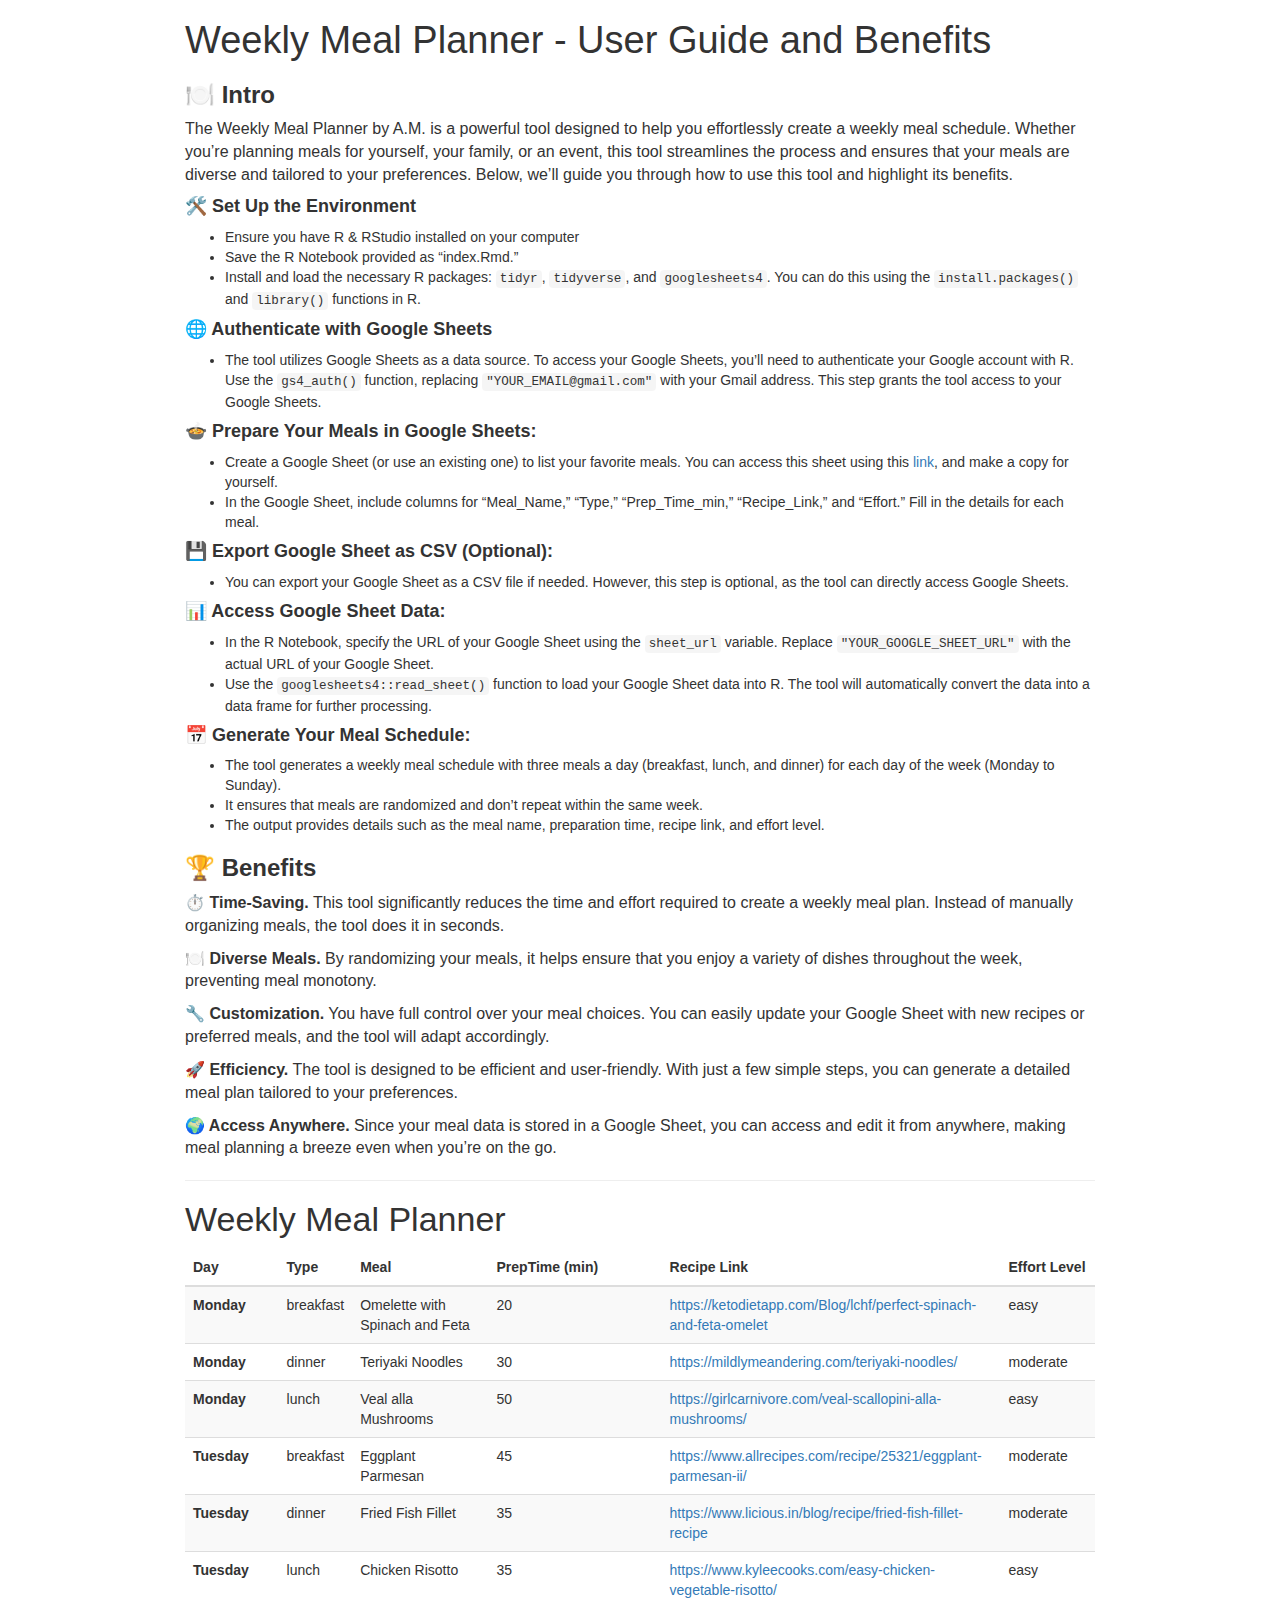
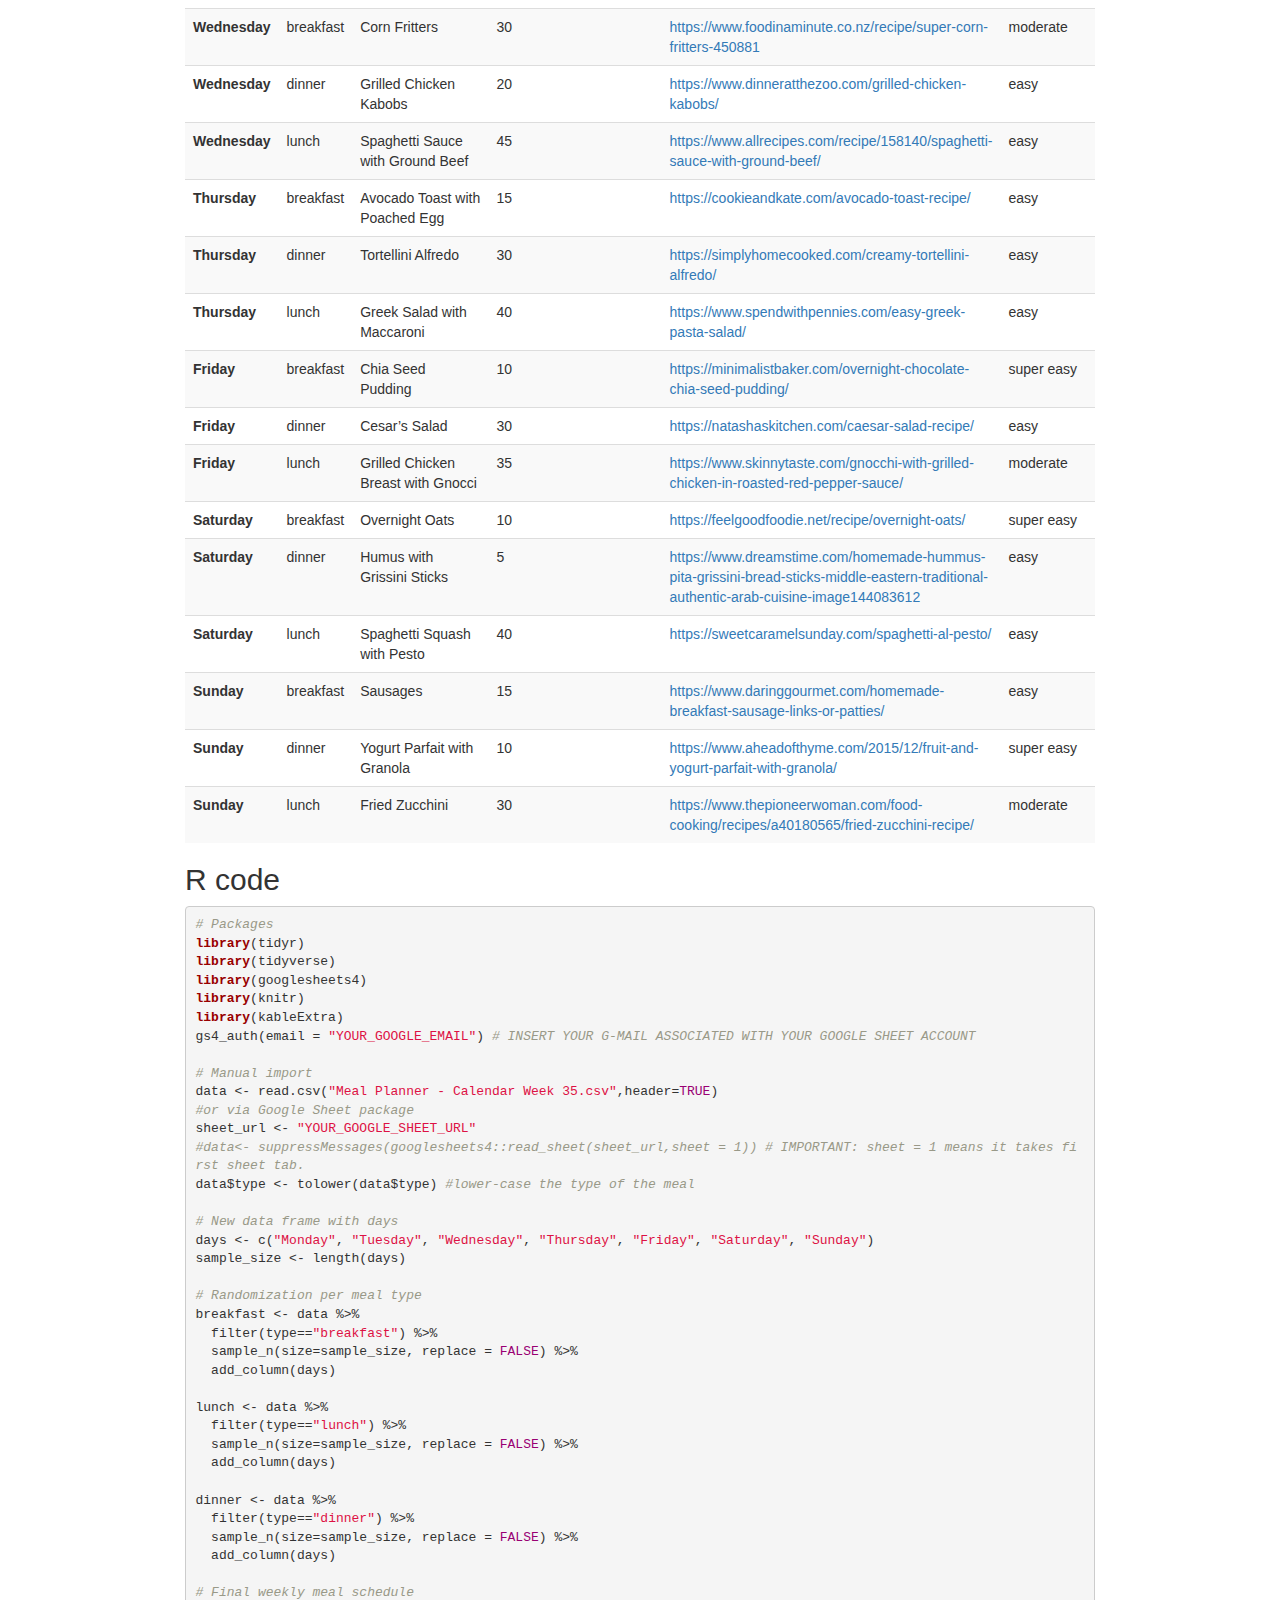
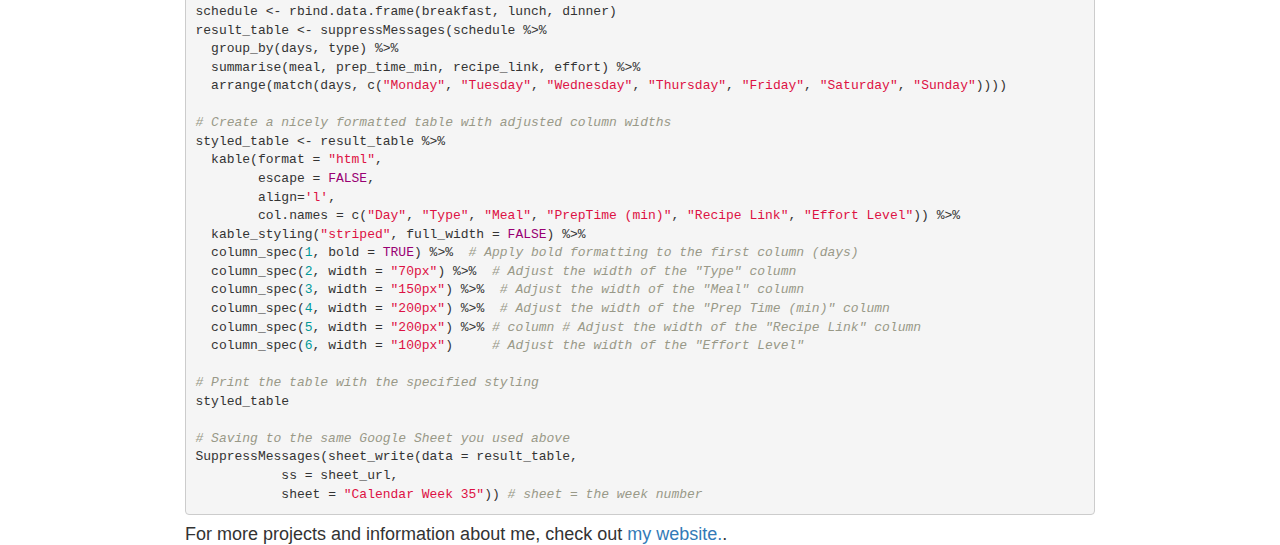
==== index.html @ d7eda2fd "Initial commit" ====
<!DOCTYPE html>

<html>

<head>

<meta charset="utf-8" />
<meta name="generator" content="pandoc" />
<meta http-equiv="X-UA-Compatible" content="IE=EDGE" />




<title>Weekly Meal Planner - User Guide and Benefits</title>

<script src="[data-uri]"></script>
<script src="[data-uri]"></script>
<meta name="viewport" content="width=device-width, initial-scale=1" />
<link href="data:text/css,html%7Bfont%2Dfamily%3Asans%2Dserif%3B%2Dwebkit%2Dtext%2Dsize%2Dadjust%3A100%25%3B%2Dms%2Dtext%2Dsize%2Dadjust%3A100%25%7Dbody%7Bmargin%3A0%7Darticle%2Caside%2Cdetails%2Cfigcaption%2Cfigure%2Cfooter%2Cheader%2Chgroup%2Cmain%2Cmenu%2Cnav%2Csection%2Csummary%7Bdisplay%3Ablock%7Daudio%2Ccanvas%2Cprogress%2Cvideo%7Bdisplay%3Ainline%2Dblock%3Bvertical%2Dalign%3Abaseline%7Daudio%3Anot%28%5Bcontrols%5D%29%7Bdisplay%3Anone%3Bheight%3A0%7D%5Bhidden%5D%2Ctemplate%7Bdisplay%3Anone%7Da%7Bbackground%2Dcolor%3Atransparent%7Da%3Aactive%2Ca%3Ahover%7Boutline%3A0%7Dabbr%5Btitle%5D%7Bborder%2Dbottom%3A1px%20dotted%7Db%2Cstrong%7Bfont%2Dweight%3A700%7Ddfn%7Bfont%2Dstyle%3Aitalic%7Dh1%7Bmargin%3A%2E67em%200%3Bfont%2Dsize%3A2em%7Dmark%7Bcolor%3A%23000%3Bbackground%3A%23ff0%7Dsmall%7Bfont%2Dsize%3A80%25%7Dsub%2Csup%7Bposition%3Arelative%3Bfont%2Dsize%3A75%25%3Bline%2Dheight%3A0%3Bvertical%2Dalign%3Abaseline%7Dsup%7Btop%3A%2D%2E5em%7Dsub%7Bbottom%3A%2D%2E25em%7Dimg%7Bborder%3A0%7Dsvg%3Anot%28%3Aroot%29%7Boverflow%3Ahidden%7Dfigure%7Bmargin%3A1em%2040px%7Dhr%7Bheight%3A0%3B%2Dwebkit%2Dbox%2Dsizing%3Acontent%2Dbox%3B%2Dmoz%2Dbox%2Dsizing%3Acontent%2Dbox%3Bbox%2Dsizing%3Acontent%2Dbox%7Dpre%7Boverflow%3Aauto%7Dcode%2Ckbd%2Cpre%2Csamp%7Bfont%2Dfamily%3Amonospace%2Cmonospace%3Bfont%2Dsize%3A1em%7Dbutton%2Cinput%2Coptgroup%2Cselect%2Ctextarea%7Bmargin%3A0%3Bfont%3Ainherit%3Bcolor%3Ainherit%7Dbutton%7Boverflow%3Avisible%7Dbutton%2Cselect%7Btext%2Dtransform%3Anone%7Dbutton%2Chtml%20input%5Btype%3Dbutton%5D%2Cinput%5Btype%3Dreset%5D%2Cinput%5Btype%3Dsubmit%5D%7B%2Dwebkit%2Dappearance%3Abutton%3Bcursor%3Apointer%7Dbutton%5Bdisabled%5D%2Chtml%20input%5Bdisabled%5D%7Bcursor%3Adefault%7Dbutton%3A%3A%2Dmoz%2Dfocus%2Dinner%2Cinput%3A%3A%2Dmoz%2Dfocus%2Dinner%7Bpadding%3A0%3Bborder%3A0%7Dinput%7Bline%2Dheight%3Anormal%7Dinput%5Btype%3Dcheckbox%5D%2Cinput%5Btype%3Dradio%5D%7B%2Dwebkit%2Dbox%2Dsizing%3Aborder%2Dbox%3B%2Dmoz%2Dbox%2Dsizing%3Aborder%2Dbox%3Bbox%2Dsizing%3Aborder%2Dbox%3Bpadding%3A0%7Dinput%5Btype%3Dnumber%5D%3A%3A%2Dwebkit%2Dinner%2Dspin%2Dbutton%2Cinput%5Btype%3Dnumber%5D%3A%3A%2Dwebkit%2Douter%2Dspin%2Dbutton%7Bheight%3Aauto%7Dinput%5Btype%3Dsearch%5D%7B%2Dwebkit%2Dbox%2Dsizing%3Acontent%2Dbox%3B%2Dmoz%2Dbox%2Dsizing%3Acontent%2Dbox%3Bbox%2Dsizing%3Acontent%2Dbox%3B%2Dwebkit%2Dappearance%3Atextfield%7Dinput%5Btype%3Dsearch%5D%3A%3A%2Dwebkit%2Dsearch%2Dcancel%2Dbutton%2Cinput%5Btype%3Dsearch%5D%3A%3A%2Dwebkit%2Dsearch%2Ddecoration%7B%2Dwebkit%2Dappearance%3Anone%7Dfieldset%7Bpadding%3A%2E35em%20%2E625em%20%2E75em%3Bmargin%3A0%202px%3Bborder%3A1px%20solid%20silver%7Dlegend%7Bpadding%3A0%3Bborder%3A0%7Dtextarea%7Boverflow%3Aauto%7Doptgroup%7Bfont%2Dweight%3A700%7Dtable%7Bborder%2Dspacing%3A0%3Bborder%2Dcollapse%3Acollapse%7Dtd%2Cth%7Bpadding%3A0%7D%40media%20print%7B%2A%2C%3Aafter%2C%3Abefore%7Bcolor%3A%23000%21important%3Btext%2Dshadow%3Anone%21important%3Bbackground%3A0%200%21important%3B%2Dwebkit%2Dbox%2Dshadow%3Anone%21important%3Bbox%2Dshadow%3Anone%21important%7Da%2Ca%3Avisited%7Btext%2Ddecoration%3Aunderline%7Da%5Bhref%5D%3Aafter%7Bcontent%3A%22%20%28%22%20attr%28href%29%20%22%29%22%7Dabbr%5Btitle%5D%3Aafter%7Bcontent%3A%22%20%28%22%20attr%28title%29%20%22%29%22%7Da%5Bhref%5E%3D%22javascript%3A%22%5D%3Aafter%2Ca%5Bhref%5E%3D%22%23%22%5D%3Aafter%7Bcontent%3A%22%22%7Dblockquote%2Cpre%7Bborder%3A1px%20solid%20%23999%3Bpage%2Dbreak%2Dinside%3Aavoid%7Dthead%7Bdisplay%3Atable%2Dheader%2Dgroup%7Dimg%2Ctr%7Bpage%2Dbreak%2Dinside%3Aavoid%7Dimg%7Bmax%2Dwidth%3A100%25%21important%7Dh2%2Ch3%2Cp%7Borphans%3A3%3Bwidows%3A3%7Dh2%2Ch3%7Bpage%2Dbreak%2Dafter%3Aavoid%7D%2Enavbar%7Bdisplay%3Anone%7D%2Ebtn%3E%2Ecaret%2C%2Edropup%3E%2Ebtn%3E%2Ecaret%7Bborder%2Dtop%2Dcolor%3A%23000%21important%7D%2Elabel%7Bborder%3A1px%20solid%20%23000%7D%2Etable%7Bborder%2Dcollapse%3Acollapse%21important%7D%2Etable%20td%2C%2Etable%20th%7Bbackground%2Dcolor%3A%23fff%21important%7D%2Etable%2Dbordered%20td%2C%2Etable%2Dbordered%20th%7Bborder%3A1px%20solid%20%23ddd%21important%7D%7D%40font%2Dface%7Bfont%2Dfamily%3A%27Glyphicons%20Halflings%27%3Bsrc%3Aurl%28data%3Aapplication%2Fvnd%2Ems%2Dfontobject%3Bbase64%2Cn04AAEFNAAACAAIABAAAAAAABQAAAAAAAAABAJABAAAEAExQAAAAAAAAAAIAAAAAAAAAAAEAAAAAAAAAJxJ%[base64]%2FSEdmjKHUbyow8ATBE40IvWA3vTu8LiABDQ%2BpexwUMcm1SMnNryctQSiI1K5ZnbOlXKmnVV5YvRe6RnNMFNCOs1KNVpn6yZhCJkRtVRNzEufeIq7HgSrcx4S8h%2Fv4vnrrKc6oCNxmSk2uKlZQHBii6iKFoH0746ThvkO1kJHlxjrkxs%2BLWORaDQBEtiYJIR5IB9Bi1UyL4Rmr0BNigNkMzlKQmnofBHviqVzUxwdMb3NdCn69hy%2BpRYVKGVS%2F1tnsqv4LL7wCCPZZAZPT4aCShHjHJVNuXbmMrY5LeQaGnvAkXlVrJgKRAUdFjrWEah9XebPeQMj7KS7DIBAFt8ycgC5PLGUOHSE3ErGZCiViNLL5ZARfywnCoZaKQCu6NuFX42AEeKtKUGnr%2FCm2Cy8tpFhBPMW5Fxi4Qm4TkDWh4IWFDClhU2hRWosUWqcKLlgyXB%2BlSHaWaHiWlBAR8SeSgSPCQxdVQgzUixWKSTrIQEbU94viDctkvX%2BVSjJuUmV8L4CXShI11esnp0pjWNZIyxKHS4wVQ2ime1P4RnhvGw0aDN1OLAXGERsB7buFpFGGBAre4QEQR0HOIO5oYH305G%2BKspT%2FFupEGGafCCwxSe6ZUa%2B073rXHnNdVXE6eWvibUS27XtRzkH838mYLMBmYysZTM0EM3A1fbpCBYFccN1B%2FEnCYu%2FTgCGmr7bMh8GfYL%2BBfcLvB0gRagC09w9elfldaIy%2FhNCBLRgBgtCC7jAF63wLSMAfbfAlEggYU0bUA7ACCJmTDpEmJtI78w4%2FBO7dN7JR7J7ZvbYaUbaILSQsRBiF3HGk5fEg6p9unwLvn98r%2BvnsV%2B372uf1xBLq4qU%2F45fTuqaAP%2BpssmCCCTF0mhEow8ZXZOS8D7Q85JsxZ%2BAzok7B7O%2Ff6J8AzYBySZQB%2FQHYUSA%2BEeQhEWiS6AIQzgcsDiER4MjgMBAWDV4AgQ3g1eBgIdweCQmCjJEMkJ%2BPKRWyFHHmg1Wi%2F6xzUgA0LREoKJChwnQa9B%2B5RQZRB3IlBlkAnxyQNaANwHMowzlYSMCBgnbpzvqpl0iTJNCQidDI9ZrSYNIRBhHtUa5YHMHxyGEik9hDE0AKj72AbTCaxtHPUaKZdAZSnQTyjGqGLsmBStCejApUhg4uBMU6mATujEl%2BKdDPbI6Ag4vLr%2BhjY6lbjBeoLKnZl0UZgRX8gTySOeynZVz1wOq7e1hFGYIq%2BMhrGxDLak0PrwYzSXtcuyhXEhwOYofiW%2BEcI%2Fjw8P6IY6ed%2BetAbuqKp5QIapT77LnAe505lMuqL79a0ut4rWexzFttsOsLDy7zvtQzcq3U1qabe7tB0wHWVXji%2BzDbo8x8HyIRUbXnwUcklFv51fvTymiV%2BMXLSmGH9d9%2BaXpD5X6lao41anWGig7IwIdnoBY2ht%2FpO9mClLo4NdXHAsefqWUKlXJkbqPOFhMoR4aiA1BXqhRNbB2Xwi%2B7u%2FjpAoOpKJ0UX24EsrzMfHXViakCNcKjBxuQX8BO0ZqjJ3xXzf%2B61t2VXOSgJ8xu65QKgtN6FibPmPYsXbJRHHqbgATcSZxBqGiDiU4NNNsYBsKD0MIP%2FOfKnlk%2FLkaid%[base64]%2FgFtuW0wR4cgd%2BZKesSV7QkNE2kw6AV4hoIuC02LGmTomyf8PiO6CZzOTLTPQ%2BHW06H%2Btx%2BbQ8LmDYg1pTFrp2oJXgkZTyeRJZM0C8aE2LpFrNVDuhARsN543%2FFV6klQ6Tv1OoZGXLv0igKrl%2FCmJxRmX7JJbJ998VSIPQRyDBICzl4JJlYHbdql30NvYcOuZ7a10uWRrgoieOdgIm4rlq6vNOQBuqESLbXG5lzdJGHw2m0sDYmODXbYGTfSTGRKpssTO95fothJCjUGQgEL4yKoGAF%2F0SrpUDNn8CBgBcSDQByAeNkCXp4S4Ro2Xh4OeaGRgR66PVOsU8bc6TR5%[base64]%2F1SgRCJ1dk4UdBT7OoyuNgLs0oCd8RnrEIb6QdMxT2QjD4zMrJkfgx5aDMcA4orsTtKCqWb%2FVeyceqa5OGSmB28YwH4rFbkQaLoUN8OQQYnD3w2eXpI4ScQfbCUZiJ4yMOIKLyyTc7BQ4uXUw6Ee6%2FxM%2B4Y67ngNBknxIPwuppgIhFcwJyr6EIj%2BLzNj%2FmfR2vhhRlx0BILZoAYruF0caWQ7YxO66UmeguDREAFHYuC7HJviRgVO6ruJH59h%2FC%2FPkgSle8xNzZJULLWq9JMDTE2fjGE146a1Us6PZDGYle6ldWRqn%2FpdpgHKNGrGIdkRK%2BKPETT9nKT6kLyDI8xd9A1FgWmXWRAIHwZ37WyZHOVyCadJEmMVz0MadMjDrPho%2BEIochkVC2xgGiwwsQ6DMv2P7UXqT4x7CdcYGId2BJQQa85EQKmCmwcRejQ9Bm4oATENFPkxPXILHpMPUyWTI5rjNOsIlmEeMbcOCEqInpXACYQ9DDxmFo9vcmsDblcMtg4tqBerNngkIKaFJmrQAPnq1dEzsMXcwjcHdfdCibcAxxA%2Bq%2Fj9m3LM%2FO7WJka4tSidVCjsvo2lQ%2F2ewyoYyXwAYyr2PlRoR5MpgVmSUIrM3PQxXPbgjBOaDQFIyFMJvx3Pc5RSYj12ySVF9fwFPQu2e2KWVoL9q3Ayv3IzpGHUdvdPdrNUdicjsTQ2ISy7QU3DrEytIjvbzJnAkmANXjAFERA0MUoPF3%2F5KFmW14bBNOhwircYgMqoDpUMcDtCmBE82QM2YtdjVLB4kBuKho%2FbcwQdeboqfQartuU3CsCf%2BcXkgYAqp%2F0Ee3RorAZt0AvvOCSI4JICIlGlsV0bsSid%2FNIEALAAzb6HAgyWHBps6xAOwkJIGcB82CxRQq4sJf3FzA70A%2BTRqcqjEMETCoez3mkPcpnoALs0ugJY8kQwrC%[base64]%2FWDHA60cYFaI%2FPjpzquUqdaYGcIq%2BmLez3WLFFCtNBN2QJcrlcoELgiPku5R5dSlJFaCEqEZle1AQzAKC%2B1SotMcBNyQUFuRHRF6OlimSBgjZeTBCwLyc6A%2BP%2FoFRchXTz5ADknYJHxzrJ5pGuIKRQISU6WyKTBBjD8WozmVYWIsto1AS5rxzKlvJu4E%2FvwOiKxRtCWsDM%2BeTHUrmwrCK5BIfMzGkD%2B0Fk5LzBs0jMYXktNDblB06LMNJ09U8pzSLmo14MS0OMjcdrZ31pyQqxJJpRImlSvfYAK8inkYU52QY2FPEVsjoWewpwhRp5yAuNpkqhdb7ku9Seefl2D0B8SMTFD90xi4CSOwwZy9IKkpMtI3FmFUg3%2FkFutpQGNc3pCR7gvC4sgwbupDu3DyEN%2BW6YGLNM21jpB49irxy9BSlHrVDlnihGKHwPrbVFtc%2Bh1rVQKZduxIyojccZIIcOCmhEnC7UkY68WXKQgLi2JCDQkQWJRQuk60hZp0D3rtCTINSeY9Ej2kIKYfGxwOs4j9qMM7fYZiipzgcf7TamnehqdhsiMiCawXnz4xAbyCkLAx5EGbo3Ax1u3dUIKnTxIaxwQTHehPl3V491H0%2BbC5zgpGz7Io%2BmjdhKlPJ01EeMpM7UsRJMi1nGjmJg35i6bQBAAxjO%2FENJubU2mg3ONySEoWklCwdABETcs7ck3jgiuU9pcKKpbgn%2B3YlzV1FzIkB6pmEDOSSyDfPPlQskznctFji0kpgZjW5RZe6x9kYT4KJcXg0bNiCyif%2BpZACCyRMmYsfiKmN9tSO65F0R2OO6ytlEhY5Sj6uRKfFxw0ijJaAx%2Fk3QgnAFSq27%2F2i4GEBA%2BUvTJKK%2F9eISNvG46Em5RZfjTYLdeD8kdXHyrwId%2FDQZUaMCY4gGbke2C8vfjgV%2FY9kkRQOJIn%2FxM9INZSpiBnqX0Q9GlQPpPKAyO5y%2BW5NMPSRdBCUlmuxl40ZfMCnf2Cp044uI9WLFtCi4YVxKjuRCOBWIb4XbIsGdbo4qtMQnNOQz4XDSui7W%2FN6l54qOynCqD3DpWQ%2BmpD7C40D8BZEWGJX3tlAaZBMj1yjvDYKwCJBa201u6nBKE5UE%2B7QSEhCwrXfbRZylAaAkplhBWX50dumrElePyNMRYUrC99UmcSSNgImhFhDI4BXjMtiqkgizUGCrZ8iwFxU6fQ8GEHCFdLewwxYWxgScAYMdMLmcZR6b7rZl95eQVDGVoUKcRMM1ixXQtXNkBETZkVVPg8LoSrdetHzkuM7DjZRHP02tCxA1fmkXKF3VzfN1pc1cv%2F8lbTIkkYpqKM9VOhp65ktYk%2BQ46myFWBapDfyWUCnsnI00QTBQmuFjMZTcd0V2NQ768Fhpby04k2IzNR1wKabuGJqYWwSly6ocMFGTeeI%2BejsWDYgEvr66QgqdcIbFYDNgsm0x9UHY6SCd5%2B7tpsLpKdvhahIDyYmEJQCqMqtCF6UlrE5GXRmbu%[base64]%2FiOmsLtHSWNUWEGk9hScMPShasUA1AcHOtRZlqMeQ0OzYS9vQvYUjOLrzP07BUAFikcJNMi7gIxEw4pL1G54TcmmmoAQ5s7TGWErJZ2Io4yQ0ljRYhL8H5e62oDtLF8aDpnIvZ5R3GWJyAugdiiJW9hQAVTsnCBHhwu7rkBlBX6r3b7ejEY0k5GGeyKv66v%2B6dg7mcJTrWHbtMywbedYqCQ0FPwoytmSWsL8WTtChZCKKzEF7vP6De4x2BJkkniMgSdWhbeBSLtJZR9CTHetK1xb34AYIJ37OegYIoPVbXgJ%2FqDQK%2BbfCtxQRVKQu77WzOoM6SGL7MaZwCGJVk46aImai9fmam%2BWpHG%2B0BtQPWUgZ7RIAlPq6lkECUhZQ2gqWkMYKcYMYaIc4gYCDFHYa2d1nzp3%2BJ1eCBay8IYZ0wQRKGAqvCuZ%2FUgbQPyllosq%2BXtfKIZOzmeJqRazpmmoP%2F76YfkjzV2NlXTDSBYB04SVlNQsFTbGPk1t%2FI4Jktu0XSgifO2ozFOiwd%2F0SssJDn0dn4xqk4GDTTKX73%2FwQyBLdqgJ%2BWx6AQaba3BA9CKEzjtQYIfAsiYamapq80LAamYjinlKXUkxdpIDk0puXUEYzSalfRibAeDAKpNiqQ0FTwoxuGYzRnisyTotdVTclis1LHRQCy%2FqqL8oUaQzWRxilq5Mi0IJGtMY02cGLD69vGjkj3p6pGePKI8bkBv5evq8SjjyU04vJR2cQXQwSJyoinDsUJHCQ50jrFTT7yRdbdYQMB3MYCb6uBzJ9ewhXYPAIZSXfeEQBZZ3GPN3Nbhh%2FwkvAJLXnQMdi5NYYZ5GHE400GS5rXkOZSQsdZgIbzRnF9ueLnsfQ47wHAsirITnTlkCcuWWIUhJSbpM3wWhXNHvt2xUsKKMpdBSbJnBMcihkoDqAd1Zml%2FR4yrzow1Q2A5G%2Bkzo%2FRhRxQS2lCSDRV8LlYLBOOoo1bF4jwJAwKMK1tWLHlu9i0j4Ig8qVm6wE1DxXwAwQwsaBWUg2pOOol2dHxyt6npwJEdLDDVYyRc2D0HbcbLUJQj8gPevQBUBOUHXPrsAPBERICpnYESeu2OHotpXQxRGlCCtLdIsu23MhZVEoJg8Qumj%2FUMMc34IBqTKLDTp76WzL%2FdMjCxK7MjhiGjeYAC%2Fkj%2FjY%2FRde7hpSM1xChrog6yZ7OWTuD56xBJnGFE%2BpT2ElSyCnJcwVzCjkqeNLfMEJqKW0G7OFIp0G%2B9mh50I9o8k1tpCY0xYqFNIALgIfc2me4n1bmJnRZ89oepgLPT0NTMLNZsvSCZAc3TXaNB07vail36%2FdBySis4m9%2FDR8izaLJW6bWCkVgm5T%2Bius3ZXq4xI%2BGnbveLbdRwF2mNtsrE0JjYc1AXknCOrLSu7Te%2Fr4dPYMCl5qtiHNTn%2BTPbh1jCBHH%2BdMJNhwNgs3nT%2BOhQoQ0vYif56BMG6WowAcHR3DjQolxLzyVekHj00PBAaW7IIAF1EF%2BuRIWyXjQMAs2chdpaKPNaB%2BkSezYt0%2BCA04sOg5vx8Fr7Ofa9sUv87h7SLAUFSzbetCCZ9pmyLt6l6%2FTzoA1%2FZBG9bIUVHLAbi%2FkdBFgYGyGwRQGBpkqCEg2ah9UD6EedEcEL3j4y0BQQCiExEnocA3SZboh%2Bepgd3YsOkHskZwPuQ5OoyA0fTA5AXrHcUOQF%2BzkJHIA7PwCDk1gGVmGUZSSoPhNf%2BTklauz98QofOlCIQ%2FtCD4dosHYPqtPCXB3agggQQIqQJsSkB%2Bqn0rkQ1toJjON%2FOtCIB9RYv3PqRA4C4U68ZMlZn6BdgEvi2ziU%2BTQ6NIw3ej%2BAtDwMGEZk7e2IjxUWKdAxyaw9OCwSmeADTPPleyk6UhGDNXQb%2B%2BW6Uk4q6F7%2Frg6WVTo82IoCxSIsFDrav4EPHphD3u4hR53WKVvYZUwNCCeM4PMBWzK%2BEfIthZOkuAwPo5C5jgoZgn6dUdvx5rIDmd58cXXdKNfw3l%2BwM2UjgrDJeQHhbD7HW2QDoZMCujgIUkk5Fg8VCsdyjOtnGRx8wgKRPZN5dR0zPUyfGZFVihbFRniXZFOZGKPnEQzU3AnD1KfR6weHW2XS6KbPJxUkOTZsAB9vTVp3Le1F8q5l%2BDMcLiIq78jxAImD2pGFw0VHfRatScGlK6SMu8leTmhUSMy8Uhdd6xBiH3Gdman4tjQGLboJfqz6fL2WKHTmrfsKZRYX6BTDjDldKMosaSTLdQS7oDisJNqAUhw1PfTlnacCO8vl8706Km1FROgLDmudzxg%2BEWTiArtHgLsRrAXYWdB0NmToNCJdKm0KWycZQqb%2BMw76Qy29iQ5up%2FX7oyw8QZ75kP5F6iJAJz6KCmqxz8fEa%2FxnsMYcIO%2FvEkGRuMckhr4rIeLrKaXnmIzlNLxbFspOphkcnJdnz%2FChp%2FVlpj2P7jJQmQRwGnltkTV5dbF9fE3%2FfxoSqTROgq9wFUlbuYzYcasE0ouzBo%2BdDCDzxKAfhbAZYxQiHrLzV2iVexnDX%2FQnT1fsT%2Fxuhu1ui5qIytgbGmRoQkeQooO8eJNNZsf0iALur8QxZFH0nCMnjerYQqG1pIfjyVZWxhVRznmmfLG00BcBWJE6hzQWRyFknuJnXuk8A5FRDCulwrWASSNoBtR%2BCtGdkPwYN2o7DOw%2FVGlCZPusRBFXODQdUM5zeHDIVuAJBLqbO%2Ff9Qua%2BpDqEPk230Sob9lEZ8BHiCorjVghuI0lI4JDgHGRDD%2FprQ84B1pVGkIpVUAHCG%2Biz3Bn3qm2AVrYcYWhock4jso5%2BJ7HfHVj4WMIQdGctq3psBCVVzupQOEioBGA2Bk%2BUILT7%2BVoX5mdxxA5fS42gISQVi%2FHTzrgMxu0fY6hE1ocUwwbsbWcezrY2n6S8%2F6cxXkOH4prpmPuFoikTzY7T85C4T2XYlbxLglSv2uLCgFv8Quk%2FwdesUdWPeHYIH0R729JIisN9Apdd4eB10aqwXrPt%2BSu9mA8k8n1sjMwnfsfF2j3jMUzXepSHmZ%2FBfqXvzgUNQQWOXO8YEuFBh4QTYCkOAPxywpYu1VxiDyJmKVcmJPGWk%2Fgc3Pov02StyYDahwmzw3E1gYC9wkupyWfDqDSUMpCTH5e5N8B%2F%2FlHiMuIkTNw4USHrJU67bjXGqNav6PBuQSoqTxc8avHoGmvqNtXzIaoyMIQIiiUHIM64cXieouplhNYln7qgc4wBVAYR104kO%2BCvKqsg4yIUlFNThVUAKZxZt1XA34h3TCUUiXVkZ0w8Hh2R0Z5L0b4LZvPd%2Fp1gi%2F07h8qfwHrByuSxglc9cI4QIg2oqvC%2Fqm0i7tjPLTgDhoWTAKDO2ONW5oe%2B%2FeKB9vZB8K6C25yCZ9RFVMnb6NRdRjyVK57CHHSkJBfnM2%2Fj4ODUwRkqrtBBCrDsDpt8jhZdXoy%2F1BCqw3sSGhgGGy0a5Jw6BP%2FTExoCmNFYjZl248A0osgPyGEmRA%2BfAsqPVaNAfytu0vuQJ7rk3J4kTDTR2AlCHJ5cls26opZM4w3jMULh2YXKpcqGBtuleAlOZnaZGbD6DHzMd6i2oFeJ8z9XYmalg1Szd%2FocZDc1C7Y6vcALJz2lYnTXiWEr2wawtoR4g3jvWUU2Ngjd1cewtFzEvM1NiHZPeLlIXFbBPawxNgMwwAlyNSuGF3zizVeOoC9bag1qRAQKQE%2FEZBWC2J8mnXAN2aTBboZ7HewnObE8CwROudZHmUM5oZ%2FUgd%2FJZQK8lvAm43uDRAbyW8gZ%2BZGq0EVerVGUKUSm%2FIdn8AQHdR4m7bue88WBwft9mSCeMOt1ncBwziOmJYI2ZR7ewNMPiCugmSsE4EyQ%2BQATJG6qORMGd4snEzc6B4shPIo4G1T7PgSm8PY5eUkPdF8JZ0VBtadbHXoJgnEhZQaODPj2gpODKJY5Yp4DOsLBFxWbvXN755KWylJm%2BoOd4zEL9Hpubuy2gyyfxh8oEfFutnYWdfB8PdESLWYvSqbElP9qo3u6KTmkhoacDauMNNjj0oy40DFV7Ql0aZj77xfGl7TJNHnIwgqOkenruYYNo6h724%2BzUQ7%2BvkCpZB%2BpGA562hYQiDxHVWOq0oDQl%2FQsoiY%2BcuI7iWq%2FZIBtHcXJ7kks%2Bh2fCNUPA82BzjnqktNts%2BRLdk1VSu%2BtqEn7QZCCsvEqk6FkfiOYkrsw092J8jsfIuEKypNjLxrKA9kiA19mxBD2suxQKCzwXGws7kEJvlhUiV9tArLIdZW0IORcxEzdzKmjtFhsjKy%2F44XYXdI5noQoRcvjZ1RMPACRqYg2V1%2BOwOepcOknRLLFdYgTkT5UApt%2FJhLM3jeFYprZV%2BZow2g8fP%2BU68hkKFWJj2yBbKqsrp25xkZX1DAjUw52IMYWaOhab8Kp05VrdNftqwRrymWF4OQSjbdfzmRZirK8FMJELEgER2PHjEAN9pGfLhCUiTJFbd5LBkOBMaxLr%2FA1SY9dXFz4RjzoU9ExfJCmx%2FI9FKEGT3n2cmzl2X42L3Jh%2BAbQq6sA%2BSs1kitoa4TAYgKHaoybHUDJ51oETdeI%2F9ThSmjWGkyLi5QAGWhL0BG1UsTyRGRJOldKBrYJeB8ljLJHfATWTEQBXBDnQexOHTB%2BUn44zExFE4vLytcu5NwpWrUxO%2F0ZICUGM7hGABXym0V6ZvDST0E370St9MIWQOTWngeoQHUTdCJUP04spMBMS8LSker9cReVQkULFDIZDFPrhTzBl6sed9wcZQTbL%2BBDqMyaN3RJPh%2Fanbx%2BIv%2BqgQdAa3M9Z5JmvYlh4qop%2BHo1F1W5gbOE9YKLgAnWytXElU4G8GtW47lhgFE6gaSs%2Bgs37sFvi0PPVvA5dnCBgILTwoKd%2F%2BDoL9F6inlM7H4rOTzD79KJgKlZO%2FZgt22UsKhrAaXU5ZcLrAglTVKJEmNJvORGN1vqrcfSMizfpsgbIe9zno%2BgBoKVXgIL%2FVI8dB1O5o%2FR3Suez%2FgD7M781ShjKpIIORM%2FnxG%2BjjhhgPwsn2IoXsPGPqYHXA63zJ07M2GPEykQwJBYLK808qYxuIew4frk52nhCsnCYmXiR6CuapvE1IwRB4%2FQftDbEn%2BAucIr1oxrLabRj9q4ae0%2BfXkHnteAJwXRbVkR0mctVSwEbqhJiMSZUp9DNbEDMmjX22m3ABpkrPQQTP3S1sib5pD2VRKRd%2BeNAjLYyT0hGrdjWJZy24OYXRoWQAIhGBZRxuBFMjjZQhpgrWo8SiFYbojcHO8V5DyscJpLTHyx9Fimassyo5U6WNtquUMYgccaHY5amgR3PQzq3ToNM5ABnoB9kuxsebqmYZm0R9qxJbFXCQ1UPyFIbxoUraTJFDpCk0Wk9GaYJKz%2F6oHwEP0Q14lMtlddQsOAU9zlYdMVHiT7RQP3XCmWYDcHCGbVRHGnHuwzScA0BaSBOGkz3lM8CArjrBsyEoV6Ys4qgDK3ykQQPZ3hCRGNXQTNNXbEb6tDiTDLKOyMzRhCFT%2BmAUmiYbV3YQVqFVp9dorv%2BTsLeCykS2b5yyu8AV7IS9cxcL8z4Kfwp%2BxJyYLv1OsxQCZwTB4a8BZ%2F5EdxTBJthApqyfd9u3ifr%2FWILTqq5VqgwMT9SOxbSGWLQJUUWCVi4k9tho9nEsbUh7U6NUsLmkYFXOhZ0kmamaJLRNJzSj%2Fqn4Mso6zb6iLLBXoaZ6AqeWCjHQm2lztnejYYM2eubnpBdKVLORZhudH3JF1waBJKA9%2BW8EhMj3Kzf0L4vi4k6RoHh3Z5YgmSZmk6ns4fjScjAoL8GoOECgqgYEBYUGFVO4FUv4%2FYtowhEmTs0vrvlD%2FCrisnoBNDAcUi%2FteY7OctFlmARQzjOItrrlKuPO6E2Ox93L4O%2F4DcgV%2FdZ7qR3VBwVQxP1GCieA4RIpweYJ5FoYrHxqRBdJjnqbsikA2Ictbb8vE1GYIo9dacK0REgDX4smy6GAkxlH1yCGGsk%2BtgiDhNKuKu3yNrMdxafmKTF632F8Vx4BNK57GvlFisrkjN9WDAtjsWA0ENT2e2nETUb%2Fn7qwhvGnrHuf5bX6Vh%2Fn3xffU3PeHdR%2BFA92i6ufT3AlyAREoNDh6chiMWTvjKjHDeRhOa9YkOQRq1vQXEMppAQVwHCuIcV2g5rBn6GmZZpTR7vnSD6ZmhdSl176gqKTXu5E%2BYbfL0adwNtHP7dT7t7b46DVZIkzaRJOM%2BS6KcrzYVg%2BT3wSRFRQashjfU18NutrKa%2F7PXbtuJvpIjbgPeqd%2BpjmRw6YKpnANFSQcpzTZgpSNJ6J7uiagAbir%2F8tNXJ%2FOsOnRh6iuIexxrmkIneAgz8QoLmiaJ8sLQrELVK2yn3wOHp57BAZJhDZjTBzyoRAuuZ4eoxHruY1pSb7qq79cIeAdOwin4GdgMeIMHeG%2BFZWYaiUQQyC5b50zKjYw97dFjAeY2I4Bnl105Iku1y0lMA1ZHolLx19uZnRdILcXKlZGQx%2FGdEqSsMRU1BIrFqRcV1qQOOHyxOLXEGcbRtAEsuAC2V4K3p5mFJ22IDWaEkk9ttf5Izb2LkD1MnrSwztXmmD%2FQi%2FEmVEFBfiKGmftsPwVaIoZanlKndMZsIBOskFYpDOq3QUs9aSbAAtL5Dbokus2G4%2FasthNMK5UQKCOhU97oaOYNGsTah%2BjfCKsZnTRn5TbhFX8ghg8CBYt%2FBjeYYYUrtUZ5jVij%2Fop7V5SsbA4mYTOwZ46hqdpbB6Qvq3AS2HHNkC15pTDIcDNGsMPXaBidXYPHc6PJAkRh29Vx8KcgX46LoUQBhRM%2B3SW6Opll%2FwgxxsPgKJKzr5QCmwkUxNbeg6Wj34SUnEzOemSuvS2OetRCO8Tyy%2BQbSKVJcqkia%2BGvDefFwMOmgnD7h81TUtMn%2BmRpyJJ349HhAnoWFTejhpYTL9G8N2nVg1qkXBeoS9Nw2fB27t7trm7d%2FQK7Cr4uoCeOQ7%2F8JfKT77KiDzLImESHw%2F0wf73QeHu74hxv7uihi4fTX%2BXEwAyQG3264dwv17aJ5N335Vt9sdrAXhPOAv8JFvzqyYXwfx8WYJaef1gMl98JRFyl5Mv5Uo%2FoVH5ww5OzLFsiTPDns7fS6EURSSWd%2F92BxMYQ8sBaH%2Bj%2BwthQPdVgDGpTfi%2BJQIWMD8xKqULliRH01rTeyF8x8q%2FGBEEEBrAJMPf25UQwi0b8tmqRXY7kIvNkzrkvRWLnxoGYEJsz8u4oOyMp8cHyaybb1HdMCaLApUE%2B%2F7xLIZGP6H9xuSEXp1zLIdjk5nBaMuV%2FyTDRRP8Y2ww5RO6d2D94o%2B6ucWIqUAvgHIHXhZsmDhjVLczmZ3ca0Cb3PpKwt2UtHVQ0BgFJsqqTsnzZPlKahRUkEu4qmkJt%2Bkqdae76ViWe3STan69yaF9%2BfESD2lcQshLHWVu4ovItXxO69bqC5p1nZLvI8NdQB9s9UNaJGlQ5mG947ipdDA0eTIw%2FA1zEdjWquIsQXXGIVEH0thC5M%2BW9pZe7IhAVnPJkYCCXN5a32HjN6nsvokEqRS44tGIs7s2LVTvcrHAF%2BRVmI8L4HUYk4x%2B67AxSMJKqCg8zrGOgvK9kNMdDrNiUtSWuHFpC8%2Fp5qIQrEo%2FH%2B1l%2F0cAwQ2nKmpWxKcMIuHY44Y6DlkpO48tRuUGBWT0FyHwSKO72Ud%2BtJUfdaZ4CWNijzZtlRa8%2BCkmO%2FEwHYfPZFU%2FhzjFWH7vnzHRMo%2BaF9u8qHSAiEkA2HjoNQPEwHsDKOt6hOoK3Ce%2F%2B%2F9boMWDa44I6FrQhdgS7OnNaSzwxWKZMcyHi6LN4WC6sSj0qm2PSOGBTvDs%2FGWJS6SwEN%2FULwpb4LQo9fYjUfSXRwZkynUazlSpvX9e%2BG2zor8l%2BYaMxSEomDdLHGcD6YVQPegTaA74H8%2BV4WvJkFUrjMLGLlvSZQWvi8%2FQA7yzQ8GPno%2F%2F5SJHRP%2FOqKObPCo81s%2F%2B6WgLqykYpGAgQZhVDEBPXWgU%2FWzFZjKUhSFInufPRiMAUULC6T11yL45ZrRoB4DzOyJShKXaAJIBS9wzLYIoCEcJKQW8GVCx4fihqJ6mshBUXSw3wWVj3grrHQlGNGhIDNNzsxQ3M%2BGWn6ASobIWC%2BLbYOC6UpahVO13Zs2zOzZC8z7FmA05JhUGyBsF4tsG0drcggIFzgg%2Fkpf3%2BCnAXKiMgIE8Jk%2FMhpkc8DUJEUzDSnWlQFme3d0sHZDrg7LavtsEX3cHwjCYA17pMTfx8Ajw9hHscN67hyo%2BRJQ4458RmPywXykkVcW688oVUrQhahpPRvTWPnuI0B%2BSkQu7dCyvLRyFYlC1LG1gRCIvn3rwQeINzZQC2KXq31FaR9UmVV2QeGVqBHjmE%2BVMd3b1fhCynD0pQNhCG6%2FWCDbKPyE7NRQzL3BzQAJ0g09aUzcQA6mUp9iZFK6Sbp%2FYbHjo%2B%2B7%2FWj8S4YNa%2BZdqAw1hDrKWFXv9%2BzaXpf8ZTDSbiqsxnwN%2FCzK5tPkOr4tRh2kY3Bn9JtalbIOI4b3F7F1vPQMfoDcdxMS8CW9m%2FNCW%2FHILTUVWQIPiD0j1A6bo8vsv6P1hCESl2abrSJWDrq5sSzUpwoxaCU9FtJyYH4QFMxDBpkkBR6kn0LMPO%2B5EJ7Z6bCiRoPedRZ%2FP0SSdii7ZnPAtVwwHUidcdyspwncz5uq6vvm4IEDbJVLUFCn%2FLvIHfooUBTkFO130FC7CmmcrKdgDJcid9mvVzsDSibOoXtIf9k6ABle3PmIxejodc4aob0QKS432srrCMndbfD454q52V01G4q913mC5HOsTzWF4h2No1av1VbcUgWAqyoZl%2B11PoFYnNv2HwAODeNRkHj%2B8SF1fcvVBu6MrehHAZK1Gm69ICcTKizykHgGFx7QdowTVAsYEF2tVc0Z6wLryz2FI1sc5By2znJAAmINndoJiB4sfPdPrTC8RnkW7KRCwxC6YvXg5ahMlQuMpoCSXjOlBy0Kij%2BbsCYPbGp8BdCBiLmLSAkEQRaieWo1SYvZIKJGj9Ur%2FeWHjiB7SOVdqMAVmpBvfRiebsFjger7DC%2B8kRFGtNrTrnnGD2GAJb8rQCWkUPYHhwXsjNBSkE6lGWUj5QNhK0DMNM2l%2BkXRZ0KLZaGsFSIdQz%2FHXDxf3%2FTE30%2BDgBKWGWdxElyLccJfEpjsnszECNoDGZpdwdRgCixeg9L4EPhH%2BRptvRMVRaahu4cySjS3P5wxAUCPkmn%2BrhyASpmiTaiDeggaIxYBmtLZDDhiWIJaBgzfCsAGUF1Q1SFZYyXDt9skCaxJsxK2Ms65dmdp5WAZyxik%2FzbrTQk5KmgxCg%2Ff45L0jywebOWUYFJQAJia7XzCV0x89rpp%2Ff3AVWhSPyTanqmik2SkD8A3Ml4NhIGLAjBXtPShwKYfi2eXtrDuKLk4QlSyTw1ftXgwqA2jUuopDl%2B5tfUWZNwBpEPXghzbBggYCw%2Fdhy0ntds2yeHCDKkF%2FYxQjNIL%2FF%2F37jLPHCKBO9ibwYCmuxImIo0ijV2Wbg3kSN2psoe8IsABv3RNFaF9uMyCtCYtqcD%2BqNOhwMlfARQUdJ2tUX%2BMNJqOwIciWalZsmEjt07tfa8ma4cji9sqz%2BQ9hWfmMoKEbIHPOQORbhQRHIsrTYlnVTNvcq1imqmmPDdVDkJgRcTgB8Sb6epCQVmFZe%2BjGDiNJQLWnfx%2BdrTKYjm0G8yH0ZAGMWzEJhUEQ4Maimgf%2Fbkvo8PLVBsZl152y5S8%2BHRDfZIMCbYZ1WDp4yrdchOJw8k6R%2B%2F2pHmydK4NIK2PHdFPHtoLmHxRDwLFb7eB%2BM4zNZcB9NrAgjVyzLM7xyYSY13ykWfIEEd2n5%2FiYp3ZdrCf7fL%2Ben%2BsIJu2W7E30MrAgZBD1rAAbZHPgeAMtKCg3NpSpYQUDWJu9bT3V7tOKv%2BNRiJc8JAKqqgCA%2FPNRBR7ChpiEulyQApMK1AyqcWnpSOmYh6yLiWkGJ2mklCSPIqN7UypWj3dGi5MvsHQ87MrB4VFgypJaFriaHivwcHIpmyi5LhNqtem4q0n8awM19Qk8BOS0EsqGscuuydYsIGsbT5GHnERUiMpKJl4ON7qjB4fEqlGN%2FhCky89232UQCiaeWpDYCJINXjT6xl4Gc7DxRCtgV0i1ma4RgWLsNtnEBRQFqZggCLiuyEydmFd7WlogpkCw5G1x4ft2psm3KAREwVwr1Gzl6RT7FDAqpVal34ewVm3VH4qn5mjGj%2BbYL1NgfLNeXDwtmYSpwzbruDKpTjOdgiIHDVQSb5%2FzBgSMbHLkxWWgghIh9QTFSDILixVwg0Eg1puooBiHAt7DzwJ7m8i8%2Fi%2BjHvKf0QDnnHVkVTIqMvIQImOrzCJwhSR7qYB5gSwL6aWL9hERHCZc4G2%2BJrpgHNB8eCCmcIWIQ6rSdyPCyftXkDlErUkHafHRlkOIjxGbAktz75bnh50dU7YHk%2BMz7wwstg6RFZb%2BTZuSOx1qqP5C66c0mptQmzIC2dlpte7vZrauAMm%2F7RfBYkGtXWGiaWTtwvAQiq2oD4YixPLXE2khB2FRaNRDTk%2B9sZ6K74Ia9VntCpN4BhJGJMT4Z5c5FhSepRCRWmBXqx%2BwhVZC4me4saDs2iNqXMuCl6iAZflH8fscC1sTsy4PHeC%2BXYuqMBMUun5YezKbRKmEPwuK%2BCLzijPEQgfhahQswBBLfg%[base64]%2BRCMlDDbElcjaROLDoualmUIQ88Kekk3iM4OQrADcxi3rJguS4MOIBIgKgXrjd1WkbCdqxJk%2F4efRIFsavZA7KvvJQqp3Iid5Z0NFc5aiMRzGN3vrpBzaMy4JYde3wr96PjN90AYOIbyp6T4zj8LoE66OGcX1Ef4Z3KoWLAUF4BTg7ug%2FAbkG5UNQXAMkQezujSHeir2uTThgd3gpyzDrbnEdDRH2W7U6PeRvBX1ZFMP5RM%2BZu6UUZZD8hDPHldVWntTCNk7To8IeOW9yn2wx0gmurwqC60AOde4r3ETi5pVMSDK8wxhoGAoEX9NLWHIR33VbrbMveii2jAJlrxwytTHbWNu8Y4N8vCCyZjAX%2FpcsfwXbLze2%2BD%2Bu33OGBoJyAAL3jn3RuEcdp5If8O%2Ba4NKWvxOTyDltG0IWoHhwVGe7dKkCWFT%2B%2Btm%2BhaBCikRUUMrMhYKZJKYoVuv%2FbsJzO8DwfVIInQq3g3BYypiz8baogH3r3GwqCwFtZnz4xMjAVOYnyOi5HWbFA8n0qz1OjSpHWFzpQOpvkNETZBGpxN8ybhtqV%2FDMUxd9uFZmBfKXMCn%2FSqkWJyKPnT6lq%2B4zBZni6fYRByJn6OK%2BOgPBGRAJluwGSk4wxjOOzyce%2FPKODwRlsgrVkdcsEiYrqYdXo0Er2GXi2GQZd0tNJT6c9pK1EEJG1zgDJBoTVuCXGAU8BKTvCO%2FcEQ1Wjk3Zzuy90JX4m3O5IlxVFhYkSUwuQB2up7jhvkm%2BbddRQu5F9s0XftGEJ9JSuSk%2BZachCbdU45fEqbugzTIUokwoAKvpUQF%2FCvLbWW5BNQFqFkJg2f30E%2F48StNe5QwBg8zz3YAJ82FZoXBxXSv4QDooDo79NixyglO9AembuBcx5Re3CwOKTHebOPhkmFC7wNaWtoBhFuV4AkEuJ0J%2B1pT0tLkvFVZaNzfhs%2FKd3%2BA9YsImlO4XK4vpCo%2FelHQi%2F9gkFg07xxnuXLt21unCIpDV%2BbbRxb7FC6nWYTsMFF8%2B1LUg4JFjVt3vqbuhHmDKbgQ4e%2BRGizRiO8ky05LQGMdL2IKLSNar0kNG7lHJMaXr5mLdG3nykgj6vB%2FKVijd1ARWkFEf3yiUw1v%2FWaQivVUpIDdSNrrKbjO5NPnxz6qTTGgYg03HgPhDrCFyYZTi3XQw3HXCva39mpLNFtz8AiEhxAJHpWX13gCTAwgm9YTvMeiqetdNQv6IU0hH0G%2BZManTqDLPjyrOse7WiiwOJCG%[base64]%2F6gQKuihPtiUtlCQVPohUgzfezTg8o1b3n9pNZeco1QucaoXe40Fa5JYhqdTspFmxGtW9h5ezLFZs3j%2FN46f%2BS2rjYNC2JySXrnSAFhvAkz9a5L3pza8eYKHNoPrvBRESpxYPJdKVUxBE39nJ1chrAFpy4MMkf0qKgYALctGg1DQI1kIymyeS2AJNT4X240d3IFQb%2F0jQbaHJ2YRK8A%2Bls6WMhWmpCXYG5jqapGs5%2FeOJErxi2%2F2KWVHiPellTgh%2FfNl%2F2KYPKb7DUcAg%2BmCOPQFCiU9Mq%2FWLcU1xxC8aLePFZZlE%2BPCLzf7ey46INWRw2kcXySR9FDgByXzfxiNKwDFbUSMMhALPFSedyjEVM5442GZ4hTrsAEvZxIieSHGSgkwFh%2FnFNdrrFD4tBH4Il7fW6ur4J8Xaz7RW9jgtuPEXQsYk7gcMs2neu3zJwTyUerHKSh1iTBkj2YJh1SSOZL5pLuQbFFAvyO4k1Hxg2h99MTC6cTUkbONQIAnEfGsGkNFWRbuRyyaEZInM5pij73EA9rPIUfU4XoqQpHT9THZkW%2BoKFLvpyvTBMM69tN1Ydwv1LIEhHsC%2BueVG%2Bw%2BkyCPsvV3erRikcscHjZCkccx6VrBkBRusTDDd8847GA7p2Ucy0y0HdSRN6YIBciYa4vuXcAZbQAuSEmzw%2BH%2FAuOx%2BaH%2BtBL88H57D0MsqyiZxhOEQkF%2F8DR1d2hSPMj%2FsNOa5rxcUnBgH8ictv2J%2Bcb4BA4v3MCShdZ2vtK30vAwkobnEWh7rsSyhmos3WC93Gn9C4nnAd%2FPjMMtQfyDNZsOPd6XcAsnBE%2FmRHtHEyJMzJfZFLE9OvQa0i9kUmToJ0ZxknTgdl%2FXPV8xoh0K7wNHHsnBdvFH3sv52lU7UFteseLG%2FVanIvcwycVA7%2BBE1Ulyb20BvwUWZcMTKhaCcmY3ROpvonVMV4N7yBXTL7IDtHzQ4CCcqF66LjF3xUqgErKzolLyCG6Kb7irP%2FMVTCCwGRxfrPGpMMGvPLgJ881PHMNMIO09T5ig7AzZTX%2F5PLlwnJLDAPfuHynSGhV4tPqR3gJ4kg4c06c%2FF1AcjGytKm2Yb5jwMotF7vro4YDLWlnMIpmPg36NgAZsGA0W1spfLSue4xxat0Gdwd0lqDBOgIaMANykwwDKejt5YaNtJYIkrSgu0KjIg0pznY0SCd1qlC6R19g97UrWDoYJGlrvCE05J%2F5wkjpkre727p5PTRX5FGrSBIfJqhJE%2FIS876PaHFkx9pGTH3oaY3jJRvLX9Iy3Edoar7cFvJqyUlOhAEiOSAyYgVEGkzHdug%2BoRHIEOXAExMiTSKU9A6nmRC8mp8iYhwWdP2U%[base64]%2FBQQp1sWlNolpIu4ekxUTBV7NmxOFKEBmmN%2BnA7pvF78%2FRII5ZHA09OAiE%2F66MF6HQ%2BqVEJCHxwymukkNvzqHEh52dULPbVasfQMgTDyBZzx4007YiKdBuUauQOt27Gmy8ISclPmEUCIcuLbkb1mzQSqIa3iE0PJh7UMYQbkpe%2BhXjTJKdldyt2mVPwywoODGJtBV1lJTgMsuSQBlDMwhEKIfrvsxGQjHPCEfNfMAY2oxvyKcKPUbQySkKG6tj9AQyEW3Q5rpaDJ5Sns9ScLKeizPRbvWYAw4bXkrZdmB7CQopCH8NAmqbuciZChHN8lVGaDbCnmddnqO1PQ4ieMYfcSiBE5zzMz%2BJV%2F4eyzrzTEShvqSGzgWimkNxLvUj86iAwcZuIkqdB0VaIB7wncLRmzHkiUQpPBIXbDDLHBlq7vp9xwuC9AiNkIptAYlG7Biyuk8ILdynuUM1cHWJgeB%2BK3wBP%2FineogxkvBNNQ4AkW0hvpBOQGFfeptF2YTR75MexYDUy7Q%2F9uocGsx41O4IZhViw%2F2FvAEuGO5g2kyXBUijAggWM08bRhXg5ijgMwDJy40QeY%2FcQpUDZiIzmvskQpO5G1zyGZA8WByjIQU4jRoFJt56behxtHUUE%2Fom7Rj2psYXGmq3llVOCgGYKNMo4pzwntITtapDqjvQtqpjaJwjHmDzSVGLxMt12gEXAdLi%2FcaHSM3FPRGRf7dB7YC%2BcD2ho6oL2zGDCkjlf%2FDFoQVl8GS%2F56wur3rdV6ggtzZW60MRB3g%2BU1W8o8cvqIpMkctiGVMzXUFI7FacFLrgtdz4mTEr4aRAaQ2AFQaNeG7GX0yOJgMRYFziXdJf24kg%2FgBQIZMG%2FYcPEllRTVNoDYR6oSJ8wQNLuihfw81UpiKPm714bZX1KYjcXJdfclCUOOpvTxr9AAJevTY4HK%2FG7F3mUc3GOAKqh60zM0v34v%2BELyhJZqhkaMA8UMMOU90f8RKEJFj7EqepBVwsRiLbwMo1J2zrE2UYJnsgIAscDmjPjnzI8a719Wxp757wqmSJBjXowhc46QN4RwKIxqEE6E5218OeK7RfcpGjWG1jD7qND%2B%2FGTk6M56Ig4yMsU6LUW1EWE%2BfIYycVV1thldSlbP6ltdC01y3KUfkobkt2q01YYMmxpKRvh1Z48uNKzP%2FIoRIZ%2FF6buOymSnW8gICitpJjKWBscSb9JJKaWkvEkqinAJ2kowKoqkqZftRqfRQlLtKoqvTRDi2vg%2FRrPD%2Fd3a09J8JhGZlEkOM6znTsoMCsuvTmywxTCDhw5dd0GJOHCMPbsj3QLkTE3MInsZsimDQ3HkvthT7U9VA4s6G07sID0FW4SHJmRGwCl%2BMu4xf0ezqeXD2PtPDnwMPo86sbwDV%2B9PWcgFcARUVYm3hrFQrHcgMElFGbSM2A1zUYA3baWfheJp2AINmTJLuoyYD%2FOwA4a6V0ChBN97E8YtDBerUECv0u0TlxR5yhJCXvJxgyM73Bb6pyq0jTFJDZ4p1Am1SA6sh8nADd1hAcGBMfq4d%2FUfwnmBqe0Jun1n1LzrgKuZMAnxA3NtCN7Klf4BH%2B14B7ibBmgt0TGUafVzI4uKlpF7v8NmgNjg90D6QE3tbx8AjSAC%2BOA1YJvclyPKgT27QpIEgVYpbPYGBsnyCNrGz9XUsCHkW1QAHgL2STZk12QGqmvAB0NFteERkvBIH7INDsNW9KKaAYyDMdBEMzJiWaJHZALqDxQDWRntumSDPcplyFiI1oDpT8wbwe01AHhW6%2BvAUUBoGhY3CT2tgwehdPqU%2F4Q7ZLYvhRl%2FogOvR9O2%2BwkkPKW5vCTjD2fHRYXONCoIl4Jh1bZY0ZE1O94mMGn%2FdFSWBWzQ%2FVYk%2BGezi46RgiDv3EshoTmMSlioUK6MQEN8qeyK6FRninyX8ZPeUWjjbMJChn0n%2FyJvrq5bh5UcCAcBYSafTFg7p0jDgrXo2QWLb3WpSOET%2FHh4oSadBTvyDo10IufLzxiMLAnbZ1vcUmj3w7BQuIXjEZXifwukVxrGa9j%2BDXfpi12m1RbzYLg9J2wFergEwOxFyD0%2FJstNK06ZN2XdZSGWxcJODpQHOq4iKqjqkJUmPu1VczL5xTGUfCgLEYyNBCCbMBFT%2FcUP6pE%2FmujnHsSDeWxMbhrNilS5MyYR0nJyzanWXBeVcEQrRIhQeJA6Xt4f2eQESNeLwmC10WJVHqwx8SSyrtAAjpGjidcj1E2FYN0LObUcFQhafUKTiGmHWRHGsFCB%2BHEXgrzJEB5bp0QiF8ZHh11nFX8AboTD0PS4O1LqF8XBks2MpjsQnwKHF6HgaKCVLJtcr0XjqFMRGfKv8tmmykhLRzu%2BvqQ02%2BKpJBjaLt9ye1Ab%2BBbEBhy4EVdIJDrL2naV0o4wU8YZ2Lq04FG1mWCKC%2BUwkXOoAjneU%2FxHplMQo2cXUlrVNqJYczgYlaOEczVCs%2FOCgkyvLmTmdaBJc1iBLuKwmr6qtRnhowngsDxhzKFAi02tf8bmET8BO27ovJKF1plJwm3b0JpMh38%2BxsrXXg7U74QUM8ZCIMOpXujHntKdaRtsgyEZl5MClMVMMMZkZLNxH9%2Bb8fH6%2Bb8Lev30A9TuEVj9CqAdmwAAHBPbfOBFEATAPZ2CS0OH1Pj%2F0Q7PFUcC8hDrxESWdfgFRm%2B7vvWbkEppHB4T%2F1ApWnlTIqQwjcPl0VgS1yHSmD0OdsCVST8CQVwuiew1Y%2Bg3QGFjNMzwRB2DSsAk26cmA8lp2wIU4p93AUBiUHFGOxOajAqD7Gm6NezNDjYzwLOaSXRBYcWipTSONHjUDXCY4mMI8XoVCR%2FRrs%2FJLKXgEx%2BqkmeDlFOD1%2FyTQNDClRuiUyKYCllfMiQiyFkmuTz2vLsBNyRW%2Bxz%2B5FElFxWB28VjYIGZ0Yd%2B5wIjkcoMaggxswbT0pCmckRAErbRlIlcOGdBo4djTNO8FAgQ%2BlT6vPS60BwTRSUAM3ddkEAZiwtEyArrkiDRnS7LJ%2B2hwbzd2YDQagSgACpsovmjil5wfPuXq3GuH0CyE7FK3M4FgRaFoIkaodORrPx1%2BJpI9psyNYIFuJogZa0%2F1AhOWdlHQxdAgbwacsHqPZo8u%2FngAH2GmaTdhYnBfSDbBfh8CHq6Bx5bttP2%2BRdM%2BMAaYaZ0Y%2FADkbNCZuAyAVQa2OcXOeICmDn9Q%2FeFkDeFQg5MgHEDXq%2FtVjj%2Bjtd26nhaaolWxs1ixSUgOBwrDhRIGOLyOVk2%2FBc0UxvseQCO2pQ2i%2BKrfhu%2FWeBovNb5dJxQtJRUDv2mCwYVpNl2efQM9xQHnK0JwLYt%2FU0Wf%2BphiA4uw8G91slC832pmOTCAoZXohg1fewCZqLBhkOUBofBWpMPsqg7XEXgPfAlDo2U5WXjtFdS87PIqClCK5nW6adCeXPkUiTGx0emOIDQqw1yFYGHEVx20xKjJVYe0O8iLmnQr3FA9nSIQilUKtJ4ZAdcTm7%2BExseJauyqo30hs%2B1qSW211A1SFAOUgDlCGq7eTIcMAeyZkV1SQJ4j%2Fe1Smbq4HcjqgFbLAGLyKxlMDMgZavK5NAYH19Olz3la%2FQCTiVelFnU6O%2FGCvykqS%2FwZJDhKN9gBtSOp%2F1SP5VRgJcoVj%2Bkmf2wBgv4gjrgARBWiURYx8xENV3bEVUAAWWD3dYDKAIWk5opaCFCMR5ZjJExiCAw7gYiSZ2rkyTce4eNMY3lfGn%2B8p6%2BvBckGlKEXnA6Eota69OxDO9oOsJoy28BXOR0UoXNRaJD5ceKdlWMJlOFzDdZNpc05tkMGQtqeNF2lttZqNco1VtwXgRstLSQ6tSPChgqtGV5h2DcDReIQadaNRR6AsAYKL5gSFsCJMgfsaZ7DpKh8mg8Wz8V7H%2BgDnLuMxaWEIUPevIbClgap4dqmVWSrPgVYCzAoZHIa5z2Ocx1D%2FGvDOEqMOKLrMefWIbSWHZ6jbgA8qVBhYNHpx0P%2BjAgN5TB3haSifDcApp6yymEi6Ij%2FGsEpDYUgcHATJUYDUAmC1SCkJ4cuZXSAP2DEpQsGUjQmKJfJOvlC2x%2FpChkOyLW7KEoMYc5FDC4v2FGqSoRWiLsbPCiyg1U5yiHZVm1XLkHMMZL11%2Fyxyw0UnGig3MFdZklN5FI%2FqiT65T%2BjOXOdO7XbgWurOAZR6Cv9uu1cm5LjkXX4xi6mWn5r5NjBS0gTliHhMZI2WNqSiSphEtiCAwnafS11JhseDGHYQ5%2BbqWiAYiAv6Jsf79%2FVUs4cIl%2Bn6%2BWOjcgB%2F2l5TreoAV2717JzZbQIR0W1cl%[base64]%2FPhoawJDrGAP0JYWHgAVUByo%2FbGdiv2T2EMg8gsS14%2FrAdzlOYazFE7w4OzxeKiWdm3nSOnQRRKXSlVo8HEAbBfyJMKqoq%2BSCcTSx5NDtbFwNlh8VhjGGDu7JG5%2FTAGAvniQSSUog0pNzTim8Owc6QTuSKSTXlQqwV3eiEnklS3LeSXYPXGK2VgeZBqNcHG6tZHvA3vTINhV0ELuQdp3t1y9%2BogD8Kk%2FW7QoRN1UWPqM4%2BxdygkFDPLoTaumKReKiLWoPHOfY54m3qPx4c%2B4pgY3MRKKbljG8w4wvz8pxk3AqKsy4GMAkAtmRjRMsCxbb4Q2Ds0Ia9ci8cMT6DmsJG00XaHCIS%2Bo3F8YVVeikw13w%2BOEDaCYYhC0ZE54kA4jpjruBr5STWeqQG6M74HHL6TZ3lXrd99ZX%2B%2B7LhNatQaZosuxEf5yRA15S9gPeHskBIq3Gcw81AGb9%2FO53DYi%2F5CsQ51EmEh8Rkg4vOciClpy4d04eYsfr6fyQkBmtD%2BP8sNh6e%2BXYHJXT%2FlkXxT4KXU5F2sGxYyzfniMMQkb9OjDN2C8tRRgTyL7GwozH14PrEUZc6oz05Emne3Ts5EG7WolDmU8OB1LDG3VrpQxp%2BpT0KYV5dGtknU64JhabdqcVQbGZiAxQAnvN1u70y1AnmvOSPgLI6uB4AuDGhmAu3ATkJSw7OtS%2F2ToPjqkaq62%2F7WFG8advGlRRqxB9diP07JrXowKR9tpRa%2BjGJ91zxNTT1h8I2PcSfoUPtd7NejVoH03EUcqSBuFZPkMZhegHyo2ZAITovmm3zAIdGFWxoNNORiMRShgwdYwFzkPw5PA4a5MIIQpmq%2Bnsp3YMuXt%2FGkXxLx%2FP6%2BZJS0lFyz4MunC3eWSGE8xlCQrKvhKUPXr0hjpAN9ZK4PfEDrPMfMbGNWcHDzjA7ngMxTPnT7GMHar%2BgMQQ3NwHCv4zH4BIMYvzsdiERi6gebRmerTsVwZJTRsL8dkZgxgRxmpbgRcud%2BYlCIRpPwHShlUSwuipZnx9QCsEWziVazdDeKSYU5CF7UVPAhLer3CgJOQXl%2Fzh575R5rsrmRnKAzq4POFdgbYBuEviM4%2BLVC15ssLNFghbTtHWerS1hDt5s4qkLUha%2FqpZXhWh1C6lTQAqCNQnaDjS7UGFBC6wTu8yFnKJnExCnAs3Ok9yj5KpfZESQ4lTy5pTGTnkAUpxI%2ByjEldJfSo4y0QhG4i4IwkRFGcjWY8%2BEzgYYJUK7BXQksLxAww%2FYYWBMhJILB9e8ePEJ4OP7z%2B4%2FwOQDl64iOYDp26DaONPxpKtBxq%2FaTzRGarm3VkPYTLJKx6Z%2FMw2YbBGseJhPMwhhNswrIkyvV2BYzrvZbxLpKwcWJhYmFtVZ%2BlPEq91FzVp1HlQY1bZVLqeNR9SAUn6n0E28k%2FUuGkNpP1DBI5ch%2FEehZfjUQ9aE41NhETExoPT2gGQz0IhWJbEOvTQ4wgcXCHHFBhewYUiFHuhRSAUVmEHeCRQHQkXGFwkAgyzREJCVN7TRnTon36Zw3tPhx4EALwNdwDv%2BJ41YSP4B2CQqz0EFgARZ4ESgBHQgROwAVn9GTI%2BHYexTUevLUeta4%2FDqKrbMVS%2BYqb8hUwYCrlgKtmAq1YCrFgKrd4qpXiqZcKn1oqdWipjYKpWwVPVYqW6xUpVipKqFR3QKjagVEtAqHpxUMTitsnFaJOKx2cVhswq35RVpyiq9lFVNIKnOQVMkgqtYxVNxiqQjFS7GKlSIVIsQqPIhUWwioigFQ%2B%2BKkN8VHr49HDw9Ebo9EDo9DTo9Crg9BDg9%2FWx7gWx7YWwlobYrOGxWPNisAaAHEyALpkAVDIAeWAArsABVXACYuAD5cAF6wAKFQAQqgAbVAAsoAAlQAUaYAfkwAvogBWQACOgAD9AAHSAAKT4GUdMiOvFngBTwCn2AZ7Dv6B6k%2F90B8%2ByRnkV144AIBoAMTQATGgAjNAA4YABgwABZgB%[base64]%2Fn6j0cS%2Ba2gEU8gIHJ%2BBwfgZX4GL%2BBd%2FgW34FZ%2BBS%2FgUH4FN6BTegTvoEv6BJegRnYEF2A79gOvYDl2BdEjCkqkGtwXp0LNToIskOTXzh%2FF062yJ7AAAAEDAWAAABWhJ%2BKPEIJgBFxMVP7w2QJBGHASQnOBKXKFIdUK4igKA9IEaYJg%29%3Bsrc%3Aurl%28data%3Aapplication%2Fvnd%2Ems%2Dfontobject%3Bbase64%2Cn04AAEFNAAACAAIABAAAAAAABQAAAAAAAAABAJABAAAEAExQAAAAAAAAAAIAAAAAAAAAAAEAAAAAAAAAJxJ%[base64]%2FSEdmjKHUbyow8ATBE40IvWA3vTu8LiABDQ%2BpexwUMcm1SMnNryctQSiI1K5ZnbOlXKmnVV5YvRe6RnNMFNCOs1KNVpn6yZhCJkRtVRNzEufeIq7HgSrcx4S8h%2Fv4vnrrKc6oCNxmSk2uKlZQHBii6iKFoH0746ThvkO1kJHlxjrkxs%2BLWORaDQBEtiYJIR5IB9Bi1UyL4Rmr0BNigNkMzlKQmnofBHviqVzUxwdMb3NdCn69hy%2BpRYVKGVS%2F1tnsqv4LL7wCCPZZAZPT4aCShHjHJVNuXbmMrY5LeQaGnvAkXlVrJgKRAUdFjrWEah9XebPeQMj7KS7DIBAFt8ycgC5PLGUOHSE3ErGZCiViNLL5ZARfywnCoZaKQCu6NuFX42AEeKtKUGnr%2FCm2Cy8tpFhBPMW5Fxi4Qm4TkDWh4IWFDClhU2hRWosUWqcKLlgyXB%2BlSHaWaHiWlBAR8SeSgSPCQxdVQgzUixWKSTrIQEbU94viDctkvX%2BVSjJuUmV8L4CXShI11esnp0pjWNZIyxKHS4wVQ2ime1P4RnhvGw0aDN1OLAXGERsB7buFpFGGBAre4QEQR0HOIO5oYH305G%2BKspT%2FFupEGGafCCwxSe6ZUa%2B073rXHnNdVXE6eWvibUS27XtRzkH838mYLMBmYysZTM0EM3A1fbpCBYFccN1B%2FEnCYu%2FTgCGmr7bMh8GfYL%2BBfcLvB0gRagC09w9elfldaIy%2FhNCBLRgBgtCC7jAF63wLSMAfbfAlEggYU0bUA7ACCJmTDpEmJtI78w4%2FBO7dN7JR7J7ZvbYaUbaILSQsRBiF3HGk5fEg6p9unwLvn98r%2BvnsV%2B372uf1xBLq4qU%2F45fTuqaAP%2BpssmCCCTF0mhEow8ZXZOS8D7Q85JsxZ%2BAzok7B7O%2Ff6J8AzYBySZQB%2FQHYUSA%2BEeQhEWiS6AIQzgcsDiER4MjgMBAWDV4AgQ3g1eBgIdweCQmCjJEMkJ%2BPKRWyFHHmg1Wi%2F6xzUgA0LREoKJChwnQa9B%2B5RQZRB3IlBlkAnxyQNaANwHMowzlYSMCBgnbpzvqpl0iTJNCQidDI9ZrSYNIRBhHtUa5YHMHxyGEik9hDE0AKj72AbTCaxtHPUaKZdAZSnQTyjGqGLsmBStCejApUhg4uBMU6mATujEl%2BKdDPbI6Ag4vLr%2BhjY6lbjBeoLKnZl0UZgRX8gTySOeynZVz1wOq7e1hFGYIq%2BMhrGxDLak0PrwYzSXtcuyhXEhwOYofiW%2BEcI%2Fjw8P6IY6ed%2BetAbuqKp5QIapT77LnAe505lMuqL79a0ut4rWexzFttsOsLDy7zvtQzcq3U1qabe7tB0wHWVXji%2BzDbo8x8HyIRUbXnwUcklFv51fvTymiV%2BMXLSmGH9d9%2BaXpD5X6lao41anWGig7IwIdnoBY2ht%2FpO9mClLo4NdXHAsefqWUKlXJkbqPOFhMoR4aiA1BXqhRNbB2Xwi%2B7u%2FjpAoOpKJ0UX24EsrzMfHXViakCNcKjBxuQX8BO0ZqjJ3xXzf%2B61t2VXOSgJ8xu65QKgtN6FibPmPYsXbJRHHqbgATcSZxBqGiDiU4NNNsYBsKD0MIP%2FOfKnlk%2FLkaid%[base64]%2FgFtuW0wR4cgd%2BZKesSV7QkNE2kw6AV4hoIuC02LGmTomyf8PiO6CZzOTLTPQ%2BHW06H%2Btx%2BbQ8LmDYg1pTFrp2oJXgkZTyeRJZM0C8aE2LpFrNVDuhARsN543%2FFV6klQ6Tv1OoZGXLv0igKrl%2FCmJxRmX7JJbJ998VSIPQRyDBICzl4JJlYHbdql30NvYcOuZ7a10uWRrgoieOdgIm4rlq6vNOQBuqESLbXG5lzdJGHw2m0sDYmODXbYGTfSTGRKpssTO95fothJCjUGQgEL4yKoGAF%2F0SrpUDNn8CBgBcSDQByAeNkCXp4S4Ro2Xh4OeaGRgR66PVOsU8bc6TR5%[base64]%2F1SgRCJ1dk4UdBT7OoyuNgLs0oCd8RnrEIb6QdMxT2QjD4zMrJkfgx5aDMcA4orsTtKCqWb%2FVeyceqa5OGSmB28YwH4rFbkQaLoUN8OQQYnD3w2eXpI4ScQfbCUZiJ4yMOIKLyyTc7BQ4uXUw6Ee6%2FxM%2B4Y67ngNBknxIPwuppgIhFcwJyr6EIj%2BLzNj%2FmfR2vhhRlx0BILZoAYruF0caWQ7YxO66UmeguDREAFHYuC7HJviRgVO6ruJH59h%2FC%2FPkgSle8xNzZJULLWq9JMDTE2fjGE146a1Us6PZDGYle6ldWRqn%2FpdpgHKNGrGIdkRK%2BKPETT9nKT6kLyDI8xd9A1FgWmXWRAIHwZ37WyZHOVyCadJEmMVz0MadMjDrPho%2BEIochkVC2xgGiwwsQ6DMv2P7UXqT4x7CdcYGId2BJQQa85EQKmCmwcRejQ9Bm4oATENFPkxPXILHpMPUyWTI5rjNOsIlmEeMbcOCEqInpXACYQ9DDxmFo9vcmsDblcMtg4tqBerNngkIKaFJmrQAPnq1dEzsMXcwjcHdfdCibcAxxA%2Bq%2Fj9m3LM%2FO7WJka4tSidVCjsvo2lQ%2F2ewyoYyXwAYyr2PlRoR5MpgVmSUIrM3PQxXPbgjBOaDQFIyFMJvx3Pc5RSYj12ySVF9fwFPQu2e2KWVoL9q3Ayv3IzpGHUdvdPdrNUdicjsTQ2ISy7QU3DrEytIjvbzJnAkmANXjAFERA0MUoPF3%2F5KFmW14bBNOhwircYgMqoDpUMcDtCmBE82QM2YtdjVLB4kBuKho%2FbcwQdeboqfQartuU3CsCf%2BcXkgYAqp%2F0Ee3RorAZt0AvvOCSI4JICIlGlsV0bsSid%2FNIEALAAzb6HAgyWHBps6xAOwkJIGcB82CxRQq4sJf3FzA70A%2BTRqcqjEMETCoez3mkPcpnoALs0ugJY8kQwrC%[base64]%2FWDHA60cYFaI%2FPjpzquUqdaYGcIq%2BmLez3WLFFCtNBN2QJcrlcoELgiPku5R5dSlJFaCEqEZle1AQzAKC%2B1SotMcBNyQUFuRHRF6OlimSBgjZeTBCwLyc6A%2BP%2FoFRchXTz5ADknYJHxzrJ5pGuIKRQISU6WyKTBBjD8WozmVYWIsto1AS5rxzKlvJu4E%2FvwOiKxRtCWsDM%2BeTHUrmwrCK5BIfMzGkD%2B0Fk5LzBs0jMYXktNDblB06LMNJ09U8pzSLmo14MS0OMjcdrZ31pyQqxJJpRImlSvfYAK8inkYU52QY2FPEVsjoWewpwhRp5yAuNpkqhdb7ku9Seefl2D0B8SMTFD90xi4CSOwwZy9IKkpMtI3FmFUg3%2FkFutpQGNc3pCR7gvC4sgwbupDu3DyEN%2BW6YGLNM21jpB49irxy9BSlHrVDlnihGKHwPrbVFtc%2Bh1rVQKZduxIyojccZIIcOCmhEnC7UkY68WXKQgLi2JCDQkQWJRQuk60hZp0D3rtCTINSeY9Ej2kIKYfGxwOs4j9qMM7fYZiipzgcf7TamnehqdhsiMiCawXnz4xAbyCkLAx5EGbo3Ax1u3dUIKnTxIaxwQTHehPl3V491H0%2BbC5zgpGz7Io%2BmjdhKlPJ01EeMpM7UsRJMi1nGjmJg35i6bQBAAxjO%2FENJubU2mg3ONySEoWklCwdABETcs7ck3jgiuU9pcKKpbgn%2B3YlzV1FzIkB6pmEDOSSyDfPPlQskznctFji0kpgZjW5RZe6x9kYT4KJcXg0bNiCyif%2BpZACCyRMmYsfiKmN9tSO65F0R2OO6ytlEhY5Sj6uRKfFxw0ijJaAx%2Fk3QgnAFSq27%2F2i4GEBA%2BUvTJKK%2F9eISNvG46Em5RZfjTYLdeD8kdXHyrwId%2FDQZUaMCY4gGbke2C8vfjgV%2FY9kkRQOJIn%2FxM9INZSpiBnqX0Q9GlQPpPKAyO5y%2BW5NMPSRdBCUlmuxl40ZfMCnf2Cp044uI9WLFtCi4YVxKjuRCOBWIb4XbIsGdbo4qtMQnNOQz4XDSui7W%2FN6l54qOynCqD3DpWQ%2BmpD7C40D8BZEWGJX3tlAaZBMj1yjvDYKwCJBa201u6nBKE5UE%2B7QSEhCwrXfbRZylAaAkplhBWX50dumrElePyNMRYUrC99UmcSSNgImhFhDI4BXjMtiqkgizUGCrZ8iwFxU6fQ8GEHCFdLewwxYWxgScAYMdMLmcZR6b7rZl95eQVDGVoUKcRMM1ixXQtXNkBETZkVVPg8LoSrdetHzkuM7DjZRHP02tCxA1fmkXKF3VzfN1pc1cv%2F8lbTIkkYpqKM9VOhp65ktYk%2BQ46myFWBapDfyWUCnsnI00QTBQmuFjMZTcd0V2NQ768Fhpby04k2IzNR1wKabuGJqYWwSly6ocMFGTeeI%2BejsWDYgEvr66QgqdcIbFYDNgsm0x9UHY6SCd5%2B7tpsLpKdvhahIDyYmEJQCqMqtCF6UlrE5GXRmbu%[base64]%2FiOmsLtHSWNUWEGk9hScMPShasUA1AcHOtRZlqMeQ0OzYS9vQvYUjOLrzP07BUAFikcJNMi7gIxEw4pL1G54TcmmmoAQ5s7TGWErJZ2Io4yQ0ljRYhL8H5e62oDtLF8aDpnIvZ5R3GWJyAugdiiJW9hQAVTsnCBHhwu7rkBlBX6r3b7ejEY0k5GGeyKv66v%2B6dg7mcJTrWHbtMywbedYqCQ0FPwoytmSWsL8WTtChZCKKzEF7vP6De4x2BJkkniMgSdWhbeBSLtJZR9CTHetK1xb34AYIJ37OegYIoPVbXgJ%2FqDQK%2BbfCtxQRVKQu77WzOoM6SGL7MaZwCGJVk46aImai9fmam%2BWpHG%2B0BtQPWUgZ7RIAlPq6lkECUhZQ2gqWkMYKcYMYaIc4gYCDFHYa2d1nzp3%2BJ1eCBay8IYZ0wQRKGAqvCuZ%2FUgbQPyllosq%2BXtfKIZOzmeJqRazpmmoP%2F76YfkjzV2NlXTDSBYB04SVlNQsFTbGPk1t%2FI4Jktu0XSgifO2ozFOiwd%2F0SssJDn0dn4xqk4GDTTKX73%2FwQyBLdqgJ%2BWx6AQaba3BA9CKEzjtQYIfAsiYamapq80LAamYjinlKXUkxdpIDk0puXUEYzSalfRibAeDAKpNiqQ0FTwoxuGYzRnisyTotdVTclis1LHRQCy%2FqqL8oUaQzWRxilq5Mi0IJGtMY02cGLD69vGjkj3p6pGePKI8bkBv5evq8SjjyU04vJR2cQXQwSJyoinDsUJHCQ50jrFTT7yRdbdYQMB3MYCb6uBzJ9ewhXYPAIZSXfeEQBZZ3GPN3Nbhh%2FwkvAJLXnQMdi5NYYZ5GHE400GS5rXkOZSQsdZgIbzRnF9ueLnsfQ47wHAsirITnTlkCcuWWIUhJSbpM3wWhXNHvt2xUsKKMpdBSbJnBMcihkoDqAd1Zml%2FR4yrzow1Q2A5G%2Bkzo%2FRhRxQS2lCSDRV8LlYLBOOoo1bF4jwJAwKMK1tWLHlu9i0j4Ig8qVm6wE1DxXwAwQwsaBWUg2pOOol2dHxyt6npwJEdLDDVYyRc2D0HbcbLUJQj8gPevQBUBOUHXPrsAPBERICpnYESeu2OHotpXQxRGlCCtLdIsu23MhZVEoJg8Qumj%2FUMMc34IBqTKLDTp76WzL%2FdMjCxK7MjhiGjeYAC%2Fkj%2FjY%2FRde7hpSM1xChrog6yZ7OWTuD56xBJnGFE%2BpT2ElSyCnJcwVzCjkqeNLfMEJqKW0G7OFIp0G%2B9mh50I9o8k1tpCY0xYqFNIALgIfc2me4n1bmJnRZ89oepgLPT0NTMLNZsvSCZAc3TXaNB07vail36%2FdBySis4m9%2FDR8izaLJW6bWCkVgm5T%2Bius3ZXq4xI%2BGnbveLbdRwF2mNtsrE0JjYc1AXknCOrLSu7Te%2Fr4dPYMCl5qtiHNTn%2BTPbh1jCBHH%2BdMJNhwNgs3nT%2BOhQoQ0vYif56BMG6WowAcHR3DjQolxLzyVekHj00PBAaW7IIAF1EF%2BuRIWyXjQMAs2chdpaKPNaB%2BkSezYt0%2BCA04sOg5vx8Fr7Ofa9sUv87h7SLAUFSzbetCCZ9pmyLt6l6%2FTzoA1%2FZBG9bIUVHLAbi%2FkdBFgYGyGwRQGBpkqCEg2ah9UD6EedEcEL3j4y0BQQCiExEnocA3SZboh%2Bepgd3YsOkHskZwPuQ5OoyA0fTA5AXrHcUOQF%2BzkJHIA7PwCDk1gGVmGUZSSoPhNf%2BTklauz98QofOlCIQ%2FtCD4dosHYPqtPCXB3agggQQIqQJsSkB%2Bqn0rkQ1toJjON%2FOtCIB9RYv3PqRA4C4U68ZMlZn6BdgEvi2ziU%2BTQ6NIw3ej%2BAtDwMGEZk7e2IjxUWKdAxyaw9OCwSmeADTPPleyk6UhGDNXQb%2B%2BW6Uk4q6F7%2Frg6WVTo82IoCxSIsFDrav4EPHphD3u4hR53WKVvYZUwNCCeM4PMBWzK%2BEfIthZOkuAwPo5C5jgoZgn6dUdvx5rIDmd58cXXdKNfw3l%2BwM2UjgrDJeQHhbD7HW2QDoZMCujgIUkk5Fg8VCsdyjOtnGRx8wgKRPZN5dR0zPUyfGZFVihbFRniXZFOZGKPnEQzU3AnD1KfR6weHW2XS6KbPJxUkOTZsAB9vTVp3Le1F8q5l%2BDMcLiIq78jxAImD2pGFw0VHfRatScGlK6SMu8leTmhUSMy8Uhdd6xBiH3Gdman4tjQGLboJfqz6fL2WKHTmrfsKZRYX6BTDjDldKMosaSTLdQS7oDisJNqAUhw1PfTlnacCO8vl8706Km1FROgLDmudzxg%2BEWTiArtHgLsRrAXYWdB0NmToNCJdKm0KWycZQqb%2BMw76Qy29iQ5up%2FX7oyw8QZ75kP5F6iJAJz6KCmqxz8fEa%2FxnsMYcIO%2FvEkGRuMckhr4rIeLrKaXnmIzlNLxbFspOphkcnJdnz%2FChp%2FVlpj2P7jJQmQRwGnltkTV5dbF9fE3%2FfxoSqTROgq9wFUlbuYzYcasE0ouzBo%2BdDCDzxKAfhbAZYxQiHrLzV2iVexnDX%2FQnT1fsT%2Fxuhu1ui5qIytgbGmRoQkeQooO8eJNNZsf0iALur8QxZFH0nCMnjerYQqG1pIfjyVZWxhVRznmmfLG00BcBWJE6hzQWRyFknuJnXuk8A5FRDCulwrWASSNoBtR%2BCtGdkPwYN2o7DOw%2FVGlCZPusRBFXODQdUM5zeHDIVuAJBLqbO%2Ff9Qua%2BpDqEPk230Sob9lEZ8BHiCorjVghuI0lI4JDgHGRDD%2FprQ84B1pVGkIpVUAHCG%2Biz3Bn3qm2AVrYcYWhock4jso5%2BJ7HfHVj4WMIQdGctq3psBCVVzupQOEioBGA2Bk%2BUILT7%2BVoX5mdxxA5fS42gISQVi%2FHTzrgMxu0fY6hE1ocUwwbsbWcezrY2n6S8%2F6cxXkOH4prpmPuFoikTzY7T85C4T2XYlbxLglSv2uLCgFv8Quk%2FwdesUdWPeHYIH0R729JIisN9Apdd4eB10aqwXrPt%2BSu9mA8k8n1sjMwnfsfF2j3jMUzXepSHmZ%2FBfqXvzgUNQQWOXO8YEuFBh4QTYCkOAPxywpYu1VxiDyJmKVcmJPGWk%2Fgc3Pov02StyYDahwmzw3E1gYC9wkupyWfDqDSUMpCTH5e5N8B%2F%2FlHiMuIkTNw4USHrJU67bjXGqNav6PBuQSoqTxc8avHoGmvqNtXzIaoyMIQIiiUHIM64cXieouplhNYln7qgc4wBVAYR104kO%2BCvKqsg4yIUlFNThVUAKZxZt1XA34h3TCUUiXVkZ0w8Hh2R0Z5L0b4LZvPd%2Fp1gi%2F07h8qfwHrByuSxglc9cI4QIg2oqvC%2Fqm0i7tjPLTgDhoWTAKDO2ONW5oe%2B%2FeKB9vZB8K6C25yCZ9RFVMnb6NRdRjyVK57CHHSkJBfnM2%2Fj4ODUwRkqrtBBCrDsDpt8jhZdXoy%2F1BCqw3sSGhgGGy0a5Jw6BP%2FTExoCmNFYjZl248A0osgPyGEmRA%2BfAsqPVaNAfytu0vuQJ7rk3J4kTDTR2AlCHJ5cls26opZM4w3jMULh2YXKpcqGBtuleAlOZnaZGbD6DHzMd6i2oFeJ8z9XYmalg1Szd%2FocZDc1C7Y6vcALJz2lYnTXiWEr2wawtoR4g3jvWUU2Ngjd1cewtFzEvM1NiHZPeLlIXFbBPawxNgMwwAlyNSuGF3zizVeOoC9bag1qRAQKQE%2FEZBWC2J8mnXAN2aTBboZ7HewnObE8CwROudZHmUM5oZ%2FUgd%2FJZQK8lvAm43uDRAbyW8gZ%2BZGq0EVerVGUKUSm%2FIdn8AQHdR4m7bue88WBwft9mSCeMOt1ncBwziOmJYI2ZR7ewNMPiCugmSsE4EyQ%2BQATJG6qORMGd4snEzc6B4shPIo4G1T7PgSm8PY5eUkPdF8JZ0VBtadbHXoJgnEhZQaODPj2gpODKJY5Yp4DOsLBFxWbvXN755KWylJm%2BoOd4zEL9Hpubuy2gyyfxh8oEfFutnYWdfB8PdESLWYvSqbElP9qo3u6KTmkhoacDauMNNjj0oy40DFV7Ql0aZj77xfGl7TJNHnIwgqOkenruYYNo6h724%2BzUQ7%2BvkCpZB%2BpGA562hYQiDxHVWOq0oDQl%2FQsoiY%2BcuI7iWq%2FZIBtHcXJ7kks%2Bh2fCNUPA82BzjnqktNts%2BRLdk1VSu%2BtqEn7QZCCsvEqk6FkfiOYkrsw092J8jsfIuEKypNjLxrKA9kiA19mxBD2suxQKCzwXGws7kEJvlhUiV9tArLIdZW0IORcxEzdzKmjtFhsjKy%2F44XYXdI5noQoRcvjZ1RMPACRqYg2V1%2BOwOepcOknRLLFdYgTkT5UApt%2FJhLM3jeFYprZV%2BZow2g8fP%2BU68hkKFWJj2yBbKqsrp25xkZX1DAjUw52IMYWaOhab8Kp05VrdNftqwRrymWF4OQSjbdfzmRZirK8FMJELEgER2PHjEAN9pGfLhCUiTJFbd5LBkOBMaxLr%2FA1SY9dXFz4RjzoU9ExfJCmx%2FI9FKEGT3n2cmzl2X42L3Jh%2BAbQq6sA%2BSs1kitoa4TAYgKHaoybHUDJ51oETdeI%2F9ThSmjWGkyLi5QAGWhL0BG1UsTyRGRJOldKBrYJeB8ljLJHfATWTEQBXBDnQexOHTB%2BUn44zExFE4vLytcu5NwpWrUxO%2F0ZICUGM7hGABXym0V6ZvDST0E370St9MIWQOTWngeoQHUTdCJUP04spMBMS8LSker9cReVQkULFDIZDFPrhTzBl6sed9wcZQTbL%2BBDqMyaN3RJPh%2Fanbx%2BIv%2BqgQdAa3M9Z5JmvYlh4qop%2BHo1F1W5gbOE9YKLgAnWytXElU4G8GtW47lhgFE6gaSs%2Bgs37sFvi0PPVvA5dnCBgILTwoKd%2F%2BDoL9F6inlM7H4rOTzD79KJgKlZO%2FZgt22UsKhrAaXU5ZcLrAglTVKJEmNJvORGN1vqrcfSMizfpsgbIe9zno%2BgBoKVXgIL%2FVI8dB1O5o%2FR3Suez%2FgD7M781ShjKpIIORM%2FnxG%2BjjhhgPwsn2IoXsPGPqYHXA63zJ07M2GPEykQwJBYLK808qYxuIew4frk52nhCsnCYmXiR6CuapvE1IwRB4%2FQftDbEn%2BAucIr1oxrLabRj9q4ae0%2BfXkHnteAJwXRbVkR0mctVSwEbqhJiMSZUp9DNbEDMmjX22m3ABpkrPQQTP3S1sib5pD2VRKRd%2BeNAjLYyT0hGrdjWJZy24OYXRoWQAIhGBZRxuBFMjjZQhpgrWo8SiFYbojcHO8V5DyscJpLTHyx9Fimassyo5U6WNtquUMYgccaHY5amgR3PQzq3ToNM5ABnoB9kuxsebqmYZm0R9qxJbFXCQ1UPyFIbxoUraTJFDpCk0Wk9GaYJKz%2F6oHwEP0Q14lMtlddQsOAU9zlYdMVHiT7RQP3XCmWYDcHCGbVRHGnHuwzScA0BaSBOGkz3lM8CArjrBsyEoV6Ys4qgDK3ykQQPZ3hCRGNXQTNNXbEb6tDiTDLKOyMzRhCFT%2BmAUmiYbV3YQVqFVp9dorv%2BTsLeCykS2b5yyu8AV7IS9cxcL8z4Kfwp%2BxJyYLv1OsxQCZwTB4a8BZ%2F5EdxTBJthApqyfd9u3ifr%2FWILTqq5VqgwMT9SOxbSGWLQJUUWCVi4k9tho9nEsbUh7U6NUsLmkYFXOhZ0kmamaJLRNJzSj%2Fqn4Mso6zb6iLLBXoaZ6AqeWCjHQm2lztnejYYM2eubnpBdKVLORZhudH3JF1waBJKA9%2BW8EhMj3Kzf0L4vi4k6RoHh3Z5YgmSZmk6ns4fjScjAoL8GoOECgqgYEBYUGFVO4FUv4%2FYtowhEmTs0vrvlD%2FCrisnoBNDAcUi%2FteY7OctFlmARQzjOItrrlKuPO6E2Ox93L4O%2F4DcgV%2FdZ7qR3VBwVQxP1GCieA4RIpweYJ5FoYrHxqRBdJjnqbsikA2Ictbb8vE1GYIo9dacK0REgDX4smy6GAkxlH1yCGGsk%2BtgiDhNKuKu3yNrMdxafmKTF632F8Vx4BNK57GvlFisrkjN9WDAtjsWA0ENT2e2nETUb%2Fn7qwhvGnrHuf5bX6Vh%2Fn3xffU3PeHdR%2BFA92i6ufT3AlyAREoNDh6chiMWTvjKjHDeRhOa9YkOQRq1vQXEMppAQVwHCuIcV2g5rBn6GmZZpTR7vnSD6ZmhdSl176gqKTXu5E%2BYbfL0adwNtHP7dT7t7b46DVZIkzaRJOM%2BS6KcrzYVg%2BT3wSRFRQashjfU18NutrKa%2F7PXbtuJvpIjbgPeqd%2BpjmRw6YKpnANFSQcpzTZgpSNJ6J7uiagAbir%2F8tNXJ%2FOsOnRh6iuIexxrmkIneAgz8QoLmiaJ8sLQrELVK2yn3wOHp57BAZJhDZjTBzyoRAuuZ4eoxHruY1pSb7qq79cIeAdOwin4GdgMeIMHeG%2BFZWYaiUQQyC5b50zKjYw97dFjAeY2I4Bnl105Iku1y0lMA1ZHolLx19uZnRdILcXKlZGQx%2FGdEqSsMRU1BIrFqRcV1qQOOHyxOLXEGcbRtAEsuAC2V4K3p5mFJ22IDWaEkk9ttf5Izb2LkD1MnrSwztXmmD%2FQi%2FEmVEFBfiKGmftsPwVaIoZanlKndMZsIBOskFYpDOq3QUs9aSbAAtL5Dbokus2G4%2FasthNMK5UQKCOhU97oaOYNGsTah%2BjfCKsZnTRn5TbhFX8ghg8CBYt%2FBjeYYYUrtUZ5jVij%2Fop7V5SsbA4mYTOwZ46hqdpbB6Qvq3AS2HHNkC15pTDIcDNGsMPXaBidXYPHc6PJAkRh29Vx8KcgX46LoUQBhRM%2B3SW6Opll%2FwgxxsPgKJKzr5QCmwkUxNbeg6Wj34SUnEzOemSuvS2OetRCO8Tyy%2BQbSKVJcqkia%2BGvDefFwMOmgnD7h81TUtMn%2BmRpyJJ349HhAnoWFTejhpYTL9G8N2nVg1qkXBeoS9Nw2fB27t7trm7d%2FQK7Cr4uoCeOQ7%2F8JfKT77KiDzLImESHw%2F0wf73QeHu74hxv7uihi4fTX%2BXEwAyQG3264dwv17aJ5N335Vt9sdrAXhPOAv8JFvzqyYXwfx8WYJaef1gMl98JRFyl5Mv5Uo%2FoVH5ww5OzLFsiTPDns7fS6EURSSWd%2F92BxMYQ8sBaH%2Bj%2BwthQPdVgDGpTfi%2BJQIWMD8xKqULliRH01rTeyF8x8q%2FGBEEEBrAJMPf25UQwi0b8tmqRXY7kIvNkzrkvRWLnxoGYEJsz8u4oOyMp8cHyaybb1HdMCaLApUE%2B%2F7xLIZGP6H9xuSEXp1zLIdjk5nBaMuV%2FyTDRRP8Y2ww5RO6d2D94o%2B6ucWIqUAvgHIHXhZsmDhjVLczmZ3ca0Cb3PpKwt2UtHVQ0BgFJsqqTsnzZPlKahRUkEu4qmkJt%2Bkqdae76ViWe3STan69yaF9%2BfESD2lcQshLHWVu4ovItXxO69bqC5p1nZLvI8NdQB9s9UNaJGlQ5mG947ipdDA0eTIw%2FA1zEdjWquIsQXXGIVEH0thC5M%2BW9pZe7IhAVnPJkYCCXN5a32HjN6nsvokEqRS44tGIs7s2LVTvcrHAF%2BRVmI8L4HUYk4x%2B67AxSMJKqCg8zrGOgvK9kNMdDrNiUtSWuHFpC8%2Fp5qIQrEo%2FH%2B1l%2F0cAwQ2nKmpWxKcMIuHY44Y6DlkpO48tRuUGBWT0FyHwSKO72Ud%2BtJUfdaZ4CWNijzZtlRa8%2BCkmO%2FEwHYfPZFU%2FhzjFWH7vnzHRMo%2BaF9u8qHSAiEkA2HjoNQPEwHsDKOt6hOoK3Ce%2F%2B%2F9boMWDa44I6FrQhdgS7OnNaSzwxWKZMcyHi6LN4WC6sSj0qm2PSOGBTvDs%2FGWJS6SwEN%2FULwpb4LQo9fYjUfSXRwZkynUazlSpvX9e%2BG2zor8l%2BYaMxSEomDdLHGcD6YVQPegTaA74H8%2BV4WvJkFUrjMLGLlvSZQWvi8%2FQA7yzQ8GPno%2F%2F5SJHRP%2FOqKObPCo81s%2F%2B6WgLqykYpGAgQZhVDEBPXWgU%2FWzFZjKUhSFInufPRiMAUULC6T11yL45ZrRoB4DzOyJShKXaAJIBS9wzLYIoCEcJKQW8GVCx4fihqJ6mshBUXSw3wWVj3grrHQlGNGhIDNNzsxQ3M%2BGWn6ASobIWC%2BLbYOC6UpahVO13Zs2zOzZC8z7FmA05JhUGyBsF4tsG0drcggIFzgg%2Fkpf3%2BCnAXKiMgIE8Jk%2FMhpkc8DUJEUzDSnWlQFme3d0sHZDrg7LavtsEX3cHwjCYA17pMTfx8Ajw9hHscN67hyo%2BRJQ4458RmPywXykkVcW688oVUrQhahpPRvTWPnuI0B%2BSkQu7dCyvLRyFYlC1LG1gRCIvn3rwQeINzZQC2KXq31FaR9UmVV2QeGVqBHjmE%2BVMd3b1fhCynD0pQNhCG6%2FWCDbKPyE7NRQzL3BzQAJ0g09aUzcQA6mUp9iZFK6Sbp%2FYbHjo%2B%2B7%2FWj8S4YNa%2BZdqAw1hDrKWFXv9%2BzaXpf8ZTDSbiqsxnwN%2FCzK5tPkOr4tRh2kY3Bn9JtalbIOI4b3F7F1vPQMfoDcdxMS8CW9m%2FNCW%2FHILTUVWQIPiD0j1A6bo8vsv6P1hCESl2abrSJWDrq5sSzUpwoxaCU9FtJyYH4QFMxDBpkkBR6kn0LMPO%2B5EJ7Z6bCiRoPedRZ%2FP0SSdii7ZnPAtVwwHUidcdyspwncz5uq6vvm4IEDbJVLUFCn%2FLvIHfooUBTkFO130FC7CmmcrKdgDJcid9mvVzsDSibOoXtIf9k6ABle3PmIxejodc4aob0QKS432srrCMndbfD454q52V01G4q913mC5HOsTzWF4h2No1av1VbcUgWAqyoZl%2B11PoFYnNv2HwAODeNRkHj%2B8SF1fcvVBu6MrehHAZK1Gm69ICcTKizykHgGFx7QdowTVAsYEF2tVc0Z6wLryz2FI1sc5By2znJAAmINndoJiB4sfPdPrTC8RnkW7KRCwxC6YvXg5ahMlQuMpoCSXjOlBy0Kij%2BbsCYPbGp8BdCBiLmLSAkEQRaieWo1SYvZIKJGj9Ur%2FeWHjiB7SOVdqMAVmpBvfRiebsFjger7DC%2B8kRFGtNrTrnnGD2GAJb8rQCWkUPYHhwXsjNBSkE6lGWUj5QNhK0DMNM2l%2BkXRZ0KLZaGsFSIdQz%2FHXDxf3%2FTE30%2BDgBKWGWdxElyLccJfEpjsnszECNoDGZpdwdRgCixeg9L4EPhH%2BRptvRMVRaahu4cySjS3P5wxAUCPkmn%2BrhyASpmiTaiDeggaIxYBmtLZDDhiWIJaBgzfCsAGUF1Q1SFZYyXDt9skCaxJsxK2Ms65dmdp5WAZyxik%2FzbrTQk5KmgxCg%2Ff45L0jywebOWUYFJQAJia7XzCV0x89rpp%2Ff3AVWhSPyTanqmik2SkD8A3Ml4NhIGLAjBXtPShwKYfi2eXtrDuKLk4QlSyTw1ftXgwqA2jUuopDl%2B5tfUWZNwBpEPXghzbBggYCw%2Fdhy0ntds2yeHCDKkF%2FYxQjNIL%2FF%2F37jLPHCKBO9ibwYCmuxImIo0ijV2Wbg3kSN2psoe8IsABv3RNFaF9uMyCtCYtqcD%2BqNOhwMlfARQUdJ2tUX%2BMNJqOwIciWalZsmEjt07tfa8ma4cji9sqz%2BQ9hWfmMoKEbIHPOQORbhQRHIsrTYlnVTNvcq1imqmmPDdVDkJgRcTgB8Sb6epCQVmFZe%2BjGDiNJQLWnfx%2BdrTKYjm0G8yH0ZAGMWzEJhUEQ4Maimgf%2Fbkvo8PLVBsZl152y5S8%2BHRDfZIMCbYZ1WDp4yrdchOJw8k6R%2B%2F2pHmydK4NIK2PHdFPHtoLmHxRDwLFb7eB%2BM4zNZcB9NrAgjVyzLM7xyYSY13ykWfIEEd2n5%2FiYp3ZdrCf7fL%2Ben%2BsIJu2W7E30MrAgZBD1rAAbZHPgeAMtKCg3NpSpYQUDWJu9bT3V7tOKv%2BNRiJc8JAKqqgCA%2FPNRBR7ChpiEulyQApMK1AyqcWnpSOmYh6yLiWkGJ2mklCSPIqN7UypWj3dGi5MvsHQ87MrB4VFgypJaFriaHivwcHIpmyi5LhNqtem4q0n8awM19Qk8BOS0EsqGscuuydYsIGsbT5GHnERUiMpKJl4ON7qjB4fEqlGN%2FhCky89232UQCiaeWpDYCJINXjT6xl4Gc7DxRCtgV0i1ma4RgWLsNtnEBRQFqZggCLiuyEydmFd7WlogpkCw5G1x4ft2psm3KAREwVwr1Gzl6RT7FDAqpVal34ewVm3VH4qn5mjGj%2BbYL1NgfLNeXDwtmYSpwzbruDKpTjOdgiIHDVQSb5%2FzBgSMbHLkxWWgghIh9QTFSDILixVwg0Eg1puooBiHAt7DzwJ7m8i8%2Fi%2BjHvKf0QDnnHVkVTIqMvIQImOrzCJwhSR7qYB5gSwL6aWL9hERHCZc4G2%2BJrpgHNB8eCCmcIWIQ6rSdyPCyftXkDlErUkHafHRlkOIjxGbAktz75bnh50dU7YHk%2BMz7wwstg6RFZb%2BTZuSOx1qqP5C66c0mptQmzIC2dlpte7vZrauAMm%2F7RfBYkGtXWGiaWTtwvAQiq2oD4YixPLXE2khB2FRaNRDTk%2B9sZ6K74Ia9VntCpN4BhJGJMT4Z5c5FhSepRCRWmBXqx%2BwhVZC4me4saDs2iNqXMuCl6iAZflH8fscC1sTsy4PHeC%2BXYuqMBMUun5YezKbRKmEPwuK%2BCLzijPEQgfhahQswBBLfg%[base64]%2BRCMlDDbElcjaROLDoualmUIQ88Kekk3iM4OQrADcxi3rJguS4MOIBIgKgXrjd1WkbCdqxJk%2F4efRIFsavZA7KvvJQqp3Iid5Z0NFc5aiMRzGN3vrpBzaMy4JYde3wr96PjN90AYOIbyp6T4zj8LoE66OGcX1Ef4Z3KoWLAUF4BTg7ug%2FAbkG5UNQXAMkQezujSHeir2uTThgd3gpyzDrbnEdDRH2W7U6PeRvBX1ZFMP5RM%2BZu6UUZZD8hDPHldVWntTCNk7To8IeOW9yn2wx0gmurwqC60AOde4r3ETi5pVMSDK8wxhoGAoEX9NLWHIR33VbrbMveii2jAJlrxwytTHbWNu8Y4N8vCCyZjAX%2FpcsfwXbLze2%2BD%2Bu33OGBoJyAAL3jn3RuEcdp5If8O%2Ba4NKWvxOTyDltG0IWoHhwVGe7dKkCWFT%2B%2Btm%2BhaBCikRUUMrMhYKZJKYoVuv%2FbsJzO8DwfVIInQq3g3BYypiz8baogH3r3GwqCwFtZnz4xMjAVOYnyOi5HWbFA8n0qz1OjSpHWFzpQOpvkNETZBGpxN8ybhtqV%2FDMUxd9uFZmBfKXMCn%2FSqkWJyKPnT6lq%2B4zBZni6fYRByJn6OK%2BOgPBGRAJluwGSk4wxjOOzyce%2FPKODwRlsgrVkdcsEiYrqYdXo0Er2GXi2GQZd0tNJT6c9pK1EEJG1zgDJBoTVuCXGAU8BKTvCO%2FcEQ1Wjk3Zzuy90JX4m3O5IlxVFhYkSUwuQB2up7jhvkm%2BbddRQu5F9s0XftGEJ9JSuSk%2BZachCbdU45fEqbugzTIUokwoAKvpUQF%2FCvLbWW5BNQFqFkJg2f30E%2F48StNe5QwBg8zz3YAJ82FZoXBxXSv4QDooDo79NixyglO9AembuBcx5Re3CwOKTHebOPhkmFC7wNaWtoBhFuV4AkEuJ0J%2B1pT0tLkvFVZaNzfhs%2FKd3%2BA9YsImlO4XK4vpCo%2FelHQi%2F9gkFg07xxnuXLt21unCIpDV%2BbbRxb7FC6nWYTsMFF8%2B1LUg4JFjVt3vqbuhHmDKbgQ4e%2BRGizRiO8ky05LQGMdL2IKLSNar0kNG7lHJMaXr5mLdG3nykgj6vB%2FKVijd1ARWkFEf3yiUw1v%2FWaQivVUpIDdSNrrKbjO5NPnxz6qTTGgYg03HgPhDrCFyYZTi3XQw3HXCva39mpLNFtz8AiEhxAJHpWX13gCTAwgm9YTvMeiqetdNQv6IU0hH0G%2BZManTqDLPjyrOse7WiiwOJCG%[base64]%2F6gQKuihPtiUtlCQVPohUgzfezTg8o1b3n9pNZeco1QucaoXe40Fa5JYhqdTspFmxGtW9h5ezLFZs3j%2FN46f%2BS2rjYNC2JySXrnSAFhvAkz9a5L3pza8eYKHNoPrvBRESpxYPJdKVUxBE39nJ1chrAFpy4MMkf0qKgYALctGg1DQI1kIymyeS2AJNT4X240d3IFQb%2F0jQbaHJ2YRK8A%2Bls6WMhWmpCXYG5jqapGs5%2FeOJErxi2%2F2KWVHiPellTgh%2FfNl%2F2KYPKb7DUcAg%2BmCOPQFCiU9Mq%2FWLcU1xxC8aLePFZZlE%2BPCLzf7ey46INWRw2kcXySR9FDgByXzfxiNKwDFbUSMMhALPFSedyjEVM5442GZ4hTrsAEvZxIieSHGSgkwFh%2FnFNdrrFD4tBH4Il7fW6ur4J8Xaz7RW9jgtuPEXQsYk7gcMs2neu3zJwTyUerHKSh1iTBkj2YJh1SSOZL5pLuQbFFAvyO4k1Hxg2h99MTC6cTUkbONQIAnEfGsGkNFWRbuRyyaEZInM5pij73EA9rPIUfU4XoqQpHT9THZkW%2BoKFLvpyvTBMM69tN1Ydwv1LIEhHsC%2BueVG%2Bw%2BkyCPsvV3erRikcscHjZCkccx6VrBkBRusTDDd8847GA7p2Ucy0y0HdSRN6YIBciYa4vuXcAZbQAuSEmzw%2BH%2FAuOx%2BaH%2BtBL88H57D0MsqyiZxhOEQkF%2F8DR1d2hSPMj%2FsNOa5rxcUnBgH8ictv2J%2Bcb4BA4v3MCShdZ2vtK30vAwkobnEWh7rsSyhmos3WC93Gn9C4nnAd%2FPjMMtQfyDNZsOPd6XcAsnBE%2FmRHtHEyJMzJfZFLE9OvQa0i9kUmToJ0ZxknTgdl%2FXPV8xoh0K7wNHHsnBdvFH3sv52lU7UFteseLG%2FVanIvcwycVA7%2BBE1Ulyb20BvwUWZcMTKhaCcmY3ROpvonVMV4N7yBXTL7IDtHzQ4CCcqF66LjF3xUqgErKzolLyCG6Kb7irP%2FMVTCCwGRxfrPGpMMGvPLgJ881PHMNMIO09T5ig7AzZTX%2F5PLlwnJLDAPfuHynSGhV4tPqR3gJ4kg4c06c%2FF1AcjGytKm2Yb5jwMotF7vro4YDLWlnMIpmPg36NgAZsGA0W1spfLSue4xxat0Gdwd0lqDBOgIaMANykwwDKejt5YaNtJYIkrSgu0KjIg0pznY0SCd1qlC6R19g97UrWDoYJGlrvCE05J%2F5wkjpkre727p5PTRX5FGrSBIfJqhJE%2FIS876PaHFkx9pGTH3oaY3jJRvLX9Iy3Edoar7cFvJqyUlOhAEiOSAyYgVEGkzHdug%2BoRHIEOXAExMiTSKU9A6nmRC8mp8iYhwWdP2U%[base64]%2FBQQp1sWlNolpIu4ekxUTBV7NmxOFKEBmmN%2BnA7pvF78%2FRII5ZHA09OAiE%2F66MF6HQ%2BqVEJCHxwymukkNvzqHEh52dULPbVasfQMgTDyBZzx4007YiKdBuUauQOt27Gmy8ISclPmEUCIcuLbkb1mzQSqIa3iE0PJh7UMYQbkpe%2BhXjTJKdldyt2mVPwywoODGJtBV1lJTgMsuSQBlDMwhEKIfrvsxGQjHPCEfNfMAY2oxvyKcKPUbQySkKG6tj9AQyEW3Q5rpaDJ5Sns9ScLKeizPRbvWYAw4bXkrZdmB7CQopCH8NAmqbuciZChHN8lVGaDbCnmddnqO1PQ4ieMYfcSiBE5zzMz%2BJV%2F4eyzrzTEShvqSGzgWimkNxLvUj86iAwcZuIkqdB0VaIB7wncLRmzHkiUQpPBIXbDDLHBlq7vp9xwuC9AiNkIptAYlG7Biyuk8ILdynuUM1cHWJgeB%2BK3wBP%2FineogxkvBNNQ4AkW0hvpBOQGFfeptF2YTR75MexYDUy7Q%2F9uocGsx41O4IZhViw%2F2FvAEuGO5g2kyXBUijAggWM08bRhXg5ijgMwDJy40QeY%2FcQpUDZiIzmvskQpO5G1zyGZA8WByjIQU4jRoFJt56behxtHUUE%2Fom7Rj2psYXGmq3llVOCgGYKNMo4pzwntITtapDqjvQtqpjaJwjHmDzSVGLxMt12gEXAdLi%2FcaHSM3FPRGRf7dB7YC%2BcD2ho6oL2zGDCkjlf%2FDFoQVl8GS%2F56wur3rdV6ggtzZW60MRB3g%2BU1W8o8cvqIpMkctiGVMzXUFI7FacFLrgtdz4mTEr4aRAaQ2AFQaNeG7GX0yOJgMRYFziXdJf24kg%2FgBQIZMG%2FYcPEllRTVNoDYR6oSJ8wQNLuihfw81UpiKPm714bZX1KYjcXJdfclCUOOpvTxr9AAJevTY4HK%2FG7F3mUc3GOAKqh60zM0v34v%2BELyhJZqhkaMA8UMMOU90f8RKEJFj7EqepBVwsRiLbwMo1J2zrE2UYJnsgIAscDmjPjnzI8a719Wxp757wqmSJBjXowhc46QN4RwKIxqEE6E5218OeK7RfcpGjWG1jD7qND%2B%2FGTk6M56Ig4yMsU6LUW1EWE%2BfIYycVV1thldSlbP6ltdC01y3KUfkobkt2q01YYMmxpKRvh1Z48uNKzP%2FIoRIZ%2FF6buOymSnW8gICitpJjKWBscSb9JJKaWkvEkqinAJ2kowKoqkqZftRqfRQlLtKoqvTRDi2vg%2FRrPD%2Fd3a09J8JhGZlEkOM6znTsoMCsuvTmywxTCDhw5dd0GJOHCMPbsj3QLkTE3MInsZsimDQ3HkvthT7U9VA4s6G07sID0FW4SHJmRGwCl%2BMu4xf0ezqeXD2PtPDnwMPo86sbwDV%2B9PWcgFcARUVYm3hrFQrHcgMElFGbSM2A1zUYA3baWfheJp2AINmTJLuoyYD%2FOwA4a6V0ChBN97E8YtDBerUECv0u0TlxR5yhJCXvJxgyM73Bb6pyq0jTFJDZ4p1Am1SA6sh8nADd1hAcGBMfq4d%2FUfwnmBqe0Jun1n1LzrgKuZMAnxA3NtCN7Klf4BH%2B14B7ibBmgt0TGUafVzI4uKlpF7v8NmgNjg90D6QE3tbx8AjSAC%2BOA1YJvclyPKgT27QpIEgVYpbPYGBsnyCNrGz9XUsCHkW1QAHgL2STZk12QGqmvAB0NFteERkvBIH7INDsNW9KKaAYyDMdBEMzJiWaJHZALqDxQDWRntumSDPcplyFiI1oDpT8wbwe01AHhW6%2BvAUUBoGhY3CT2tgwehdPqU%2F4Q7ZLYvhRl%2FogOvR9O2%2BwkkPKW5vCTjD2fHRYXONCoIl4Jh1bZY0ZE1O94mMGn%2FdFSWBWzQ%2FVYk%2BGezi46RgiDv3EshoTmMSlioUK6MQEN8qeyK6FRninyX8ZPeUWjjbMJChn0n%2FyJvrq5bh5UcCAcBYSafTFg7p0jDgrXo2QWLb3WpSOET%2FHh4oSadBTvyDo10IufLzxiMLAnbZ1vcUmj3w7BQuIXjEZXifwukVxrGa9j%2BDXfpi12m1RbzYLg9J2wFergEwOxFyD0%2FJstNK06ZN2XdZSGWxcJODpQHOq4iKqjqkJUmPu1VczL5xTGUfCgLEYyNBCCbMBFT%2FcUP6pE%2FmujnHsSDeWxMbhrNilS5MyYR0nJyzanWXBeVcEQrRIhQeJA6Xt4f2eQESNeLwmC10WJVHqwx8SSyrtAAjpGjidcj1E2FYN0LObUcFQhafUKTiGmHWRHGsFCB%2BHEXgrzJEB5bp0QiF8ZHh11nFX8AboTD0PS4O1LqF8XBks2MpjsQnwKHF6HgaKCVLJtcr0XjqFMRGfKv8tmmykhLRzu%2BvqQ02%2BKpJBjaLt9ye1Ab%2BBbEBhy4EVdIJDrL2naV0o4wU8YZ2Lq04FG1mWCKC%2BUwkXOoAjneU%2FxHplMQo2cXUlrVNqJYczgYlaOEczVCs%2FOCgkyvLmTmdaBJc1iBLuKwmr6qtRnhowngsDxhzKFAi02tf8bmET8BO27ovJKF1plJwm3b0JpMh38%2BxsrXXg7U74QUM8ZCIMOpXujHntKdaRtsgyEZl5MClMVMMMZkZLNxH9%2Bb8fH6%2Bb8Lev30A9TuEVj9CqAdmwAAHBPbfOBFEATAPZ2CS0OH1Pj%2F0Q7PFUcC8hDrxESWdfgFRm%2B7vvWbkEppHB4T%2F1ApWnlTIqQwjcPl0VgS1yHSmD0OdsCVST8CQVwuiew1Y%2Bg3QGFjNMzwRB2DSsAk26cmA8lp2wIU4p93AUBiUHFGOxOajAqD7Gm6NezNDjYzwLOaSXRBYcWipTSONHjUDXCY4mMI8XoVCR%2FRrs%2FJLKXgEx%2BqkmeDlFOD1%2FyTQNDClRuiUyKYCllfMiQiyFkmuTz2vLsBNyRW%2Bxz%2B5FElFxWB28VjYIGZ0Yd%2B5wIjkcoMaggxswbT0pCmckRAErbRlIlcOGdBo4djTNO8FAgQ%2BlT6vPS60BwTRSUAM3ddkEAZiwtEyArrkiDRnS7LJ%2B2hwbzd2YDQagSgACpsovmjil5wfPuXq3GuH0CyE7FK3M4FgRaFoIkaodORrPx1%2BJpI9psyNYIFuJogZa0%2F1AhOWdlHQxdAgbwacsHqPZo8u%2FngAH2GmaTdhYnBfSDbBfh8CHq6Bx5bttP2%2BRdM%2BMAaYaZ0Y%2FADkbNCZuAyAVQa2OcXOeICmDn9Q%2FeFkDeFQg5MgHEDXq%2FtVjj%2Bjtd26nhaaolWxs1ixSUgOBwrDhRIGOLyOVk2%2FBc0UxvseQCO2pQ2i%2BKrfhu%2FWeBovNb5dJxQtJRUDv2mCwYVpNl2efQM9xQHnK0JwLYt%2FU0Wf%2BphiA4uw8G91slC832pmOTCAoZXohg1fewCZqLBhkOUBofBWpMPsqg7XEXgPfAlDo2U5WXjtFdS87PIqClCK5nW6adCeXPkUiTGx0emOIDQqw1yFYGHEVx20xKjJVYe0O8iLmnQr3FA9nSIQilUKtJ4ZAdcTm7%2BExseJauyqo30hs%2B1qSW211A1SFAOUgDlCGq7eTIcMAeyZkV1SQJ4j%2Fe1Smbq4HcjqgFbLAGLyKxlMDMgZavK5NAYH19Olz3la%2FQCTiVelFnU6O%2FGCvykqS%2FwZJDhKN9gBtSOp%2F1SP5VRgJcoVj%2Bkmf2wBgv4gjrgARBWiURYx8xENV3bEVUAAWWD3dYDKAIWk5opaCFCMR5ZjJExiCAw7gYiSZ2rkyTce4eNMY3lfGn%2B8p6%2BvBckGlKEXnA6Eota69OxDO9oOsJoy28BXOR0UoXNRaJD5ceKdlWMJlOFzDdZNpc05tkMGQtqeNF2lttZqNco1VtwXgRstLSQ6tSPChgqtGV5h2DcDReIQadaNRR6AsAYKL5gSFsCJMgfsaZ7DpKh8mg8Wz8V7H%2BgDnLuMxaWEIUPevIbClgap4dqmVWSrPgVYCzAoZHIa5z2Ocx1D%2FGvDOEqMOKLrMefWIbSWHZ6jbgA8qVBhYNHpx0P%2BjAgN5TB3haSifDcApp6yymEi6Ij%2FGsEpDYUgcHATJUYDUAmC1SCkJ4cuZXSAP2DEpQsGUjQmKJfJOvlC2x%2FpChkOyLW7KEoMYc5FDC4v2FGqSoRWiLsbPCiyg1U5yiHZVm1XLkHMMZL11%2Fyxyw0UnGig3MFdZklN5FI%2FqiT65T%2BjOXOdO7XbgWurOAZR6Cv9uu1cm5LjkXX4xi6mWn5r5NjBS0gTliHhMZI2WNqSiSphEtiCAwnafS11JhseDGHYQ5%2BbqWiAYiAv6Jsf79%2FVUs4cIl%2Bn6%2BWOjcgB%2F2l5TreoAV2717JzZbQIR0W1cl%[base64]%2FPhoawJDrGAP0JYWHgAVUByo%2FbGdiv2T2EMg8gsS14%2FrAdzlOYazFE7w4OzxeKiWdm3nSOnQRRKXSlVo8HEAbBfyJMKqoq%2BSCcTSx5NDtbFwNlh8VhjGGDu7JG5%2FTAGAvniQSSUog0pNzTim8Owc6QTuSKSTXlQqwV3eiEnklS3LeSXYPXGK2VgeZBqNcHG6tZHvA3vTINhV0ELuQdp3t1y9%2BogD8Kk%2FW7QoRN1UWPqM4%2BxdygkFDPLoTaumKReKiLWoPHOfY54m3qPx4c%2B4pgY3MRKKbljG8w4wvz8pxk3AqKsy4GMAkAtmRjRMsCxbb4Q2Ds0Ia9ci8cMT6DmsJG00XaHCIS%2Bo3F8YVVeikw13w%2BOEDaCYYhC0ZE54kA4jpjruBr5STWeqQG6M74HHL6TZ3lXrd99ZX%2B%2B7LhNatQaZosuxEf5yRA15S9gPeHskBIq3Gcw81AGb9%2FO53DYi%2F5CsQ51EmEh8Rkg4vOciClpy4d04eYsfr6fyQkBmtD%2BP8sNh6e%2BXYHJXT%2FlkXxT4KXU5F2sGxYyzfniMMQkb9OjDN2C8tRRgTyL7GwozH14PrEUZc6oz05Emne3Ts5EG7WolDmU8OB1LDG3VrpQxp%2BpT0KYV5dGtknU64JhabdqcVQbGZiAxQAnvN1u70y1AnmvOSPgLI6uB4AuDGhmAu3ATkJSw7OtS%2F2ToPjqkaq62%2F7WFG8advGlRRqxB9diP07JrXowKR9tpRa%2BjGJ91zxNTT1h8I2PcSfoUPtd7NejVoH03EUcqSBuFZPkMZhegHyo2ZAITovmm3zAIdGFWxoNNORiMRShgwdYwFzkPw5PA4a5MIIQpmq%2Bnsp3YMuXt%2FGkXxLx%2FP6%2BZJS0lFyz4MunC3eWSGE8xlCQrKvhKUPXr0hjpAN9ZK4PfEDrPMfMbGNWcHDzjA7ngMxTPnT7GMHar%2BgMQQ3NwHCv4zH4BIMYvzsdiERi6gebRmerTsVwZJTRsL8dkZgxgRxmpbgRcud%2BYlCIRpPwHShlUSwuipZnx9QCsEWziVazdDeKSYU5CF7UVPAhLer3CgJOQXl%2Fzh575R5rsrmRnKAzq4POFdgbYBuEviM4%2BLVC15ssLNFghbTtHWerS1hDt5s4qkLUha%2FqpZXhWh1C6lTQAqCNQnaDjS7UGFBC6wTu8yFnKJnExCnAs3Ok9yj5KpfZESQ4lTy5pTGTnkAUpxI%2ByjEldJfSo4y0QhG4i4IwkRFGcjWY8%2BEzgYYJUK7BXQksLxAww%2FYYWBMhJILB9e8ePEJ4OP7z%2B4%2FwOQDl64iOYDp26DaONPxpKtBxq%2FaTzRGarm3VkPYTLJKx6Z%2FMw2YbBGseJhPMwhhNswrIkyvV2BYzrvZbxLpKwcWJhYmFtVZ%2BlPEq91FzVp1HlQY1bZVLqeNR9SAUn6n0E28k%2FUuGkNpP1DBI5ch%2FEehZfjUQ9aE41NhETExoPT2gGQz0IhWJbEOvTQ4wgcXCHHFBhewYUiFHuhRSAUVmEHeCRQHQkXGFwkAgyzREJCVN7TRnTon36Zw3tPhx4EALwNdwDv%2BJ41YSP4B2CQqz0EFgARZ4ESgBHQgROwAVn9GTI%2BHYexTUevLUeta4%2FDqKrbMVS%2BYqb8hUwYCrlgKtmAq1YCrFgKrd4qpXiqZcKn1oqdWipjYKpWwVPVYqW6xUpVipKqFR3QKjagVEtAqHpxUMTitsnFaJOKx2cVhswq35RVpyiq9lFVNIKnOQVMkgqtYxVNxiqQjFS7GKlSIVIsQqPIhUWwioigFQ%2B%2BKkN8VHr49HDw9Ebo9EDo9DTo9Crg9BDg9%2FWx7gWx7YWwlobYrOGxWPNisAaAHEyALpkAVDIAeWAArsABVXACYuAD5cAF6wAKFQAQqgAbVAAsoAAlQAUaYAfkwAvogBWQACOgAD9AAHSAAKT4GUdMiOvFngBTwCn2AZ7Dv6B6k%2F90B8%2ByRnkV144AIBoAMTQATGgAjNAA4YABgwABZgB%[base64]%2Fn6j0cS%2Ba2gEU8gIHJ%2BBwfgZX4GL%2BBd%2FgW34FZ%2BBS%2FgUH4FN6BTegTvoEv6BJegRnYEF2A79gOvYDl2BdEjCkqkGtwXp0LNToIskOTXzh%2FF062yJ7AAAAEDAWAAABWhJ%2BKPEIJgBFxMVP7w2QJBGHASQnOBKXKFIdUK4igKA9IEaYJg%29%20format%28%27embedded%2Dopentype%27%29%2Curl%28data%3Aapplication%2Ffont%2Dwoff%3Bbase64%[base64]%2F%2FAANnbHlmAAAEqAAATRcAAJSkfV3Cb2hlYWQAAFHAAAAANAAAADYFTS%2FYaGhlYQAAUfQAAAAcAAAAJApEBBFobXR4AABSEAAAAU8AAAN00scgYGxvY2EAAFNgAAACJwAAAjBv%2B5XObWF4cAAAVYgAAAAgAAAAIAFqANhuYW1lAABVqAAAAZ4AAAOisyygm3Bvc3QAAFdIAAAELQAACtG6o%2BU1d2ViZgAAW3gAAAAGAAAABsMYVFAAAAABAAAAAMw9os8AAAAA0HaBdQAAAADQdnOXeNpjYGRgYOADYgkGEGBiYGRgZBQDkixgHgMABUgASgB42mNgZulmnMDAysDCzMN0gYGBIQpCMy5hMGLaAeQDpRCACYkd6h3ux%2BDAoPD%2FP%2FOB%2FwJAdSIM1UBhRiQlCgyMADGWCwwAAAB42u2UP2hTQRzHf5ekaVPExv6JjW3fvTQ0sa3QLA5xylBLgyBx0gzSWEUaXbIoBBQyCQGHLqXUqYNdtIIgIg5FHJxEtwqtpbnfaV1E1KFaSvX5vVwGEbW6OPngk8%2FvvXfv7pt3v4SImojIDw6BViKxRgIVBaZwVdSv%2BxvXA%2BIuzqcog2cOkkvDNE8Lbqs74k64i%2B5Sf3u8Z2AnIRLbyVCyTflVSEXVoEqrrMqrgiqqsqqqWQ5xlAc5zWOc5TwXucxVnuE5HdQhHdFRHdNJndZZndeFLc%2FzsKJLQ%2FWV6BcrCdWkwspVKZVROaw0qUqqoqZZcJhdTnGGxznHBS5xhad5VhNWCuturBTXKZ3RObuS98pb9c57k6ql9rp2v1as5deb1r6s9q1GV2IrHSt73T631424YXzjgPwqt%2BRn%2BVG%2BlRvyirwsS%2FKCPCfPytPypDwhj8mjctRZd9acF86y89x55jxxHjkPnXstXfbt%2FpNjj%2FnwXW%2BcHa6%2FSYvZ7yEwbDYazDcIgoUGzY3h2HtqgUcs1AFPWKgTXrRQF7xkoQhRf7uF9hPFeyzUTTSwY6EoUUJY6AC8bSGMS4Ys1Au3WaiPSGGsMtkdGH2rzJgYHAaYjxIwQqtB1CnYkEZ9BM6ALOpROAfyqI%2FDBQudgidBETXuqRIooz4DV0AV9UV4GsyivkTEyMMmw1UYGdhkuAYjA5sMGMvIwCbDDRgZeAz1TXgcmDy3YeRhk%2BcOjCxsMjyAkYFNhscwMrDJ8BQ2886gXoaRhedQvyTSkDZ7uA6HLLQBI5vGntAbGHugTc53cMxC7%2BE4SKL%2BACOzNpk3YWTWJid%2BiRo5NXIKM3fBItAPW55FdJLY3FeHBDr90606JCIU9Jk%2BMs3%2FY%2F8L8jUq3y79bJ%2F0%2F%2BROoP4v9v%2F4%2Fmj%2Bi7HBXUd0%2FelU6IHfHt8Aj9EPGAAoAvgAAAAB%2F%2F8AAnjaxb0JfBvVtTA%2BdxaN1hltI1m2ZVuSJVneLVlSHCdy9oTEWchqtrBEJRAgCYEsQNhC2EsbWmpI2dqkQBoSYgKlpaQthVL0yusrpW77aEubfq%2Fly%2BujvJampSTW5Dvnzmi1E%2Bjr%2F%2F3%2BXmbu3Llz77nnbuece865DMu0MAy5jGtiOEZkOp8lTNeUwyLP%2FDH%2BrEH41ZTDHAtB5lkOowWMPiwayNiUwwTjE46AI5xwhFrINPXYn%2F7ENY0dbWHfZAiTZbL8ID%2FInAd5xz2NpIH4STpDGonHIJNE3OP1KG4ISaSNeBuITAyRLgIxoiEUhFAnmUpEiXSRSGqAQEw0kuyFUIb0k2gnGSApyBFi0il2SI5YLGb5MdFjXCey4mNHzQ7WwLGEdZiPPgYR64we8THZHAt%2BwnT84D%2Fx8YTpGPgheKH4CMEDVF9xBOIeP3EbQgGH29BGgpGkIxCMTCW9qUTA0Zsir%2BQUP1mt%2BP2KusevwIO6Bx%2FIaj8%2FOD5O0VNrZW2EsqZBWbO1skRiEKE0DdlKKaSVO5VAuRpqk8VQJAqY7ydxaK44YJvrO2EWjOoDBoFYzQbDNkON%2BUbiKoRkywMWWf1j4bEY2iIY1AeMgvmEz%2FkVo9v4FSc%2FaMZMrFbjl4zWLL0%2BY5FlyzNlEVYDudJohg8gPUP7kcB%2Fmn%2BG6cd%2B5PV4Q72dXCgocWJADBgUuDTwiXiGSyZo14HOEQ2lE6k0XDIEusexDzZOMXwt1Dutz%2BtqmxTvlskNWXXUQIbhaurum9GrePqm9Yaeabjkiqf%2BbUvzDOvb2Y1E%2BEX2DnemcTP%2FzLcuu7xjQXdAtjR0Lo5n4%2FHs%2FGtntMlysHt%2B29NXbH6se%2F%2FWbFcyu%2Br28H0MwzI30DYeYTLMXIA2EG8QlHpAsyS0EfEToR0a3utIxFPJ3kiIHCCrZ66b0e2xEmL1dM9YN%2FMwS5p01N5jMX%2FBLKt%2F1R83l0LyC29M6%2BiYxo%2FUNg%2FEF7c2WyyW5tYl8WnhWg2%2FhyySbD5UhnDyS7OcU0dnrFw%2BDfGdI7v4QfYIIzOMq9hFtY55gmvC7jZ2FK7sEdrn6IXBuucYhjsGdQ8z0yEbWkkczjjsE5hNAIZrPx2zOLZDmKNXcXtg7EMqidAEEWg%2BSJCBBNwxvxJfc%2FbZa%2BKKf%2BxoKZybnq5vaqpPTye7CiF%2BZFjxZ8%2F7Qij0hfOG%2FcowPA1rT1l4ymWnrKmxxqfErTVrpgwPlz1kC%2BOy8NMDz6c%2BIO38K%2Fx0xkPnLW8Kx6qGAoQdL%2BTD9V9rb%2B%2Fctn%2F%2Ftrxz8dUrZrD%2Fzk%2FferF0cNt1BzctmX2FZPXt%2FjnFCQNz4Ah%2FiKllGiCMs1w5Lkg0kiEwj6VTXCDKsX9rMpnvIj9pcDecXAIXMnqn2dTUbN6w0XQ9ue6FV%2FnnXCH7S3lPWGltVcLsH75ub3ab7A8M28caNrIeOr3o5Q0yFsYL80xaa0EY%2FUEczV7icUMY5pnelAkmUAXmHYjvFWFGxuqlSaow3OM%2B%2FiYY7%2Fl%2FhVELF4EjRqNR%2FbvRbOY%2BDUGzGR%2FOh3EqmE%2FugIQQguGt%2FeMYz%2F%2BL0cimjeZfQDI3phXMbMQsqH%2BCjwVz%2Fhf4idHovgVmB8gLvjbicDcC%2FNypP536E%2F9N%2FpuMibExdohBmNwyiaZdJGoigos7GpF222xrfnZhML%2F7Z%2BylaqP63Hr%2Bm7bdUkQ6%2F2cXqdfmvwixY%2Bs2ksXFeXcE%2BiX0Z%2BIow76DBNgjJ7TOdUK18iPsPflfQD%2BDPsZG2Aj9VmKMMJ4fYRrhIaxhTDR0Elh2vA6h%2FAE6xUb29mj3sjmL72petXjejPy%2Boel60M99tFduCI59N3221xe7apOvxs6aHs7vab1IqY2tv7q2xsHeHGml%2FcV06u%2F8S%2FxTjJ%2BJYc0bWEX0ukW6YmIbGkJRMdjJ9mYIH5QIdJF4hvRGyK7cC7ctImQRcUET99fGXOoft35GYLMQu%2Bg2smnkgZUrH8AL%2F9Si217IssJ916nv14ZrJrvdxLkQvrvtBcjgPC0NXOicO8Qf4mcxPqh3hgUw3DDfdvLJXngg7N3dN2zbPJSaed3OfZnMU7dvmznp3C3bruO%2BNmue0LFsy7S%2B6265%2BfCKFYdvvuW6vmlblnUI8xCXp37CrOZv4B9gauDBlYp7adcUXB5DNCwYImlXOJJKkAdvExXxVvKEYnCo%2B3eIskP9qrrfIYs71CccBjfXRC52udTHHdaP1A1ui%2FVvH1otbrLrpNXBsGX5B89QghDyimlvNB2KfkxZ5C9%2Fem3%2Bd1%2Bd%2F%2FIfFp2%2B2Oxn%2Fs%2B9n%2F79p39S3s8idN6g0yZObwJOgKUpNB3GyU0Ls0PbRzIRq4lcarLKOJBkLRzJQD4j2090XrbA7DW8K3jNF5hlGS5e4V2D17zgss4T20egOJte5iD0bReM9yjTxnQxCRj3c5kFzGJmGbNKmwGw39IJDJcXJZGMkaAB4jyJAKw0jt5IAuIE%2BA%2BU3cVAZZrq9zhDyBrU8oosuxcGNTzCKJfla7JjNVmuSb%2F%2BtuzN2H%2BX4vlB%2BPpdfMXXmuVsNiub1T34SFbjYw5itEvVi0K0Nt9pNJUMI7SLGRhf2xipfCYf8z5OdlGKayOucFeVPeS%2Fdbo3lBrbSMmwUiQN5%2Fed7g0Ds1s17IuZC5kNzM3MZ6EWCa0DtekdJfAxz%2BR%2FOX28sND7yRMTBcf%2B%2Bs8mQCQWHya4qBv%2FufeMoWyslPA9DtMxUknxkH%2FyfTnm2CMYzs%2BCq3r7PxY%2FMXomrvTEsRpfEGHa%2BWN8E1AHjElb7d06ddA7oK%2F%2B5Mdsv9EtPms0jv0Z5kf1FqPxWdFtfFr0kHfgDX0Y%2B5PRSG7RUj0tQr7rmfX8DH4G5W28kKeJLtmQsQkuwMP1pk16EV4sl7vrMJATfyUWo%2FGwEco4rh4XFQgaiUX9qxZHrMQqKnz%2Fc2d8b9TysYrAuXpP%2FRf%2FGr8b1qwwc5a%2BeuLa6S6sneNXToG2XrEJi4R5SGs8Sq2S3d97bsfCRaTdaLwKClRHt37mkudvXbjwVrLhuYeGhh56bvfQkHpk2CwvwClqgWwuBfndC3c8dwmstj81KkagcUgbfPY8Zje0W%2F82VPWJHmSq6pP8hPWpotc%2FEexDOK3qU%2BwngPhOCiO9MJRm8TJefjelrzoKnG2Bn%2B1NCUmPE4gHFmBN9jrTigRIpsACrc9Gstg58ULkp9467%2BGf%2FeFnD5%2F31lNrt2967dhrm7bzI%2BVT5m%2BfzKhvf2MzpICEm79Bopkn07lt1762adNr127LwVqQLdJ5%2BlpQDcvHPQtVY5knhYrK6q8%2FJsiP6EuhGZdFdaNszjvpqvc%2BPI0CdjN0AXsFOC3ZfALDJwr4q2Xq%2BGF%2BGNbsxUg5NLLIEXi8otcDQcUts0D8eQ1iVDRAMBTsYiNdRIxE09EIBJO9A2xqgERTaW86BUFn0OD2xFO97FAgFhF6OoQ7prYt4XwSeUgQHiJyDbeke9IdQntciLQ1FlJMaYcUNvZBg%2BFB1ubjlnRNvl3o6IEU2w7fdNPhm%2Fhh%2BFLysUu6%2B%2BDLHkOkrSHYEjH0tEPe7WdD3uyDgvAgK%2Fm4szFFR7ch0toUgBTdWHr7EpaWru6%2B6dmbbnqWEbV2EtxAsXiZAPTtGPSbHsotI2leoM8TePEqgSQprs7AGFf8kuOkPdZPXGb55POAW1d%2FjLST9v5YflasP6v%2FCO7%2BGNAPC2BMZWmsOjp2NNbfHwMCJD%2BLPVL%2BD%2FOYlWEEI%2F9jpPddOFkB5d1GSuKZYggmCCd7JUxD7EXAzxyirYnNDLdDZoFdx14kivkvGc3579Jm36reTTvDgBnaO6vzyQ6chQmlsMoIkIQ2%2BbBDWBud1Va4pcCn8CPqxlh%2FfgtG8IPaPH8C5wk6%2FnZDv69jurV5QhtwE0x2iqOsj9Mx8B9%2F0EaUdiPfOYYDCi%2Fq9jhWRuupMDEU0%2BCtX0sDFxv07T%2FK5niBPqN9%2BtQjgEc31NGCXFeMcCEuQBIc%2FBK4CO78u7EPYvl3yaEfK3vcb6qP1R2tI7vUjVDDUdKubsSrNjYKY1qBEa2P50SJoaXiksIoLiCwnxS6EBuBde87botNfdEWwYvF%2FR0%2Fu5yCqhGeEOR2ynSeyXjt6ka7neyye8kryBSWE52y%2BRBgogrXPZ8E1yIHoHIFUM%2BAbJhE7lbMtt8ApL%2BxmZW7PwbjAO0fAVoXQOuiSP%2FksIVdFZ0aulsamKUzwPZ%2FNYDMJRBPCxsBqLzqHyneXF6Ej9HlIFo7%2Bpg%2BjUb3unRmGpstGkm6etOuDBGA5wCMefp1gTHcdZlvPBXlOslvYTp1cd8UjYLVd%2FJ5awNrIOKLnIt9MD9qdrKrWCvA6ALm3QV9VrsPm60Q7%2BRHJHP%2B2hqfugo%2FMvI2H%2Fmqr4b9tFnKSRY1Y5Ek80Nm%2FWIhr1ikKnxGz9TWXrokf9xwujfvcOTtNTWnxd0F37Y2W79tteBqZ4G5qLCuomw%2BnSr28QESCRVLTyYKILGJOPfcnaIFOsewhRdvv%2BrWa%2FWih0vlbX6Zb75T5C0qNKVFvH1QL%2FvazSWgC2s6oWXXIuUxQelKiJbowuJDQViatLmLijg9CQBMg8WiPgiw3LEeYRmm5f%2BXdnvkDnxLLjMLxtvX74C3OlwPQqx4xwIdpPx38LrlDphiyWUWHWKAzzxurS%2FxTo%2BP5wGFak62ap1PVFFN4v%2Fy%2BxuR39WnIO7lsWfwgVsK17wxrs9K8ltIKuhkw7f%2F6dhK6gQokFKhWX3urrjk%2FrnI0pgfpGMeuQIUaEM7%2BGF5q2iMkCaMQwxxOzcvU0eXbsnS9XknXvP7Gtw5dwPXlFu2ecvSHEZgNDsU6x%2FGdXBYXyOQjzZReSedeEPY6nEv9gJR4oBQJtFO6Kd0fwC6BO4LNHDeBujB6dSNcUQC9zIv2LnAzGk99bUDrdFY%2B9yGFQtEo0GQPNv6vS2drj4%2B1jHbv3aJSMUWP%2BQTZrmbNTjU8wyG%2FiXNNpskybLcJ3CiTF5Ir%2BJYzmJwE0mSVhlxbtbmvweB3ulB6Til5UuUZydpgiFVeobhU0WaBqpJ198d%2B%2FXeNRTZ9%2F1OPfG7%2B2hwzd5W3D%2BhmyjsRcUg%2F%2BCavb%2B%2BVh2ls3L7zT%2FetOnHNxeerv313vzLVqPai4nJv%2BK1FC6040%2F4udw7sAb3laSg0XCkAAs0npBO6VJabS4Elk%2FU%2BD4gTXW%2Bj0wnrMlqNamq4tMIYB87tE10i0FR3LZNhJsb7%2FR561btmes8YBCRkhYNByRtKd55mqTas9FYhJnbRGHuOh3M4QTdgQSqmgRxuzGdSvZGcbMxNQGk5C3ebLjoXIOFM4l%2BWKHmLTJwRv9E8GWJ6dYvf%2FFmEyEGr%2Bgyrr1p5zrgkz0Cw2j94Hv8Jdx7dIVegBSNtgsqGsRQEYiIBoXwD0LNvQ5d7s5Z00QzwNhqZA0b%2BtMG1tQq5nd84uq8R0zPvX35G8uRaze4jcOHzz0w1%2BQ2BIRvf6J6Kgatnrbiem%2BCFvAxfkrndzD9MFPP1GWTUHclpASUkCNAQkpCCcCgDSUDAhDZ%2BCuEkgn8J7i9nMA7pA4lISappxILKfAeSAbIcSDuN2bJcfZILqeO5rLs0MnngSHYRdrHjmaz7JEsEPw51ZqDJDmUIOZIe34WaQeegNsJn1qz8AIpT3yCjyEih%2FxELkuJ0lEMYTLVCiWpo5oYMleMH6USyYJcD%2BuOe%2BkWKpn1Qns34iyYDjkSLvgnZXcgVQNeqINXr48m3iS7cjm8tedyY0f1QvTnHHdsrKby%2F%2BSSbPY8%2FNH6vpl%2FEsq3Ae4ZU1HC44KFiI9o7CEgab%2FRqHbj7s5KAg06s39ZP%2FzxI%2FmVuF%2FTbTSy%2B3Fb8If9%2Fcv7%2Bwt91yy8RfP1QXtW5RzQn7qIiZyuFM5QfJ5E9uVnqT85TanFx0lkP3ukBAMprvsRyi%2FC8NAJL1xbIIirSvnSj4O5netb4JxmNANHPssHAcHMHsFRgEug816gDBeMbdfiuRcghqYcm0%2BXxx%2F5IAEtN3fqFF3LzAXqwoT0PN0OVTNqxo8sxMkd5Ig6k79Zk7VxxX6gMLOZFQgvpW2RrMW1D0BDihaXQ9wVRoBxPLfpknmkeMtoB%2FqM9cRc9IqmMD2XUmdZ7GSRKPUZvChf8BoykriM2MnKYbOHX8R7cLdNCxSFFVQqoYswnlWtlFS2mNkhswVpZiQW1J%2FUKFfipHGlUkM6UKBhMz1istELIHJLMSctu3ugzfaVSOjKvUgc%2FTHK4Sdg2Wscz69leKIkkrwuuWiOe9yGYKQXRumkC3qbRcMwrvhjNXgdZk3RxAUEhuSPvn3nnd%2B%2BU%2F3vlVOmrJzCD8JLxV1OHRjrZifbcFDOuRNTGqdgQm1tSNJ2OcQ04YiEXuxtII1ECSQRoQGYioEsgCfchB4ghAtw7FfJre4WZ9hkVi9MtjuWqtdNDlpMrfEG9fOT6q21okg%2Be4As38MfGquNt7oUws6Ysarj1%2FefE%2Byst86YUVNvDdts3Pv5c8m%2FaP0C%2Bf8%2FQb%2BIMnGq09BgwN01oIOAnAdagI8mBSrqk1gxTDUBOtk2ousEtBH2z4Ir2d3f6k8PXXVlt2qN9RODxRuoJT%2Fv27wm09jRYVc%2Fe%2B%2Biyx2tyzJb%2Fn3J0htXP87eSsQaf2Ly0s6Zmxela88REy1cf4273mI3iXNJ7KxrZibOm9xm6rl4fqy%2Ft27smU8tOfdW2ucBzg2UfmOIVyLIl3kpYlwphDISTXJXsctmiDtN7fNV6zelgxwnWxsVr83Aj%2FS5ki1jL%2Fa0GC6%2B2L6Um%2BaoddlNFuj%2BbJ8mH%2FiaLh8I0%2FU51NspIEfq0dohwyFXKgm4NggwQ4rRhCOUFtxxo8XnitT4cnGfT93IS8FaT85XE3H5LMY4zIEPL1hw443wz%2B1UmhTJyJGxZzw%2BwsKkKZgUiVtKOKMEb2AKHTv61FNc01PQFwKnvsZ%2F9pPA4RKTASWahmh%2B8MxwzHxKy74IRn5LGRjsPUUwTu64UYNY38caqd7HKucZ%2FtHnODtENw%2F2UfHRMaq1UUPDJQ0OKkWCeet5fYOhII1VRz8%2B%2FElg5j4Gxur3J8o2PJ4rg%2B2d08T%2FfwEzSVbyZ9XPro95T477lRKqUSRXQnauHNsISAl27oWi6Fv9z48JMv8r%2FaMMj8onCP%2FDuDZOuN%2BGPPr%2F%2Bp7bx%2B7JlbYdppcNhzKU%2F1Px5aiaGDn%2Fs1iGMaBcleKUo%2Fv9rcxkZj7DBEKOfrayytXNLYiUdBY%2BpleQXdnscKlQcpzuWluxsieeyuXIK6SdxozitWyGOV3vOHHjguyCQ6fpIYy2JwvrQEF%2FQa9Pdf%2FQqOSqCiE%2FEE1%2FXIVKTc2tzWbHnimrEd%2BVyz311Ml3P0GVTj7PD5aDnsvCvH36alEaPMePcMegXs7x8igTu4B9v7G9vTHvhCu%2FkzIdx%2BBxC0ay9zRSvoS0F2lIxI%2BX7klU63I40gLQ3w5ep5na%2BSFnba3z5D64zv%2BQtM4n4ffG3tq4aNHGRfxgrXPMim%2B5487abL7xhdseIRn1KDl%2B7aINixdv0OD%2BJSPwKf5%2BxoP6aiTeQIDVlIhMcL1H5R9PYXvprs3fv2bO7MOplCmweuiq2JRZ1zz%2B9a%2Fv2PH1Hfz9236w%2BZrPXvWfAxlj4NLLHpq3c%2FPQ3uvmvbrjG7fe%2Bo2y%2FcLdtE6VUlXi0ASb1VLUBVSUWSU4HdvAraTyS8xzM8NxvxFkXV6pUVRiJwcgC5zEeht4rwcp7ki0k41G0qlQhG1Vzlq8alEmnFi58caB5Q9vn988MLhqyVlHvLEWjtQFeupdiocF%2FtkkOGPW2ibWaBTkeZ%2FdvPWazXfOnnvL6jkRXpi85sFzZt%2B55ZptW3bl1cCCHZPD06MhySha7UFzjcjbp8fOecFCirzAG%2FyVjBX6OFIaadSjQq1nNhyIe8tVbaaSdHlXIWKacMeuZA1uxS95zILhyrxAdsXTL6m7kNQlx2P9uZf2qhufePFFbpI6%2FOU0WcP99RrCsrwseVot5mtytpf6Y0gm9sdeyKnPQ7onyK4nXlR%2Frg7H95M1upzu89DH6pgUcikoiihJ6NJKmRxV1x%2BMJiOA3YwhDRQrWU0u%2F0rvq0VYXnyCwsLeTJYBq3dAtJDavuzyoVpzZ99Z0%2Ba0uoiFH%2FxcqgDR7rUFeOrUn6Cywb8ZeNMbhLV5ugP9l0zv9UN5b5mFkjzxUcpPJCn3V402pRxtJd2GrnLdhtVk9ZSZh9W91fCSH5B7ofxPiWL%2Bj3D%2FuwhBRdyAyozeZwvQzs79soi%2BBKSnafLviZCcfrpBpLyimfLfTyJtbyruIQKD01tUwJyKEo%2FybaxkSNFUMdMkhQoJyRBQFhnUkDQSXhTM%2B3NmY0EDM7ffLIjqWEGt8lCO6mLia3PukFnghosJD5p5SIho%2FVDkzQfLE%2BIrYoJXkD19pdP7OwG%2FvoIUtagiWiZ4PAFTHHlTVhRZ7dYmPar%2BNJ%2B8JhmR6DFK5DV1foHoLNO%2FpHrvZfmWZ15RQlwvoVDKhCWNK3CCch9lfFBuAqUgpFSShmNaPj%2Bi5%2B%2BWZfKeViJfW5HnUakVL4UCNVkA4%2BETfIqx4B5xSaP2L1yn0zn2ltPn4%2BOqZGmwwEVCaCSqG53ldtL1oLGAhdMLd09MpCCF6tD6ZnAZBY9hDaYsP0jzZ0j5ZjKsF4i1UmLuhbJMCnYJPt5VwFNvmZawXjEvLJqIH8STonZjq7BZ8gKgR20C9MDFqJAX1H64QW2NEup6qgzLP8cvppL%2FNNTOBTCJABOHeWoXzLhw4Wuy7gaBtjKr9kgKq8ZlRYBS32Lpxc8vIhpNDTfyNXWybMJbn2RyQ5EmWc2QF9wmSZ0KYCE%2BcPuYO6b15Uotj2Kd4MItLS7gtFbkTdrFND6pvEZqv5Yv7jXAus7Pg7avo7KDot50NX3CPkP%2BKps8J9%2F3mGQIteY%2FLGPC%2BL7872SPR2br5fy8MtKBMHedGuM28%2FMZmPJMrGgi3Gb1S%2BSi1%2FL%2FzrZwO9XH1ce%2Fz7ZQ1WSoY%2F%2BpMb5FT4ua0Wm%2BJf%2F298nFmChEQ%2BTi71est4mq9VYI6RsymoRJKYidElT2FGnDTZvqtfhGAFTbeqEw68GqtfmbVa%2F1IFO1%2FjdWr%2F8BDRRtQh9XNjubEm4aWVpVonpTGR7PVGc%2BKJNoBIWF7kYi4gUV3r1U6723i6TxUl3n3%2FtM27aZfKb7THiHW9VzFSwHJ05VfK6Ar7kaB0XgPPE0BSkSFKsBUpaLihEWoA9wBt8qirh2VSOkZwXEwyrxZ5jyt2rJmSo9gX7cg6jsEUGJU9z9xJPOEM3uQQxKgkh35DNATnVyrmJ3mbCNyIB%2Fyox4wH1bg2DwN7q9kov4pFqny8oSm3RQbGgJ1QQTs6ZMLilOVYJ9v6Wha3HcJ9jddsXp9YhGUXLXt%2FqMDnvLpPNTXfNa60z5%2FyjXQOMq%2BlNmwh5egpYrdfZQZV9rI47xlRkuyTjpzsmCBSWNkAXVoK8sgYWqQJWbo1RLo6QH0YW6pxqfCnRgkd%2BRiFjUQUQ7poIaYoakgXxwFd9BuuI38H1xBxXSFb%2FpBDIKQFn7YB3dB36l7sG1FLaKiBdp1KxLvfswap%2F30lnVESgNnvjbUoT6w9N%2BXoio0qcYOIM%2Bheg940YimsucQVvli9NEcft2UZwGQwLuilj1fFr1i3NP94X%2BPE7Hpvtj6lBJfJ4R6NvWiaL6MgzWHxiN66DExa%2BdAdAbMYX6HVF8A%2B7rjEZIXAVbDe7PVI9rmN69JOLV1DOSvRPxWNPZBZf%2FNf%2BNy65BhYxxxV%2B77XJ2wfQ389%2FIQPgajXbwMsuAz%2F0IaQcXJavKbRqR2IqyZruXjVC2%2Bhdee%2F5vdnYOedpmVtR3NGXldxSzDSIiBVpkGb9by89UpEPKrSLZmyFDzMab%2FwXl2CNe7s%2FqCtTvWgG5kpBmCBlSzDS%2Fr8N4uwBwohRW63JTS1y32f0TQsPfXVGEHQrV8%2FNCfiOUVirYcBbIeA2%2BiF68rQIo3B%2FS628vYESr79ehzS7Q9LEL9UXmik9XVHb1yBO3Ngvt5935%2Bk1efkV51mzzrM0LL3%2F20avnwMeKuWyOUZg2TasSqZ%2BKcZQiOn1Iu2Vh497ALUVZiCKt%2Fgh6IvTIj1ZLRjWAkpHKOKovNwp00eqPROiAbiNEKieXwMLcXhVJ1%2FuzmLP4tfxaHR59cBdJVG1kTAgl9ze9QKUEQ946Hkb%2BokJ5JRDyf54Axur1D%2BWS49cLr0tTPEu7UmXrxcSr3XNvumv4yXzInXKH4F7Tc7p17Zt%2Bt%2FqW2%2B93k063X7VW6lALxTY7i1nBXMxcxmzQbabxz%2BtJo%2BwijYaIGMNS8AoSMgAPt84DdHOoMPfjXhF%2BkuH1tZvuFQrRCN07xGcXRX9MYxYchDe5BcHj%2BZ4i%2B42WyPc8Xofi7bbZJN5nJLJ5qr6IqRtzqNlM17SpFsnkEyTWoABEjz4JXOQvzWYuwdnV5LNGOwTM5v9r4RpQ8ZXsYodks3o31JBlzbYtNotisnm22MxiwGFXam5oN1n0TA%2FhRvshvTSDwHff4nNzRo9Dum6PaJbMXzDz%2Bx%2BFkj4L4bFNBb1asqsgH7Dyh4DvbkPtf5yMDKzEwyoaESMSNS9P9gJVA3%2FRTlwoMwZvxECFWxIPNw9gi01nOHjP32esZTtmXHnxvZd8ZtakqQ7ekajbXetpNa6ocTVxJtY%2BuSe69OLz77zh5bDR3xjZMzUz6fxrz1nqrZGcHQHfPVefN%2BfiK86LeXj%2BSc5lPKy%2Bk%2FvCUI%2FDaLFYCWHr6nbXuILTIsb5imNKY%2FrCm28fSMxPhkN1XbNMNZGuqwOBhtTSxWuTk6bw0ZaG86b1hKddePOKuBvmiguYBn4T%2FyOqOyGRBt7bKUI1GjioBC8aUKwF7Q319UgcmtFGIzCJGBqwQij0ynDsfdFGc3TS3BlNfJ25xmzniMkpXXTPvCaD3ZaZvyzjmZdudBostmhb0ORZNN2sJBeed1HXkrUsywueQH%2BL0eCPxmsa5ZpgRJSDZ11yDv%2Bjmbd86vxZfc1WcZJ3UkMq1BOOOVtvu%2F%2BpB%2Ben186d3GTwWAw2jheaJs09%2F%2BLNfZft37DALyrNj1wABMuUKbODyTVnT%2FKYbJ3Tpq8IrNh92dkxOj5P%2FYpZx4%2FycyiVcDYdn4JbEoKdQi9054iBKsygLW46FRGxAb0NPNCm8BSNCPjoKcj6EAus4SuP3rB%2BcV99%2FeTF6294dA8%2BTK6v74MHVpYNRt%2FI30e8QGTOOdfGWzzxcy%2B87a7bLjw37rHw1nPzp0KyyRSeZO%2BQQhInt3dYgvycjrPOv%2BT8s1rptaP84VeywdWX2T4ysr0%2F7TLIs6%2Bx9zib56ye1dM9e%2FXsZmePY3NDs9zlnNVt4%2BWgHJbbz3Livg4P9WWgviOMm4kCRT6I8vw0NbUUEnFvOuFKoxQW1gTsvFirsF5pb7qTUCx4i7VmtToveaDxvK9uOaedVvPRpVOnNz0Q6bry7uiSdQ8t7Vy4JQKVS%2BXPplV2ts4bvCwZu%2BKzgITtxepaPRzWdpv74muvv6RO0SorX6cu%2FdqKn%2FXWnrtp%2FZragz13DUCl5myiFW2Ycvb0PtsXnU%2Btx8pvLFbUspLX68mdegwmOif%2FNPDONajTGoUh6tU56HBJCTBASVvNUB5VIiKpc9kd7kludodSFz7xQbiOmMk5dOYk56gzL6uaf7N8a6MQOHm0ae6snZpFDfuT3%2FjdYzjzwkXXIVHoXNuCfQslQZqBZjTsoHMqrkE4jaYdgkGz2ATOgB3cPkSukD01DnV3ttb1wx%2B6arPqbkcNAHoFPzKUUQ%2BqL0k97pjbZv1I%2FegC9zTFbrrlFpNdmea%2BgIgfWW3wqkcis8ky5FAcRd1If5nNZrl2FFpungc8wpoCl1BpQV%2FScS%2BzjlASyUTVv%2FAJ46gkJI4bHX4lTnloctxPZE1ckS3%2BjG2fKIjkQFyzuo8jvYQG1OrGvJPSTu%2FnSp9PHNTl4z5hK%2F8gtXVKF6gEKiglgcKiRlCESsQCV5QIlKWKpr34lt%2FwkSx%2FJCmP5%2FcBKQfl%2F5gd%2BrOS%2F%2Bp91%2F%2BYCg5CXK2W4M9fu%2B%2F6xxX%2BvnelVuldIDCG0VQTpU9Dw4pRfei%2B6zWx0MLie0gPbyrkmRU7OwT16JGeyXLHqOLqAfVN1GPlBzWtFNzj0TRTCjogtP1NjIvu5habN5Aoa1k66wGpqriVetJgiGdwDZtKhnN0y4n9sXYnsqGmZfDSR15%2B5NLBlhoDaedEm7sxmpqRija6ZEEg2EAnTiAC8IrmFbGz1q08P9PSkjl%2F5bqzYqT9hMmptEXDgTqP3Wiye%2BsD4Wir4jCeoHbbp5hRfpB7BakUIppIlPCD30dR1GtslDz8OsqbXmejFC%2Fv8wu5X2myq7SJ8Avzv9DFUJySf5uNvq4%2BTi7W9D%2FOZrLChdwxmPNiBRqVjnpK%2FaGxRCDspVYKAW9AN1JANoo8wP4BJUlGqdgw6m1qPQ2QW3%2BOfU5%2FieLS%2FNuKpDU3uf8bcAXyBal5jMR2NEAbPAZt0K3hvxHBEDlUxfIGcD%2BN2gNSNx36nfqlAYow0puatNpRz0e4W2oahKzQHsjf2c16ad%2F3t2KTtPobnX6D8C8pd0MDP%2BKx7wnXqGGlLQcvikMErm6TmfsuxJXbSAxqNjOogJLQBLiKEHAE%2BJGTS3JoEhTrz8%2FCB%2B5YlupJ58aOat8Kv4JvregxwcU5Cp8GFAFm1FyOfto6GS2m1NGTS6CPNKkbsTdCBlnN9onMho55BX8IJZtEQ35lk%2BhtwN5A0V3RCPoD%2FyXAcv6pAtbZczRUA64JmcUf4q7Q89ZHLeJVZ5D1Ps%2Ft%2B0iCT3AHVtZC7JDCXfR7OSb%2FXja5H3zQbZL1B%2BULX1BMTEk3AseSpmnKEK4T9ekMIidUCRQFfcbj7z8gNLvzF7mbhQN8h6ZbRset%2BnQWdS%2FZX3k7WpS8P9sfo0iGS64wV516pOhjI6TZ2dApgI5%2BLhxywYoWxKUrykKJsIoDsR4mSrCTg0egMPnLW%2F3Q5Nn8BZEuzqEI7HK3n0%2BzFmuO3TtWQ5WJoG9YqCD6Gc32SxnbnVPfsxvrFXK2dILl7bLthDp6glhcsfp4bYvbSmj%2FmQ94uBTw0E73x2jbNRCvC6VL6GCFDwU7eWQDcC5FY5s0slieRDwtAbRsbLXbaXAuu14e2OJw1dc6jQ3ZdY8v7rv2%2FBWZLqvFWVvvcmwZkK9f5jS4muO9yR5res4kfkRxhV03L1RfPOiPtYi8pd7jNEsOpyTwxpaY%2FyCZu%2FAmd5Or9uS3DYaeqVOhH7gZN%2F8I%2Fwi1fEuLXvyNivibjuKvN%2B1Nc01HF%2F3h%2Bef%2FsOhox8MPd5SFucPjorQwXT%2BytA8EmA5mamHNFDVhBI5pjZbQpugBNkO8MvRub8KVDKST1Wag7D3xlin1ZF7LFP%2F79nbvCXFOY%2BPUjrT7%2FotsPXXZ4exdPzuhZuL5LUXVAn7k7PbhG89uz3b41X01gbjP1xwlu5rrvvf9%2Bpbs6E%2FVu7Nk642%2FPYRaAiUBdrmO6CDTBLPQFA1ur0uXoBR1INDMkypKpoTqnSMx5GiEdTEaSHLs0Alvu%2F19%2F5QW9Rv1U1ridT22i%2B53pzumbs%2BXFFXYC%2B%2BCGsTj5JUT%2FGCgRt3n78i2n71FHG4%2Fu6X%2B%2B9%2Braya7os3ZbDmgWfXun44e%2Bu2NZKuGZ0HiF8M4TlMPR%2BEU6rPKRJ8wOU2RFUFLex3egEsz3YqEAq0cqhAAW19dBZIlVzR61tuIdTnpXH7l%2BuXrbjPUyep%2B8cl6aXKWhPHpDcXl9KiTWDNr4mBQc8Tq%2BNzK%2FOKSbsfl79o9G20R%2BbrBXYvUg0rLHhtrc4TN81TTOWSZ0gL1ZVlOYH2ery%2F7XVUjFMbzYpg7UswcqJPQwBd0LKLabJ8IaCr2otcjSkIrGwootKECaUd4XH1%2BSdazRrfddkBU98t1htvWrbjqSqjaCguxrffM%2F5zDCpBALUycmajhd%2BR6ww4SWafuZ5eU%2BtPid4lgd3gt%2Bb%2FY9rQoZNmiXYPXyRHbRs8zX%2Ff4WIFjWZJtUdSD55AP3xtXH%2BZipC0EqdBGDA4CoYEU6gRLGPU11QhkLTBiEYPiqOeQgwTCl9aok1Qr5pFf71qEeNxjy%2F8F0GoqYPv75Yh9j3x4DuJ%2BuEzHRpAq2lMqb%2BqfTdiq6kGtzfOWsv0c7lSeMXDHBDe1MT%2BLUgx0Pg%2Fp87u2UicdIvqQi8DkxhcUwUXCedMpb4NQjwY3npTmgsURJavLwCRyEcN2HfWsDVGfv%2Fu9ZUWUx%2BPYFueUKwaNvbtu%2BXps3eVWbN1GcgVrdMnWJ7WmJz9SD66EBidag0NF1Ukep0t5A7sFCWdhzvYwHv6L%2FBehXuHqfaBwBEU7hfVLcXvS4VQv%2BT%2FvaSIl7cbeMc7ekv9i8S3e1L5xxpvMGcu1EYPbKyCiijjGXcDKckm43PqU2qNWlXusZMiqF82cuVzolUHN9NNR0HZPxFPV9V0wLtvq%2Bk4DqOwVWDlzuQLVdqFiP08cRX7aRlBVfR8cb55bWe5LExnlcsDp1vAP8Q9BucPMk1Ulh4GnN0SAdxcNHv3q9ohx1Ati4S%2FtkWjIDe3hQdkUGrGRaFBiUdiTSkI41UkMuuQHP%2BEaSQYlPQTFWJF03BNPpTu5KFAdkWgDukzsZKMG0Q1TAQQglScOaP%2FdsZ8%2BfP75D%2F9Uu5Gs3FY%2F2SxPld0DHOciXI9gqjcEidXjE%2B3BLosy0OcX3T7O5g65ROGyzQ2BZs7WbZVnO5ydLe32hMwTQ4wnnKXW6XW5LAa7oaXOIHoUl0FgLQLH2by8wSTWeAx2Y5PDazK3BqZbeJZwXGPaYhX87ZNszoDdaRxotXO1nNlpdvAPFWHDm8PqEE0sZxDEqGzxisFNnuCWetPcGrObN0p23tTZwMuRVodSV8%2BLTrOV3eRvzjQZiSjaLYS1WEJe0kNsJlZu9LFun7%2B%2BwW4gRDRbaxw2nrOGm%2BxOj9cmtbp9ZqeTM1m8UXfQQCSTVSQox6pvtjot%2FFpHvIUjJovFEoYvHYV9C5Y%2FxN9OfcalvII37UEhTbTg%2FAQIaPb4Vz6j5u8%2FaViycMod%2FfkDcpu8QZbZoeBi%2FvbzP3XPsZvOubMtaPHkD9jt6%2BU2O7vqU%2F9C9SMvgrXpQNG%2FE0oJxun%2BCiElUa0IKQSUwERxOntKSV7ekcuh9VBZBBo3VUcB58ofKBHCwLyf9qFosz9Ibf8dGqwaBMjRig4SGOZ2UkWI7UiO9OfUPdxOYFApUZyfpY7mgEc5rtNGGk2H1lPhAk1Hp%2FVAMqQEHEUfEYkkUQq1JMdzsX7kklRrTrUi1wMcDjmu1YYfATj7Y%2BpGpPEBXuoQIj8rR9mgCl4C9yqmF7xnVWxGVniNqtpVmXBvQ6iwni5YQ8a1jYrXtc2J13HvgkvqWxuva1sbr%2BP2S5ceKGyBwDv2DbrToe1u6BkAJV7xnVLUaq0sJB8pFqcUIPi3yuwxi4JuLr%2BP30f3OkPQ72aO0xYo3%2FEsmO3QO5qEF8S0qQH0UsKXv0brnl9%2B8M7jF174%2BDsfvPOl1au%2FRL5%2F9DsbNnwHL2pHR1NTRxMZhJtHktOOxLxErPF6YlLvpC9YP73x%2B4ofw%2B3xVdrHcDE0dQQCmCRgvt9b35xINDf1CDcRSfJ%2BpYl%2BSf8YcurfmXP5F%2Fkj6J82jNsrkWiEuhVlgFfyNkB3S5MUzLhoNiwSCYcxQ7Ui4J0Xh7fmqRbaPa1tzujxkBRlsEHy0%2FOM4pYLPb7g9O6BQJN6l9zQ0OGyCaZz0vMTbHOzXfQ7a2tsterTcqxeInODoemdktw%2B1SbVhKwtW9ffe8VKadK0OVuC3bWzyKm5LeddsWTeorWyY9IMtUFutdu5g%2BRn533qkocdvLs2HmhU75br%2FMmWtD8zA3OP2t1ea636jEzqYxJZGAwFiDEd61oTsrRuW3%2F3pYNi3bS%2BRd%2BGjOfVpAPNd6y64Gsz1GaZleWIPoYL%2Fv9mTeQBENVEguiF1aC4YeXxFETw6QyPfn0m9g8IrMFAvKM1EI11DARnbqibHk%2FIojy5rSdgCyZi06y8sS024PeuO4MfwQ5Y9yKRZCqyYaF30vzeHlmUprR21tR0t0yz8KZY66zWuGvxVQB%2F36kP%2BK38t2Hu6NQ9SFJfw0AdpqPEK2qTMpf2VCqJwqPoJezTL824b8akoL%2Bx03nhh%2BoNo5e77psxg9Q5LzebIKD%2BfsY34f2MtB9fk9v5b8PT6tYrgv4kRPwd0q9z3gdJSJ0653KjCYPwCaR5aUY63eW48O%2Fkdo33yxX9wCiMv2QTrk8eGSI6Ag6moG9t2P%2FF7GRNlDjl0gw7pJ5aOXXqyqn8SENnXBmbSwUYLyqJjv3UmY1nKr4t80no0faXsaIEiF%2FBRaIBnItSce4OUif7W6Vm9T9H1X9Vj71BEm%2BRdmIJQST%2FZfVdudUvh9S%2FqqNvqT98g9SQ3lHibZY0mRVHooyDN%2FFHmTgzjdozKw28NwQ0hwN6BCoPKaEk3YtKwNhwRLXuk076CGoZNXDQcRwZvreTZY9EZi%2Bd0s4%2Bztv8iei04JQl6ZbDD2eHV7X4uHuFVfPrOmcs6m6Kr7hssr%2B1VZFcEZ%2FPdJkn1hOs8SXS%2FNFFgqt94PIZzZ3tdaL6Q5vo6piSzdy737pwsX1VyxUrF15iJ4uNkq%2Brbyg1Z%2BO8VsNC1UmcvORPRfxtPrfRwL2p%2FoA1eZp6Z%2FaGffoewaXcA%2FxBlKlQLfhQL%2FoPgBGP3qsA7IQS8qDVNswHKRSheDUvA3Q7MZoRcJMxlEygujn1QdyzfPfq3dEp%2FbXh5e5YXW2Ngfvza0ZF6UgFL%2FE0fTq4LBlvTE2qb%2FKuuzYSXVnjTfM1osvqMHVbm9950quIZlbqaL6YP7jk3kUtA0GnX2nvq53f3WoSsvEdDRnULgo2fN7lNZJgI8%2FVWi33c3bBZnGY05%2Bdm%2B3qc7fNmj4YGKLj2nfqFP%2Bg7jdDlxEV5XsJQZP6hYrS1l0VQr4c69Xueixp90gnZPmE5OF22j%2BSYEWHlZ0K%2FHgsh%2FZtsbh6h2DNRlvv6jJh9XaJaHCZDiUDKNTMkvb8vsqCyf3ZNdSmO0fa0Y4baJTtpbKzuVzeeSI7fCKr2Z0WypapnXJ4gnoWy3PoUIlIQ1TXdqhQJIXp9Wx5fYdpeWh2TY5D%2BYVyKd0jw3iumwi%2FBC3cEy4o83QlZnW79MrCgCjbhWXBlRZVVZZv4rIKpXC01HFlHdHLoeWVl6UVc%2FJ5uGm6CViW5mulYMk%2BHqNYr0AyUPivLg2oMs2MPqtuhHyRyiwvNJej1Br%2BfcLyoAyu8D9B7bgmzUqfFobF5nKnK4%2Bt8MPJkI%2FxHUNWk117jugWF%2BxazTAALQn6%2BUE9lhoI5ApGA%2FiuJOsrlNP28SVVuBVajXmircLel46w2bJS1Q0Ft0KDuikDFL%2F3pYrid1Q4FvofwRIo4R9h2ftSwc6jHAMqLcCql8YPHtlzGoByNXYN6v8hXnRaOhUvx0sVLCexwupGDR4NOYC7PePa5keIPACnuAdD7dEadRuTIiS6Lb7uskb381My5yjzF8lGCjBRqdwrWJCagfB3yCy7XT1i92hbcZ5Ci1FJkgYMDf6n%2BjspIsHFjJrTOdzSMuOa9DbDcj%2FnH9N9bIoGVgzHPWIQuFuYtaMRaq8eCKI0gEF6lPOZjBz3EEvaaxwSUT9U%2F8JbJZPJJLBLolH1La%2FRbF9AbC8JJjv%2FmMnssKjLRBJyqj9QXxNko0Ux%2FX79epfiXkm6fmKwF%2Fen1HLc6LxloXWKvGa5rVCVL83VuiPcDEX%2FK5pTXOxHfx6HHB0t2FI0qI2rCZFTrvPWU67zVuS%2FkTsLnc7IKhFg30e4FOkqNSfH5PtkmUy6Cpiv%2F36k2sbqCeCFNa%2BURpoY0sZoYmCgCr3qgZz6s8I0gP1bYiR%2BD79H56NOz0EVWCTy2%2FfffvSCCx59W7uRV9995eqrX8GLesOXNm360iZ%2BT%2FEl3uZqL%2BFyzSZ8XxpTiI%2FG0nkT4zznFZ0t4ipMz5v4q9ssqbdKUZt6u82knPCrt6PZwsnn0XySVnyPR1ZXAn72yx48bWJsu7apnI3Hy8bygUK5Js32qcytapqgmn95uexccj205vGgJ%2BeuOeG2SORmKZr%2FqKzcx9SFctMJdwMUFZDJITs7dnOp1EKZCxg304Cevyfya%2BvlKqv6aXK1qIj3imL%2BL6hL%2ByvUlFfE0VKZ7E8gBY3M%2F8VoJCFgizH1W6VyC76nH6b7jiibYVxUmVIEspry%2FLgZIlCeP11Z4zs%2FAwvVwtGFEut5S1JY4lfyT0N%2FevOLo%2BrUEgjcqc9IkGpQbv3iW7Co5b%2BKgjvpzYdH85PLcc4X21ouwEGl%2FS4qnUAvoSlXUUhR1eKr2VWFTB%2BGMl6FsiQsVD1R3urlAAIoSn7JQkmiVVCHSpCwDH%2FqPepXQ0Db77CJOAImohB%2BRPWr31ev5g%2FkE%2BzTa4lbvZo8xdWPffQu9yJTPCNB66s%2BzXoJt%2F0L6hSoCuBIoK8fnBGG87OoRckJpLqyWe4YbpGi50g0%2B3I3UD85Oa0fzubfoXxPLbW3FDWzigmyJeM0tQkax7PqTy80%2BUxfUHPlBZIRVNQ%2Bv0xRm8REKPoLmNr0%2BUo48v9GFbXPKylqQ2IKm00QddgyWGMROCTxdLB9nCY8P7j2DjlsV%2F%2Bmfr0C0r%2FNkeXbbpPlOTBBwT0mVz1zx9S%2FwJecBF9Wgv3p032iP2v4VSgfgW2G%2BHUEdEXU6iq4CtpLJfIN9XQG8dwa1VoO8XC2SrPDDyCOQptXgbcPvlAgBfxBoGwftQKeKFrNTASPt3pGGqDt%2FQRasn2kri%2BH6L80MJRsmVYJrAKyDItpJUy3%2F15WYIJqcJ9Q5N%2FLFJ4c3dc1URpWl9hW6mu50MUIelg4ucTPf15zs5DFo1c0VSp1tKB9jkwIyuM45kb%2BIP8gHed%2B6jO3v0KbIknzLy636E8KPTdCuUpB0wLo9JKnAO6pv0vS31EtBha%2FfJemkgLVVnd8KCk4qBTpQ5m7FbifBKrPJcq0pZAFVG%2FXbOFz%2BTcq2MLrcmV28Nmi%2FOHskh82bau0k8eWCaPijQPWQ5lUvslwVCfHkXBMIehqUgtDNLeauH1huvZTbYmw%2BluPjyWoNGEuxRLR7LK5fSyXFUyK7PURQv2v8D3XOt2NJ6liBbmPGOsakw1kbeOs%2B31Wm5qpH%2BiJWSzqdPr2O7zc2TmtnrzCig6bBd%2FvgQmzOlz0STWIlmZEQfupogOZFHUZ7EkUnMn0RrpIMqAgHRJAOjIJ3yGw1I%2FMAp9q9S3Q%2FclADNm1wEeO%2Bxbwg5OIYHZLY3ehG5lJk2xhco%2B6JWybpEVz2wrR6hZyD0QXZbeDVB%2BonmlimpkWprdAs4WEZDSQppsDlcdCBJJESIYFuAtUnC4GIF2C3Uu2Kv7L1bdz6FxtqxpG4TqQOqOUNAJ2HLvPWA2GgDy4O4vaDrtyl6P%2B1fAll%2BSyFcQ28GHqh7fvvf37udylf0fNwhzgz87Y%2Bcf5x9GnF6ygHu18sAbipWeF0YPBgp2GaKeQduxxdEr3SgbH1kvH7tvqSLhedomOvZyts2dw8acu3dY%2Ff%2BucuMtCuP%2Fe4zC4XnH3OLZ8ZuxTWxy8dJfU5dhDeKPSlJy5pn%2F%2B7u3XrJhmr9C5CuleGflGQocKnlAUaRKp0BAHV0ZwUt9VCqk6zYOgRIuMfePJzdmBdpPJ7%2F6B23%2Bf%2Bsp9NMDZevovvfYHG5dGPISQq1DojqNckchVrCcCYz%2FQ0hI0m3NKDRfkgsrnamo%2Bp0CAq1FyvC3a3Nak%2Fs5VX282x9Ufy3E39VAx6o7LpCvO2wK%2Bch9jNqpJCutcIOooKnYWtDK8gTRVYygRQfwgzKM5%2BjP2jOZdx3r32Py7rQUPOzAnoRs95NvRAR0qLGU11Taqu1bUYSzMcWjMEir067JQQHfIrLBHsrgv00%2FWavd8HRLMEEYFSW3HCSNQehnrHztKqHcDyo4VfZ6gPKCR%2BgufwA8GegxUEo4A%2Bgd0BASHiH6jYMLIsUdQJTs%2FC641KN4oCHWolCMLlMfIdtWKScjx7SM5LD9HnfmhrGI0S139UWfUnxgOXdJFW%2BAMcGjKr6eHAttHF5sUoeArYKDcxMSYcKA%2FxUDhPiEOEAPafSIUFArN0r24ynI91EPARDXvIDYyvqZaWeroBOUABQA%2FE%2BDXC7PWafDLQY2oiwpUEyj4RQtVlUp1GrM7In2p2A7VuiOW6otMiGOo5Mrp05ejVuTy6dNX%2Fk%2F7mybZQ0nUmfrbx3U4KueDnlHm5wdh8FFeKnoaKKh%2FTK18StOPhwG9Xo5mqXAxvw%2F79YQwwDR%2BnAKQQ4izVXioB84qcppWB7IqjU45z4CE17OvF1Dw%2BoTFqxtz8dxwtogBnF9MjIl%2Fin%2BK8s3hM9laIn0TiCbTAXL0T798bPXqx36p3chrv0O%2BGC9Xaj48Ecv8U8UEeBvUEsDlTepiU5OvlpeNGvpnKF0RvUooWhIjnx6GeBapXCQYTw9DNg6%2FOC3gZjp76oNTj9Kz6Jqobxb9NDqc08vcKReOpcsQV2K8InXFaXW3aI6Ofr1k48rp7CX7rx%2Bv1UKPsfvzQU0Kc83i2VdILmd2%2FyX55zT9luN2%2BCu4nKfwPcK%2FCvDVU%2BpHh8%2BLaldIf1fA5h3ndT6Fln9%2FW%2F9Ce1vndfvJtnPVO2xhm3qbafHVCN1X363UXHq9xuVD8OSD29Z8pZ5cZrern9cAdGW%2Fuib%2Fud%2BVK0L9a42r6C90kL8KzxwLQw9NkIQJL0ASU8M%2BVG0KsUdgdvpgP%2F6NqqP0%2FgHZFUfGEijZLHpiIgvV5%2FBltrj8Qd7XQd5p4P%2B7tJo30NMO6VGBwahSPMYiaaBYoLY6uEnciyhhh1Z%2FvvacG%2Frjpsvnpzs0B1Id6fmX8119l88XnOxe%2FuGrzzHcdu7UtY3%2B2vmXN5zUyj3ZcPl8p1sZSs6%2FnGXtwrV7Ka0XZdz83fwjjINpZWYw85lL8BRK4nGyIir2RiOsEyipuEcIakpGjWgBjLiHWOgj0Yi34gW1kKPxHt2Na5q%2Blwg1RdRSpFDNzosb44YJXnAfoEOpZW%2F%2F6u1lhYA6leevezbI26zNHO811M2dc5HFxpk4i1jPC0s21%2FBWW5DnPQbn2X1WK43%2FaM2n18DfSoybbNHijFpamzXI31eRibGUOxSu%2FlT96YZlq1Yt20DaSBuG6knw2eusHs5EPBfNmVvHKdaQzcDfz9ZsXmLDWGXy2U5OsYSsIn8CS12jQIyD12KKqZrLPy7mSPdICmd6WGHG8NDZkkHuE4h9TU8FpmUO%2FVjC%2FEinToFyoNDz2p9XD6g78WgQdPG7Z3R0T%2FZ5dTM9lsL8Ktek7szl2L%2BgQwGgwkZHc2g5Su7NvVqwGy2Ua4KSXUwt1X4PaM5paaEu6jQ5zVFyNabxvUksVt2T%2F4VeamYPlLtffdQsk%2B2sUTY%2FzDXl%2F05W53%2FBz9UK3p7LjapZ2ZxOm%2BUlZXrL3HHGqO8%2BwVroDaCTTnTxitMxmiAAYQzVJQH%2Bnj3oIHnPaN6Zq6sNSLjBl8tKgVr2mj%2F9CWi9dnKca8rBQBsd5R1tzVlgrl5pbnPw6kZclCr2CHxMnHohLz%2B3KRQokzALyeIKFU1TNCiayJdoHvDYe7K6mZLm8S3uJ9dojuaJ62%2FqN%2FtjQxnSnhnKPw%2BLNrLi8ZKyJ3x1YhiI1aNAtP6NzCGzYv3DmaGh%2FLvQZnt0evgIhTFV0kE%2FPYxAnOHhCQUZdCWY5JWJwMzlAGl1mpNbDU7yyGnhRMILsYhH3VRAijrPcBU8%2FCj1Y9NY6cnGVW0CjTLaz7E3epvaT%2FLtTV72Rs%2B0WVVmd0dz%2FMGTI5F0OsIviaqDlbbO5X6xT3PeXbXHRtf%2Fz%2Bfdka%2BeKPr8KF7IF4vBsT9MFPuPJMBTBMq9hQxXelQ%2Bbewnf18ap4Ib%2BmSMrtDU5zqlD8QANa5MBGh%2FOwOvSDfcV2d66mfEWsbGWmIz6nsyZDWQSmqmxDneYyvjHPmRXHZxeueyRGLZzvRioKnGto9nIPkibAJA16adcOZRQr1iAP3bUyBR7T4RgAWTKxhkCYFwshq%2B7iV9r0whk50cmRcTg4fy5x4OmmNkHndIA2%2BYuMbmE9dwGYB4KFTsvnDE6Ah47r%2FfE3AYI%2BoXADpkdlENcZ8OZEEf8FFGZNxMs6ZLpG3SUFLL7Q2kcFU%2FA%2FJsw%2BvWDa%2F7emewLaoeibaF1B9qUNnuqWK3%2BUfXYVL1v%2FomD15xxeDkPnXTOKSVcCbDGtOu0YQNpGAP7U1HU58UrqGu8xIbHtkQ3LVhb7Dx46ET3Ffcm1q0YcOizNmf3bC3VjWfAcpSv3MyTlgJ23FHQgmgvk%2Bgk8pL0mcCDOn08MDAQlf%2B%2FSlTZ1z12fnqntOhbOTL9%2FZdevbAPN%2Byby1f%2FuUtC%2Fixm8ZBo59LTXEW060hGrTDplNprWd58fwB%2Fb%2FE27BdS%2Fs7U%2BrGVCeQ46nzaw9QccnmZerGZZs3Yw9aVHt%2BKh6HN4ti6lxIhT%2FwahnZtWwzlY9QHQ2c79C%2BdxzvVDKy8GqKWQERO9YAKbpsDUTLdWV5dE8PVPjvj9pqw7ah%2FPFVtkit7aj6G5xY9mfJrCz1j1e0BcnPol4UjtrCdbahIVtd2HaURujnFJR8CuOuUUfhrGhgKKgjCYNSvCc1WKlEp8wHUaAYynFNyzZn%2B2MnYv36dbMDBTonl%2FT%2Fma5IKAyEGz%2B4eRnVtaX6tss2o34u8mWorFtuFgm4A6qK%2Fyp%2FgLEBVat5WnPDdKA574ubuFJ%2FIUfZ%2FY2Nt6mN%2BZNNTSTaeI56gKwkXerTe9DDHUw8%2FH35FY3nNN7GGuBKWhrV9ep%2B0k1WjNWVaHkW1yA%2BQHWNu8rtBw2a5YXuE40rs7%2FGA%2Bj09V3hA98yRnFPOGr8ltGlsFdD%2F7tRce3LH6Trcneuiy7K7J3khKu%2B3qUaXPWaX7T6%2FKfj9BX2eZq2XAcZT79u1ClJzUtHUqfqSMWBcZS43Ena0cUGLgpkKxB1QM%2B0Fxz10wgg6r5rltnFpH05pepUq3Y2HfYqeKRntmUFNz%2BXmcOs1H31U6cC6RTVLfCg7RNBF1UF2%2FwBgu0fFQtPEU1sSg3VcNsR7dWq3af87tUFn1l3ltXpaJxpNvtcZkH2WmMst3JqRpxUH%2BWC0E1qOGtP66s1MYv%2BVLu8%2FXFXvV%2FZbunYYBeVN64ls0ur6NzpV9xzlmQwB5qC4Tq70WC0tk8dWJXeHvkD0h9zJOM0vD86%2F1NJMaIAolctvlByferCsqOKDKceOfUu1PsmoFCamV5mCrMUOCi6V6FJosMF22AcrKJgQDVhfYh6tepp%2FlYgvnCEAbJQ1L0rOpajEmRcasMiPfxhgGoVo4rwreQpV6fUJHH2e8fa1s2c13Apl1b89a58ozdoap2sjgLN9uISl7P1DrulyeIkt0zr6JjWocoPOZsaXPb6jtqBblsgsaRre2xHi4nELm0MhG1%2Bx1SXwLpFi53b%2BaHRYo%2FIrbZtuWAKu5cSEXfybnnmUCaXGTpQr0xK2O2WWY76f%2BnAjNVf7nCZHU5XqIkTnpt6VtvsFlPXg1031g%2FVRdpkkyVpD7jnmax88QwDvg%2F66NnMRdRXTcGTmQc3cuINwN5IQqi0yzb%2BYFVHuVqI5s4ADfg5oE4ybDLd28mFSFmYvRoomsWXEdLU2Wl3GJy93ZNb%2Fd5gqmNaqJZSO1l6PVRy0nZIj%2F45EetjLguh1rLqR%2BSK0hO6NrsqcNX8zoUdjQYDJ7tb4os6%2Bi%2BY0qpY2AWlnLRDWdGFTfGY1gV0zNAtJ7pdo24se0D88AwLY%2FgZmE9iuP4V5v7CSR%2FRThaHLh%2BUeBkXwU6BC7lGOevK65udTv%2BtS%2FPfW7qj3ljTcj3b9OkbV85t8xsMj7Ddj7DGpthZKwKPvso%2Fc%2F1K9aLE12fMWLV1y1D9ua8lyJdWXr%2FbG%2BnoCFutf%2FmLILe39ITUV4igr3876fpX5g2zeB52sWnIL4fXHlgeUzOx5QfIvJQyrKQE9wHUqVq%2BPEaOrz0wVvNbJZVSfsuMzxN4l9PkedFzw9V5Dj%2BnzpgoT4ZxCxJfC5RWLc74YVHxKlExCYt0JAOMatREhHBSCAtSfod6x6Ls8HCWECLwXZ9nd5Dz1T24JUdWs6fU3%2B%2BfcnT49Qe%2BkBs%2BwdsMZgPXMp3U5S958snPP%2FEE7bvkOPCuTUDTUQ%2FUzirLhML9yPahoe1D5Fj5jWsaoveyP00PehdUAHk%2FseDVWsvDWXXXsyn%2F4wfpXc2V3%2FQxli3jl%2F5hj%2F83avSCfpTNxOEKLmTjxOEKuxgNlsQn0xgct724mhynupNW1Ph6o3RYS3%2F%2B2TJrzLlkFz%2Bip3qCHKf6eqW02QJLjBYuuj4sobhCWqa%2FYHGEHpcnumuWSOhxeaL7sOakNR6vvmo%2BYcfFA8UFXEPZf9UjyudIOyNwx%2Fi90DdsujS%2FFX2UAwvWSVK4NxaMhAGw3oowp%2Fuc8CTi7D2rBgZWwb%2F60faR7SPsEbjkXy4G0XaqhXPwe2cePjxjxuHD6ssQuR1fq6PF0E%2Bo2t1nePTn8TUmxz%2FA3crMoCc7egESuoTHYc7mYdg6etORoOhR7BBGD%2BqJopELrl4S6cJNRtEAsLP%2FOdvnJq0Wo0GolY2Et9VFB2Kf%2B4bZvVyxfOMz3WdFfSIryj6DwWghre7aQbdiDrkTL3A3vNDuDpk93HqXwam%2BbWmUJZfNn5ozKV5Pmmq8PF%2FjVY%2B2Tlk2M2RzSXKjmbQ4RZcQavEYrN%2F9rlXwtIQqzxQNMzPPfHYLvuPoO9TbT8bpGw5CQPGd%2BSyX%2FCyf0Vxjd2R9NmsunnXYa8xGHzn%2BsSfM5J0y0DZEXWWxkXjcR75KBLNLHi7XvX2G8VOrf4Ykg0AMdBESIpo7MgAfyakA6rkqpI6UjNs0px7cMV%2BD5BF49Tez1VGnYmq0WIijp985m4Sn2gJR9b07riPPFo97OYbUZbxJCpot7H%2FlpZBicglCPN7WOfJkcHqc3ElWqvvz%2F1E6bIQrG%2Btz6WkM1SM9FBTR7FSs8KyBBytSmNEoquJNFN5EQyTiCrnKDx1h58yxCepPHU5nxGoxEQeeOZi2m80DxNxncVhr6BmEfUarxejw%2BWSiHhWk19bSY7aKR5MsteblJpfTLtjimBouXsm3d3djjYM%2BwEW0El9dM%2FueVRWIsXwe43R7SgbVZqrnqoJ1X%2FkuF7pcgf8duv4q6vayV5U9zMV91GxO59UUjW8rHV6u799WzKMT7umRCXbYUKM%2BfoaCcwgaoqZUtmodV3p%2BX7akb4dnU9B9La38RPFUG2SCC90tVA4XwEFhyOpZZrUCsgWYHsczLFBBVGNtstoN1bw0Z%2BO4fYIbvZVt4EUcJEKOhHeincWqONw%2Bq6w5Go%2BWGOSR7LhKV%2BKBqbBPpfUvOf9QqkpDyVhBeyyZQGMsdA5FBUqvFMtUyGq9vjnsAJU4UcrxldP1CCaofyDkSAifoP5QwWx%2BSyUGxp75BzGAvtG7uQ38LehlyEQMeh0TeE6Bm7tYdXqdkt0uOb3kfYlNwmOdDyacOq%2FqlFo1v%2BPTmTi3E%2FglC9W11b34A22zmLzvb231Q0L2Bgg60OTW4YdstO%2BYOJnO38TtpH7zy9ymokWyA79qlVSn38HtpFlImFnhu3b4boNWXklOXV0Iwo7lQ1hrZyPFcwtjwFP7iEKSHSSJw509kh8kj6pr%2BH1jR7km9vcvqN9657vffefkv%2BfKxge1X%2B7RdjYUPIESN7gTvRkB%2FRMYtEkaVkdHApmdBPpnKmz0n1xSWFOyVIuLrinZwpoCRe6kyiVZoHX088F%2BUX4%2BWKS4iBTP0IWxGtZgOdMaV4KTayqHQF%2FVihBwTbgDXTCmKoOBJeNhwJMzEVjtjIFLuU38fPR7hqNG1JS7g%2FqRCuy3vmQ3W9Vu8qbVbP%2BSzazGRJH83MzP90Ck2m31mMjP8TiLn5uwD2Ugr2PFvPQjB5BnSJvQxGQZZEB%2BLopqzGzDbMmbkAPkZVJjeO5FzOSBKCgJze2ZS4Gemc9twrwY6u9H61iUQTcRvtdT9RW3tRxAWwFs2tcuJRnI6xjmBdWjbgFNRHMHiF1uHYBfUR%2Fut5Ug2jXAaT96%2B9RH%2FFToRwIzGbKmVJ1AZQnoabSB1yyIg7ByAridHApPMjyw0OiV6RjSbCuzwLAvFizBliWJua1tsuAgvNPbmljYbpt8lkWam7b3XZiOiKJskMOtmfScnsbPW208knwjuXrXK4Q1iKIgNyYXXDVT9C2Ye%2F78GQ5BEEXfFdde2RwauOysdJNL5AzCy84ard%2FnGAVN8alecnFdgu5Gbd5DJTL%2BhHZK0vApVy3OfU8XTSJg1TlssivsPYUlIqvn66PzrVTymCc4wgF6SDNR0pDf%2B9Gp%2BVnsUH5WtpHYsuhOaey8zdwLN47V8MTbm78g687%2BP3cx6tcAeNpjYGRgYGBk8s0%2FzBIfz2%2FzlUGeZQNQhOFCWfF0GP0%2F8P8c1jusIkAuBwMTSBQAYwQM6HjaY2BkYGAV%2Bd8KJgP%2FXWG9wwAUQQGLAYqPBl942n1TvUoDQRCe1VM8kWARjNrZGIurBAsRBIuA2vkAFsJiKTYW4guIjT5ARMgTxCLoA1hcb5OgDyGHrY7f7M65e8fpLF%2B%2B2W%2FnZ2eTmGfaIJi5I0qGDlZZcD51QzTTJirZPAI9JIwVA%2BwT8L5nOdMaV0AuMJ%2BicRHq8of6LSD18fzq8ds7xjpwBnQiSI9V5QVl6NwPvgM15NXn%2FAtWZyj3W0HjEXitOc%2FdIdbetPdFTZ%2BP6t%2BX7xU0%2Fk6GJtOe1%2FB3arN0%2Fpmz1J4UZc%2BD6ExwjD7vioeGd5HvhvU%2BR%2BDZcGZ6YBPNfAi0G97iBPwFXqph2cW8%2BD7kjMfwtinHb6kLb6Wygk3cZytSEoptGrlScdHtLPeri1JKueACMZfU1ViJG1Sq5E43dIt7SZZFl1zuRhb%2FGOs44xFVDbrJzB5tYs35OmaXTrEmkv0DajnMWQB42mNgYNCCwk0MLxheMPrhgUuY2JiUmOqY2pjWMD1hdmPOY%2B5hPsLCwWLEksSyiOUOawzrLrYiti%2FsCuxJ7Kc45DiSOPZxmnG2cG7jvMelweXDNYXrEbcBdxf3KR4OngheLd443g18fHwZfFv4NfiX8T8TEBIIEZggsEpQS7BMcJsQl5CFUI3QAWEp4RLhCyJaIldEbURXiJ4RYxEzE0sQ2yD2TzxIfJkEk4SeRJbENIkNEg8k%2FklqSGZITpE8InlL8p2UmVSG1A6pb9Jx0ltkjGSmyDySlZF1kc2RnSK7R%2FaZnJ5cmdwB%2BST5SwpuCvsUjRTLFHcoOShNU9qhzKespGyhXKV8SPmBCpOKgUqcyjSVR6omqgmqe9RE1OrUnqkHqO9R%2F6FholGgsUZzgeYZLTUtL60WbS7tKh0OnQydXTpvdGV0O3S%2F6Gnopekt0ruhz6fvpl%2Bnv0n%2Fh4GdQYvBJUMhwwTDdYYvjFSM4oxmGd0zVjK2M84w3mYiYZJgssLkkqmO6TzTF2Z2ZjVmd8ylzP3MJ5lfsRCwcLJoszhhyWXpZdlhecZKxirHapbVPesF1ndsJGwCbBbZ%2FLA1sn1jZ2XXY3fFXsM%2Bz36V%2FS8HD4cGh2OOTI51ThJOK5zeOUs4OzmXOS9wPuUi4JLgss7lm2uU6zY3NrcSty1u39zN3Mvct7l%2F8xDzMPLw88jyaPM44ynkaeEZ59niucqLyUvPKwgAn3OqOQAAAQAAARcApwARAAAAAAACAAAAAQABAAAAQAAuAAAAAHjarZK9TgJBEMf%2Fd6CRaAyRhMLqCgsbL4ciglTGRPEjSiSKlnLycXJ86CEniU%2FhM9jYWPgIFkYfwd6nsDD%2Bd1mBIIUx3mZnfzs3MzszuwDCeIYG8UUwQxmAFgxxPeeuyxrmcaNYxzTuFAewi0fFQSTxqXgM11pC8TgS2oPiCUS1d8Uh8ofiSczpYcVT5LjiCPlY8Qui%2BncOr7D02y6%2FBTCrP%2Fm%2Bb5bdTrPi2I26Z9qNGtbRQBMdXMJBGRW0YOCecxEWYoiTCvxrYBunqHPdoX2bLOyrMKlZg8thDETw5K7Itci1TXlGy0124QRZZLDFU%2FexhxztMozlosTpMH6ZPge0L%2BOKGnFKjJ4WRwppHPL0PP3SI2P9jLQwFOu3GRhDfkeyDo%2F%2FG7IHgzllZQxLdquvrdCyBVvat3seJlYo06gxapUxhU2JWnFygR03sSxnEkvcpf5Y5eibGq315TDp7fKWm8zbUVl71Aqq%2FZtNnlkWmLnQtno9ycvXYbA6W2pF3aKfCayyC0Ja7Fr%2FPW70%2FHO4YM0OKxFvzf0C1MyPjwAAeNpt1VWUU2cYRuHsgxenQt1d8%2F3JOUnqAyR1d%2FcCLQVKO22pu7tQd3d3d3d3d3cXmGzumrWy3pWLs%2FNdPDMpZaWu1783l1Lpf14MnfzO6FbqVupfGkD30iR60JNe9KYP09CXfvRnAAMZxGCGMG3pW6ZjemZgKDMyEzMzC7MyG7MzB3MyF3MzD%2FMyH%2FOzAAuyEAuzCIuyGIuzBGWCRIUqOQU16jRYkqVYmmVYluVYng6GMZwRNGmxAiuyEiuzCquyGquzBmuyFmuzDuuyHuuzARuyERuzCZuyGZuzBVuyFVuzDduyHdszklGMZgd2ZAw7MZZxjGdnJrALu9LJbuzOHkxkT%2FZib%2FZhX%2FZjfw7gQA7iYA7hUA7jcI7gSI7iaI7hWI7jeE7gRE7iZE5hEqdyGqdzBmdyFmdzDudyHudzARdyERdzCZdyGZdzBVdyFVdzDddyHddzAzdyEzdzC7dyG7dzB3dyF3dzD%2FdyH%2FfzAA%2FyEA%2FzCI%2FyGI%2FzBE%2FyFE%2FzDM%2FyHM%2FzAi%2FyEi%2FzCq%2FyGq%2FzBm%2FyFm%2FzDu%2FyHu%2FzAR%2FyER%2FzCZ%2FyGZ%2FzBV%2FyFV%2FzDd%2FyHd%2FzAz%2FyEz%2FzC7%2FyG7%2FzB3%2FyF3%2FzD%2F9mpYwsy7pl3bMeWc%2BsV9Y765NNk%2FXN%2BmX9swHZwGxQNjgb0nPkmInjR0V7Uq%2FOsaPL5Y7ylE3l8tQNN7kVt%2BrmbuHW3LrbcDvam1rtzVvdm50TxrU%2FDBvRtZUY1rV5a3jXFn550Wo%2FXDNWK3dFmh7X9LimxzU9qulRTY9qelTTo5rlKLt2wk7YiaprL%2ByFvbAX9pK9ZC%2FZS%2FaSvWQv2Uv2kr1kr2KvYq9ir2KvYq9ir2KvYq9ir2Kvaq9qr2qvaq9qr2qvaq9qr2qvai%2B3l9vL7eX2cnu5vdxebi%2B3l9sr7BV2CjuFncJOYaewU9gp7NTs1LyrZq9mr2avZq9mr2avZq9mr26vbq9ur26vbq9ur26vbq9ur26vYa9hr2GvYa9hr2GvYa%2FR7oXuQ%2Feh%2B2j%2FUU7e3C3cqc%2FV3fYdof%2FQf%2Bg%2F9B%2F6D%2F2H%2FkP%2Fof%2FQf%2Bg%2F9B%2F6D%2F2H%2FkP%2Fof%2FQf%2Bg%2F9B%2F6D%2F2H%2FkP%2Fof%2FQf%2Bg%2F9B%2F6D%2F2H%2FkP%2Fof%2FQf%2Bg%2F9B%2F6D92H7kP3ofvQfeg%2BdB%2B6D92H7kP3ofvQfRT29B%2F6D%2F2H%2FkP%2Fof%2FQf%2Bg%2F9B%2F6D%2F2H%2FkP%2Fof%2FQf%2Bg%2F9B%2F6D%2F2H%2FkP%2Fof%2FQf%2Bg%2F9B%2F6D%2F2H%2FkP%2Fof%2FQf%2Bg%2F9B%2F6j6nuG3Ya7U5q%2F0hN3nCTW3Grbu4Wrs%2FrP%2Bk%2F6T%2FpP%2Bk%2F6T%2FpP%2Bk%2B6T7pPek86TzpPOk86TzpOuk66TrpOuk66TrpOlWmPu%2F36zrpOuk66TrpOuk66TrpOvl%2FPek76TvpO%2Bk76TvpO%2Bk76TvpO%2Bk76TvpO7V9t%2BqtVs%2FOaOURU6bo6PgPt6rZbwAAAAABVFDDFwAA%29%20format%28%27woff%27%29%2Curl%28data%3Aapplication%2Ffont%2Dsfnt%3Bbase64%2CAAEAAAAPAIAAAwBwRkZUTW0ql9wAAAD8AAAAHEdERUYBRAAEAAABGAAAACBPUy8yZ7lriQAAATgAAABgY21hcNqt44EAAAGYAAAGcmN2dCAAKAL4AAAIDAAAAARnYXNw%2F%2F8AAwAACBAAAAAIZ2x5Zn1dwm8AAAgYAACUpGhlYWQFTS%2FYAACcvAAAADZoaGVhCkQEEQAAnPQAAAAkaG10eNLHIGAAAJ0YAAADdGxvY2Fv%2B5XOAACgjAAAAjBtYXhwAWoA2AAAorwAAAAgbmFtZbMsoJsAAKLcAAADonBvc3S6o%[base64]%2F%2F8DwP8QAAAFFAB7AAAAAQAAAAAAAAAAAAAAIAABAAAABQAAAAMAAAAsAAAACgAAAdwAAQAAAAAEaAADAAEAAAAsAAMACgAAAdwABAGwAAAAaABAAAUAKAAgACsAoAClIAogLyBfIKwgvSISIxsl%2FCYBJvonCScP4APgCeAZ4CngOeBJ4FngYOBp4HngieCX4QnhGeEp4TnhRuFJ4VnhaeF54YnhleGZ4gbiCeIW4hniIeIn4jniSeJZ4mD4%2F%2F%2F%2FAAAAIAAqAKAApSAAIC8gXyCsIL0iEiMbJfwmASb6JwknD%2BAB4AXgEOAg4DDgQOBQ4GDgYuBw4IDgkOEB4RDhIOEw4UDhSOFQ4WDhcOGA4ZDhl%2BIA4gniEOIY4iHiI%2BIw4kDiUOJg%2BP%2F%2F%2F%2F%2Fj%2F9r%2FZv9i4Ajf5N%2B132nfWd4F3P3aHdoZ2SHZE9kOIB0gHCAWIBAgCiAEH%2F4f%2BB%2F3H%2FEf6x%[base64]%2FAAAJfwAAAAZAAAmAQAAJgEAAAAaAAAm%[base64]%2FAADiUAAA4lkAAAEJAADiYAAA4mAAAAETAAD4%2FwAA%[base64]%2F%2FAAIAAgAoAAABaAMgAAMABwAusQEALzyyBwQA7TKxBgXcPLIDAgDtMgCxAwAvPLIFBADtMrIHBgH8PLIBAgDtMjMRIRElMxEjKAFA%2Fujw8AMg%2FOAoAtAAAQBkAGQETARMAFsAAAEyFh8BHgEdATc%2BAR8BFgYPATMyFhcWFRQGDwEOASsBFx4BDwEGJi8BFRQGBwYjIiYvAS4BPQEHDgEvASY2PwEjIiYnJjU0Nj8BPgE7AScuAT8BNhYfATU0Njc2AlgPJgsLCg%2BeBxYIagcCB57gChECBgMCAQIRCuCeBwIHaggWB54PCikiDyYLCwoPngcWCGoHAgee4AoRAgYDAgECEQrgngcCB2oIFgeeDwopBEwDAgECEQrgngcCB2oIFgeeDwopIg8mCwsKD54HFghqBwIHnuAKEQIGAwIBAhEK4J4HAgdqCBYHng8KKSIPJgsLCg%2BeBxYIagcCB57gChECBgAAAAABAAAAAARMBEwAIwAAATMyFhURITIWHQEUBiMhERQGKwEiJjURISImPQE0NjMhETQ2AcLIFR0BXhUdHRX%2Boh0VyBUd%2FqIVHR0VAV4dBEwdFf6iHRXIFR3%2BohUdHRUBXh0VyBUdAV4VHQAAAAABAHAAAARABEwARQAAATMyFgcBBgchMhYPAQ4BKwEVITIWDwEOASsBFRQGKwEiJj0BISImPwE%2BATsBNSEiJj8BPgE7ASYnASY2OwEyHwEWMj8BNgM5%2BgoFCP6UBgUBDAoGBngGGAp9ARMKBgZ4BhgKfQ8LlAsP%2Fu0KBgZ4BhgKff7tCgYGeAYYCnYFBv6UCAUK%2BhkSpAgUCKQSBEwKCP6UBgwMCKAIDGQMCKAIDK4LDw8LrgwIoAgMZAwIoAgMDAYBbAgKEqQICKQSAAABAGQABQSMBK4AOwAAATIXFhcjNC4DIyIOAwchByEGFSEHIR4EMzI%2BAzUzBgcGIyInLgEnIzczNjcjNzM%2BATc2AujycDwGtSM0QDkXEys4MjAPAXtk%2FtQGAZZk%2FtQJMDlCNBUWOUA0I64eYmunznYkQgzZZHABBdpkhhQ%2BH3UErr1oaS1LMCEPCx4uTzJkMjJkSnRCKw8PIjBKK6trdZ4wqndkLzVkV4UljQAAAgB7AAAETASwAD4ARwAAASEyHgUVHAEVFA4FKwEHITIWDwEOASsBFRQGKwEiJj0BISImPwE%2BATsBNSEiJj8BPgE7ARE0NhcRMzI2NTQmIwGsAV5DakIwFgwBAQwWMEJqQ7ICASAKBgZ4BhgKigsKlQoP%2FvUKBgZ4BhgKdf71CgYGeAYYCnUPtstALS1ABLAaJD8yTyokCwsLJCpQMkAlGmQMCKAIDK8LDg8KrwwIoAgMZAwIoAgMAdsKD8j%2B1EJWVEAAAAEAyAGQBEwCvAAPAAATITIWHQEUBiMhIiY9ATQ2%2BgMgFR0dFfzgFR0dArwdFcgVHR0VyBUdAAAAAgDIAAAD6ASwACUAQQAAARUUBisBFRQGBx4BHQEzMhYdASE1NDY7ATU0NjcuAT0BIyImPQEXFRQWFx4BFAYHDgEdASE1NCYnLgE0Njc%2BAT0BA%2BgdFTJjUVFjMhUd%2FOAdFTJjUVFjMhUdyEE3HCAgHDdBAZBBNxwgIBw3QQSwlhUdZFuVIyOVW5YdFZaWFR2WW5UjI5VbZB0VlshkPGMYDDI8MgwYYzyWljxjGAwyPDIMGGM8ZAAAAAEAAAAAAAAAAAAAAAAxAAAB%2F%2FIBLATCBEEAFgAAATIWFzYzMhYVFAYjISImNTQ2NyY1NDYB9261LCwueKqqeP0ST3FVQgLYBEF3YQ6teHmtclBFaw4MGZnXAAAAAgAAAGQEsASvABoAHgAAAB4BDwEBMzIWHQEhNTQ2OwEBJyY%2BARYfATc2AyEnAwL2IAkKiAHTHhQe%2B1AeFB4B1IcKCSAkCm9wCXoBebbDBLMTIxC7%2FRYlFSoqFSUC6rcQJBQJEJSWEPwecAIWAAAAAAQAAABkBLAETAALABcAIwA3AAATITIWBwEGIicBJjYXARYUBwEGJjURNDYJATYWFREUBicBJjQHARYGIyEiJjcBNjIfARYyPwE2MhkEfgoFCP3MCBQI%2FcwIBQMBCAgI%2FvgICgoDjAEICAoKCP74CFwBbAgFCvuCCgUIAWwIFAikCBQIpAgUBEwKCP3JCAgCNwgK2v74CBQI%2FvgIBQoCJgoF%2FvABCAgFCv3aCgUIAQgIFID%2BlAgKCggBbAgIpAgIpAgAAAAD%2F%2FD%2F8AS6BLoACQANABAAAAAyHwEWFA8BJzcTAScJAQUTA%2BAmDpkNDWPWXyL9mdYCZv4f%2FrNuBLoNmQ4mDlzWYP50%2FZrWAmb8anABTwAAAAEAAAAABLAEsAAPAAABETMyFh0BITU0NjsBEQEhArz6FR384B0V%2Bv4MBLACiv3aHRUyMhUdAiYCJgAAAAEADgAIBEwEnAAfAAABJTYWFREUBgcGLgE2NzYXEQURFAYHBi4BNjc2FxE0NgFwAoUnMFNGT4gkV09IQv2oWEFPiCRXT0hCHQP5ow8eIvzBN1EXGSltchkYEAIJm%2F2iKmAVGilucRoYEQJ%2FJioAAAACAAn%2F%2BAS7BKcAHQApAAAAMh4CFQcXFAcBFgYPAQYiJwEGIycHIi4CND4BBCIOARQeATI%2BATQmAZDItoNOAQFOARMXARY7GikT%2Fu13jgUCZLaDTk6DAXKwlFZWlLCUVlYEp06DtmQCBY15%2Fu4aJRg6FBQBEk0BAU6Dtsi2g1tWlLCUVlaUsJQAAQBkAFgErwREABkAAAE%2BAh4CFRQOAwcuBDU0PgIeAQKJMHt4dVg2Q3mEqD4%2Bp4V4Qzhadnh5A7VESAUtU3ZAOXmAf7JVVbJ%2FgHk5QHZTLQVIAAAAAf%2FTAF4EewSUABgAAAETNjIXEyEyFgcFExYGJyUFBiY3EyUmNjMBl4MHFQeBAaUVBhH%2BqoIHDxH%2Bqf6qEQ8Hgv6lEQYUAyABYRMT%2Fp8RDPn%2BbxQLDPb3DAsUAZD7DBEAAv%2FTAF4EewSUABgAIgAAARM2MhcTITIWBwUTFgYnJQUGJjcTJSY2MwUjFwc3Fyc3IycBl4MHFQeBAaUVBhH%2BqoIHDxH%2Bqf6qEQ8Hgv6lEQYUAfPwxUrBw0rA6k4DIAFhExP%2BnxEM%2Bf5vFAsM9vcMCxQBkPsMEWSO4ouM5YzTAAABAAAAAASwBLAAJgAAATIWHQEUBiMVFBYXBR4BHQEUBiMhIiY9ATQ2NyU%[base64]%2BCg8PCvuCCg8PVWQCo%2F3aCg8PCgImCg8Pc2T8GGQDIGT8GGQDIGTh%2FdoKDw8KAiYKDw%2F872QDIGT8GGQDIGQETA8K%2B%2BYKDw8KBBoKD2RkZA8K%2FqIKDw8KAV4KD2RkyGRkZGTIZGRkZGQPCv6iCg8PCgFeCg9kZGRkZMhkZGRkAAAEAAAAAARMBEwADwAfAC8APwAAEyEyFhURFAYjISImNRE0NikBMhYVERQGIyEiJjURNDYBITIWFREUBiMhIiY1ETQ2KQEyFhURFAYjISImNRE0NjIBkBUdHRX%2BcBUdHQJtAZAVHR0V%2FnAVHR39vQGQFR0dFf5wFR0dAm0BkBUdHRX%2BcBUdHQRMHRX%2BcBUdHRUBkBUdHRX%2BcBUdHRUBkBUd%2FagdFf5wFR0dFQGQFR0dFf5wFR0dFQGQFR0AAAkAAAAABEwETAAPAB8ALwA%[base64]%[base64]%2BcB0VyBUdHRXIFR0dFcgVHR0VyBUd%2FnAdFcgVHR0VyBUdHRXIFR0dFcgVHQAAAAABACYALAToBCAAFwAACQE2Mh8BFhQHAQYiJwEmND8BNjIfARYyAdECOwgUB7EICPzxBxUH%2FoAICLEHFAirBxYB3QI7CAixBxQI%2FPAICAGACBQHsQgIqwcAAQBuAG4EQgRCACMAAAEXFhQHCQEWFA8BBiInCQEGIi8BJjQ3CQEmND8BNjIXCQE2MgOIsggI%2FvUBCwgIsggVB%2F70%2FvQHFQiyCAgBC%2F71CAiyCBUHAQwBDAcVBDuzCBUH%2FvT%2B9AcVCLIICAEL%2FvUICLIIFQcBDAEMBxUIsggI%2FvUBDAcAAwAX%2F%2BsExQSZABkAJQBJAAAAMh4CFRQHARYUDwEGIicBBiMiLgI0PgEEIg4BFB4BMj4BNCYFMzIWHQEzMhYdARQGKwEVFAYrASImPQEjIiY9ATQ2OwE1NDYBmcSzgk1OASwICG0HFQj%2B1HeOYrSBTU2BAW%2BzmFhYmLOZWFj%2BvJYKD0sKDw8KSw8KlgoPSwoPDwpLDwSZTYKzYo15%2FtUIFQhsCAgBK01NgbTEs4JNWJmzmFhYmLOZIw8KSw8KlgoPSwoPDwpLDwqWCg9LCg8AAAMAF%2F%2FrBMUEmQAZACUANQAAADIeAhUUBwEWFA8BBiInAQYjIi4CND4BBCIOARQeATI%2BATQmBSEyFh0BFAYjISImPQE0NgGZxLOCTU4BLAgIbQcVCP7Ud45itIFNTYEBb7OYWFiYs5lYWP5YAV4KDw8K%[base64]%2FnAVHR0VAZAVHeGmPv7ZuHXWm1tbm9Z1uAEnPqY3yHh0xXJyxXR4yAAEAGQAAASwBLAADwAfAC8APwAAATMyFhURFAYrASImNRE0NgEzMhYVERQGKwEiJjURNDYBMzIWFREUBisBIiY1ETQ2BTMyFh0BFAYrASImPQE0NgQBlgoPDwqWCg8P%2Ft6WCg8PCpYKDw%2F%2B3pYKDw8KlgoPD%2F7elgoPDwqWCg8PBLAPCvuCCg8PCgR%2BCg%2F%2BcA8K%2FRIKDw8KAu4KD%2F7UDwr%2BPgoPDwoBwgoPyA8K%2BgoPDwr6Cg8AAAAAAgAaABsElgSWAEcATwAAATIfAhYfATcWFwcXFh8CFhUUDwIGDwEXBgcnBwYPAgYjIi8CJi8BByYnNycmLwImNTQ%2FAjY%2FASc2Nxc3Nj8CNhIiBhQWMjY0AlghKSYFMS0Fhj0rUAMZDgGYBQWYAQ8YA1AwOIYFLDIFJisfISkmBTEtBYY8LFADGQ0ClwYGlwINGQNQLzqFBS0xBSYreLJ%2BfrJ%2BBJYFmAEOGQJQMDmGBSwxBiYrHiIoJgYxLAWGPSxRAxkOApcFBZcCDhkDUTA5hgUtMAYmKiAhKCYGMC0Fhj0sUAIZDgGYBf6ZfrF%2BfrEABwBkAAAEsAUUABMAFwAhACUAKQAtADEAAAEhMhYdASEyFh0BITU0NjMhNTQ2FxUhNQERFAYjISImNREXETMRMxEzETMRMxEzETMRAfQBLCk7ARMKD%2Fu0DwoBEzspASwBLDsp%2FUQpO2RkZGRkZGRkBRQ7KWQPCktLCg9kKTtkZGT%2B1PzgKTs7KQMgZP1EArz9RAK8%2FUQCvP1EArwAAQAMAAAFCATRAB8AABMBNjIXARYGKwERFAYrASImNREhERQGKwEiJjURIyImEgJsCBUHAmAIBQqvDwr6Cg%2F%2B1A8K%2BgoPrwoFAmoCYAcH%2FaAICv3BCg8PCgF3%2FokKDw8KAj8KAAIAZAAAA%2BgEsAARABcAAAERFBYzIREUBiMhIiY1ETQ2MwEjIiY9AQJYOykBLB0V%2FOAVHR0VA1L6FR0EsP5wKTv9dhUdHRUETBUd%2FnAdFfoAAwAXABcEmQSZAA8AGwAwAAAAMh4CFA4CIi4CND4BBCIOARQeATI%2BATQmBTMyFhURMzIWHQEUBisBIiY1ETQ2AePq1ptbW5vW6tabW1ubAb%2FoxXJyxejFcnL%2BfDIKD68KDw8K%2BgoPDwSZW5vW6tabW1ub1urWmztyxejFcnLF6MUNDwr%2B7Q8KMgoPDwoBXgoPAAAAAAL%2FnAAABRQEsAALAA8AACkBAyMDIQEzAzMDMwEDMwMFFP3mKfIp%2FeYBr9EVohTQ%2Fp4b4BsBkP5wBLD%2B1AEs%2FnD%2B1AEsAAAAAAIAZAAABLAEsAAVAC8AAAEzMhYVETMyFgcBBiInASY2OwERNDYBMzIWFREUBiMhIiY1ETQ2OwEyFh0BITU0NgImyBUdvxQLDf65DSYN%2FrkNCxS%2FHQJUMgoPDwr75goPDwoyCg8DhA8EsB0V%2Fj4XEP5wEBABkBAXAcIVHfzgDwr%2BogoPDwoBXgoPDwqvrwoPAAMAFwAXBJkEmQAPABsAMQAAADIeAhQOAiIuAjQ%2BAQQiDgEUHgEyPgE0JgUzMhYVETMyFgcDBiInAyY2OwERNDYB4%2BrWm1tbm9bq1ptbW5sBv%2BjFcnLF6MVycv58lgoPiRUKDd8NJg3fDQoViQ8EmVub1urWm1tbm9bq1ps7csXoxXJyxejFDQ8K%2Fu0XEP7tEBABExAXARMKDwAAAAMAFwAXBJkEmQAPABsAMQAAADIeAhQOAiIuAjQ%2BAQQiDgEUHgEyPgE0JiUTFgYrAREUBisBIiY1ESMiJjcTNjIB4%2BrWm1tbm9bq1ptbW5sBv%2BjFcnLF6MVycv7n3w0KFYkPCpYKD4kVCg3fDSYEmVub1urWm1tbm9bq1ps7csXoxXJyxejFAf7tEBf%2B7QoPDwoBExcQARMQAAAAAAIAAAAABLAEsAAZADkAABMhMhYXExYVERQGBwYjISImJyY1EzQ3Ez4BBSEiBgcDBhY7ATIWHwEeATsBMjY%2FAT4BOwEyNicDLgHhAu4KEwO6BwgFDBn7tAweAgYBB7kDEwKX%2FdQKEgJXAgwKlgoTAiYCEwr6ChMCJgITCpYKDAJXAhIEsA4K%2FXQYGf5XDB4CBggEDRkBqRkYAowKDsgOC%2F4%2BCw4OCpgKDg4KmAoODgsBwgsOAAMAFwAXBJkEmQAPABsAJwAAADIeAhQOAiIuAjQ%2BAQQiDgEUHgEyPgE0JgUXFhQPAQYmNRE0NgHj6tabW1ub1urWm1tbmwG%2F6MVycsXoxXJy%2Fov9ERH9EBgYBJlbm9bq1ptbW5vW6tabO3LF6MVycsXoxV2%2BDCQMvgwLFQGQFQsAAQAXABcEmQSwACgAAAE3NhYVERQGIyEiJj8BJiMiDgEUHgEyPgE1MxQOAiIuAjQ%2BAjMyA7OHBwsPCv6WCwQHhW2BdMVycsXoxXKWW5vW6tabW1ub1nXABCSHBwQL%2FpYKDwsHhUxyxejFcnLFdHXWm1tbm9bq1ptbAAAAAAIAFwABBJkEsAAaADUAAAE3NhYVERQGIyEiJj8BJiMiDgEVIzQ%2BAjMyEzMUDgIjIicHBiY1ETQ2MyEyFg8BFjMyPgEDs4cHCw8L%2FpcLBAeGboF0xXKWW5vWdcDrllub1nXAnIYHCw8LAWgKBQiFboJ0xXIEJIcHBAv%2BlwsPCweGS3LFdHXWm1v9v3XWm1t2hggFCgFoCw8LB4VMcsUAAAAKAGQAAASwBLAADwAfAC8APwBPAF8AbwB%[base64]%2FK4KDw8KA1IKDw%2F9CDIKDw8KMgoPD9IBwgoPDwr%2BPgoPD74yCg8PCjIKDw%2FSAcIKDw8K%2Fj4KDw%2B%2BMgoPDwoyCg8P0gHCCg8PCv4%2BCg8PvjIKDw8KMgoPD9IBwgoPDwr%2BPgoPDwSwDwr7ggoPDwoEfgoPyA8K%[base64]%2FtRSdmQpOzspA4QpOzsp%2FageFMgUHgMgyFN1dlLIOyn9qCk7OykCWCk7lhUdHRWWAAIAZAAABEwETAAJADcAABMzMhYVESMRNDYFMhcWFREUBw4DIyIuAScuAiMiBwYjIicmNRE%2BATc2HgMXHgIzMjc2fTIKD2QPA8AEBRADIUNAMRwaPyonKSxHHlVLBwgGBQ4WeDsXKC4TOQQpLUUdZ1AHBEwPCvvNBDMKDzACBhH%2BWwYGO1AkDQ0ODg8PDzkFAwcPAbY3VwMCAwsGFAEODg5XCAAAAwAAAAAEsASXACEAMQBBAAAAMh4CFREUBisBIiY1ETQuASAOARURFAYrASImNRE0PgEDMzIWFREUBisBIiY1ETQ2ITMyFhURFAYrASImNRE0NgHk6N6jYw8KMgoPjeT%2B%2BuSNDwoyCg9joyqgCAwMCKAIDAwCYKAIDAwIoAgMDASXY6PedP7UCg8PCgEsf9FyctF%2F%2FtQKDw8KASx03qP9wAwI%2FjQIDAwIAcwIDAwI%2FjQIDAwIAcwIDAAAAAACAAAA0wRHA90AFQA5AAABJTYWFREUBiclJisBIiY1ETQ2OwEyBTc2Mh8BFhQPARcWFA8BBiIvAQcGIi8BJjQ%2FAScmND8BNjIXAUEBAgkMDAn%2B%2FhUZ%2BgoPDwr6GQJYeAcUByIHB3h4BwciBxQHeHgHFAciBwd3dwcHIgcUBwMurAYHCv0SCgcGrA4PCgFeCg%2BEeAcHIgcUB3h4BxQHIgcHd3cHByIHFAd4eAcUByIICAAAAAACAAAA0wNyA90AFQAvAAABJTYWFREUBiclJisBIiY1ETQ2OwEyJTMWFxYVFAcGDwEiLwEuATc2NTQnJjY%2FATYBQQECCQwMCf7%[base64]%2BFRn6Cg8PCvoZAdIECgZgWgYLAwkHHQcDBkhOBgMIHQcD7AEJs9lpy1QJAQYiBhQIlrJarEcJFAYhBb6sBgcK%2FRIKBwasDg8KAV4KD2QBCYGhmn8JAQEGFwcTCGd%2BhGoIFQYWBQAAAAANAAAAAASwBLAACQAVABkAHQAhACUALQA7AD8AQwBHAEsATwAAATMVIxUhFSMRIQEjFTMVIREjESM1IQURIREhESERBSM1MwUjNTMBMxEhETM1MwEzFSMVIzUjNTM1IzUhBREhEQcjNTMFIzUzASM1MwUhNSEB9GRk%2FnBkAfQCvMjI%2FtTIZAJY%2B7QBLAGQASz84GRkArxkZP1EyP4MyGQB9MhkyGRkyAEs%2FUQBLGRkZAOEZGT%2BDGRkAfT%2B1AEsA4RkZGQCWP4MZMgBLAEsyGT%2B1AEs%2FtQBLMhkZGT%2BDP4MAfRk%2FtRkZGRkyGTI%2FtQBLMhkZGT%2B1GRkZAAAAAAJAAAAAASwBLAAAwAHAAsADwATABcAGwAfACMAADcjETMTIxEzASMRMxMjETMBIxEzASE1IRcjNTMXIzUzBSM1M2RkZMhkZAGQyMjIZGQBLMjI%2FOD%2B1AEsyGRkyGRkASzIyMgD6PwYA%2Bj8GAPo%2FBgD6PwYA%2Bj7UGRkW1tbW1sAAAIAAAAKBKYEsAANABUAAAkBFhQHAQYiJwETNDYzBCYiBhQWMjYB9AKqCAj%2BMAgUCP1WAQ8KAUM7Uzs7UzsEsP1WCBQI%2FjAICAKqAdsKD807O1Q7OwAAAAADAAAACgXSBLAADQAZACEAAAkBFhQHAQYiJwETNDYzIQEWFAcBBiIvAQkBBCYiBhQWMjYB9AKqCAj%2BMAgUCP1WAQ8KAwYCqggI%2FjAIFAg4Aaj9RP7TO1M7O1M7BLD9VggUCP4wCAgCqgHbCg%2F9VggUCP4wCAg4AaoCvM07O1Q7OwAAAAABAGQAAASwBLAAJgAAASEyFREUDwEGJjURNCYjISIPAQYWMyEyFhURFAYjISImNRE0PwE2ASwDOUsSQAgKDwr9RBkSQAgFCgK8Cg8PCvyuCg8SixIEsEv8fBkSQAgFCgO2Cg8SQAgKDwr8SgoPDwoDzxkSixIAAAABAMj%2F%2FwRMBLAACgAAEyEyFhURCQERNDb6AyAVHf4%2B%2Fj4dBLAdFfuCAbz%2BQwR%2FFR0AAAAAAwAAAAAEsASwABUARQBVAAABISIGBwMGHwEeATMhMjY%2FATYnAy4BASMiBg8BDgEjISImLwEuASsBIgYVERQWOwEyNj0BNDYzITIWHQEUFjsBMjY1ETQmASEiBg8BBhYzITI2LwEuAQM2%2FkQLEAFOBw45BhcKAcIKFwY%2BDgdTARABVpYKFgROBBYK%2FdoKFgROBBYKlgoPDwqWCg8PCgLuCg8PCpYKDw%2F%2Bsf4MChMCJgILCgJYCgsCJgITBLAPCv7TGBVsCQwMCWwVGAEtCg%2F%2BcA0JnAkNDQmcCQ0PCv12Cg8PCpYKDw8KlgoPDwoCigoP%2FagOCpgKDg4KmAoOAAAAAAQAAABkBLAETAAdACEAKQAxAAABMzIeAh8BMzIWFREUBiMhIiY1ETQ2OwE%2BBAEVMzUEIgYUFjI2NCQyFhQGIiY0AfTIOF00JAcGlik7Oyn8GCk7OymWAgknM10ByGT%2Bz76Hh76H%2Fu9WPDxWPARMKTs7FRQ7Kf2oKTs7KQJYKTsIG0U1K%2F7UZGRGh76Hh74IPFY8PFYAAAAAAgA1AAAEsASvACAAIwAACQEWFx4BHwEVITUyNi8BIQYHBh4CMxUhNTY3PgE%2FAQEDIQMCqQGBFCgSJQkK%2Fl81LBFS%2Fnk6IgsJKjIe%2FpM4HAwaBwcBj6wBVKIEr%2FwaMioTFQECQkJXLd6RWSIuHAxCQhgcDCUNDQPu%2FVoByQAAAAADAGQAAAPwBLAAJwAyADsAAAEeBhUUDgMjITU%2BATURNC4EJzUFMh4CFRQOAgclMzI2NTQuAisBETMyNjU0JisBAvEFEzUwOyodN1htbDD%2BDCk7AQYLFyEaAdc5dWM%2BHy0tEP6Pi05pESpTPnbYUFJ9Xp8CgQEHGB0zOlIuQ3VONxpZBzMoAzsYFBwLEAkHRwEpSXNDM1s6KwkxYUopOzQb%2FK5lUFqBAAABAMgAAANvBLAAGQAAARcOAQcDBhYXFSE1NjcTNjQuBCcmJzUDbQJTQgeECSxK%2Fgy6Dq0DAw8MHxUXDQYEsDkTNSj8uTEoBmFhEFIDQBEaExAJCwYHAwI5AAAAAAL%2FtQAABRQEsAAlAC8AAAEjNC4FKwERFBYfARUhNTI%2BAzURIyIOBRUjESEFIxEzByczESM3BRQyCAsZEyYYGcgyGRn%2BcAQOIhoWyBkYJhMZCwgyA%2Bj7m0tLfX1LS30DhBUgFQ4IAwH8rhYZAQJkZAEFCRUOA1IBAwgOFSAVASzI%2FOCnpwMgpwACACH%2FtQSPBLAAJQAvAAABIzQuBSsBERQWHwEVITUyPgM1ESMiDgUVIxEhEwc1IRUnNxUhNQRMMggLGRMmGBnIMhkZ%[base64]%2FagVHR0VA%2BgVHR0V%2FBgVHR0VAyAVHR0V%2FOAVHR0VBEwVHR0V%2B7QVHR0ETB0VZBUdHRVkFR3%2B1B0VZBUdHRVkFR3%2B1B0VZBUdHRVkFR3%2B1B0VZBUdHRVkFR0ABAAAAAAEsARMAA8AHwAvAD8AABMhMhYdARQGIyEiJj0BNDYDITIWHQEUBiMhIiY9ATQ2EyEyFh0BFAYjISImPQE0NgMhMhYdARQGIyEiJj0BNDb6ArwVHR0V%2FUQVHR2zBEwVHR0V%2B7QVHR3dArwVHR0V%2FUQVHR2zBEwVHR0V%2B7QVHR0ETB0VZBUdHRVkFR3%2B1B0VZBUdHRVkFR3%2B1B0VZBUdHRVkFR3%2B1B0VZBUdHRVkFR0ABAAAAAAEsARMAA8AHwAvAD8AAAE1NDYzITIWHQEUBiMhIiYBNTQ2MyEyFh0BFAYjISImEzU0NjMhMhYdARQGIyEiJgE1NDYzITIWHQEUBiMhIiYB9B0VAlgVHR0V%2FagVHf5wHRUD6BUdHRX8GBUdyB0VAyAVHR0V%2FOAVHf7UHRUETBUdHRX7tBUdA7ZkFR0dFWQVHR3%2B6WQVHR0VZBUdHf7pZBUdHRVkFR0d%2FulkFR0dFWQVHR0AAAQAAAAABLAETAAPAB8ALwA%2FAAATITIWHQEUBiMhIiY9ATQ2EyEyFh0BFAYjISImPQE0NhMhMhYdARQGIyEiJj0BNDYTITIWHQEUBiMhIiY9ATQ2MgRMFR0dFfu0FR0dFQRMFR0dFfu0FR0dFQRMFR0dFfu0FR0dFQRMFR0dFfu0FR0dBEwdFWQVHR0VZBUd%2FtQdFWQVHR0VZBUd%2FtQdFWQVHR0VZBUd%2FtQdFWQVHR0VZBUdAAgAAAAABLAETAAPAB8ALwA%[base64]%2FOAVHR3%2B6WQVHR0VZBUdHQFBAyAVHR0V%2FOAVHR3%2B6WQVHR0VZBUdHQFBAyAVHR0V%2FOAVHR3%2B6WQVHR0VZBUdHQFBAyAVHR0V%2FOAVHR0ETB0VZBUdHRVkFR0dFWQVHR0VZBUd%2FtQdFWQVHR0VZBUdHRVkFR0dFWQVHf7UHRVkFR0dFWQVHR0VZBUdHRVkFR3%2B1B0VZBUdHRVkFR0dFWQVHR0VZBUdAAAG%2F5wAAASwBEwAAwATACMAKgA6AEoAACEjETsCMhYdARQGKwEiJj0BNDYTITIWHQEUBiMhIiY9ATQ2BQc1IzUzNQUhMhYdARQGIyEiJj0BNDYTITIWHQEUBiMhIiY9ATQ2AZBkZJZkFR0dFWQVHR0VAfQVHR0V%2FgwVHR3%2B%2BqfIyAHCASwVHR0V%2FtQVHR0VAlgVHR0V%2FagVHR0ETB0VZBUdHRVkFR3%2B1B0VZBUdHRVkFR36fUtkS68dFWQVHR0VZBUd%2FtQdFWQVHR0VZBUdAAAABgAAAAAFFARMAA8AEwAjACoAOgBKAAATMzIWHQEUBisBIiY9ATQ2ASMRMwEhMhYdARQGIyEiJj0BNDYFMxUjFSc3BSEyFh0BFAYjISImPQE0NhMhMhYdARQGIyEiJj0BNDYyZBUdHRVkFR0dA2dkZPyuAfQVHR0V%2FgwVHR0EL8jIp6f75gEsFR0dFf7UFR0dFQJYFR0dFf2oFR0dBEwdFWQVHR0VZBUd%2B7QETP7UHRVkFR0dFWQVHchkS319rx0VZBUdHRVkFR3%2B1B0VZBUdHRVkFR0AAAAAAgAAAMgEsAPoAA8AEgAAEyEyFhURFAYjISImNRE0NgkCSwLuHywsH%2F0SHywsBIT%2B1AEsA%2BgsH%2F12HywsHwKKHyz9RAEsASwAAwAAAAAEsARMAA8AFwAfAAATITIWFREUBiMhIiY1ETQ2FxE3BScBExEEMhYUBiImNCwEWBIaGhL7qBIaGkr3ASpKASXs%2FNJwTk5wTgRMGhL8DBIaGhID9BIaZP0ftoOcAT7%[base64]%2BrWm1tbm9bq1ptbW5sBS3TFcnLFBJlbm9bq1ptbW5vW6tab%2FG8DVnLF6MVyAAACAHUAAwPfBQ8AGgA1AAABHgYVFA4DBy4DNTQ%2BBQMOAhceBBcWNj8BNiYnLgInJjc2IyYCKhVJT1dOPiUzVnB9P1SbfEokP0xXUEm8FykoAwEbITEcExUWAgYCCQkFEikMGiACCAgFD0iPdXdzdYdFR4BeRiYEBTpjl1lFh3ZzeHaQ%2Ff4hS4I6JUEnIw4IBwwQIgoYBwQQQSlZtgsBAAAAAwAAAAAEywRsAAwAKgAvAAABNz4CHgEXHgEPAiUhMhcHISIGFREUFjMhMjY9ATcRFAYjISImNRE0NgkBBzcBA%2BhsAgYUFR0OFgoFBmz9BQGQMje7%2FpApOzspAfQpO8i7o%2F5wpbm5Azj%2BlqE3AWMD9XMBAgIEDw4WKgsKc8gNuzsp%2FgwpOzsptsj%2BtKW5uaUBkKW5%2Ftf%2BljKqAWMAAgAAAAAEkwRMABsANgAAASEGByMiBhURFBYzITI2NTcVFAYjISImNRE0NgUBFhQHAQYmJzUmDgMHPgY3NT4BAV4BaaQ0wyk7OykB9Ck7yLml%2FnClubkCfwFTCAj%2BrAcLARo5ZFRYGgouOUlARioTAQsETJI2Oyn%2BDCk7OymZZ6W5uaUBkKW5G%2F7TBxUH%2Fs4GBAnLAQINFjAhO2JBNB0UBwHSCgUAAAAAAgAAAAAEnQRMAB0ANQAAASEyFwchIgYVERQWMyEyNj0BNxUUBiMhIiY1ETQ2CQE2Mh8BFhQHAQYiLwEmND8BNjIfARYyAV4BXjxDsv6jKTs7KQH0KTvIuaX%2BcKW5uQHKAYsHFQdlBwf97QcVB%2FgHB2UHFQdvCBQETBexOyn%2BDCk7OylFyNulubmlAZCluf4zAYsHB2UHFQf97AcH%2BAcVB2UHB28HAAAAAQAKAAoEpgSmADsAAAkBNjIXARYGKwEVMzU0NhcBFhQHAQYmPQEjFTMyFgcBBiInASY2OwE1IxUUBicBJjQ3ATYWHQEzNSMiJgE%2BAQgIFAgBBAcFCqrICggBCAgI%2FvgICsiqCgUH%2FvwIFAj%2B%2BAgFCq%2FICgj%2B%2BAgIAQgICsivCgUDlgEICAj%2B%2BAgKyK0KBAf%2B%2FAcVB%2F73BwQKrcgKCP74CAgBCAgKyK0KBAcBCQcVBwEEBwQKrcgKAAEAyAAAA4QETAAZAAATMzIWFREBNhYVERQGJwERFAYrASImNRE0NvpkFR0B0A8VFQ%2F%2BMB0VZBUdHQRMHRX%2BSgHFDggV%2FBgVCA4Bxf5KFR0dFQPoFR0AAAABAAAAAASwBEwAIwAAEzMyFhURATYWFREBNhYVERQGJwERFAYnAREUBisBIiY1ETQ2MmQVHQHQDxUB0A8VFQ%2F%2BMBUP%2FjAdFWQVHR0ETB0V%2FkoBxQ4IFf5KAcUOCBX8GBUIDgHF%2FkoVCA4Bxf5KFR0dFQPoFR0AAAABAJ0AGQSwBDMAFQAAAREUBicBERQGJwEmNDcBNhYVEQE2FgSwFQ%2F%2BMBUP%2FhQPDwHsDxUB0A8VBBr8GBUIDgHF%2FkoVCA4B4A4qDgHgDggV%2FkoBxQ4IAAAAAQDIABYEMwQ2AAsAABMBFhQHAQYmNRE0NvMDLhIS%2FNISGRkEMv4OCx4L%2Fg4LDhUD6BUOAAIAyABkA4QD6AAPAB8AABMzMhYVERQGKwEiJjURNDYhMzIWFREUBisBIiY1ETQ2%2BsgVHR0VyBUdHQGlyBUdHRXIFR0dA%2BgdFfzgFR0dFQMgFR0dFfzgFR0dFQMgFR0AAAEAyABkBEwD6AAPAAABERQGIyEiJjURNDYzITIWBEwdFfzgFR0dFQMgFR0DtvzgFR0dFQMgFR0dAAAAAAEAAAAZBBMEMwAVAAABETQ2FwEWFAcBBiY1EQEGJjURNDYXAfQVDwHsDw%2F%2BFA8V%2FjAPFRUPAmQBthUIDv4gDioO%2FiAOCBUBtv47DggVA%2BgVCA4AAAH%2F%2FgACBLMETwAjAAABNzIWFRMUBiMHIiY1AwEGJjUDAQYmNQM0NhcBAzQ2FwEDNDYEGGQUHgUdFWQVHQL%2BMQ4VAv4yDxUFFQ8B0gIVDwHSAh0ETgEdFfwYFR0BHRUBtf46DwkVAbX%2BOQ4JFAPoFQkP%2Fj4BthQJDv49AbYVHQAAAQEsAAAD6ARMABkAAAEzMhYVERQGKwEiJjURAQYmNRE0NhcBETQ2A1JkFR0dFWQVHf4wDxUVDwHQHQRMHRX8GBUdHRUBtv47DggVA%2BgVCA7%2BOwG2FR0AAAIAZADIBLAESAALABsAAAkBFgYjISImNwE2MgEhMhYdARQGIyEiJj0BNDYCrgH1DwkW%2B%2B4WCQ8B9Q8q%2FfcD6BUdHRX8GBUdHQQ5%2FeQPFhYPAhwP%2FUgdFWQVHR0VZBUdAAEAiP%2F8A3UESgAFAAAJAgcJAQN1%2FqABYMX92AIoA4T%2Bn%2F6fxgIoAiYAAAAAAQE7%2F%2FwEKARKAAUAAAkBJwkBNwQo%2FdnGAWH%2Bn8YCI%2F3ZxgFhAWHGAAIAFwAXBJkEmQAPADMAAAAyHgIUDgIiLgI0PgEFIyIGHQEjIgYdARQWOwEVFBY7ATI2PQEzMjY9ATQmKwE1NCYB4%2BrWm1tbm9bq1ptbW5sBfWQVHZYVHR0Vlh0VZBUdlhUdHRWWHQSZW5vW6tabW1ub1urWm7odFZYdFWQVHZYVHR0Vlh0VZBUdlhUdAAAAAAIAFwAXBJkEmQAPAB8AAAAyHgIUDgIiLgI0PgEBISIGHQEUFjMhMjY9ATQmAePq1ptbW5vW6tabW1ubAkX%2BDBUdHRUB9BUdHQSZW5vW6tabW1ub1urWm%2F5%2BHRVkFR0dFWQVHQACABcAFwSZBJkADwAzAAAAMh4CFA4CIi4CND4BBCIPAScmIg8BBhQfAQcGFB8BFjI%2FARcWMj8BNjQvATc2NC8BAePq1ptbW5vW6tabW1ubAeUZCXh4CRkJjQkJeHgJCY0JGQl4eAkZCY0JCXh4CQmNBJlbm9bq1ptbW5vW6tabrQl4eAkJjQkZCXh4CRkJjQkJeHgJCY0JGQl4eAkZCY0AAgAXABcEmQSZAA8AJAAAADIeAhQOAiIuAjQ%2BAQEnJiIPAQYUHwEWMjcBNjQvASYiBwHj6tabW1ub1urWm1tbmwEVVAcVCIsHB%2FIHFQcBdwcHiwcVBwSZW5vW6tabW1ub1urWm%2F4xVQcHiwgUCPEICAF3BxUIiwcHAAAAAAMAFwAXBJkEmQAPADsASwAAADIeAhQOAiIuAjQ%2BAQUiDgMVFDsBFjc%2BATMyFhUUBgciDgUHBhY7ATI%2BAzU0LgMTIyIGHQEUFjsBMjY9ATQmAePq1ptbW5vW6tabW1ubAT8dPEIyIRSDHgUGHR8UFw4TARkOGhITDAIBDQ6tBx4oIxgiM0Q8OpYKDw8KlgoPDwSZW5vW6tabW1ub1urWm5ELHi9PMhkFEBQQFRIXFgcIBw4UHCoZCBEQKDhcNi9IKhsJ%[base64]%2F7UDwoyCg%[base64]%2B5DwqWCg9EZheoCg8PCqgXZkQPCpYKD0RmF6gKDw8KqBdmBLAPCsIbl2cPCpYKD2eXG8IKDw8KwhuXZw8KlgoPZ5cbwgoP%2Fs2oCg8PCqgXZkQPCpYKD0RmF6gKDw8KqBdmRA8KlgoPRGYAAwAXABcEmQSZAA8AGwA%2FAAAAMh4CFA4CIi4CND4BBCIOARQeATI%2BATQmBxcWFA8BFxYUDwEGIi8BBwYiLwEmND8BJyY0PwE2Mh8BNzYyAePq1ptbW5vW6tabW1ubAb%2FoxXJyxejFcnKaQAcHfHwHB0AHFQd8fAcVB0AHB3x8BwdABxUHfHwHFQSZW5vW6tabW1ub1urWmztyxejFcnLF6MVaQAcVB3x8BxUHQAcHfHwHB0AHFQd8fAcVB0AHB3x8BwAAAAMAFwAXBJkEmQAPABsAMAAAADIeAhQOAiIuAjQ%2BAQQiDgEUHgEyPgE0JgcXFhQHAQYiLwEmND8BNjIfATc2MgHj6tabW1ub1urWm1tbmwG%2F6MVycsXoxXJyg2oHB%2F7ACBQIyggIagcVB0%2FFBxUEmVub1urWm1tbm9bq1ps7csXoxXJyxejFfWoHFQf%2BvwcHywcVB2oICE%2FFBwAAAAMAFwAXBJkEmQAPABgAIQAAADIeAhQOAiIuAjQ%2BAQUiDgEVFBcBJhcBFjMyPgE1NAHj6tabW1ub1urWm1tbmwFLdMVyQQJLafX9uGhzdMVyBJlbm9bq1ptbW5vW6tabO3LFdHhpAktB0P24PnLFdHMAAAAAAQAXAFMEsAP5ABUAABMBNhYVESEyFh0BFAYjIREUBicBJjQnAgoQFwImFR0dFf3aFxD99hACRgGrDQoV%2Ft0dFcgVHf7dFQoNAasNJgAAAAABAAAAUwSZA%2FkAFQAACQEWFAcBBiY1ESEiJj0BNDYzIRE0NgJ%2FAgoQEP32EBf92hUdHRUCJhcD8f5VDSYN%2FlUNChUBIx0VyBUdASMVCgAAAAEAtwAABF0EmQAVAAAJARYGIyERFAYrASImNREhIiY3ATYyAqoBqw0KFf7dHRXIFR3%2B3RUKDQGrDSYEif32EBf92hUdHRUCJhcQAgoQAAAAAQC3ABcEXQSwABUAAAEzMhYVESEyFgcBBiInASY2MyERNDYCJsgVHQEjFQoN%2FlUNJg3%2BVQ0KFQEjHQSwHRX92hcQ%2FfYQEAIKEBcCJhUdAAABAAAAtwSZBF0AFwAACQEWFAcBBiY1EQ4DBz4ENxE0NgJ%2FAgoQEP32EBdesKWBJAUsW4fHfhcEVf5VDSYN%2FlUNChUBIwIkRHVNabGdcUYHAQYVCgACAAAAAASwBLAAFQArAAABITIWFREUBi8BBwYiLwEmND8BJyY2ASEiJjURNDYfATc2Mh8BFhQPARcWBgNSASwVHRUOXvkIFAhqBwf5Xg4I%2FiH%2B1BUdFQ5e%2BQgUCGoHB%2FleDggEsB0V%2FtQVCA5e%2BQcHaggUCPleDhX7UB0VASwVCA5e%2BQcHaggUCPleDhUAAAACAEkASQRnBGcAFQArAAABFxYUDwEXFgYjISImNRE0Nh8BNzYyASEyFhURFAYvAQcGIi8BJjQ%2FAScmNgP2agcH%2BV4OCBX%2B1BUdFQ5e%2BQgU%2FQwBLBUdFQ5e%2BQgUCGoHB%2FleDggEYGoIFAj5Xg4VHRUBLBUIDl75B%2F3xHRX%2B1BUIDl75BwdqCBQI%2BV4OFQAAAAADABcAFwSZBJkADwAfAC8AAAAyHgIUDgIiLgI0PgEFIyIGFxMeATsBMjY3EzYmAyMiBh0BFBY7ATI2PQE0JgHj6tabW1ub1urWm1tbmwGz0BQYBDoEIxQ2FCMEOgQYMZYKDw8KlgoPDwSZW5vW6tabW1ub1urWm7odFP7SFB0dFAEuFB3%2BDA8KlgoPDwqWCg8AAAAABQAAAAAEsASwAEkAVQBhAGgAbwAAATIWHwEWHwEWFxY3Nj8BNjc2MzIWHwEWHwIeATsBMhYdARQGKwEiBh0BIREjESE1NCYrASImPQE0NjsBMjY1ND8BNjc%2BBAUHBhY7ATI2LwEuAQUnJgYPAQYWOwEyNhMhIiY1ESkBERQGIyERAQQJFAUFFhbEFQ8dCAsmxBYXERUXMA0NDgQZCAEPCj0KDw8KMgoP%2FnDI%2FnAPCjIKDw8KPQsOCRkFDgIGFRYfAp2mBwQK2woKAzMDEP41sQgQAzMDCgrnCwMe%2FokKDwGQAlgPCv6JBLAEAgIKDXYNCxUJDRZ2DQoHIREQFRh7LAkLDwoyCg8PCq8BLP7UrwoPDwoyCg8GBQQwgBkUAwgWEQ55ogcKDgqVCgSqnQcECo8KDgr8cg8KAXf%2BiQoPAZAAAAAAAgAAAAwErwSmACsASQAAATYWFQYCDgQuAScmByYOAQ8BBiY1NDc%2BATc%2BAScuAT4BNz4GFyYGBw4BDwEOBAcOARY2Nz4CNz4DNz4BBI0IGgItQmxhi2KORDg9EQQRMxuZGhYqCFUYEyADCQIQOjEnUmFch3vAJQgdHyaiPT44XHRZUhcYDhItIRmKcVtGYWtbKRYEBKYDEwiy%2Ft3IlVgxEQgLCwwBAQIbG5kYEyJAJghKFRE8Hzdff4U%2FM0o1JSMbL0QJGCYvcSEhHjZST2c1ODwEJygeW0AxJUBff1UyFAABAF0AHgRyBM8ATwAAAQ4BHgQXLgc%2BATceAwYHDgQHBicmNzY3PgQuAScWDgMmJy4BJyY%[base64]%2F%2FcAGoE1ARGABsAPwBRAAAAMh4FFA4FIi4FND4EBSYGFxYVFAYiJjU0NzYmBwYHDgEXHgQyPgM3NiYnJgUHDgEXFhcWNj8BNiYnJicuAQIGpJ17bk85HBw6T257naKde25POhwcOU9uewIPDwYIGbD4sBcIBw5GWg0ECxYyWl%2BDiINfWjIWCwQMWv3%2FIw8JCSU4EC0OIw4DDywtCyIERi1JXGJcSSpJXGJcSS0tSVxiXEkqSVxiXEncDwYTOT58sLB8OzcTBg9FcxAxEiRGXkQxMEVeRSQSMRF1HiQPLxJEMA0EDyIPJQ8sSRIEAAAABP%2FcAAAE1ASwABQAJwA7AEwAACEjNy4ENTQ%2BBTMyFzczEzceARUUDgMHNz4BNzYmJyYlBgcOARceBBc3LgE1NDc2JhcHDgEXFhcWNj8CJyYnLgECUJQfW6l2WSwcOU9ue51SPUEglCYvbIknUGqYUi5NdiYLBAw2%2FVFGWg0ECxIqSExoNSlrjxcIB3wjDwkJJTgQLQ4MFgMsLQsieBRhdHpiGxVJXGJcSS0Pef5StVXWNBpacm5jGq0xiD8SMRFGckVzEDESHjxRQTkNmhKnbjs3EwZwJA8vEkQwDQQPC1YELEkSBAAAAAP%2FngAABRIEqwALABgAKAAAJwE2FhcBFgYjISImJSE1NDY7ATIWHQEhAQczMhYPAQ4BKwEiJi8BJjZaAoIUOBQCghUbJfryJRsBCgFZDwqWCg8BWf5DaNAUGAQ6BCMUNhQjBDoEGGQEKh8FIfvgIEdEhEsKDw8KSwLT3x0U%2FBQdHRT8FB0AAAABAGQAFQSwBLAAKAAAADIWFREBHgEdARQGJyURFh0BFAYvAQcGJj0BNDcRBQYmPQE0NjcBETQCTHxYAWsPFhgR%2FplkGhPNzRMaZP6ZERgWDwFrBLBYPv6t%2FrsOMRQpFA0M%2Bf75XRRAFRAJgIAJEBVAFF0BB%2FkMDRQpFDEOAUUBUz4AAAARAAAAAARMBLAAHQAnACsALwAzADcAOwA%[base64]%2FHxkZGRkZGRkZGT8fGRkZGRkZGRkZASwHRUyHRWWlhUdMhUdHRUyMhUd%2FnD9EhUdHRUC7shkZGRkZGRkZGRkyGRkZGRkZGRkZGTIZGRkZGRkZGRkZAAAAAMAAAAZBXcElwAZACUANwAAARcWFA8BBiY9ASMBISImPQE0NjsBATM1NDYBBycjIiY9ATQ2MyEBFxYUDwEGJj0BIyc3FzM1NDYEb%2FkPD%2FkOFZ%2F9qP7dFR0dFdECWPEV%2FamNetEVHR0VASMDGvkPD%2FkOFfG1jXqfFQSN5g4qDuYOCBWW%2FagdFWQVHQJYlhUI%2FpiNeh0VZBUd%2Fk3mDioO5g4IFZa1jXqWFQgAAAABAAAAAASwBEwAEgAAEyEyFhURFAYjIQERIyImNRE0NmQD6Ck7Oyn9rP7QZCk7OwRMOyn9qCk7%2FtQBLDspAlgpOwAAAAMAZAAABEwEsAAJABMAPwAAEzMyFh0BITU0NiEzMhYdASE1NDYBERQOBSIuBTURIRUUFRwBHgYyPgYmNTQ9AZbIFR3%2B1B0C0cgVHf7UHQEPBhgoTGacwJxmTCgYBgEsAwcNFB8nNkI2Jx8TDwUFAQSwHRX6%2BhUdHRX6%2BhUd%2FnD%2B1ClJalZcPigoPlxWakkpASz6CRIVKyclIRsWEAgJEBccISUnKhURCPoAAAAB%2F%2F8A1ARMA8IABQAAAQcJAScBBEzG%2Fp%2F%2Bn8UCJwGbxwFh%2Fp%2FHAicAAQAAAO4ETQPcAAUAAAkCNwkBBE392v3ZxgFhAWEDFf3ZAifH%2Fp8BYQAAAAAC%2F1EAZAVfA%2BgAFAApAAABITIWFREzMhYPAQYiLwEmNjsBESElFxYGKwERIRchIiY1ESMiJj8BNjIBlALqFR2WFQgO5g4qDuYOCBWW%2FoP%2BHOYOCBWWAYHX%2FRIVHZYVCA7mDioD6B0V%2FdkVDvkPD%2FkOFQGRuPkOFf5wyB0VAiYVDvkPAAABAAYAAASeBLAAMAAAEzMyFh8BITIWBwMOASMhFyEyFhQGKwEVFAYiJj0BIRUUBiImPQEjIiYvAQMjIiY0NjheERwEJgOAGB4FZAUsIf2HMAIXFR0dFTIdKh3%2B1B0qHR8SHQYFyTYUHh4EsBYQoiUY%2FiUVK8gdKh0yFR0dFTIyFR0dFTIUCQoDwR0qHQAAAAACAAAAAASwBEwACwAPAAABFSE1MzQ2MyEyFhUFIREhBLD7UMg7KQEsKTv9RASw%2B1AD6GRkKTs7Kcj84AACAAAAAAXcBEwADAAQAAATAxEzNDYzITIWFSEVBQEhAcjIyDspASwqOgH0ASz%2B1PtQASwDIP5wAlgpOzspyGT9RAK8AAEBRQAAA2sErwAbAAABFxYGKwERMzIWDwEGIi8BJjY7AREjIiY%2FATYyAnvmDggVlpYVCA7mDioO5g4IFZaWFQgO5g4qBKD5DhX9pxUO%2BQ8P%2BQ4VAlkVDvkPAAAAAQABAUQErwNrABsAAAEXFhQPAQYmPQEhFRQGLwEmND8BNhYdASE1NDYDqPkODvkPFf2oFQ%2F5Dg75DxUCWBUDYOUPKQ%2FlDwkUl5cUCQ%2FlDykP5Q8JFZWVFQkAAAAEAAAAAASwBLAACQAZAB0AIQAAAQMuASMhIgYHAwUhIgYdARQWMyEyNj0BNCYFNTMVMzUzFQSRrAUkFP1gFCQFrAQt%2FBgpOzspA%2BgpOzv%2Bq2RkZAGQAtwXLSgV%2FR1kOylkKTs7KWQpO8hkZGRkAAAAA%2F%2BcAGQEsARMAAsAIwAxAAAAMhYVERQGIiY1ETQDJSMTFgYjIisBIiYnAj0BNDU0PgE7ASUBFSIuAz0BND4CNwRpKh0dKh1k%2FV0mLwMRFQUCVBQdBDcCCwzIAqP8GAQOIhoWFR0dCwRMHRX8rhUdHRUDUhX8mcj%2B7BAIHBUBUQ76AgQQDw36%2FtT6AQsTKRwyGigUDAEAAAACAEoAAARmBLAALAA1AAABMzIWDwEeARcTFzMyFhQGBw4EIyIuBC8BLgE0NjsBNxM%2BATcnJjYDFjMyNw4BIiYCKV4UEgYSU3oPP3YRExwaEggeZGqfTzl0XFU%2BLwwLEhocExF2Pw96UxIGEyQyNDUxDDdGOASwFRMlE39N%[base64]%2BARcPAREzFzMTNSE3NQEzMhYVERQGKwEiJjURNDYCijIoPBwBSCg8He4QLBf6B0YfHz0tNxSRYA0xG2SWZIjW%2Bv4%2BMv12ZBUdHRVkFR0dBLBRLJZ9USxkLR3%2BqBghMhkZJCcBkCQbxMYcKGTU1f6JZAF3feGv%2FtQdFf4MFR0dFQH0FR0AAAAAAwAAAAAEsARMACAAMAA8AAABMzIWFxMWHQEUBiMhFh0BFAYrASImLwImNRE0NjsBNgUzMhYVERQGKwEiJjURNDYhByMRHwEzNSchNQMCWPoXLBDuHTwo%2FrgcPCgyGzENYJEUNy09fP3pZBUdHRVkFR0dAl%2BIZJZkMjIBwvoETCEY%2FqgdLWQsUXYHlixRKBzGxBskAZAnJGRkHRX%2BDBUdHRUB9BUdZP6J1dSv4X0BdwADAAAAZAUOBE8AGwA3AEcAAAElNh8BHgEPASEyFhQGKwEDDgEjISImNRE0NjcXERchEz4BOwEyNiYjISoDLgQnJj8BJwUzMhYVERQGKwEiJjURNDYBZAFrHxZuDQEMVAEuVGxuVGqDBhsP%2FqoHphwOOmQBJYMGGw%2FLFRMSFv44AgoCCQMHAwUDAQwRklb9T2QVHR0VZBUdHQNp5hAWcA0mD3lMkE7%2BrRUoog0CDRElCkj%2BCVkBUxUoMjIBAgIDBQIZFrdT5B0V%2FgwVHR0VAfQVHQAAAAP%2FnABkBLAETwAdADYARgAAAQUeBBURFAYjISImJwMjIiY0NjMhJyY2PwE2BxcWBw4FKgIjIRUzMhYXEyE3ESUFMzIWFREUBisBIiY1ETQ2AdsBbgIIFBANrAf%2Bqg8bBoNqVW1sVAEuVQsBDW4WSpIRDAIDBQMHAwkDCgH%2BJd0PHAaCASZq%2FqoCUGQVHR0VZBUdHQRP5gEFEBEXC%2F3zDaIoFQFTTpBMeQ8mDXAWrrcWGQIFAwICAWQoFf6tWQH37OQdFf4MFR0dFQH0FR0AAAADAGEAAARMBQ4AGwA3AEcAAAAyFh0BBR4BFREUBiMhIiYvAQMmPwE%2BAR8BETQXNTQmBhURHAMOBAcGLwEHEyE3ESUuAQMhMhYdARQGIyEiJj0BNDYB3pBOAVMVKKIN%2FfMRJQoJ5hAWcA0mD3nGMjIBAgIDBQIZFrdT7AH3Wf6tFSiWAfQVHR0V%2FgwVHR0FDm5UaoMGGw%2F%2BqgemHA4OAWsfFm4NAQxUAS5U1ssVExIW%2FjgCCgIJAwcDBQMBDBGSVv6tZAElgwYb%2FQsdFWQVHR0VZBUdAAP%2F%2FQAGA%2BgFFAAPAC0ASQAAASEyNj0BNCYjISIGHQEUFgEVFAYiJjURBwYmLwEmNxM%2BBDMhMhYVERQGBwEDFzc2Fx4FHAIVERQWNj0BNDY3JREnAV4B9BUdHRX%2BDBUdHQEPTpBMeQ8mDXAWEOYBBRARFwsCDQ2iKBX9iexTtxYZAgUDAgIBMjIoFQFTWQRMHRVkFR0dFWQVHfzmalRubFQBLlQMAQ1uFh8BawIIEw8Mpgf%2Bqg8bBgHP%2Fq1WkhEMAQMFAwcDCQIKAv44FhITFcsPGwaDASVkAAIAFgAWBJoEmgAPACUAAAAyHgIUDgIiLgI0PgEBJSYGHQEhIgYdARQWMyEVFBY3JTY0AeLs1ptbW5vW7NabW1ubAob%2B7RAX%2Fu0KDw8KARMXEAETEASaW5vW7NabW1ub1uzWm%2F453w0KFYkPCpYKD4kVCg3fDSYAAAIAFgAWBJoEmgAPACUAAAAyHgIUDgIiLgI0PgENAQYUFwUWNj0BITI2PQE0JiMhNTQmAeLs1ptbW5vW7NabW1ubASX%2B7RAQARMQFwETCg8PCv7tFwSaW5vW7NabW1ub1uzWm%2BjfDSYN3w0KFYkPCpYKD4kVCgAAAAIAFgAWBJoEmgAPACUAAAAyHgIUDgIiLgI0PgEBAyYiBwMGFjsBERQWOwEyNjURMzI2AeLs1ptbW5vW7NabW1ubAkvfDSYN3w0KFYkPCpYKD4kVCgSaW5vW7NabW1ub1uzWm%2F5AARMQEP7tEBf%2B7QoPDwoBExcAAAIAFgAWBJoEmgAPACUAAAAyHgIUDgIiLgI0PgEFIyIGFREjIgYXExYyNxM2JisBETQmAeLs1ptbW5vW7NabW1ubAZeWCg%2BJFQoN3w0mDd8NChWJDwSaW5vW7NabW1ub1uzWm7sPCv7tFxD%2B7RAQARMQFwETCg8AAAMAGAAYBJgEmAAPAJYApgAAADIeAhQOAiIuAjQ%2BASUOAwcGJgcOAQcGFgcOAQcGFgcUFgcyHgEXHgIXHgI3Fg4BFx4CFxQGFBcWNz4CNy4BJy4BJyIOAgcGJyY2NS4BJzYuAQYHBicmNzY3HgIXHgMfAT4CJyY%2BATc%2BAzcmNzIWMjY3LgMnND4CJiceAT8BNi4CJwYHFB4BFS4CJz4BNxYyPgEB5OjVm1xcm9Xo1ZtcXJsBZA8rHDoKDz0PFD8DAxMBAzEFCRwGIgEMFhkHECIvCxU%2FOR0HFBkDDRQjEwcFaHUeISQDDTAMD0UREi4oLBAzDwQBBikEAQMLGhIXExMLBhAGKBsGBxYVEwYFAgsFAwMNFwQGCQcYFgYQCCARFwkKKiFBCwQCAQMDHzcLDAUdLDgNEiEQEgg%[base64]%2BWYcrIgsW%2FawQEG4PKxACV2XJAAYAAABgBLAErAAPABMAIwAnADcAOwAAEyEyFh0BFAYjISImPQE0NgUjFTMFITIWHQEUBiMhIiY9ATQ2BSEVIQUhMhYdARQGIyEiJj0BNDYFIRUhZAPoKTs7KfwYKTs7BBHIyPwYA%2BgpOzsp%2FBgpOzsEEf4MAfT8GAPoKTs7KfwYKTs7BBH%2B1AEsBKw7KWQpOzspZCk7ZGTIOylkKTs7KWQpO2RkyDspZCk7OylkKTtkZAAAAAIAZAAABEwEsAALABEAABMhMhYUBiMhIiY0NgERBxEBIZYDhBUdHRX8fBUdHQI7yP6iA4QEsB0qHR0qHf1E%2FtTIAfQB9AAAAAMAAABkBLAEsAAXABsAJQAAATMyFh0BITIWFREhNSMVIRE0NjMhNTQ2FxUzNQEVFAYjISImPQEB9MgpOwEsKTv%2BDMj%2BDDspASw7KcgB9Dsp%2FBgpOwSwOylkOyn%[base64]%2BL2oHB8deDggV%2FtQVHRUOXscIFALLXg4VHRX%2B1BUIDl7HBwdqCBQIBLAVDl7HCBQIagcHx14OCBUBLBUdHRX%2B1BUIDl7HBwdqCBQIx14OFf0maggUCMdeDhUdFQEsFQgOXscHzl4OCBX%2B1BUdFQ5exwgUCGoHBwAAAAYAAAAABKgEqAAPABsAIwA7AEMASwAAADIeAhQOAiIuAjQ%2BAQQiDgEUHgEyPgE0JiQyFhQGIiY0JDIWFAYjIicHFhUUBiImNTQ2PwImNTQEMhYUBiImNCQyFhQGIiY0Advy3Z9fX5%2Fd8t2gXl6gAcbgv29vv%2BC%2Fb2%2F%2BLS0gIC0gAUwtICAWDg83ETNIMykfegEJ%2FoctICAtIAIdLSAgLSAEqF%2Bf3fLdoF5eoN3y3Z9Xb7%2Fgv29vv%2BC%2FBiAtISEtICAtIQqRFxwkMzMkIDEFfgEODhekIC0gIC0gIC0gIC0AAf%2FYAFoEuQS8AFsAACUBNjc2JicmIyIOAwcABw4EFx4BMzI3ATYnLgEjIgcGBwEOASY0NwA3PgEzMhceARcWBgcOBgcGIyImJyY2NwE2NzYzMhceARcWBgcBDgEnLgECIgHVWwgHdl8WGSJBMD8hIP6IDx4eLRMNBQlZN0ozAiQkEAcdEhoYDRr%2Bqw8pHA4BRyIjQS4ODyw9DQ4YIwwod26La1YOOEBGdiIwGkQB%2F0coW2tQSE5nDxE4Qv4eDyoQEAOtAdZbZWKbEQQUGjIhH%2F6JDxsdNSg3HT5CMwIkJCcQFBcMGv6uDwEcKQ4BTSIjIQEINykvYyMLKnhuiWZMBxtAOU6%2BRAH%2FSBg3ISSGV121Qv4kDwIPDyYAAAACAGQAWASvBEQAGQBEAAABPgIeAhUUDgMHLgQ1ND4CHgEFIg4DIi4DIyIGFRQeAhcWFx4EMj4DNzY3PgQ1NCYCiTB7eHVYNkN5hKg%2BPqeFeEM4WnZ4eQEjIT8yLSohJyktPyJDbxtBMjMPBw86KzEhDSIzKUAMBAgrKT8dF2oDtURIBS1TdkA5eYB%2FslVVsn%2BAeTlAdlMtBUgtJjY1JiY1NiZvTRc4SjQxDwcOPCouGBgwKEALBAkpKkQqMhNPbQACADn%2F8gR3BL4AFwAuAAAAMh8BFhUUBg8BJi8BNycBFwcvASY0NwEDNxYfARYUBwEGIi8BJjQ%2FARYfAQcXAQKru0KNQjgiHR8uEl%2F3%2FnvUaRONQkIBGxJpCgmNQkL%2B5UK6Qo1CQjcdLhJf9wGFBL5CjUJeKmsiHTUuEl%2F4%2FnvUahKNQrpCARv%2BRmkICY1CukL%2B5UJCjUK7Qjc3LxFf%2BAGFAAAAAAMAyAAAA%2BgEsAARABUAHQAAADIeAhURFAYjISImNRE0PgEHESERACIGFBYyNjQCBqqaZDo7Kf2oKTs8Zj4CWP7%2FVj09Vj0EsB4uMhX8Ryk7OykDuRUzLar9RAK8%2FRY9Vj09VgABAAAAAASwBLAAFgAACQEWFAYiLwEBEScBBRMBJyEBJyY0NjIDhgEbDx0qDiT%2B6dT%2BzP7oywEz0gEsAQsjDx0qBKH%2B5g8qHQ8j%2FvX%2B1NL%[base64]%2Fs0NBxMtPGQ%2Bi6oMTU8QVyhrVk1iEAFPCA4ZLzlYNkZwSCoGTf4SARIEDh02Jh0rGRQIBgPQ%2FsoCCRYgNEM0JRkAAAABAGQAZgOUBK0ASgAAATIeARUjNC4CIyIGBwYVFB4BFxYXMxUjFgYHBgc%2BATM2FjMyNxcOAyMiLgEHDgEPASc%2BBTc%2BAScjNTMmJy4CPgE3NgIxVJlemSc8OxolVBQpGxoYBgPxxQgVFS02ImIWIIwiUzUyHzY4HCAXanQmJ1YYFzcEGAcTDBEJMAwk3aYXFQcKAg4tJGEErVCLTig%2FIhIdFSw5GkowKgkFZDKCHj4yCg8BIh6TExcIASIfBAMaDAuRAxAFDQsRCjePR2QvORQrREFMIVgAAAACABn%2F%2FwSXBLAADwAfAAABMzIWDwEGIi8BJjY7AREzBRcWBisBESMRIyImPwE2MgGQlhUIDuYOKg7mDggVlsgCF%2BYOCBWWyJYVCA7mDioBLBYO%2Bg8P%2Bg4WA4QQ%2BQ4V%2FHwDhBUO%2BQ8AAAQAGf%2F%2FA%2BgEsAAHABcAGwAlAAABIzUjFSMRIQEzMhYPAQYiLwEmNjsBETMFFTM1EwczFSE1NyM1IQPoZGRkASz9qJYVCA7mDioO5g4IFZbIAZFkY8jI%2FtTIyAEsArxkZAH0%2FHwWDvoPD%2FoOFgOEZMjI%2FRL6ZJb6ZAAAAAAEABn%2F%2FwPoBLAADwAZACEAJQAAATMyFg8BBiIvASY2OwERMwUHMxUhNTcjNSERIzUjFSMRIQcVMzUBkJYVCA7mDioO5g4IFZbIAljIyP7UyMgBLGRkZAEsx2QBLBYO%2Bg8P%2Bg4WA4SW%2BmSW%2BmT7UGRkAfRkyMgAAAAEABn%2F%2FwRMBLAADwAVABsAHwAAATMyFg8BBiIvASY2OwERMwEjESM1MxMjNSMRIQcVMzUBkJYVCA7mDioO5g4IFZbIAlhkZMhkZMgBLMdkASwWDvoPD%2FoOFgOE%2FgwBkGT7UGQBkGTIyAAAAAAEABn%2F%2FwRMBLAADwAVABkAHwAAATMyFg8BBiIvASY2OwERMwEjNSMRIQcVMzUDIxEjNTMBkJYVCA7mDioO5g4IFZbIArxkyAEsx2QBZGTIASwWDvoPD%2FoOFgOE%2FgxkAZBkyMj7tAGQZAAAAAAFABn%2F%2FwSwBLAADwATABcAGwAfAAABMzIWDwEGIi8BJjY7AREzBSM1MxMhNSETITUhEyE1IQGQlhUIDuYOKg7mDggVlsgB9MjIZP7UASxk%2FnABkGT%2BDAH0ASwWDvoPD%2FoOFgOEyMj%2BDMj%2BDMj%2BDMgABQAZ%2F%2F8EsASwAA8AEwAXABsAHwAAATMyFg8BBiIvASY2OwERMwUhNSEDITUhAyE1IQMjNTMBkJYVCA7mDioO5g4IFZbIAyD%2BDAH0ZP5wAZBk%2FtQBLGTIyAEsFg76Dw%2F6DhYDhMjI%2FgzI%2FgzI%2FgzIAAIAAAAABEwETAAPAB8AAAEhMhYVERQGIyEiJjURNDYFISIGFREUFjMhMjY1ETQmAV4BkKK8u6P%2BcKW5uQJn%2FgwpOzspAfQpOzsETLuj%2FnClubmlAZClucg7Kf4MKTs7KQH0KTsAAAAAAwAAAAAETARMAA8AHwArAAABITIWFREUBiMhIiY1ETQ2BSEiBhURFBYzITI2NRE0JgUXFhQPAQYmNRE0NgFeAZClubml%2FnCju7wCZP4MKTs7KQH0KTs7%2Fm%2F9ERH9EBgYBEy5pf5wpbm5pQGQo7vIOyn%2BDCk7OykB9Ck7gr4MJAy%2BDAsVAZAVCwAAAAADAAAAAARMBEwADwAfACsAAAEhMhYVERQGIyEiJjURNDYFISIGFREUFjMhMjY1ETQmBSEyFg8BBiIvASY2AV4BkKO7uaX%2BcKW5uQJn%2FgwpOzspAfQpOzv%2BFQGQFQsMvgwkDL4MCwRMvKL%2BcKW5uaUBkKO7yDsp%2FgwpOzspAfQpO8gYEP0REf0QGAAAAAMAAAAABEwETAAPAB8AKwAAASEyFhURFAYjISImNRE0NgUhIgYVERQWMyEyNjURNCYFFxYGIyEiJj8BNjIBXgGQpbm5pf5wo7u5Amf%2BDCk7OykB9Ck7O%2F77vgwLFf5wFQsMvgwkBEy5pf5wo7u8ogGQpbnIOyn%2BDCk7OykB9Ck7z%2F0QGBgQ%2FREAAAAAAgAAAAAFFARMAB8ANQAAASEyFhURFAYjISImPQE0NjMhMjY1ETQmIyEiJj0BNDYHARYUBwEGJj0BIyImPQE0NjsBNTQ2AiYBkKW5uaX%2BcBUdHRUBwik7Oyn%2BPhUdHb8BRBAQ%2FrwQFvoVHR0V%2BhYETLml%2FnCluR0VZBUdOykB9Ck7HRVkFR3p%2FuQOJg7%2B5A4KFZYdFcgVHZYVCgAAAQDZAAID1wSeACMAAAEXFgcGAgclMhYHIggBBwYrAScmNz4BPwEhIicmNzYANjc2MwMZCQgDA5gCASwYEQ4B%2Fvf%2B8wQMDgkJCQUCUCcn%2FtIXCAoQSwENuwUJEASeCQoRC%2F5TBwEjEv7K%2FsUFDwgLFQnlbm4TFRRWAS%2FTBhAAAAACAAAAAAT%2BBEwAHwA1AAABITIWHQEUBiMhIgYVERQWMyEyFh0BFAYjISImNRE0NgUBFhQHAQYmPQEjIiY9ATQ2OwE1NDYBXgGQFR0dFf4%2BKTs7KQHCFR0dFf5wpbm5AvEBRBAQ%2FrwQFvoVHR0V%2BhYETB0VZBUdOyn%2BDCk7HRVkFR25pQGQpbnp%2FuQOJg7%2B5A4KFZYdFcgVHZYVCgACAAAAAASwBLAAFQAxAAABITIWFREUBi8BAQYiLwEmNDcBJyY2ASMiBhURFBYzITI2PQE3ERQGIyEiJjURNDYzIQLuAZAVHRUObf7IDykPjQ8PAThtDgj%2B75wpOzspAfQpO8i7o%2F5wpbm5pQEsBLAdFf5wFQgObf7IDw%2BNDykPAThtDhX%2B1Dsp%2FgwpOzsplMj%2B1qW5uaUBkKW5AAADAA4ADgSiBKIADwAbACMAAAAyHgIUDgIiLgI0PgEEIg4BFB4BMj4BNCYEMhYUBiImNAHh7tmdXV2d2e7ZnV1dnQHD5sJxccLmwnFx%2FnugcnKgcgSiXZ3Z7tmdXV2d2e7ZnUdxwubCcXHC5sJzcqBycqAAAAMAAAAABEwEsAAVAB8AIwAAATMyFhURMzIWBwEGIicBJjY7ARE0NgEhMhYdASE1NDYFFTM1AcLIFR31FAoO%2FoEOJw3%2BhQ0JFfod%2FoUD6BUd%2B7QdA2dkBLAdFf6iFg%2F%2BVg8PAaoPFgFeFR38fB0V%2BvoVHWQyMgAAAAMAAAAABEwErAAVAB8AIwAACQEWBisBFRQGKwEiJj0BIyImNwE%2BAQEhMhYdASE1NDYFFTM1AkcBeg4KFfQiFsgUGPoUCw4Bfw4n%2FfkD6BUd%2B7QdA2dkBJ7%2BTQ8g%2BhQeHRX6IQ8BrxAC%2FH8dFfr6FR1kMjIAAwAAAAAETARLABQAHgAiAAAJATYyHwEWFAcBBiInASY0PwE2MhcDITIWHQEhNTQ2BRUzNQGMAXEHFQeLBwf98wcVB%2F7cBweLCBUH1APoFR37tB0DZ2QC0wFxBweLCBUH%2FfMICAEjCBQIiwcH%2FdIdFfr6FR1kMjIABAAAAAAETASbAAkAGQAjACcAABM3NjIfAQcnJjQFNzYWFQMOASMFIiY%2FASc3ASEyFh0BITU0NgUVMzWHjg4qDk3UTQ4CFtIOFQIBHRX9qxUIDtCa1P49A%2BgVHfu0HQNnZAP%2Fjg4OTdRMDyqa0g4IFf2pFB4BFQ7Qm9T9Oh0V%2BvoVHWQyMgAAAAQAAAAABEwEsAAPABkAIwAnAAABBR4BFRMUBi8BByc3JyY2EwcGIi8BJjQ%2FAQEhMhYdASE1NDYFFTM1AV4CVxQeARUO0JvUm9IOCMNMDyoOjg4OTf76A%2BgVHfu0HQNnZASwAgEdFf2rFQgO0JrUmtIOFf1QTQ4Ojg4qDk3%2BWB0V%2BvoVHWQyMgACAAT%2F7ASwBK8ABQAIAAAlCQERIQkBFQEEsP4d%2Fsb%2BcQSs%2FTMCq2cBFP5xAacDHPz55gO5AAAAAAIAAABkBEwEsAAVABkAAAERFAYrAREhESMiJjURNDY7AREhETMHIzUzBEwdFZb9RJYVHR0V%2BgH0ZMhkZAPo%2FK4VHQGQ%2FnAdFQPoFB7%2B1AEsyMgAAAMAAABFBN0EsAAWABoALwAAAQcBJyYiDwEhESMiJjURNDY7AREhETMHIzUzARcWFAcBBiIvASY0PwE2Mh8BATYyBEwC%2FtVfCRkJlf7IlhUdHRX6AfRkyGRkAbBqBwf%2BXAgUCMoICGoHFQdPASkHFQPolf7VXwkJk%2F5wHRUD6BQe%2FtQBLMjI%2Fc5qBxUH%2FlsHB8sHFQdqCAhPASkHAAMAAAANBQcEsAAWABoAPgAAAREHJy4BBwEhESMiJjURNDY7AREhETMHIzUzARcWFA8BFxYUDwEGIi8BBwYiLwEmND8BJyY0PwE2Mh8BNzYyBExnhg8lEP72%2FreWFR0dFfoB9GTIZGQB9kYPD4ODDw9GDykPg4MPKQ9GDw%2BDgw8PRg8pD4ODDykD6P7zZ4YPAw7%2B9v5wHRUD6BQe%2FtQBLMjI%2FYxGDykPg4MPKQ9GDw%2BDgw8PRg8pD4ODDykPRg8Pg4MPAAADAAAAFQSXBLAAFQAZAC8AAAERISIGHQEhESMiJjURNDY7AREhETMHIzUzEzMyFh0BMzIWDwEGIi8BJjY7ATU0NgRM%2FqIVHf4MlhUdHRX6AfRkyGRklmQVHZYVCA7mDioO5g4IFZYdA%2Bj%2B1B0Vlv5wHRUD6BQe%2FtQBLMjI%2FagdFfoVDuYODuYOFfoVHQAAAAADAAAAAASXBLAAFQAZAC8AAAERJyYiBwEhESMiJjURNDY7AREhETMHIzUzExcWBisBFRQGKwEiJj0BIyImPwE2MgRMpQ4qDv75%2Fm6WFR0dFfoB9GTIZGTr5g4IFZYdFWQVHZYVCA7mDioD6P5wpQ8P%2Fvf%2BcB0VA%2BgUHv7UASzIyP2F5Q8V%2BhQeHhT6FQ%2FlDwADAAAAyASwBEwACQATABcAABMhMhYdASE1NDYBERQGIyEiJjURExUhNTIETBUd%2B1AdBJMdFfu0FR1kAZAETB0VlpYVHf7U%2FdoVHR0VAib%2B1MjIAAAGAAMAfQStBJcADwAZAB0ALQAxADsAAAEXFhQPAQYmPQEhNSE1NDYBIyImPQE0NjsBFyM1MwE3NhYdASEVIRUUBi8BJjQFIzU7AjIWHQEUBisBA6f4Dg74DhX%2BcAGQFf0vMhUdHRUyyGRk%2FoL3DhUBkP5wFQ73DwOBZGRkMxQdHRQzBI3mDioO5g4IFZbIlhUI%2FoUdFWQVHcjI%2FcvmDggVlsiWFQgO5g4qecgdFWQVHQAAAAACAGQAAASwBLAAFgBRAAABJTYWFREUBisBIiY1ES4ENRE0NiUyFh8BERQOAg8BERQGKwEiJjURLgQ1ETQ%2BAzMyFh8BETMRPAE%2BAjMyFh8BETMRND4DA14BFBklHRXIFR0EDiIaFiX%2B4RYZAgEVHR0LCh0VyBUdBA4iGhYBBwoTDRQZAgNkBQkVDxcZAQFkAQUJFQQxdBIUH%2FuuFR0dFQGNAQgbHzUeAWcfRJEZDA3%2BPhw%2FMSkLC%2F5BFR0dFQG%2FBA8uLkAcAcICBxENCxkMDf6iAV4CBxENCxkMDf6iAV4CBxENCwABAGQAAASwBEwAMwAAARUiDgMVERQWHwEVITUyNjURIREUFjMVITUyPgM1ETQmLwE1IRUiBhURIRE0JiM1BLAEDiIaFjIZGf5wSxn%2BDBlL%2FnAEDiIaFjIZGQGQSxkB9BlLBEw4AQUKFA78iBYZAQI4OA0lAYr%2BdiUNODgBBQoUDgN4FhkBAjg4DSX%2BdgGKJQ04AAAABgAAAAAETARMAAwAHAAgACQAKAA0AAABITIWHQEjBTUnITchBSEyFhURFAYjISImNRE0NhcVITUBBTUlBRUhNQUVFAYjIQchJyE3MwKjAXcVHWn%2B2cj%2BcGQBd%2F4lASwpOzsp%2FtQpOzspASwCvP5wAZD8GAEsArwdFf6JZP6JZAGQyGkD6B0VlmJiyGTIOyn%2BDCk7OykB9Ck7ZMjI%2FveFo4XGyMhm%[base64]%2BBRIyHgIfARUBHgEdARQGIyEiJj0BNDY3ATU0PgIB%2FLimdWQ%2FLAkJHRTKFB2N%2FsKNHRTKFB0DDTE7ZnTKcFImFgEBAW0OFR0V%2B7QVHRUOAW0CFiYETBUhKCgiCgrIFRgDIgMiFZIYGJIVIgMiAxgVyAQNJyQrIP7kExwcCgoy%2FtEPMhTUFR0dFdQUMg8BLzIEDSEZAAADAAAAAASwBLAADQAdACcAAAEHIScRMxUzNTMVMzUzASEyFhQGKwEXITcjIiY0NgMhMhYdASE1NDYETMj9qMjIyMjIyPyuArwVHR0VDIn8SokMFR0dswRMFR37UB0CvMjIAfTIyMjI%2FOAdKh1kZB0qHf7UHRUyMhUdAAAAAwBkAAAEsARMAAkAEwAdAAABIyIGFREhETQmASMiBhURIRE0JgEhETQ2OwEyFhUCvGQpOwEsOwFnZCk7ASw7%2FRv%2B1DspZCk7BEw7KfwYA%2BgpO%2F7UOyn9RAK8KTv84AGQKTs7KQAAAAAF%2F5wAAASwBEwADwATAB8AJQApAAATITIWFREUBiMhIiY1ETQ2FxEhEQUjFTMRITUzNSMRIQURByMRMwcRMxHIArx8sLB8%2FUR8sLAYA4T%2BDMjI%2FtTIyAEsAZBkyMhkZARMsHz%2BDHywsHwB9HywyP1EArzIZP7UZGQBLGT%2B1GQB9GT%2B1AEsAAAABf%2BcAAAEsARMAA8AEwAfACUAKQAAEyEyFhURFAYjISImNRE0NhcRIREBIzUjFSMRMxUzNTMFEQcjETMHETMRyAK8fLCwfP1EfLCwGAOE%2FgxkZGRkZGQBkGTIyGRkBEywfP4MfLCwfAH0fLDI%2FUQCvP2oyMgB9MjIZP7UZAH0ZP7UASwABP%2BcAAAEsARMAA8AEwAbACMAABMhMhYVERQGIyEiJjURNDYXESERBSMRMxUhESEFIxEzFSERIcgCvHywsHz9RHywsBgDhP4MyMj%2B1AEsAZDIyP7UASwETLB8%2Fgx8sLB8AfR8sMj9RAK8yP7UZAH0ZP7UZAH0AAAABP%2BcAAAEsARMAA8AEwAWABkAABMhMhYVERQGIyEiJjURNDYXESERAS0BDQERyAK8fLCwfP1EfLCwGAOE%2Fgz%2B1AEsAZD%2B1ARMsHz%2BDHywsHwB9HywyP1EArz%2BDJaWlpYBLAAAAAX%2FnAAABLAETAAPABMAFwAgACkAABMhMhYVERQGIyEiJjURNDYXESERAyERIQcjIgYVFBY7AQERMzI2NTQmI8gCvHywsHz9RHywsBgDhGT9RAK8ZIImOTYpgv4Mgik2OSYETLB8%2Fgx8sLB8AfR8sMj9RAK8%2FagB9GRWQUFUASz%2B1FRBQVYAAAAF%2F5wAAASwBEwADwATAB8AJQApAAATITIWFREUBiMhIiY1ETQ2FxEhEQUjFTMRITUzNSMRIQEjESM1MwMjNTPIArx8sLB8%2FUR8sLAYA4T%2BDMjI%2FtTIyAEsAZBkZMjIZGQETLB8%2Fgx8sLB8AfR8sMj9RAK8yGT%2B1GRkASz%2BDAGQZP4MZAAG%2F5wAAASwBEwADwATABkAHwAjACcAABMhMhYVERQGIyEiJjURNDYXESERBTMRIREzASMRIzUzBRUzNQEjNTPIArx8sLB8%2FUR8sLAYA4T9RMj%2B1GQCWGRkyP2oZAEsZGQETLB8%2Fgx8sLB8AfR8sMj9RAK8yP5wAfT%2BDAGQZMjIyP7UZAAF%2F5wAAASwBEwADwATABwAIgAmAAATITIWFREUBiMhIiY1ETQ2FxEhEQEHIzU3NSM1IQEjESM1MwMjNTPIArx8sLB8%2FUR8sLAYA4T%2BDMdkx8gBLAGQZGTIx2RkBEywfP4MfLCwfAH0fLDI%2FUQCvP5wyDLIlmT%2BDAGQZP4MZAAAAAMACQAJBKcEpwAPABsAJQAAADIeAhQOAiIuAjQ%2BAQQiDgEUHgEyPgE0JgchFSEVISc1NyEB4PDbnl5entvw255eXp4BxeTCcXHC5MJxcWz%2B1AEs%2FtRkZAEsBKdentvw255eXp7b8NueTHHC5MJxccLkwtDIZGTIZAAAAAAEAAkACQSnBKcADwAbACcAKwAAADIeAhQOAiIuAjQ%2BAQQiDgEUHgEyPgE0JgcVBxcVIycjFSMRIQcVMzUB4PDbnl5entvw255eXp4BxeTCcXHC5MJxcWwyZGRklmQBLMjIBKdentvw255eXp7b8NueTHHC5MJxccLkwtBkMmQyZGQBkGRkZAAAAv%2Fy%2F50EwgRBACAANgAAATIWFzYzMhYUBisBNTQmIyEiBh0BIyImNTQ2NyY1ND4BEzMyFhURMzIWDwEGIi8BJjY7ARE0NgH3brUsLC54qqp4gB0V%2FtQVHd5QcFZBAmKqepYKD4kVCg3fDSYN3w0KFYkPBEF3YQ6t8a36FR0dFfpzT0VrDhMSZKpi%2FbMPCv7tFxD0EBD0EBcBEwoPAAAAAAL%2F8v%2BcBMMEQQAcADMAAAEyFhc2MzIWFxQGBwEmIgcBIyImNTQ2NyY1ND4BExcWBisBERQGKwEiJjURIyImNzY3NjIB9m62LCsueaoBeFr%2Bhg0lDf6DCU9xVkECYqnm3w0KFYkPCpYKD4kVCg3HGBMZBEF3YQ%2BteGOkHAFoEBD%2Bk3NPRWsOExNkqWP9kuQQF%2F7tCg8PCgETFxDMGBMAAAABAGQAAARMBG0AGAAAJTUhATMBMwkBMwEzASEVIyIGHQEhNTQmIwK8AZD%2B8qr%2B8qr%2B1P7Uqv7yqv7yAZAyFR0BkB0VZGQBLAEsAU3%2Bs%2F7U%2FtRkHRUyMhUdAAAAAAEAeQAABDcEmwAvAAABMhYXHgEVFAYHFhUUBiMiJxUyFh0BITU0NjM1BiMiJjU0Ny4BNTQ2MzIXNCY1NDYCWF6TGll7OzIJaUo3LRUd%2FtQdFS03SmkELzlpSgUSAqMEm3FZBoNaPWcfHRpKaR77HRUyMhUd%2Bx5pShIUFVg1SmkCAhAFdKMAAAAGACcAFASJBJwAEQAqAEIASgBiAHsAAAEWEgIHDgEiJicmAhI3PgEyFgUiBw4BBwYWHwEWMzI3Njc2Nz4BLwEmJyYXIgcOAQcGFh8BFjMyNz4BNz4BLwEmJyYWJiIGFBYyNjciBw4BBw4BHwEWFxYzMjc%2BATc2Ji8BJhciBwYHBgcOAR8BFhcWMzI3PgE3NiYvASYD8m9PT29T2dzZU29PT29T2dzZ%2Fj0EBHmxIgQNDCQDBBcGG0dGYAsNAwkDCwccBAVQdRgEDA0iBAQWBhJROQwMAwkDCwf5Y4xjY4xjVhYGElE6CwwDCQMLBwgEBVB1GAQNDCIEjRcGG0dGYAsNAwkDCwcIBAR5sSIEDQwkAwPyb%2F7V%[base64]%2FoQPCgI%2FASzIZKLU1KJktP51Cg8DhA8KwwMg%2FoTIyALzCg%2F%2B1Mj84NTUyP4MDwoBi8jDCg8AAAAABQBkAAAD6ASwAAkADAATABoAIQAAASERCQERNDYzIQEjNRMjFSM1IzcDISImPQEpARUUBisBNQK8ASz%2Bov3aDwoCPwEsyD6iZKLUqv6dCg8BfAIIDwqbAyD9%2BAFe%2FdoERwoP%2FtTI%2FHzIyNT%2BZA8KNzcKD1AAAAAAAwAAAAAEsAP0AAgAGQAfAAABIxUzFyERIzcFMzIeAhUhFSEDETM0PgIBMwMhASEEiqJkZP7UotT9EsgbGiEOASz9qMhkDiEaAnPw8PzgASwB9AMgyGQBLNTUBBErJGT%2BogHCJCsRBP5w%2FnAB9AAAAAMAAAAABEwETAAZADIAOQAAATMyFh0BMzIWHQEUBiMhIiY9ATQ2OwE1NDYFNTIWFREUBiMhIic3ARE0NjMVFBYzITI2AQc1IzUzNQKKZBUdMhUdHRX%2B1BUdHRUyHQFzKTs7Kf2oARP2%2Fro7KVg%2BASw%2BWP201MjIBEwdFTIdFWQVHR0VZBUdMhUd%2BpY7KfzgKTsE9gFGAUQpO5Y%2BWFj95tSiZKIAAwBkAAAEvARMABkANgA9AAABMzIWHQEzMhYdARQGIyEiJj0BNDY7ATU0NgU1MhYVESMRMxQOAiMhIiY1ETQ2MxUUFjMhMjYBBzUjNTM1AcJkFR0yFR0dFf7UFR0dFTIdAXMpO8jIDiEaG%2F2oKTs7KVg%2BASw%2BWAGc1MjIBEwdFTIdFWQVHR0VZBUdMhUd%2BpY7Kf4M%2FtQkKxEEOykDICk7lj5YWP3m1KJkogAAAAP%2FogAABRYE1AALABsAHwAACQEWBiMhIiY3ATYyEyMiBhcTHgE7ATI2NxM2JgMVMzUCkgJ9FyAs%2BwQsIBcCfRZARNAUGAQ6BCMUNhQjBDoEGODIBK37sCY3NyYEUCf%2BTB0U%[base64]%2BgoPDwr6Cg8PCvoKDw8BmvoKDw8K%2BgoPD%2Fzq%2BgoPDwr6Cg8PAZr6Cg8PCvoKDw8BmvoKDw8K%2BgoPD%2Fzq%2BgoPDwr6Cg8PAZr6Cg8PCvoKDw8BmvoKDw8K%2BgoPDwRMDwqWCg8PCpYKD%2F7UDwqWCg8PCpYKDw8KlgoPDwqWCg%2F%2B1A8KlgoPDwqWCg8PCpYKDw8KlgoPDwqWCg8PCpYKD%2F7UDwqWCg8PCpYKDw8KlgoPDwqWCg8PCpYKDw8KlgoPAAAAAwAAAAAEsAUUABkAKQAzAAABMxUjFSEyFg8BBgchJi8BJjYzITUjNTM1MwEhMhYUBisBFyE3IyImNDYDITIWHQEhNTQ2ArxkZAFePjEcQiko%2FPwoKUIcMT4BXmRkyP4%2BArwVHR0VDIn8SooNFR0dswRMFR37UB0EsMhkTzeEUzMzU4Q3T2TIZPx8HSodZGQdKh3%2B1B0VMjIVHQAABAAAAAAEsAUUAAUAGQArADUAAAAyFhUjNAchFhUUByEyFg8BIScmNjMhJjU0AyEyFhQGKwEVBSElNSMiJjQ2AyEyFh0BITU0NgIwUDnCPAE6EgMBSCkHIq%2F9WrIiCikBSAOvArwVHR0VlgET%2FEoBE5YVHR2zBEwVHftQHQUUOykpjSUmCBEhFpGRFiERCCb%2BlR0qHcjIyMgdKh39qB0VMjIVHQAEAAAAAASwBJ0ABwAUACQALgAAADIWFAYiJjQTMzIWFRQXITY1NDYzASEyFhQGKwEXITcjIiY0NgMhMhYdASE1NDYCDZZqapZqty4iKyf%2BvCcrI%2F7NArwVHR0VDYr8SokMFR0dswRMFR37UB0EnWqWamqW%2Fus5Okxra0w6Of5yHSodZGQdKh3%2B1B0VMjIVHQAEAAAAAASwBRQADwAcACwANgAAATIeARUUBiImNTQ3FzcnNhMzMhYVFBchNjU0NjMBITIWFAYrARchNyMiJjQ2AyEyFh0BITU0NgJYL1szb5xvIpBvoyIfLiIrJ%2F68Jysj%2Fs0CvBUdHRUNivxKiQwVHR2zBEwVHftQHQUUa4s2Tm9vTj5Rj2%2BjGv4KOTpMa2tMOjn%2Bch0qHWRkHSod%2FtQdFTIyFR0AAAADAAAAAASwBRIAEgAiACwAAAEFFSEUHgMXIS4BNTQ%2BAjcBITIWFAYrARchNyMiJjQ2AyEyFh0BITU0NgJYASz%2B1CU%2FP00T%2Fe48PUJtj0r%2BogK8FR0dFQ2K%2FEqJDBUdHbMETBUd%2B1AdBLChizlmUT9IGVO9VFShdksE%2FH4dKh1kZB0qHf7UHRUyMhUdAAIAyAAAA%2BgFFAAPACkAAAAyFh0BHgEdASE1NDY3NTQDITIWFyMVMxUjFTMVIxUzFAYjISImNRE0NgIvUjsuNv5wNi5kAZA2XBqsyMjIyMh1U%2F5wU3V1BRQ7KU4aXDYyMjZcGk4p%2Fkc2LmRkZGRkU3V1UwGQU3UAAAMAZP%2F%2FBEwETAAPAC8AMwAAEyEyFhURFAYjISImNRE0NgMhMhYdARQGIyEXFhQGIi8BIQcGIiY0PwEhIiY9ATQ2BQchJ5YDhBUdHRX8fBUdHQQDtgoPDwr%2B5eANGiUNWP30Vw0mGg3g%2Ft8KDw8BqmQBRGQETB0V%2FgwVHR0VAfQVHf1EDwoyCg%[base64]%2B1AEsKTv%2BDDIVHR0VMjIVHR0VMgADAAEAAASpBKwADQARABsAAAkBFhQPASEBJjQ3ATYyCQMDITIWHQEhNTQ2AeACqh8fg%2F4f%2FfsgIAEnH1n%2BrAFWAS%2F%2Bq6IDIBUd%2FHwdBI39VR9ZH4MCBh9ZHwEoH%2F5u%2FqoBMAFV%2FBsdFTIyFR0AAAAAAgCPAAAEIQSwABcALwAAAQMuASMhIgYHAwYWMyEVFBYyNj0BMzI2AyE1NDY7ATU0NjsBETMRMzIWHQEzMhYVBCG9CCcV%2FnAVJwi9CBMVAnEdKh19FROo%2Fa0dFTIdFTDILxUdMhUdAocB%2BhMcHBP%2BBhMclhUdHRWWHP2MMhUdMhUdASz%2B1B0VMh0VAAAEAAAAAASwBLAADQAQAB8AIgAAASERFAYjIREBNTQ2MyEBIzUBIREUBiMhIiY1ETQ2MyEBIzUDhAEsDwr%2Bif7UDwoBdwEsyP2oASwPCv12Cg8PCgF3ASzIAyD9wQoPAk8BLFQKD%2F7UyP4M%2FcEKDw8KA7YKD%2F7UyAAC%2F5wAZAUUBEcARgBWAAABMzIeAhcWFxY2NzYnJjc%2BARYXFgcOASsBDgEPAQ4BKwEiJj8BBisBIicHDgErASImPwEmLwEuAT0BNDY7ATY3JyY2OwE2BSMiBh0BFBY7ATI2PQE0JgHkw0uOakkMEhEfQwoKGRMKBQ8XDCkCA1Y9Pgc4HCcDIhVkFRgDDDEqwxgpCwMiFWQVGAMaVCyfExwdFXwLLW8QBxXLdAFF%2BgoPDwr6Cg8PBEdBa4pJDgYKISAiJRsQCAYIDCw9P1c3fCbqFB0dFEYOCEAUHR0UnUplNQcmFTIVHVdPXw4TZV8PCjIKDw8KMgoPAAb%2FnP%2FmBRQEfgAJACQANAA8AFIAYgAAASU2Fh8BFgYPASUzMhYfASEyFh0BFAYHBQYmJyYjISImPQE0NhcjIgYdARQ7ATI2NTQmJyYEIgYUFjI2NAE3PgEeARceAT8BFxYGDwEGJi8BJjYlBwYfAR4BPwE2Jy4BJy4BAoEBpxMuDiAOAxCL%2FCtqQ0geZgM3FR0cE%2F0fFyIJKjr%2B1D5YWLlQExIqhhALIAsSAYBALS1ALf4PmBIgHhMQHC0aPzANITNQL3wpgigJASlmHyElDR0RPRMFAhQHCxADhPcICxAmDyoNeMgiNtQdFTIVJgeEBBQPQ1g%2ByD5YrBwVODMQEAtEERzJLUAtLUD%[base64]%2B%2BQFrHCkTCwEBCxMpHASwDwptIW1KLk0tHwYGAw8UKDJOLTtdPCoVCwJLCg8PCktLCg8PCksPCpYKDwJYDwqWCg9LCg8PCktLCg%2F%2B1MgVHR0LCgQOIhoW%2FnDIFR0dCwoEDiIaFgAAAwAEAAIEsASuABcAKQAsAAATITIWFREUBg8BDgEjISImJy4CNRE0NgQiDgQPARchNy4FAyMT1AMMVnokEhIdgVL9xFKCHAgYKHoCIIx9VkcrHQYGnAIwnAIIIClJVSGdwwSuelb%2BYDO3QkJXd3ZYHFrFMwGgVnqZFyYtLSUMDPPzBQ8sKDEj%2FsIBBQACAMgAAAOEBRQADwAZAAABMzIWFREUBiMhIiY1ETQ2ARUUBisBIiY9AQHblmesVCn%2BPilUrAFINhWWFTYFFKxn%2FgwpVFQpAfRnrPwY4RU2NhXhAAACAMgAAAOEBRQADwAZAAABMxQWMxEUBiMhIiY1ETQ2ARUUBisBIiY9AQHbYLOWVCn%2BPilUrAFINhWWFTYFFJaz%2FkIpVFQpAfRnrPwY4RU2NhXhAAACAAAAFAUOBBoAFAAaAAAJASUHFRcVJwc1NzU0Jj4CPwEnCQEFJTUFJQUO%2FYL%2Bhk5klpZkAQEBBQQvkwKCAVz%2Bov6iAV4BXgL%2F%2FuWqPOCWx5SVyJb6BA0GCgYDKEEBG%[base64]%2ByFh8WFh8%2FshYfFhYfAAAAAMAZABkBEwETAAPAB8ALwAAEyEyFh0BFAYjISImPQE0NhMhMhYdARQGIyEiJj0BNDYTITIWHQEUBiMhIiY9ATQ2fQO2Cg8PCvxKCg8PCgO2Cg8PCvxKCg8PCgO2Cg8PCvxKCg8PBEwPCpYKDw8KlgoP%2FnAPCpYKDw8KlgoP%2FnAPCpYKDw8KlgoPAAAABAAAAAAEsASwAA8AHwAvADMAAAEhMhYVERQGIyEiJjURNDYFISIGFREUFjMhMjY1ETQmBSEyFhURFAYjISImNRE0NhcVITUBXgH0ory7o%2F4Mpbm5Asv9qCk7OykCWCk7O%2F2xAfQVHR0V%2FgwVHR1HAZAEsLuj%2FgylubmlAfSlucg7Kf2oKTs7KQJYKTtkHRX%2B1BUdHRUBLBUdZMjIAAAAAAEAZABkBLAETAA7AAATITIWFAYrARUzMhYUBisBFTMyFhQGKwEVMzIWFAYjISImNDY7ATUjIiY0NjsBNSMiJjQ2OwE1IyImNDaWA%2BgVHR0VMjIVHR0VMjIVHR0VMjIVHR0V%2FBgVHR0VMjIVHR0VMjIVHR0VMjIVHR0ETB0qHcgdKh3IHSodyB0qHR0qHcgdKh3IHSodyB0qHQAAAAYBLAAFA%2BgEowAHAA0AEwAZAB8AKgAAAR4BBgcuATYBMhYVIiYlFAYjNDYBMhYVIiYlFAYjNDYDFRQGIiY9ARYzMgKKVz8%2FV1c%2FP%2F75fLB8sAK8sHyw%2FcB8sHywArywfLCwHSodKAMRBKNDsrJCQrKy%2FsCwfLB8fLB8sP7UsHywfHywfLD%2B05AVHR0VjgQAAAH%2FtQDIBJQDgQBCAAABNzYXAR4BBw4BKwEyFRQOBCsBIhE0NyYiBxYVECsBIi4DNTQzIyImJyY2NwE2HwEeAQ4BLwEHIScHBi4BNgLpRRkUASoLCAYFGg8IAQQNGyc%2FKZK4ChRUFQu4jjBJJxkHAgcPGQYGCAsBKhQaTBQVCiMUM7YDe7YsFCMKFgNuEwYS%2FtkLHw8OEw0dNkY4MhwBIBgXBAQYF%2F7gKjxTQyMNEw4PHwoBKBIHEwUjKBYGDMHBDAUWKCMAAAAAAgAAAAAEsASwACUAQwAAASM0LgUrAREUFh8BFSE1Mj4DNREjIg4FFSMRIQEjNC4DKwERFBYXMxUjNTI1ESMiDgMVIzUhBLAyCAsZEyYYGcgyGRn%2BcAQOIhoWyBkYJhMZCwgyA%2Bj9RBkIChgQEWQZDQzIMmQREBgKCBkB9AOEFSAVDggDAfyuFhkBAmRkAQUJFQ4DUgEDCA4VIBUBLP0SDxMKBQH%2BVwsNATIyGQGpAQUKEw%2BWAAAAAAMAAAAABEwErgAdACAAMAAAATUiJy4BLwEBIwEGBw4BDwEVITUiJj8BIRcWBiMVARsBARUUBiMhIiY9ATQ2MyEyFgPoGR4OFgUE%2Ft9F%2FtQSFQkfCwsBETE7EkUBJT0NISf%2B7IZ5AbEdFfwYFR0dFQPoFR0BLDIgDiIKCwLr%2FQ4jFQkTBQUyMisusKYiQTIBhwFW%2Fqr942QVHR0VZBUdHQADAAAAAASwBLAADwBHAEoAABMhMhYVERQGIyEiJjURNDYFIyIHAQYHBgcGHQEUFjMhMjY9ATQmIyInJj8BIRcWBwYjIgYdARQWMyEyNj0BNCYnIicmJyMBJhMjEzIETBUdHRX7tBUdHQJGRg0F%2FtUREhImDAsJAREIDAwINxAKCj8BCjkLEQwYCAwMCAE5CAwLCBEZGQ8B%2FuAFDsVnBLAdFfu0FR0dFQRMFR1SDP0PIBMSEAUNMggMDAgyCAwXDhmjmR8YEQwIMggMDAgyBwwBGRskAuwM%2FgUBCAAABAAAAAAEsASwAAMAEwAjACcAAAEhNSEFITIWFREUBiMhIiY1ETQ2KQEyFhURFAYjISImNRE0NhcRIREEsPtQBLD7ggGQFR0dFf5wFR0dAm0BkBUdHRX%2BcBUdHUcBLARMZMgdFfx8FR0dFQOEFR0dFf5wFR0dFQGQFR1k%2FtQBLAAEAAAAAASwBLAADwAfACMAJwAAEyEyFhURFAYjISImNRE0NgEhMhYVERQGIyEiJjURNDYXESEREyE1ITIBkBUdHRX%2BcBUdHQJtAZAVHR0V%2FnAVHR1HASzI%2B1AEsASwHRX8fBUdHRUDhBUd%2FgwdFf5wFR0dFQGQFR1k%2FtQBLP2oZAAAAAACAAAAZASwA%2BgAJwArAAATITIWFREzNTQ2MyEyFh0BMxUjFRQGIyEiJj0BIxEUBiMhIiY1ETQ2AREhETIBkBUdZB0VAZAVHWRkHRX%2BcBUdZB0V%2FnAVHR0CnwEsA%2BgdFf6ilhUdHRWWZJYVHR0Vlv6iFR0dFQMgFR3%2B1P7UASwAAAQAAAAABLAEsAADABMAFwAnAAAzIxEzFyEyFhURFAYjISImNRE0NhcRIREBITIWFREUBiMhIiY1ETQ2ZGRklgGQFR0dFf5wFR0dRwEs%2FqIDhBUdHRX8fBUdHQSwZB0V%2FnAVHR0VAZAVHWT%2B1AEs%2FgwdFf5wFR0dFQGQFR0AAAAAAgBkAAAETASwACcAKwAAATMyFhURFAYrARUhMhYVERQGIyEiJjURNDYzITUjIiY1ETQ2OwE1MwcRIRECWJYVHR0VlgHCFR0dFfx8FR0dFQFelhUdHRWWZMgBLARMHRX%2BcBUdZB0V%2FnAVHR0VAZAVHWQdFQGQFR1kyP7UASwAAAAEAAAAAASwBLAAAwATABcAJwAAISMRMwUhMhYVERQGIyEiJjURNDYXESERASEyFhURFAYjISImNRE0NgSwZGT9dgGQFR0dFf5wFR0dRwEs%2FK4DhBUdHRX8fBUdHQSwZB0V%2FnAVHR0VAZAVHWT%2B1AEs%2FgwdFf5wFR0dFQGQFR0AAAEBLAAwA28EgAAPAAAJAQYjIiY1ETQ2MzIXARYUA2H%2BEhcSDhAQDhIXAe4OAjX%2BEhcbGQPoGRsX%2FhIOKgAAAAABAUEAMgOEBH4ACwAACQE2FhURFAYnASY0AU8B7h0qKh3%2BEg4CewHuHREp%2FBgpER0B7g4qAAAAAAEAMgFBBH4DhAALAAATITIWBwEGIicBJjZkA%2BgpER3%2BEg4qDv4SHREDhCod%2FhIODgHuHSoAAAAAAQAyASwEfgNvAAsAAAkBFgYjISImNwE2MgJ7Ae4dESn8GCkRHQHuDioDYf4SHSoqHQHuDgAAAAACAAgAAASwBCgABgAKAAABFQE1LQE1ASE1IQK8%2FUwBnf5jBKj84AMgAuW2%2Fr3dwcHd%2B9jIAAAAAAIAAABkBLAEsAALADEAAAEjFTMVIREzNSM1IQEzND4FOwERFAYPARUhNSIuAzURMzIeBRUzESEEsMjI%2FtTIyAEs%2B1AyCAsZEyYYGWQyGRkBkAQOIhoWZBkYJhMZCwgy%2FOADhGRkASxkZP4MFSAVDggDAf3aFhkBAmRkAQUJFQ4CJgEDCA4VIBUBLAAAAgAAAAAETAPoACUAMQAAASM0LgUrAREUFh8BFSE1Mj4DNREjIg4FFSMRIQEjFTMVIREzNSM1IQMgMggLGRMmGBlkMhkZ%2FnAEDiIaFmQZGCYTGQsIMgMgASzIyP7UyMgBLAK8FSAVDggDAf3aFhkCAWRkAQUJFQ4CJgEDCA4VIBUBLPzgZGQBLGRkAAABAMgAZgNyBEoAEgAAATMyFgcJARYGKwEiJwEmNDcBNgK9oBAKDP4wAdAMChCgDQr%2BKQcHAdcKBEoWDP4w%2FjAMFgkB1wgUCAHXCQAAAQE%2BAGYD6ARKABIAAAEzMhcBFhQHAQYrASImNwkBJjYBU6ANCgHXBwf%2BKQoNoBAKDAHQ%2FjAMCgRKCf4pCBQI%2FikJFgwB0AHQDBYAAAEAZgDIBEoDcgASAAAAFh0BFAcBBiInASY9ATQ2FwkBBDQWCf4pCBQI%2FikJFgwB0AHQA3cKEKANCv4pBwcB1woNoBAKDP4wAdAAAAABAGYBPgRKA%2BgAEgAACQEWHQEUBicJAQYmPQE0NwE2MgJqAdcJFgz%2BMP4wDBYJAdcIFAPh%2FikKDaAQCgwB0P4wDAoQoA0KAdcHAAAAAgDZ%2F%2FkEPQSwAAUAOgAAARQGIzQ2BTMyFh8BNjc%2BAh4EBgcOBgcGIiYjIgYiJy4DLwEuAT4EHgEXJyY2A%2BiwfLD%2BVmQVJgdPBQsiKFAzRyorDwURAQQSFyozTSwNOkkLDkc3EDlfNyYHBw8GDyUqPjdGMR%2BTDA0EsHywfLDIHBPCAQIGBwcFDx81S21DBxlLR1xKQhEFBQcHGWt0bCQjP2hJNyATBwMGBcASGAAAAAACAMgAFQOEBLAAFgAaAAATITIWFREUBisBEQcGJjURIyImNRE0NhcVITX6AlgVHR0Vlv8TGpYVHR2rASwEsB0V%2FnAVHf4MsgkQFQKKHRUBkBUdZGRkAAAAAgDIABkETASwAA4AEgAAEyEyFhURBRElIREjETQ2ARU3NfoC7ic9%2FUQCWP1EZB8BDWQEsFEs%2FFt1A7Z9%2FBgEARc0%2FV1kFGQAAQAAAAECTW%2FDBF9fDzz1AB8EsAAAAADQdnOXAAAAANB2c5f%2FUf%2BcBdwFFAAAAAgAAgAAAAAAAAABAAAFFP%2BFAAAFFP9R%2FtQF3AABAAAAAAAAAAAAAAAAAAAAowG4ACgAAAAAAZAAAASwAAAEsABkBLAAAASwAAAEsABwAooAAAUUAAACigAABRQAAAGxAAABRQAAANgAAADYAAAAogAAAQQAAABIAAABBAAAAUUAAASwAGQEsAB7BLAAyASwAMgB9AAABLD%2F8gSwAAAEsAAABLD%2F8ASwAAAEsAAOBLAACQSwAGQEsP%2FTBLD%2F0wSwAAAEsAAABLAAAASwAAAEsAAABLAAJgSwAG4EsAAXBLAAFwSwABcEsABkBLAAGgSwAGQEsAAMBLAAZASwABcEsP%2BcBLAAZASwABcEsAAXBLAAAASwABcEsAAXBLAAFwSwAGQEsAAABLAAZASwAAAEsAAABLAAAASwAAAEsAAABLAAAASwAAAEsAAABLAAZASwAMgEsAAABLAAAASwADUEsABkBLAAyASw%2F7UEsAAhBLAAAASwAAAEsAAABLAAAASwAAAEsP%2BcBLAAAASwAAAEsAAABLAA2wSwABcEsAB1BLAAAASwAAAEsAAABLAACgSwAMgEsAAABLAAnQSwAMgEsADIBLAAyASwAAAEsP%2F%2BBLABLASwAGQEsACIBLABOwSwABcEsAAXBLAAFwSwABcEsAAXBLAAFwSwAAAEsAAXBLAAFwSwABcEsAAXBLAAAASwALcEsAC3BLAAAASwAAAEsABJBLAAFwSwAAAEsAAABLAAXQSw%2F9wEsP%2FcBLD%2FnwSwAGQEsAAABLAAAASwAAAEsABkBLD%2F%2FwSwAAAEsP9RBLAABgSwAAAEsAAABLABRQSwAAEEsAAABLD%2FnASwAEoEsAAUBLAAAASwAAAEsAAABLD%2FnASwAGEEsP%2F9BLAAFgSwABYEsAAWBLAAFgSwABgEsAAABMQAAASwAGQAAAAAAAD%2F2ABkADkAyAAAAScAZAAZABkAGQAZABkAGQAZAAAAAAAAAAAAAADZAAAAAAAOAAAAAAAAAAAAAAAEAAAAAAAAAAAAAAAAAAMAZABkAAAAEAAAAAAAZP%2Bc%2F5z%2FnP%2Bc%2F5z%2FnP%2Bc%2F5wACQAJ%2F%2FL%2F8gBkAHkAJwBkAGQAAAAAAGT%2FogAAAAAAAAAAAAAAAADIAGQAAAABAI8AAP%2Bc%2F5wAZAAEAMgAyAAAAGQBkABkAAAAZAEs%2F7UAAAAAAAAAAAAAAAAAAABkAAABLAFBADIAMgAIAAAAAADIAT4AZgBmANkAyADIAAAAKgAqACoAKgCyAOgA6AFOAU4BTgFOAU4BTgFOAU4BTgFOAU4BTgFOAU4BpAIGAiICfgKGAqwC5ANGA24DjAPEBAgEMgRiBKIE3AVcBboGcgb0ByAHYgfKCB4IYgi%2BCTYJhAm2Cd4KKApMCpQK4gswC4oLygwIDFgNKg1eDbAODg5oDrQPKA%2BmD%2BYQEhBUEJAQqhEqEXYRthIKEjgSfBLAExoTdBPQFCoU1BU8FagVzBYEFjYWYBawFv4XUhemGAIYLhhqGJYYsBjgGP4ZKBloGZQZxBnaGe4aNhpoGrga9hteG7QcMhyUHOIdHB1EHWwdlB28HeYeLh52HsAfYh%2FSIEYgviEyIXYhuCJAIpYiuCMOIyIjOCN6I8Ij4CQCJDAkXiSWJOIlNCVgJbwmFCZ%2BJuYnUCe8J%2FgoNChwKKwpoCnMKiYqSiqEKworeiwILGgsuizsLRwtiC30LiguZi6iLtgvDi9GL34vsi%2F4MD4whDDSMRIxYDGuMegyJDJeMpoy3jMiMz4zaDO2NBg0YDSoNNI1LDWeNeg2PjZ8Ntw3GjdON5I31DgQOEI4hjjIOQo5SjmIOcw6HDpsOpo63jugO9w8GDxQPKI8%2BD0yPew%2BOj6MPtQ%2FKD9uP6o%2F%[base64]%2FgADAAEECQAFAHgBNgADAAEECQAGADYBrgADAAEECQAIABYB5AADAAEECQAJABYB%[base64]%[base64]%[base64]%2FAcABwQHCAcMBxAHFAcYBxwHIAckBygHLAcwBzQHOAc8B0AHRAdIB0wHUAdUB1gHXAdgB2QHaAdsB3AHdAd4B3wHgAeEB4gHjAeQB5QHmAecB6AHpAeoB6wHsAe0B7gHvAfAB8QHyAfMB9AH1AfYB9wH4AfkB%2BgH7AfwB%2FQH%[base64]%3D%29%20format%28%27truetype%27%29%2Curl%28data%3Aimage%2Fsvg%2Bxml%3Bbase64%2CPD94bWwgdmVyc2lvbj0iMS4wIiBzdGFuZGFsb25lPSJubyI%[base64]%2BPC9tZXRhZGF0YT4KPGRlZnM%2BCjxmb250IGlkPSJnbHlwaGljb25zX2hhbGZsaW5nc3JlZ3VsYXIiIGhvcml6LWFkdi14PSIxMjAwIiA%[base64]%[base64]%2BCjxnbHlwaCB1bmljb2RlPSImI3gyMDAzOyIgaG9yaXotYWR2LXg9IjEzMDAiIC8%2BCjxnbHlwaCB1bmljb2RlPSImI3gyMDA0OyIgaG9yaXotYWR2LXg9IjQzMyIgLz4KPGdseXBoIHVuaWNvZGU9IiYjeDIwMDU7IiBob3Jpei1hZHYteD0iMzI1IiAvPgo8Z2x5cGggdW5pY29kZT0iJiN4MjAwNjsiIGhvcml6LWFkdi14PSIyMTYiIC8%2BCjxnbHlwaCB1bmljb2RlPSImI3gyMDA3OyIgaG9yaXotYWR2LXg9IjIxNiIgLz4KPGdseXBoIHVuaWNvZGU9IiYjeDIwMDg7IiBob3Jpei1hZHYteD0iMTYyIiAvPgo8Z2x5cGggdW5pY29kZT0iJiN4MjAwOTsiIGhvcml6LWFkdi14PSIyNjAiIC8%2BCjxnbHlwaCB1bmljb2RlPSImI3gyMDBhOyIgaG9yaXotYWR2LXg9IjcyIiAvPgo8Z2x5cGggdW5pY29kZT0iJiN4MjAyZjsiIGhvcml6LWFkdi14PSIyNjAiIC8%[base64]%[base64]%[base64]%[base64]%[base64]%[base64]%2BCjxnbHlwaCB1bmljb2RlPSImI3hlMDI0OyIgZD0iTTEzMDAgMGgtNTM4bC00MSA0MDBoLTI0MmwtNDEgLTQwMGgtNTM4bDQzMSAxMjAwaDIwOWwtMjEgLTMwMGgxNjJsLTIwIDMwMGgyMDh6TTUxNSA4MDBsLTI3IC0zMDBoMjI0bC0yNyAzMDBoLTE3MHoiIC8%[base64]%[base64]%[base64]%[base64]%[base64]%[base64]%[base64]%[base64]%[base64]%[base64]%[base64]%[base64]%[base64]%[base64]%[base64]%[base64]%[base64]%[base64]%[base64]%[base64]%[base64]%[base64]%[base64]%[base64]%[base64]%[base64]%[base64]%[base64]%[base64]%[base64]%[base64]%[base64]%[base64]%[base64]%[base64]%[base64]%[base64]%[base64]%[base64]%[base64]%[base64]%[base64]%[base64]%[base64]%[base64]%[base64]%[base64]%[base64]%[base64]%[base64]%[base64]%[base64]%[base64]%[base64]%[base64]%[base64]%[base64]%[base64]%[base64]%[base64]%[base64]%[base64]%[base64]%[base64]%[base64]%[base64]%[base64]%[base64]%[base64]%[base64]%[base64]%[base64]%[base64]%[base64]%[base64]%[base64]%2BCjxnbHlwaCB1bmljb2RlPSImI3hlMjUyOyIgZD0iTTEwMCA5MDBoMTAwMHE0MSAwIDQ5LjUgLTIxdC0yMC41IC01MGwtNDk0IC00OTRxLTE0IC0xNCAtMzUgLTE0dC0zNSAxNGwtNDk0IDQ5NHEtMjkgMjkgLTIwLjUgNTB0NDkuNSAyMXoiIC8%[base64]%[base64]%[base64]%[base64]%[base64]%[base64]%2BCjwvZGVmcz48L3N2Zz4g%29%20format%28%27svg%27%29%7D%2Eglyphicon%7Bposition%3Arelative%3Btop%3A1px%3Bdisplay%3Ainline%2Dblock%3Bfont%2Dfamily%3A%27Glyphicons%20Halflings%27%3Bfont%2Dstyle%3Anormal%3Bfont%2Dweight%3A400%3Bline%2Dheight%3A1%3B%2Dwebkit%2Dfont%2Dsmoothing%3Aantialiased%3B%2Dmoz%2Dosx%2Dfont%2Dsmoothing%3Agrayscale%7D%2Eglyphicon%2Dasterisk%3Abefore%7Bcontent%3A%22%5C2a%22%7D%2Eglyphicon%2Dplus%3Abefore%7Bcontent%3A%22%5C2b%22%7D%2Eglyphicon%2Deur%3Abefore%2C%2Eglyphicon%2Deuro%3Abefore%7Bcontent%3A%22%5C20ac%22%7D%2Eglyphicon%2Dminus%3Abefore%7Bcontent%3A%22%5C2212%22%7D%2Eglyphicon%2Dcloud%3Abefore%7Bcontent%3A%22%5C2601%22%7D%2Eglyphicon%2Denvelope%3Abefore%7Bcontent%3A%22%5C2709%22%7D%2Eglyphicon%2Dpencil%3Abefore%7Bcontent%3A%22%5C270f%22%7D%2Eglyphicon%2Dglass%3Abefore%7Bcontent%3A%22%5Ce001%22%7D%2Eglyphicon%2Dmusic%3Abefore%7Bcontent%3A%22%5Ce002%22%7D%2Eglyphicon%2Dsearch%3Abefore%7Bcontent%3A%22%5Ce003%22%7D%2Eglyphicon%2Dheart%3Abefore%7Bcontent%3A%22%5Ce005%22%7D%2Eglyphicon%2Dstar%3Abefore%7Bcontent%3A%22%5Ce006%22%7D%2Eglyphicon%2Dstar%2Dempty%3Abefore%7Bcontent%3A%22%5Ce007%22%7D%2Eglyphicon%2Duser%3Abefore%7Bcontent%3A%22%5Ce008%22%7D%2Eglyphicon%2Dfilm%3Abefore%7Bcontent%3A%22%5Ce009%22%7D%2Eglyphicon%2Dth%2Dlarge%3Abefore%7Bcontent%3A%22%5Ce010%22%7D%2Eglyphicon%2Dth%3Abefore%7Bcontent%3A%22%5Ce011%22%7D%2Eglyphicon%2Dth%2Dlist%3Abefore%7Bcontent%3A%22%5Ce012%22%7D%2Eglyphicon%2Dok%3Abefore%7Bcontent%3A%22%5Ce013%22%7D%2Eglyphicon%2Dremove%3Abefore%7Bcontent%3A%22%5Ce014%22%7D%2Eglyphicon%2Dzoom%2Din%3Abefore%7Bcontent%3A%22%5Ce015%22%7D%2Eglyphicon%2Dzoom%2Dout%3Abefore%7Bcontent%3A%22%5Ce016%22%7D%2Eglyphicon%2Doff%3Abefore%7Bcontent%3A%22%5Ce017%22%7D%2Eglyphicon%2Dsignal%3Abefore%7Bcontent%3A%22%5Ce018%22%7D%2Eglyphicon%2Dcog%3Abefore%7Bcontent%3A%22%5Ce019%22%7D%2Eglyphicon%2Dtrash%3Abefore%7Bcontent%3A%22%5Ce020%22%7D%2Eglyphicon%2Dhome%3Abefore%7Bcontent%3A%22%5Ce021%22%7D%2Eglyphicon%2Dfile%3Abefore%7Bcontent%3A%22%5Ce022%22%7D%2Eglyphicon%2Dtime%3Abefore%7Bcontent%3A%22%5Ce023%22%7D%2Eglyphicon%2Droad%3Abefore%7Bcontent%3A%22%5Ce024%22%7D%2Eglyphicon%2Ddownload%2Dalt%3Abefore%7Bcontent%3A%22%5Ce025%22%7D%2Eglyphicon%2Ddownload%3Abefore%7Bcontent%3A%22%5Ce026%22%7D%2Eglyphicon%2Dupload%3Abefore%7Bcontent%3A%22%5Ce027%22%7D%2Eglyphicon%2Dinbox%3Abefore%7Bcontent%3A%22%5Ce028%22%7D%2Eglyphicon%2Dplay%2Dcircle%3Abefore%7Bcontent%3A%22%5Ce029%22%7D%2Eglyphicon%2Drepeat%3Abefore%7Bcontent%3A%22%5Ce030%22%7D%2Eglyphicon%2Drefresh%3Abefore%7Bcontent%3A%22%5Ce031%22%7D%2Eglyphicon%2Dlist%2Dalt%3Abefore%7Bcontent%3A%22%5Ce032%22%7D%2Eglyphicon%2Dlock%3Abefore%7Bcontent%3A%22%5Ce033%22%7D%2Eglyphicon%2Dflag%3Abefore%7Bcontent%3A%22%5Ce034%22%7D%2Eglyphicon%2Dheadphones%3Abefore%7Bcontent%3A%22%5Ce035%22%7D%2Eglyphicon%2Dvolume%2Doff%3Abefore%7Bcontent%3A%22%5Ce036%22%7D%2Eglyphicon%2Dvolume%2Ddown%3Abefore%7Bcontent%3A%22%5Ce037%22%7D%2Eglyphicon%2Dvolume%2Dup%3Abefore%7Bcontent%3A%22%5Ce038%22%7D%2Eglyphicon%2Dqrcode%3Abefore%7Bcontent%3A%22%5Ce039%22%7D%2Eglyphicon%2Dbarcode%3Abefore%7Bcontent%3A%22%5Ce040%22%7D%2Eglyphicon%2Dtag%3Abefore%7Bcontent%3A%22%5Ce041%22%7D%2Eglyphicon%2Dtags%3Abefore%7Bcontent%3A%22%5Ce042%22%7D%2Eglyphicon%2Dbook%3Abefore%7Bcontent%3A%22%5Ce043%22%7D%2Eglyphicon%2Dbookmark%3Abefore%7Bcontent%3A%22%5Ce044%22%7D%2Eglyphicon%2Dprint%3Abefore%7Bcontent%3A%22%5Ce045%22%7D%2Eglyphicon%2Dcamera%3Abefore%7Bcontent%3A%22%5Ce046%22%7D%2Eglyphicon%2Dfont%3Abefore%7Bcontent%3A%22%5Ce047%22%7D%2Eglyphicon%2Dbold%3Abefore%7Bcontent%3A%22%5Ce048%22%7D%2Eglyphicon%2Ditalic%3Abefore%7Bcontent%3A%22%5Ce049%22%7D%2Eglyphicon%2Dtext%2Dheight%3Abefore%7Bcontent%3A%22%5Ce050%22%7D%2Eglyphicon%2Dtext%2Dwidth%3Abefore%7Bcontent%3A%22%5Ce051%22%7D%2Eglyphicon%2Dalign%2Dleft%3Abefore%7Bcontent%3A%22%5Ce052%22%7D%2Eglyphicon%2Dalign%2Dcenter%3Abefore%7Bcontent%3A%22%5Ce053%22%7D%2Eglyphicon%2Dalign%2Dright%3Abefore%7Bcontent%3A%22%5Ce054%22%7D%2Eglyphicon%2Dalign%2Djustify%3Abefore%7Bcontent%3A%22%5Ce055%22%7D%2Eglyphicon%2Dlist%3Abefore%7Bcontent%3A%22%5Ce056%22%7D%2Eglyphicon%2Dindent%2Dleft%3Abefore%7Bcontent%3A%22%5Ce057%22%7D%2Eglyphicon%2Dindent%2Dright%3Abefore%7Bcontent%3A%22%5Ce058%22%7D%2Eglyphicon%2Dfacetime%2Dvideo%3Abefore%7Bcontent%3A%22%5Ce059%22%7D%2Eglyphicon%2Dpicture%3Abefore%7Bcontent%3A%22%5Ce060%22%7D%2Eglyphicon%2Dmap%2Dmarker%3Abefore%7Bcontent%3A%22%5Ce062%22%7D%2Eglyphicon%2Dadjust%3Abefore%7Bcontent%3A%22%5Ce063%22%7D%2Eglyphicon%2Dtint%3Abefore%7Bcontent%3A%22%5Ce064%22%7D%2Eglyphicon%2Dedit%3Abefore%7Bcontent%3A%22%5Ce065%22%7D%2Eglyphicon%2Dshare%3Abefore%7Bcontent%3A%22%5Ce066%22%7D%2Eglyphicon%2Dcheck%3Abefore%7Bcontent%3A%22%5Ce067%22%7D%2Eglyphicon%2Dmove%3Abefore%7Bcontent%3A%22%5Ce068%22%7D%2Eglyphicon%2Dstep%2Dbackward%3Abefore%7Bcontent%3A%22%5Ce069%22%7D%2Eglyphicon%2Dfast%2Dbackward%3Abefore%7Bcontent%3A%22%5Ce070%22%7D%2Eglyphicon%2Dbackward%3Abefore%7Bcontent%3A%22%5Ce071%22%7D%2Eglyphicon%2Dplay%3Abefore%7Bcontent%3A%22%5Ce072%22%7D%2Eglyphicon%2Dpause%3Abefore%7Bcontent%3A%22%5Ce073%22%7D%2Eglyphicon%2Dstop%3Abefore%7Bcontent%3A%22%5Ce074%22%7D%2Eglyphicon%2Dforward%3Abefore%7Bcontent%3A%22%5Ce075%22%7D%2Eglyphicon%2Dfast%2Dforward%3Abefore%7Bcontent%3A%22%5Ce076%22%7D%2Eglyphicon%2Dstep%2Dforward%3Abefore%7Bcontent%3A%22%5Ce077%22%7D%2Eglyphicon%2Deject%3Abefore%7Bcontent%3A%22%5Ce078%22%7D%2Eglyphicon%2Dchevron%2Dleft%3Abefore%7Bcontent%3A%22%5Ce079%22%7D%2Eglyphicon%2Dchevron%2Dright%3Abefore%7Bcontent%3A%22%5Ce080%22%7D%2Eglyphicon%2Dplus%2Dsign%3Abefore%7Bcontent%3A%22%5Ce081%22%7D%2Eglyphicon%2Dminus%2Dsign%3Abefore%7Bcontent%3A%22%5Ce082%22%7D%2Eglyphicon%2Dremove%2Dsign%3Abefore%7Bcontent%3A%22%5Ce083%22%7D%2Eglyphicon%2Dok%2Dsign%3Abefore%7Bcontent%3A%22%5Ce084%22%7D%2Eglyphicon%2Dquestion%2Dsign%3Abefore%7Bcontent%3A%22%5Ce085%22%7D%2Eglyphicon%2Dinfo%2Dsign%3Abefore%7Bcontent%3A%22%5Ce086%22%7D%2Eglyphicon%2Dscreenshot%3Abefore%7Bcontent%3A%22%5Ce087%22%7D%2Eglyphicon%2Dremove%2Dcircle%3Abefore%7Bcontent%3A%22%5Ce088%22%7D%2Eglyphicon%2Dok%2Dcircle%3Abefore%7Bcontent%3A%22%5Ce089%22%7D%2Eglyphicon%2Dban%2Dcircle%3Abefore%7Bcontent%3A%22%5Ce090%22%7D%2Eglyphicon%2Darrow%2Dleft%3Abefore%7Bcontent%3A%22%5Ce091%22%7D%2Eglyphicon%2Darrow%2Dright%3Abefore%7Bcontent%3A%22%5Ce092%22%7D%2Eglyphicon%2Darrow%2Dup%3Abefore%7Bcontent%3A%22%5Ce093%22%7D%2Eglyphicon%2Darrow%2Ddown%3Abefore%7Bcontent%3A%22%5Ce094%22%7D%2Eglyphicon%2Dshare%2Dalt%3Abefore%7Bcontent%3A%22%5Ce095%22%7D%2Eglyphicon%2Dresize%2Dfull%3Abefore%7Bcontent%3A%22%5Ce096%22%7D%2Eglyphicon%2Dresize%2Dsmall%3Abefore%7Bcontent%3A%22%5Ce097%22%7D%2Eglyphicon%2Dexclamation%2Dsign%3Abefore%7Bcontent%3A%22%5Ce101%22%7D%2Eglyphicon%2Dgift%3Abefore%7Bcontent%3A%22%5Ce102%22%7D%2Eglyphicon%2Dleaf%3Abefore%7Bcontent%3A%22%5Ce103%22%7D%2Eglyphicon%2Dfire%3Abefore%7Bcontent%3A%22%5Ce104%22%7D%2Eglyphicon%2Deye%2Dopen%3Abefore%7Bcontent%3A%22%5Ce105%22%7D%2Eglyphicon%2Deye%2Dclose%3Abefore%7Bcontent%3A%22%5Ce106%22%7D%2Eglyphicon%2Dwarning%2Dsign%3Abefore%7Bcontent%3A%22%5Ce107%22%7D%2Eglyphicon%2Dplane%3Abefore%7Bcontent%3A%22%5Ce108%22%7D%2Eglyphicon%2Dcalendar%3Abefore%7Bcontent%3A%22%5Ce109%22%7D%2Eglyphicon%2Drandom%3Abefore%7Bcontent%3A%22%5Ce110%22%7D%2Eglyphicon%2Dcomment%3Abefore%7Bcontent%3A%22%5Ce111%22%7D%2Eglyphicon%2Dmagnet%3Abefore%7Bcontent%3A%22%5Ce112%22%7D%2Eglyphicon%2Dchevron%2Dup%3Abefore%7Bcontent%3A%22%5Ce113%22%7D%2Eglyphicon%2Dchevron%2Ddown%3Abefore%7Bcontent%3A%22%5Ce114%22%7D%2Eglyphicon%2Dretweet%3Abefore%7Bcontent%3A%22%5Ce115%22%7D%2Eglyphicon%2Dshopping%2Dcart%3Abefore%7Bcontent%3A%22%5Ce116%22%7D%2Eglyphicon%2Dfolder%2Dclose%3Abefore%7Bcontent%3A%22%5Ce117%22%7D%2Eglyphicon%2Dfolder%2Dopen%3Abefore%7Bcontent%3A%22%5Ce118%22%7D%2Eglyphicon%2Dresize%2Dvertical%3Abefore%7Bcontent%3A%22%5Ce119%22%7D%2Eglyphicon%2Dresize%2Dhorizontal%3Abefore%7Bcontent%3A%22%5Ce120%22%7D%2Eglyphicon%2Dhdd%3Abefore%7Bcontent%3A%22%5Ce121%22%7D%2Eglyphicon%2Dbullhorn%3Abefore%7Bcontent%3A%22%5Ce122%22%7D%2Eglyphicon%2Dbell%3Abefore%7Bcontent%3A%22%5Ce123%22%7D%2Eglyphicon%2Dcertificate%3Abefore%7Bcontent%3A%22%5Ce124%22%7D%2Eglyphicon%2Dthumbs%2Dup%3Abefore%7Bcontent%3A%22%5Ce125%22%7D%2Eglyphicon%2Dthumbs%2Ddown%3Abefore%7Bcontent%3A%22%5Ce126%22%7D%2Eglyphicon%2Dhand%2Dright%3Abefore%7Bcontent%3A%22%5Ce127%22%7D%2Eglyphicon%2Dhand%2Dleft%3Abefore%7Bcontent%3A%22%5Ce128%22%7D%2Eglyphicon%2Dhand%2Dup%3Abefore%7Bcontent%3A%22%5Ce129%22%7D%2Eglyphicon%2Dhand%2Ddown%3Abefore%7Bcontent%3A%22%5Ce130%22%7D%2Eglyphicon%2Dcircle%2Darrow%2Dright%3Abefore%7Bcontent%3A%22%5Ce131%22%7D%2Eglyphicon%2Dcircle%2Darrow%2Dleft%3Abefore%7Bcontent%3A%22%5Ce132%22%7D%2Eglyphicon%2Dcircle%2Darrow%2Dup%3Abefore%7Bcontent%3A%22%5Ce133%22%7D%2Eglyphicon%2Dcircle%2Darrow%2Ddown%3Abefore%7Bcontent%3A%22%5Ce134%22%7D%2Eglyphicon%2Dglobe%3Abefore%7Bcontent%3A%22%5Ce135%22%7D%2Eglyphicon%2Dwrench%3Abefore%7Bcontent%3A%22%5Ce136%22%7D%2Eglyphicon%2Dtasks%3Abefore%7Bcontent%3A%22%5Ce137%22%7D%2Eglyphicon%2Dfilter%3Abefore%7Bcontent%3A%22%5Ce138%22%7D%2Eglyphicon%2Dbriefcase%3Abefore%7Bcontent%3A%22%5Ce139%22%7D%2Eglyphicon%2Dfullscreen%3Abefore%7Bcontent%3A%22%5Ce140%22%7D%2Eglyphicon%2Ddashboard%3Abefore%7Bcontent%3A%22%5Ce141%22%7D%2Eglyphicon%2Dpaperclip%3Abefore%7Bcontent%3A%22%5Ce142%22%7D%2Eglyphicon%2Dheart%2Dempty%3Abefore%7Bcontent%3A%22%5Ce143%22%7D%2Eglyphicon%2Dlink%3Abefore%7Bcontent%3A%22%5Ce144%22%7D%2Eglyphicon%2Dphone%3Abefore%7Bcontent%3A%22%5Ce145%22%7D%2Eglyphicon%2Dpushpin%3Abefore%7Bcontent%3A%22%5Ce146%22%7D%2Eglyphicon%2Dusd%3Abefore%7Bcontent%3A%22%5Ce148%22%7D%2Eglyphicon%2Dgbp%3Abefore%7Bcontent%3A%22%5Ce149%22%7D%2Eglyphicon%2Dsort%3Abefore%7Bcontent%3A%22%5Ce150%22%7D%2Eglyphicon%2Dsort%2Dby%2Dalphabet%3Abefore%7Bcontent%3A%22%5Ce151%22%7D%2Eglyphicon%2Dsort%2Dby%2Dalphabet%2Dalt%3Abefore%7Bcontent%3A%22%5Ce152%22%7D%2Eglyphicon%2Dsort%2Dby%2Dorder%3Abefore%7Bcontent%3A%22%5Ce153%22%7D%2Eglyphicon%2Dsort%2Dby%2Dorder%2Dalt%3Abefore%7Bcontent%3A%22%5Ce154%22%7D%2Eglyphicon%2Dsort%2Dby%2Dattributes%3Abefore%7Bcontent%3A%22%5Ce155%22%7D%2Eglyphicon%2Dsort%2Dby%2Dattributes%2Dalt%3Abefore%7Bcontent%3A%22%5Ce156%22%7D%2Eglyphicon%2Dunchecked%3Abefore%7Bcontent%3A%22%5Ce157%22%7D%2Eglyphicon%2Dexpand%3Abefore%7Bcontent%3A%22%5Ce158%22%7D%2Eglyphicon%2Dcollapse%2Ddown%3Abefore%7Bcontent%3A%22%5Ce159%22%7D%2Eglyphicon%2Dcollapse%2Dup%3Abefore%7Bcontent%3A%22%5Ce160%22%7D%2Eglyphicon%2Dlog%2Din%3Abefore%7Bcontent%3A%22%5Ce161%22%7D%2Eglyphicon%2Dflash%3Abefore%7Bcontent%3A%22%5Ce162%22%7D%2Eglyphicon%2Dlog%2Dout%3Abefore%7Bcontent%3A%22%5Ce163%22%7D%2Eglyphicon%2Dnew%2Dwindow%3Abefore%7Bcontent%3A%22%5Ce164%22%7D%2Eglyphicon%2Drecord%3Abefore%7Bcontent%3A%22%5Ce165%22%7D%2Eglyphicon%2Dsave%3Abefore%7Bcontent%3A%22%5Ce166%22%7D%2Eglyphicon%2Dopen%3Abefore%7Bcontent%3A%22%5Ce167%22%7D%2Eglyphicon%2Dsaved%3Abefore%7Bcontent%3A%22%5Ce168%22%7D%2Eglyphicon%2Dimport%3Abefore%7Bcontent%3A%22%5Ce169%22%7D%2Eglyphicon%2Dexport%3Abefore%7Bcontent%3A%22%5Ce170%22%7D%2Eglyphicon%2Dsend%3Abefore%7Bcontent%3A%22%5Ce171%22%7D%2Eglyphicon%2Dfloppy%2Ddisk%3Abefore%7Bcontent%3A%22%5Ce172%22%7D%2Eglyphicon%2Dfloppy%2Dsaved%3Abefore%7Bcontent%3A%22%5Ce173%22%7D%2Eglyphicon%2Dfloppy%2Dremove%3Abefore%7Bcontent%3A%22%5Ce174%22%7D%2Eglyphicon%2Dfloppy%2Dsave%3Abefore%7Bcontent%3A%22%5Ce175%22%7D%2Eglyphicon%2Dfloppy%2Dopen%3Abefore%7Bcontent%3A%22%5Ce176%22%7D%2Eglyphicon%2Dcredit%2Dcard%3Abefore%7Bcontent%3A%22%5Ce177%22%7D%2Eglyphicon%2Dtransfer%3Abefore%7Bcontent%3A%22%5Ce178%22%7D%2Eglyphicon%2Dcutlery%3Abefore%7Bcontent%3A%22%5Ce179%22%7D%2Eglyphicon%2Dheader%3Abefore%7Bcontent%3A%22%5Ce180%22%7D%2Eglyphicon%2Dcompressed%3Abefore%7Bcontent%3A%22%5Ce181%22%7D%2Eglyphicon%2Dearphone%3Abefore%7Bcontent%3A%22%5Ce182%22%7D%2Eglyphicon%2Dphone%2Dalt%3Abefore%7Bcontent%3A%22%5Ce183%22%7D%2Eglyphicon%2Dtower%3Abefore%7Bcontent%3A%22%5Ce184%22%7D%2Eglyphicon%2Dstats%3Abefore%7Bcontent%3A%22%5Ce185%22%7D%2Eglyphicon%2Dsd%2Dvideo%3Abefore%7Bcontent%3A%22%5Ce186%22%7D%2Eglyphicon%2Dhd%2Dvideo%3Abefore%7Bcontent%3A%22%5Ce187%22%7D%2Eglyphicon%2Dsubtitles%3Abefore%7Bcontent%3A%22%5Ce188%22%7D%2Eglyphicon%2Dsound%2Dstereo%3Abefore%7Bcontent%3A%22%5Ce189%22%7D%2Eglyphicon%2Dsound%2Ddolby%3Abefore%7Bcontent%3A%22%5Ce190%22%7D%2Eglyphicon%2Dsound%2D5%2D1%3Abefore%7Bcontent%3A%22%5Ce191%22%7D%2Eglyphicon%2Dsound%2D6%2D1%3Abefore%7Bcontent%3A%22%5Ce192%22%7D%2Eglyphicon%2Dsound%2D7%2D1%3Abefore%7Bcontent%3A%22%5Ce193%22%7D%2Eglyphicon%2Dcopyright%2Dmark%3Abefore%7Bcontent%3A%22%5Ce194%22%7D%2Eglyphicon%2Dregistration%2Dmark%3Abefore%7Bcontent%3A%22%5Ce195%22%7D%2Eglyphicon%2Dcloud%2Ddownload%3Abefore%7Bcontent%3A%22%5Ce197%22%7D%2Eglyphicon%2Dcloud%2Dupload%3Abefore%7Bcontent%3A%22%5Ce198%22%7D%2Eglyphicon%2Dtree%2Dconifer%3Abefore%7Bcontent%3A%22%5Ce199%22%7D%2Eglyphicon%2Dtree%2Ddeciduous%3Abefore%7Bcontent%3A%22%5Ce200%22%7D%2Eglyphicon%2Dcd%3Abefore%7Bcontent%3A%22%5Ce201%22%7D%2Eglyphicon%2Dsave%2Dfile%3Abefore%7Bcontent%3A%22%5Ce202%22%7D%2Eglyphicon%2Dopen%2Dfile%3Abefore%7Bcontent%3A%22%5Ce203%22%7D%2Eglyphicon%2Dlevel%2Dup%3Abefore%7Bcontent%3A%22%5Ce204%22%7D%2Eglyphicon%2Dcopy%3Abefore%7Bcontent%3A%22%5Ce205%22%7D%2Eglyphicon%2Dpaste%3Abefore%7Bcontent%3A%22%5Ce206%22%7D%2Eglyphicon%2Dalert%3Abefore%7Bcontent%3A%22%5Ce209%22%7D%2Eglyphicon%2Dequalizer%3Abefore%7Bcontent%3A%22%5Ce210%22%7D%2Eglyphicon%2Dking%3Abefore%7Bcontent%3A%22%5Ce211%22%7D%2Eglyphicon%2Dqueen%3Abefore%7Bcontent%3A%22%5Ce212%22%7D%2Eglyphicon%2Dpawn%3Abefore%7Bcontent%3A%22%5Ce213%22%7D%2Eglyphicon%2Dbishop%3Abefore%7Bcontent%3A%22%5Ce214%22%7D%2Eglyphicon%2Dknight%3Abefore%7Bcontent%3A%22%5Ce215%22%7D%2Eglyphicon%2Dbaby%2Dformula%3Abefore%7Bcontent%3A%22%5Ce216%22%7D%2Eglyphicon%2Dtent%3Abefore%7Bcontent%3A%22%5C26fa%22%7D%2Eglyphicon%2Dblackboard%3Abefore%7Bcontent%3A%22%5Ce218%22%7D%2Eglyphicon%2Dbed%3Abefore%7Bcontent%3A%22%5Ce219%22%7D%2Eglyphicon%2Dapple%3Abefore%7Bcontent%3A%22%5Cf8ff%22%7D%2Eglyphicon%2Derase%3Abefore%7Bcontent%3A%22%5Ce221%22%7D%2Eglyphicon%2Dhourglass%3Abefore%7Bcontent%3A%22%5C231b%22%7D%2Eglyphicon%2Dlamp%3Abefore%7Bcontent%3A%22%5Ce223%22%7D%2Eglyphicon%2Dduplicate%3Abefore%7Bcontent%3A%22%5Ce224%22%7D%2Eglyphicon%2Dpiggy%2Dbank%3Abefore%7Bcontent%3A%22%5Ce225%22%7D%2Eglyphicon%2Dscissors%3Abefore%7Bcontent%3A%22%5Ce226%22%7D%2Eglyphicon%2Dbitcoin%3Abefore%7Bcontent%3A%22%5Ce227%22%7D%2Eglyphicon%2Dbtc%3Abefore%7Bcontent%3A%22%5Ce227%22%7D%2Eglyphicon%2Dxbt%3Abefore%7Bcontent%3A%22%5Ce227%22%7D%2Eglyphicon%2Dyen%3Abefore%7Bcontent%3A%22%5C00a5%22%7D%2Eglyphicon%2Djpy%3Abefore%7Bcontent%3A%22%5C00a5%22%7D%2Eglyphicon%2Druble%3Abefore%7Bcontent%3A%22%5C20bd%22%7D%2Eglyphicon%2Drub%3Abefore%7Bcontent%3A%22%5C20bd%22%7D%2Eglyphicon%2Dscale%3Abefore%7Bcontent%3A%22%5Ce230%22%7D%2Eglyphicon%2Dice%2Dlolly%3Abefore%7Bcontent%3A%22%5Ce231%22%7D%2Eglyphicon%2Dice%2Dlolly%2Dtasted%3Abefore%7Bcontent%3A%22%5Ce232%22%7D%2Eglyphicon%2Deducation%3Abefore%7Bcontent%3A%22%5Ce233%22%7D%2Eglyphicon%2Doption%2Dhorizontal%3Abefore%7Bcontent%3A%22%5Ce234%22%7D%2Eglyphicon%2Doption%2Dvertical%3Abefore%7Bcontent%3A%22%5Ce235%22%7D%2Eglyphicon%2Dmenu%2Dhamburger%3Abefore%7Bcontent%3A%22%5Ce236%22%7D%2Eglyphicon%2Dmodal%2Dwindow%3Abefore%7Bcontent%3A%22%5Ce237%22%7D%2Eglyphicon%2Doil%3Abefore%7Bcontent%3A%22%5Ce238%22%7D%2Eglyphicon%2Dgrain%3Abefore%7Bcontent%3A%22%5Ce239%22%7D%2Eglyphicon%2Dsunglasses%3Abefore%7Bcontent%3A%22%5Ce240%22%7D%2Eglyphicon%2Dtext%2Dsize%3Abefore%7Bcontent%3A%22%5Ce241%22%7D%2Eglyphicon%2Dtext%2Dcolor%3Abefore%7Bcontent%3A%22%5Ce242%22%7D%2Eglyphicon%2Dtext%2Dbackground%3Abefore%7Bcontent%3A%22%5Ce243%22%7D%2Eglyphicon%2Dobject%2Dalign%2Dtop%3Abefore%7Bcontent%3A%22%5Ce244%22%7D%2Eglyphicon%2Dobject%2Dalign%2Dbottom%3Abefore%7Bcontent%3A%22%5Ce245%22%7D%2Eglyphicon%2Dobject%2Dalign%2Dhorizontal%3Abefore%7Bcontent%3A%22%5Ce246%22%7D%2Eglyphicon%2Dobject%2Dalign%2Dleft%3Abefore%7Bcontent%3A%22%5Ce247%22%7D%2Eglyphicon%2Dobject%2Dalign%2Dvertical%3Abefore%7Bcontent%3A%22%5Ce248%22%7D%2Eglyphicon%2Dobject%2Dalign%2Dright%3Abefore%7Bcontent%3A%22%5Ce249%22%7D%2Eglyphicon%2Dtriangle%2Dright%3Abefore%7Bcontent%3A%22%5Ce250%22%7D%2Eglyphicon%2Dtriangle%2Dleft%3Abefore%7Bcontent%3A%22%5Ce251%22%7D%2Eglyphicon%2Dtriangle%2Dbottom%3Abefore%7Bcontent%3A%22%5Ce252%22%7D%2Eglyphicon%2Dtriangle%2Dtop%3Abefore%7Bcontent%3A%22%5Ce253%22%7D%2Eglyphicon%2Dconsole%3Abefore%7Bcontent%3A%22%5Ce254%22%7D%2Eglyphicon%2Dsuperscript%3Abefore%7Bcontent%3A%22%5Ce255%22%7D%2Eglyphicon%2Dsubscript%3Abefore%7Bcontent%3A%22%5Ce256%22%7D%2Eglyphicon%2Dmenu%2Dleft%3Abefore%7Bcontent%3A%22%5Ce257%22%7D%2Eglyphicon%2Dmenu%2Dright%3Abefore%7Bcontent%3A%22%5Ce258%22%7D%2Eglyphicon%2Dmenu%2Ddown%3Abefore%7Bcontent%3A%22%5Ce259%22%7D%2Eglyphicon%2Dmenu%2Dup%3Abefore%7Bcontent%3A%22%5Ce260%22%7D%2A%7B%2Dwebkit%2Dbox%2Dsizing%3Aborder%2Dbox%3B%2Dmoz%2Dbox%2Dsizing%3Aborder%2Dbox%3Bbox%2Dsizing%3Aborder%2Dbox%7D%3Aafter%2C%3Abefore%7B%2Dwebkit%2Dbox%2Dsizing%3Aborder%2Dbox%3B%2Dmoz%2Dbox%2Dsizing%3Aborder%2Dbox%3Bbox%2Dsizing%3Aborder%2Dbox%7Dhtml%7Bfont%2Dsize%3A10px%3B%2Dwebkit%2Dtap%2Dhighlight%2Dcolor%3Argba%280%2C0%2C0%2C0%29%7Dbody%7Bfont%2Dfamily%3A%22Helvetica%20Neue%22%2CHelvetica%2CArial%2Csans%2Dserif%3Bfont%2Dsize%3A14px%3Bline%2Dheight%3A1%2E42857143%3Bcolor%3A%23333%3Bbackground%2Dcolor%3A%23fff%7Dbutton%2Cinput%2Cselect%2Ctextarea%7Bfont%2Dfamily%3Ainherit%3Bfont%2Dsize%3Ainherit%3Bline%2Dheight%3Ainherit%7Da%7Bcolor%3A%23337ab7%3Btext%2Ddecoration%3Anone%7Da%3Afocus%2Ca%3Ahover%7Bcolor%3A%2323527c%3Btext%2Ddecoration%3Aunderline%7Da%3Afocus%7Boutline%3Athin%20dotted%3Boutline%3A5px%20auto%20%2Dwebkit%2Dfocus%2Dring%2Dcolor%3Boutline%2Doffset%3A%2D2px%7Dfigure%7Bmargin%3A0%7Dimg%7Bvertical%2Dalign%3Amiddle%7D%2Ecarousel%2Dinner%3E%2Eitem%3Ea%3Eimg%2C%2Ecarousel%2Dinner%3E%2Eitem%3Eimg%2C%2Eimg%2Dresponsive%2C%2Ethumbnail%20a%3Eimg%2C%2Ethumbnail%3Eimg%7Bdisplay%3Ablock%3Bmax%2Dwidth%3A100%25%3Bheight%3Aauto%7D%2Eimg%2Drounded%7Bborder%2Dradius%3A6px%7D%2Eimg%2Dthumbnail%7Bdisplay%3Ainline%2Dblock%3Bmax%2Dwidth%3A100%25%3Bheight%3Aauto%3Bpadding%3A4px%3Bline%2Dheight%3A1%2E42857143%3Bbackground%2Dcolor%3A%23fff%3Bborder%3A1px%20solid%20%23ddd%3Bborder%2Dradius%3A4px%3B%2Dwebkit%2Dtransition%3Aall%20%2E2s%20ease%2Din%2Dout%3B%2Do%2Dtransition%3Aall%20%2E2s%20ease%2Din%2Dout%3Btransition%3Aall%20%2E2s%20ease%2Din%2Dout%7D%2Eimg%2Dcircle%7Bborder%2Dradius%3A50%25%7Dhr%7Bmargin%2Dtop%3A20px%3Bmargin%2Dbottom%3A20px%3Bborder%3A0%3Bborder%2Dtop%3A1px%20solid%20%23eee%7D%2Esr%2Donly%7Bposition%3Aabsolute%3Bwidth%3A1px%3Bheight%3A1px%3Bpadding%3A0%3Bmargin%3A%2D1px%3Boverflow%3Ahidden%3Bclip%3Arect%280%2C0%2C0%2C0%29%3Bborder%3A0%7D%2Esr%2Donly%2Dfocusable%3Aactive%2C%2Esr%2Donly%2Dfocusable%3Afocus%7Bposition%3Astatic%3Bwidth%3Aauto%3Bheight%3Aauto%3Bmargin%3A0%3Boverflow%3Avisible%3Bclip%3Aauto%7D%5Brole%3Dbutton%5D%7Bcursor%3Apointer%7D%2Eh1%2C%2Eh2%2C%2Eh3%2C%2Eh4%2C%2Eh5%2C%2Eh6%2Ch1%2Ch2%2Ch3%2Ch4%2Ch5%2Ch6%7Bfont%2Dfamily%3Ainherit%3Bfont%2Dweight%3A500%3Bline%2Dheight%3A1%2E1%3Bcolor%3Ainherit%7D%2Eh1%20%2Esmall%2C%2Eh1%20small%2C%2Eh2%20%2Esmall%2C%2Eh2%20small%2C%2Eh3%20%2Esmall%2C%2Eh3%20small%2C%2Eh4%20%2Esmall%2C%2Eh4%20small%2C%2Eh5%20%2Esmall%2C%2Eh5%20small%2C%2Eh6%20%2Esmall%2C%2Eh6%20small%2Ch1%20%2Esmall%2Ch1%20small%2Ch2%20%2Esmall%2Ch2%20small%2Ch3%20%2Esmall%2Ch3%20small%2Ch4%20%2Esmall%2Ch4%20small%2Ch5%20%2Esmall%2Ch5%20small%2Ch6%20%2Esmall%2Ch6%20small%7Bfont%2Dweight%3A400%3Bline%2Dheight%3A1%3Bcolor%3A%23777%7D%2Eh1%2C%2Eh2%2C%2Eh3%2Ch1%2Ch2%2Ch3%7Bmargin%2Dtop%3A20px%3Bmargin%2Dbottom%3A10px%7D%2Eh1%20%2Esmall%2C%2Eh1%20small%2C%2Eh2%20%2Esmall%2C%2Eh2%20small%2C%2Eh3%20%2Esmall%2C%2Eh3%20small%2Ch1%20%2Esmall%2Ch1%20small%2Ch2%20%2Esmall%2Ch2%20small%2Ch3%20%2Esmall%2Ch3%20small%7Bfont%2Dsize%3A65%25%7D%2Eh4%2C%2Eh5%2C%2Eh6%2Ch4%2Ch5%2Ch6%7Bmargin%2Dtop%3A10px%3Bmargin%2Dbottom%3A10px%7D%2Eh4%20%2Esmall%2C%2Eh4%20small%2C%2Eh5%20%2Esmall%2C%2Eh5%20small%2C%2Eh6%20%2Esmall%2C%2Eh6%20small%2Ch4%20%2Esmall%2Ch4%20small%2Ch5%20%2Esmall%2Ch5%20small%2Ch6%20%2Esmall%2Ch6%20small%7Bfont%2Dsize%3A75%25%7D%2Eh1%2Ch1%7Bfont%2Dsize%3A36px%7D%2Eh2%2Ch2%7Bfont%2Dsize%3A30px%7D%2Eh3%2Ch3%7Bfont%2Dsize%3A24px%7D%2Eh4%2Ch4%7Bfont%2Dsize%3A18px%7D%2Eh5%2Ch5%7Bfont%2Dsize%3A14px%7D%2Eh6%2Ch6%7Bfont%2Dsize%3A12px%7Dp%7Bmargin%3A0%200%2010px%7D%2Elead%7Bmargin%2Dbottom%3A20px%3Bfont%2Dsize%3A16px%3Bfont%2Dweight%3A300%3Bline%2Dheight%3A1%2E4%7D%40media%20%28min%2Dwidth%3A768px%29%7B%2Elead%7Bfont%2Dsize%3A21px%7D%7D%2Esmall%2Csmall%7Bfont%2Dsize%3A85%25%7D%2Emark%2Cmark%7Bpadding%3A%2E2em%3Bbackground%2Dcolor%3A%23fcf8e3%7D%2Etext%2Dleft%7Btext%2Dalign%3Aleft%7D%2Etext%2Dright%7Btext%2Dalign%3Aright%7D%2Etext%2Dcenter%7Btext%2Dalign%3Acenter%7D%2Etext%2Djustify%7Btext%2Dalign%3Ajustify%7D%2Etext%2Dnowrap%7Bwhite%2Dspace%3Anowrap%7D%2Etext%2Dlowercase%7Btext%2Dtransform%3Alowercase%7D%2Etext%2Duppercase%7Btext%2Dtransform%3Auppercase%7D%2Etext%2Dcapitalize%7Btext%2Dtransform%3Acapitalize%7D%2Etext%2Dmuted%7Bcolor%3A%23777%7D%2Etext%2Dprimary%7Bcolor%3A%23337ab7%7Da%2Etext%2Dprimary%3Afocus%2Ca%2Etext%2Dprimary%3Ahover%7Bcolor%3A%23286090%7D%2Etext%2Dsuccess%7Bcolor%3A%233c763d%7Da%2Etext%2Dsuccess%3Afocus%2Ca%2Etext%2Dsuccess%3Ahover%7Bcolor%3A%232b542c%7D%2Etext%2Dinfo%7Bcolor%3A%2331708f%7Da%2Etext%2Dinfo%3Afocus%2Ca%2Etext%2Dinfo%3Ahover%7Bcolor%3A%23245269%7D%2Etext%2Dwarning%7Bcolor%3A%238a6d3b%7Da%2Etext%2Dwarning%3Afocus%2Ca%2Etext%2Dwarning%3Ahover%7Bcolor%3A%2366512c%7D%2Etext%2Ddanger%7Bcolor%3A%23a94442%7Da%2Etext%2Ddanger%3Afocus%2Ca%2Etext%2Ddanger%3Ahover%7Bcolor%3A%23843534%7D%2Ebg%2Dprimary%7Bcolor%3A%23fff%3Bbackground%2Dcolor%3A%23337ab7%7Da%2Ebg%2Dprimary%3Afocus%2Ca%2Ebg%2Dprimary%3Ahover%7Bbackground%2Dcolor%3A%23286090%7D%2Ebg%2Dsuccess%7Bbackground%2Dcolor%3A%23dff0d8%7Da%2Ebg%2Dsuccess%3Afocus%2Ca%2Ebg%2Dsuccess%3Ahover%7Bbackground%2Dcolor%3A%23c1e2b3%7D%2Ebg%2Dinfo%7Bbackground%2Dcolor%3A%23d9edf7%7Da%2Ebg%2Dinfo%3Afocus%2Ca%2Ebg%2Dinfo%3Ahover%7Bbackground%2Dcolor%3A%23afd9ee%7D%2Ebg%2Dwarning%7Bbackground%2Dcolor%3A%23fcf8e3%7Da%2Ebg%2Dwarning%3Afocus%2Ca%2Ebg%2Dwarning%3Ahover%7Bbackground%2Dcolor%3A%23f7ecb5%7D%2Ebg%2Ddanger%7Bbackground%2Dcolor%3A%23f2dede%7Da%2Ebg%2Ddanger%3Afocus%2Ca%2Ebg%2Ddanger%3Ahover%7Bbackground%2Dcolor%3A%23e4b9b9%7D%2Epage%2Dheader%7Bpadding%2Dbottom%3A9px%3Bmargin%3A40px%200%2020px%3Bborder%2Dbottom%3A1px%20solid%20%23eee%7Dol%2Cul%7Bmargin%2Dtop%3A0%3Bmargin%2Dbottom%3A10px%7Dol%20ol%2Col%20ul%2Cul%20ol%2Cul%20ul%7Bmargin%2Dbottom%3A0%7D%2Elist%2Dunstyled%7Bpadding%2Dleft%3A0%3Blist%2Dstyle%3Anone%7D%2Elist%2Dinline%7Bpadding%2Dleft%3A0%3Bmargin%2Dleft%3A%2D5px%3Blist%2Dstyle%3Anone%7D%2Elist%2Dinline%3Eli%7Bdisplay%3Ainline%2Dblock%3Bpadding%2Dright%3A5px%3Bpadding%2Dleft%3A5px%7Ddl%7Bmargin%2Dtop%3A0%3Bmargin%2Dbottom%3A20px%7Ddd%2Cdt%7Bline%2Dheight%3A1%2E42857143%7Ddt%7Bfont%2Dweight%3A700%7Ddd%7Bmargin%2Dleft%3A0%7D%40media%20%28min%2Dwidth%3A768px%29%7B%2Edl%2Dhorizontal%20dt%7Bfloat%3Aleft%3Bwidth%3A160px%3Boverflow%3Ahidden%3Bclear%3Aleft%3Btext%2Dalign%3Aright%3Btext%2Doverflow%3Aellipsis%3Bwhite%2Dspace%3Anowrap%7D%2Edl%2Dhorizontal%20dd%7Bmargin%2Dleft%3A180px%7D%7Dabbr%5Bdata%2Doriginal%2Dtitle%5D%2Cabbr%5Btitle%5D%7Bcursor%3Ahelp%3Bborder%2Dbottom%3A1px%20dotted%20%23777%7D%2Einitialism%7Bfont%2Dsize%3A90%25%3Btext%2Dtransform%3Auppercase%7Dblockquote%7Bpadding%3A10px%2020px%3Bmargin%3A0%200%2020px%3Bfont%2Dsize%3A17%2E5px%3Bborder%2Dleft%3A5px%20solid%20%23eee%7Dblockquote%20ol%3Alast%2Dchild%2Cblockquote%20p%3Alast%2Dchild%2Cblockquote%20ul%3Alast%2Dchild%7Bmargin%2Dbottom%3A0%7Dblockquote%20%2Esmall%2Cblockquote%20footer%2Cblockquote%20small%7Bdisplay%3Ablock%3Bfont%2Dsize%3A80%25%3Bline%2Dheight%3A1%2E42857143%3Bcolor%3A%23777%7Dblockquote%20%2Esmall%3Abefore%2Cblockquote%20footer%3Abefore%2Cblockquote%20small%3Abefore%7Bcontent%3A%27%5C2014%20%5C00A0%27%7D%2Eblockquote%2Dreverse%2Cblockquote%2Epull%2Dright%7Bpadding%2Dright%3A15px%3Bpadding%2Dleft%3A0%3Btext%2Dalign%3Aright%3Bborder%2Dright%3A5px%20solid%20%23eee%3Bborder%2Dleft%3A0%7D%2Eblockquote%2Dreverse%20%2Esmall%3Abefore%2C%2Eblockquote%2Dreverse%20footer%3Abefore%2C%2Eblockquote%2Dreverse%20small%3Abefore%2Cblockquote%2Epull%2Dright%20%2Esmall%3Abefore%2Cblockquote%2Epull%2Dright%20footer%3Abefore%2Cblockquote%2Epull%2Dright%20small%3Abefore%7Bcontent%3A%27%27%7D%2Eblockquote%2Dreverse%20%2Esmall%3Aafter%2C%2Eblockquote%2Dreverse%20footer%3Aafter%2C%2Eblockquote%2Dreverse%20small%3Aafter%2Cblockquote%2Epull%2Dright%20%2Esmall%3Aafter%2Cblockquote%2Epull%2Dright%20footer%3Aafter%2Cblockquote%2Epull%2Dright%20small%3Aafter%7Bcontent%3A%27%5C00A0%20%5C2014%27%7Daddress%7Bmargin%2Dbottom%3A20px%3Bfont%2Dstyle%3Anormal%3Bline%2Dheight%3A1%2E42857143%7Dcode%2Ckbd%2Cpre%2Csamp%7Bfont%2Dfamily%3Amonospace%7Dcode%7Bpadding%3A2px%204px%3Bfont%2Dsize%3A90%25%3Bcolor%3A%23c7254e%3Bbackground%2Dcolor%3A%23f9f2f4%3Bborder%2Dradius%3A4px%7Dkbd%7Bpadding%3A2px%204px%3Bfont%2Dsize%3A90%25%3Bcolor%3A%23fff%3Bbackground%2Dcolor%3A%23333%3Bborder%2Dradius%3A3px%3B%2Dwebkit%2Dbox%2Dshadow%3Ainset%200%20%2D1px%200%20rgba%280%2C0%2C0%2C%2E25%29%3Bbox%2Dshadow%3Ainset%200%20%2D1px%200%20rgba%280%2C0%2C0%2C%2E25%29%7Dkbd%20kbd%7Bpadding%3A0%3Bfont%2Dsize%3A100%25%3Bfont%2Dweight%3A700%3B%2Dwebkit%2Dbox%2Dshadow%3Anone%3Bbox%2Dshadow%3Anone%7Dpre%7Bdisplay%3Ablock%3Bpadding%3A9%2E5px%3Bmargin%3A0%200%2010px%3Bfont%2Dsize%3A13px%3Bline%2Dheight%3A1%2E42857143%3Bcolor%3A%23333%3Bword%2Dbreak%3Abreak%2Dall%3Bword%2Dwrap%3Abreak%2Dword%3Bbackground%2Dcolor%3A%23f5f5f5%3Bborder%3A1px%20solid%20%23ccc%3Bborder%2Dradius%3A4px%7Dpre%20code%7Bpadding%3A0%3Bfont%2Dsize%3Ainherit%3Bcolor%3Ainherit%3Bwhite%2Dspace%3Apre%2Dwrap%3Bbackground%2Dcolor%3Atransparent%3Bborder%2Dradius%3A0%7D%2Epre%2Dscrollable%7Bmax%2Dheight%3A340px%3Boverflow%2Dy%3Ascroll%7D%2Econtainer%7Bpadding%2Dright%3A15px%3Bpadding%2Dleft%3A15px%3Bmargin%2Dright%3Aauto%3Bmargin%2Dleft%3Aauto%7D%40media%20%28min%2Dwidth%3A768px%29%7B%2Econtainer%7Bwidth%3A750px%7D%7D%40media%20%28min%2Dwidth%3A992px%29%7B%2Econtainer%7Bwidth%3A970px%7D%7D%40media%20%28min%2Dwidth%3A1200px%29%7B%2Econtainer%7Bwidth%3A1170px%7D%7D%2Econtainer%2Dfluid%7Bpadding%2Dright%3A15px%3Bpadding%2Dleft%3A15px%3Bmargin%2Dright%3Aauto%3Bmargin%2Dleft%3Aauto%7D%2Erow%7Bmargin%2Dright%3A%2D15px%3Bmargin%2Dleft%3A%2D15px%7D%2Ecol%2Dlg%2D1%2C%2Ecol%2Dlg%2D10%2C%2Ecol%2Dlg%2D11%2C%2Ecol%2Dlg%2D12%2C%2Ecol%2Dlg%2D2%2C%2Ecol%2Dlg%2D3%2C%2Ecol%2Dlg%2D4%2C%2Ecol%2Dlg%2D5%2C%2Ecol%2Dlg%2D6%2C%2Ecol%2Dlg%2D7%2C%2Ecol%2Dlg%2D8%2C%2Ecol%2Dlg%2D9%2C%2Ecol%2Dmd%2D1%2C%2Ecol%2Dmd%2D10%2C%2Ecol%2Dmd%2D11%2C%2Ecol%2Dmd%2D12%2C%2Ecol%2Dmd%2D2%2C%2Ecol%2Dmd%2D3%2C%2Ecol%2Dmd%2D4%2C%2Ecol%2Dmd%2D5%2C%2Ecol%2Dmd%2D6%2C%2Ecol%2Dmd%2D7%2C%2Ecol%2Dmd%2D8%2C%2Ecol%2Dmd%2D9%2C%2Ecol%2Dsm%2D1%2C%2Ecol%2Dsm%2D10%2C%2Ecol%2Dsm%2D11%2C%2Ecol%2Dsm%2D12%2C%2Ecol%2Dsm%2D2%2C%2Ecol%2Dsm%2D3%2C%2Ecol%2Dsm%2D4%2C%2Ecol%2Dsm%2D5%2C%2Ecol%2Dsm%2D6%2C%2Ecol%2Dsm%2D7%2C%2Ecol%2Dsm%2D8%2C%2Ecol%2Dsm%2D9%2C%2Ecol%2Dxs%2D1%2C%2Ecol%2Dxs%2D10%2C%2Ecol%2Dxs%2D11%2C%2Ecol%2Dxs%2D12%2C%2Ecol%2Dxs%2D2%2C%2Ecol%2Dxs%2D3%2C%2Ecol%2Dxs%2D4%2C%2Ecol%2Dxs%2D5%2C%2Ecol%2Dxs%2D6%2C%2Ecol%2Dxs%2D7%2C%2Ecol%2Dxs%2D8%2C%2Ecol%2Dxs%2D9%7Bposition%3Arelative%3Bmin%2Dheight%3A1px%3Bpadding%2Dright%3A15px%3Bpadding%2Dleft%3A15px%7D%2Ecol%2Dxs%2D1%2C%2Ecol%2Dxs%2D10%2C%2Ecol%2Dxs%2D11%2C%2Ecol%2Dxs%2D12%2C%2Ecol%2Dxs%2D2%2C%2Ecol%2Dxs%2D3%2C%2Ecol%2Dxs%2D4%2C%2Ecol%2Dxs%2D5%2C%2Ecol%2Dxs%2D6%2C%2Ecol%2Dxs%2D7%2C%2Ecol%2Dxs%2D8%2C%2Ecol%2Dxs%2D9%7Bfloat%3Aleft%7D%2Ecol%2Dxs%2D12%7Bwidth%3A100%25%7D%2Ecol%2Dxs%2D11%7Bwidth%3A91%2E66666667%25%7D%2Ecol%2Dxs%2D10%7Bwidth%3A83%2E33333333%25%7D%2Ecol%2Dxs%2D9%7Bwidth%3A75%25%7D%2Ecol%2Dxs%2D8%7Bwidth%3A66%2E66666667%25%7D%2Ecol%2Dxs%2D7%7Bwidth%3A58%2E33333333%25%7D%2Ecol%2Dxs%2D6%7Bwidth%3A50%25%7D%2Ecol%2Dxs%2D5%7Bwidth%3A41%2E66666667%25%7D%2Ecol%2Dxs%2D4%7Bwidth%3A33%2E33333333%25%7D%2Ecol%2Dxs%2D3%7Bwidth%3A25%25%7D%2Ecol%2Dxs%2D2%7Bwidth%3A16%2E66666667%25%7D%2Ecol%2Dxs%2D1%7Bwidth%3A8%2E33333333%25%7D%2Ecol%2Dxs%2Dpull%2D12%7Bright%3A100%25%7D%2Ecol%2Dxs%2Dpull%2D11%7Bright%3A91%2E66666667%25%7D%2Ecol%2Dxs%2Dpull%2D10%7Bright%3A83%2E33333333%25%7D%2Ecol%2Dxs%2Dpull%2D9%7Bright%3A75%25%7D%2Ecol%2Dxs%2Dpull%2D8%7Bright%3A66%2E66666667%25%7D%2Ecol%2Dxs%2Dpull%2D7%7Bright%3A58%2E33333333%25%7D%2Ecol%2Dxs%2Dpull%2D6%7Bright%3A50%25%7D%2Ecol%2Dxs%2Dpull%2D5%7Bright%3A41%2E66666667%25%7D%2Ecol%2Dxs%2Dpull%2D4%7Bright%3A33%2E33333333%25%7D%2Ecol%2Dxs%2Dpull%2D3%7Bright%3A25%25%7D%2Ecol%2Dxs%2Dpull%2D2%7Bright%3A16%2E66666667%25%7D%2Ecol%2Dxs%2Dpull%2D1%7Bright%3A8%2E33333333%25%7D%2Ecol%2Dxs%2Dpull%2D0%7Bright%3Aauto%7D%2Ecol%2Dxs%2Dpush%2D12%7Bleft%3A100%25%7D%2Ecol%2Dxs%2Dpush%2D11%7Bleft%3A91%2E66666667%25%7D%2Ecol%2Dxs%2Dpush%2D10%7Bleft%3A83%2E33333333%25%7D%2Ecol%2Dxs%2Dpush%2D9%7Bleft%3A75%25%7D%2Ecol%2Dxs%2Dpush%2D8%7Bleft%3A66%2E66666667%25%7D%2Ecol%2Dxs%2Dpush%2D7%7Bleft%3A58%2E33333333%25%7D%2Ecol%2Dxs%2Dpush%2D6%7Bleft%3A50%25%7D%2Ecol%2Dxs%2Dpush%2D5%7Bleft%3A41%2E66666667%25%7D%2Ecol%2Dxs%2Dpush%2D4%7Bleft%3A33%2E33333333%25%7D%2Ecol%2Dxs%2Dpush%2D3%7Bleft%3A25%25%7D%2Ecol%2Dxs%2Dpush%2D2%7Bleft%3A16%2E66666667%25%7D%2Ecol%2Dxs%2Dpush%2D1%7Bleft%3A8%2E33333333%25%7D%2Ecol%2Dxs%2Dpush%2D0%7Bleft%3Aauto%7D%2Ecol%2Dxs%2Doffset%2D12%7Bmargin%2Dleft%3A100%25%7D%2Ecol%2Dxs%2Doffset%2D11%7Bmargin%2Dleft%3A91%2E66666667%25%7D%2Ecol%2Dxs%2Doffset%2D10%7Bmargin%2Dleft%3A83%2E33333333%25%7D%2Ecol%2Dxs%2Doffset%2D9%7Bmargin%2Dleft%3A75%25%7D%2Ecol%2Dxs%2Doffset%2D8%7Bmargin%2Dleft%3A66%2E66666667%25%7D%2Ecol%2Dxs%2Doffset%2D7%7Bmargin%2Dleft%3A58%2E33333333%25%7D%2Ecol%2Dxs%2Doffset%2D6%7Bmargin%2Dleft%3A50%25%7D%2Ecol%2Dxs%2Doffset%2D5%7Bmargin%2Dleft%3A41%2E66666667%25%7D%2Ecol%2Dxs%2Doffset%2D4%7Bmargin%2Dleft%3A33%2E33333333%25%7D%2Ecol%2Dxs%2Doffset%2D3%7Bmargin%2Dleft%3A25%25%7D%2Ecol%2Dxs%2Doffset%2D2%7Bmargin%2Dleft%3A16%2E66666667%25%7D%2Ecol%2Dxs%2Doffset%2D1%7Bmargin%2Dleft%3A8%2E33333333%25%7D%2Ecol%2Dxs%2Doffset%2D0%7Bmargin%2Dleft%3A0%7D%40media%20%28min%2Dwidth%3A768px%29%7B%2Ecol%2Dsm%2D1%2C%2Ecol%2Dsm%2D10%2C%2Ecol%2Dsm%2D11%2C%2Ecol%2Dsm%2D12%2C%2Ecol%2Dsm%2D2%2C%2Ecol%2Dsm%2D3%2C%2Ecol%2Dsm%2D4%2C%2Ecol%2Dsm%2D5%2C%2Ecol%2Dsm%2D6%2C%2Ecol%2Dsm%2D7%2C%2Ecol%2Dsm%2D8%2C%2Ecol%2Dsm%2D9%7Bfloat%3Aleft%7D%2Ecol%2Dsm%2D12%7Bwidth%3A100%25%7D%2Ecol%2Dsm%2D11%7Bwidth%3A91%2E66666667%25%7D%2Ecol%2Dsm%2D10%7Bwidth%3A83%2E33333333%25%7D%2Ecol%2Dsm%2D9%7Bwidth%3A75%25%7D%2Ecol%2Dsm%2D8%7Bwidth%3A66%2E66666667%25%7D%2Ecol%2Dsm%2D7%7Bwidth%3A58%2E33333333%25%7D%2Ecol%2Dsm%2D6%7Bwidth%3A50%25%7D%2Ecol%2Dsm%2D5%7Bwidth%3A41%2E66666667%25%7D%2Ecol%2Dsm%2D4%7Bwidth%3A33%2E33333333%25%7D%2Ecol%2Dsm%2D3%7Bwidth%3A25%25%7D%2Ecol%2Dsm%2D2%7Bwidth%3A16%2E66666667%25%7D%2Ecol%2Dsm%2D1%7Bwidth%3A8%2E33333333%25%7D%2Ecol%2Dsm%2Dpull%2D12%7Bright%3A100%25%7D%2Ecol%2Dsm%2Dpull%2D11%7Bright%3A91%2E66666667%25%7D%2Ecol%2Dsm%2Dpull%2D10%7Bright%3A83%2E33333333%25%7D%2Ecol%2Dsm%2Dpull%2D9%7Bright%3A75%25%7D%2Ecol%2Dsm%2Dpull%2D8%7Bright%3A66%2E66666667%25%7D%2Ecol%2Dsm%2Dpull%2D7%7Bright%3A58%2E33333333%25%7D%2Ecol%2Dsm%2Dpull%2D6%7Bright%3A50%25%7D%2Ecol%2Dsm%2Dpull%2D5%7Bright%3A41%2E66666667%25%7D%2Ecol%2Dsm%2Dpull%2D4%7Bright%3A33%2E33333333%25%7D%2Ecol%2Dsm%2Dpull%2D3%7Bright%3A25%25%7D%2Ecol%2Dsm%2Dpull%2D2%7Bright%3A16%2E66666667%25%7D%2Ecol%2Dsm%2Dpull%2D1%7Bright%3A8%2E33333333%25%7D%2Ecol%2Dsm%2Dpull%2D0%7Bright%3Aauto%7D%2Ecol%2Dsm%2Dpush%2D12%7Bleft%3A100%25%7D%2Ecol%2Dsm%2Dpush%2D11%7Bleft%3A91%2E66666667%25%7D%2Ecol%2Dsm%2Dpush%2D10%7Bleft%3A83%2E33333333%25%7D%2Ecol%2Dsm%2Dpush%2D9%7Bleft%3A75%25%7D%2Ecol%2Dsm%2Dpush%2D8%7Bleft%3A66%2E66666667%25%7D%2Ecol%2Dsm%2Dpush%2D7%7Bleft%3A58%2E33333333%25%7D%2Ecol%2Dsm%2Dpush%2D6%7Bleft%3A50%25%7D%2Ecol%2Dsm%2Dpush%2D5%7Bleft%3A41%2E66666667%25%7D%2Ecol%2Dsm%2Dpush%2D4%7Bleft%3A33%2E33333333%25%7D%2Ecol%2Dsm%2Dpush%2D3%7Bleft%3A25%25%7D%2Ecol%2Dsm%2Dpush%2D2%7Bleft%3A16%2E66666667%25%7D%2Ecol%2Dsm%2Dpush%2D1%7Bleft%3A8%2E33333333%25%7D%2Ecol%2Dsm%2Dpush%2D0%7Bleft%3Aauto%7D%2Ecol%2Dsm%2Doffset%2D12%7Bmargin%2Dleft%3A100%25%7D%2Ecol%2Dsm%2Doffset%2D11%7Bmargin%2Dleft%3A91%2E66666667%25%7D%2Ecol%2Dsm%2Doffset%2D10%7Bmargin%2Dleft%3A83%2E33333333%25%7D%2Ecol%2Dsm%2Doffset%2D9%7Bmargin%2Dleft%3A75%25%7D%2Ecol%2Dsm%2Doffset%2D8%7Bmargin%2Dleft%3A66%2E66666667%25%7D%2Ecol%2Dsm%2Doffset%2D7%7Bmargin%2Dleft%3A58%2E33333333%25%7D%2Ecol%2Dsm%2Doffset%2D6%7Bmargin%2Dleft%3A50%25%7D%2Ecol%2Dsm%2Doffset%2D5%7Bmargin%2Dleft%3A41%2E66666667%25%7D%2Ecol%2Dsm%2Doffset%2D4%7Bmargin%2Dleft%3A33%2E33333333%25%7D%2Ecol%2Dsm%2Doffset%2D3%7Bmargin%2Dleft%3A25%25%7D%2Ecol%2Dsm%2Doffset%2D2%7Bmargin%2Dleft%3A16%2E66666667%25%7D%2Ecol%2Dsm%2Doffset%2D1%7Bmargin%2Dleft%3A8%2E33333333%25%7D%2Ecol%2Dsm%2Doffset%2D0%7Bmargin%2Dleft%3A0%7D%7D%40media%20%28min%2Dwidth%3A992px%29%7B%2Ecol%2Dmd%2D1%2C%2Ecol%2Dmd%2D10%2C%2Ecol%2Dmd%2D11%2C%2Ecol%2Dmd%2D12%2C%2Ecol%2Dmd%2D2%2C%2Ecol%2Dmd%2D3%2C%2Ecol%2Dmd%2D4%2C%2Ecol%2Dmd%2D5%2C%2Ecol%2Dmd%2D6%2C%2Ecol%2Dmd%2D7%2C%2Ecol%2Dmd%2D8%2C%2Ecol%2Dmd%2D9%7Bfloat%3Aleft%7D%2Ecol%2Dmd%2D12%7Bwidth%3A100%25%7D%2Ecol%2Dmd%2D11%7Bwidth%3A91%2E66666667%25%7D%2Ecol%2Dmd%2D10%7Bwidth%3A83%2E33333333%25%7D%2Ecol%2Dmd%2D9%7Bwidth%3A75%25%7D%2Ecol%2Dmd%2D8%7Bwidth%3A66%2E66666667%25%7D%2Ecol%2Dmd%2D7%7Bwidth%3A58%2E33333333%25%7D%2Ecol%2Dmd%2D6%7Bwidth%3A50%25%7D%2Ecol%2Dmd%2D5%7Bwidth%3A41%2E66666667%25%7D%2Ecol%2Dmd%2D4%7Bwidth%3A33%2E33333333%25%7D%2Ecol%2Dmd%2D3%7Bwidth%3A25%25%7D%2Ecol%2Dmd%2D2%7Bwidth%3A16%2E66666667%25%7D%2Ecol%2Dmd%2D1%7Bwidth%3A8%2E33333333%25%7D%2Ecol%2Dmd%2Dpull%2D12%7Bright%3A100%25%7D%2Ecol%2Dmd%2Dpull%2D11%7Bright%3A91%2E66666667%25%7D%2Ecol%2Dmd%2Dpull%2D10%7Bright%3A83%2E33333333%25%7D%2Ecol%2Dmd%2Dpull%2D9%7Bright%3A75%25%7D%2Ecol%2Dmd%2Dpull%2D8%7Bright%3A66%2E66666667%25%7D%2Ecol%2Dmd%2Dpull%2D7%7Bright%3A58%2E33333333%25%7D%2Ecol%2Dmd%2Dpull%2D6%7Bright%3A50%25%7D%2Ecol%2Dmd%2Dpull%2D5%7Bright%3A41%2E66666667%25%7D%2Ecol%2Dmd%2Dpull%2D4%7Bright%3A33%2E33333333%25%7D%2Ecol%2Dmd%2Dpull%2D3%7Bright%3A25%25%7D%2Ecol%2Dmd%2Dpull%2D2%7Bright%3A16%2E66666667%25%7D%2Ecol%2Dmd%2Dpull%2D1%7Bright%3A8%2E33333333%25%7D%2Ecol%2Dmd%2Dpull%2D0%7Bright%3Aauto%7D%2Ecol%2Dmd%2Dpush%2D12%7Bleft%3A100%25%7D%2Ecol%2Dmd%2Dpush%2D11%7Bleft%3A91%2E66666667%25%7D%2Ecol%2Dmd%2Dpush%2D10%7Bleft%3A83%2E33333333%25%7D%2Ecol%2Dmd%2Dpush%2D9%7Bleft%3A75%25%7D%2Ecol%2Dmd%2Dpush%2D8%7Bleft%3A66%2E66666667%25%7D%2Ecol%2Dmd%2Dpush%2D7%7Bleft%3A58%2E33333333%25%7D%2Ecol%2Dmd%2Dpush%2D6%7Bleft%3A50%25%7D%2Ecol%2Dmd%2Dpush%2D5%7Bleft%3A41%2E66666667%25%7D%2Ecol%2Dmd%2Dpush%2D4%7Bleft%3A33%2E33333333%25%7D%2Ecol%2Dmd%2Dpush%2D3%7Bleft%3A25%25%7D%2Ecol%2Dmd%2Dpush%2D2%7Bleft%3A16%2E66666667%25%7D%2Ecol%2Dmd%2Dpush%2D1%7Bleft%3A8%2E33333333%25%7D%2Ecol%2Dmd%2Dpush%2D0%7Bleft%3Aauto%7D%2Ecol%2Dmd%2Doffset%2D12%7Bmargin%2Dleft%3A100%25%7D%2Ecol%2Dmd%2Doffset%2D11%7Bmargin%2Dleft%3A91%2E66666667%25%7D%2Ecol%2Dmd%2Doffset%2D10%7Bmargin%2Dleft%3A83%2E33333333%25%7D%2Ecol%2Dmd%2Doffset%2D9%7Bmargin%2Dleft%3A75%25%7D%2Ecol%2Dmd%2Doffset%2D8%7Bmargin%2Dleft%3A66%2E66666667%25%7D%2Ecol%2Dmd%2Doffset%2D7%7Bmargin%2Dleft%3A58%2E33333333%25%7D%2Ecol%2Dmd%2Doffset%2D6%7Bmargin%2Dleft%3A50%25%7D%2Ecol%2Dmd%2Doffset%2D5%7Bmargin%2Dleft%3A41%2E66666667%25%7D%2Ecol%2Dmd%2Doffset%2D4%7Bmargin%2Dleft%3A33%2E33333333%25%7D%2Ecol%2Dmd%2Doffset%2D3%7Bmargin%2Dleft%3A25%25%7D%2Ecol%2Dmd%2Doffset%2D2%7Bmargin%2Dleft%3A16%2E66666667%25%7D%2Ecol%2Dmd%2Doffset%2D1%7Bmargin%2Dleft%3A8%2E33333333%25%7D%2Ecol%2Dmd%2Doffset%2D0%7Bmargin%2Dleft%3A0%7D%7D%40media%20%28min%2Dwidth%3A1200px%29%7B%2Ecol%2Dlg%2D1%2C%2Ecol%2Dlg%2D10%2C%2Ecol%2Dlg%2D11%2C%2Ecol%2Dlg%2D12%2C%2Ecol%2Dlg%2D2%2C%2Ecol%2Dlg%2D3%2C%2Ecol%2Dlg%2D4%2C%2Ecol%2Dlg%2D5%2C%2Ecol%2Dlg%2D6%2C%2Ecol%2Dlg%2D7%2C%2Ecol%2Dlg%2D8%2C%2Ecol%2Dlg%2D9%7Bfloat%3Aleft%7D%2Ecol%2Dlg%2D12%7Bwidth%3A100%25%7D%2Ecol%2Dlg%2D11%7Bwidth%3A91%2E66666667%25%7D%2Ecol%2Dlg%2D10%7Bwidth%3A83%2E33333333%25%7D%2Ecol%2Dlg%2D9%7Bwidth%3A75%25%7D%2Ecol%2Dlg%2D8%7Bwidth%3A66%2E66666667%25%7D%2Ecol%2Dlg%2D7%7Bwidth%3A58%2E33333333%25%7D%2Ecol%2Dlg%2D6%7Bwidth%3A50%25%7D%2Ecol%2Dlg%2D5%7Bwidth%3A41%2E66666667%25%7D%2Ecol%2Dlg%2D4%7Bwidth%3A33%2E33333333%25%7D%2Ecol%2Dlg%2D3%7Bwidth%3A25%25%7D%2Ecol%2Dlg%2D2%7Bwidth%3A16%2E66666667%25%7D%2Ecol%2Dlg%2D1%7Bwidth%3A8%2E33333333%25%7D%2Ecol%2Dlg%2Dpull%2D12%7Bright%3A100%25%7D%2Ecol%2Dlg%2Dpull%2D11%7Bright%3A91%2E66666667%25%7D%2Ecol%2Dlg%2Dpull%2D10%7Bright%3A83%2E33333333%25%7D%2Ecol%2Dlg%2Dpull%2D9%7Bright%3A75%25%7D%2Ecol%2Dlg%2Dpull%2D8%7Bright%3A66%2E66666667%25%7D%2Ecol%2Dlg%2Dpull%2D7%7Bright%3A58%2E33333333%25%7D%2Ecol%2Dlg%2Dpull%2D6%7Bright%3A50%25%7D%2Ecol%2Dlg%2Dpull%2D5%7Bright%3A41%2E66666667%25%7D%2Ecol%2Dlg%2Dpull%2D4%7Bright%3A33%2E33333333%25%7D%2Ecol%2Dlg%2Dpull%2D3%7Bright%3A25%25%7D%2Ecol%2Dlg%2Dpull%2D2%7Bright%3A16%2E66666667%25%7D%2Ecol%2Dlg%2Dpull%2D1%7Bright%3A8%2E33333333%25%7D%2Ecol%2Dlg%2Dpull%2D0%7Bright%3Aauto%7D%2Ecol%2Dlg%2Dpush%2D12%7Bleft%3A100%25%7D%2Ecol%2Dlg%2Dpush%2D11%7Bleft%3A91%2E66666667%25%7D%2Ecol%2Dlg%2Dpush%2D10%7Bleft%3A83%2E33333333%25%7D%2Ecol%2Dlg%2Dpush%2D9%7Bleft%3A75%25%7D%2Ecol%2Dlg%2Dpush%2D8%7Bleft%3A66%2E66666667%25%7D%2Ecol%2Dlg%2Dpush%2D7%7Bleft%3A58%2E33333333%25%7D%2Ecol%2Dlg%2Dpush%2D6%7Bleft%3A50%25%7D%2Ecol%2Dlg%2Dpush%2D5%7Bleft%3A41%2E66666667%25%7D%2Ecol%2Dlg%2Dpush%2D4%7Bleft%3A33%2E33333333%25%7D%2Ecol%2Dlg%2Dpush%2D3%7Bleft%3A25%25%7D%2Ecol%2Dlg%2Dpush%2D2%7Bleft%3A16%2E66666667%25%7D%2Ecol%2Dlg%2Dpush%2D1%7Bleft%3A8%2E33333333%25%7D%2Ecol%2Dlg%2Dpush%2D0%7Bleft%3Aauto%7D%2Ecol%2Dlg%2Doffset%2D12%7Bmargin%2Dleft%3A100%25%7D%2Ecol%2Dlg%2Doffset%2D11%7Bmargin%2Dleft%3A91%2E66666667%25%7D%2Ecol%2Dlg%2Doffset%2D10%7Bmargin%2Dleft%3A83%2E33333333%25%7D%2Ecol%2Dlg%2Doffset%2D9%7Bmargin%2Dleft%3A75%25%7D%2Ecol%2Dlg%2Doffset%2D8%7Bmargin%2Dleft%3A66%2E66666667%25%7D%2Ecol%2Dlg%2Doffset%2D7%7Bmargin%2Dleft%3A58%2E33333333%25%7D%2Ecol%2Dlg%2Doffset%2D6%7Bmargin%2Dleft%3A50%25%7D%2Ecol%2Dlg%2Doffset%2D5%7Bmargin%2Dleft%3A41%2E66666667%25%7D%2Ecol%2Dlg%2Doffset%2D4%7Bmargin%2Dleft%3A33%2E33333333%25%7D%2Ecol%2Dlg%2Doffset%2D3%7Bmargin%2Dleft%3A25%25%7D%2Ecol%2Dlg%2Doffset%2D2%7Bmargin%2Dleft%3A16%2E66666667%25%7D%2Ecol%2Dlg%2Doffset%2D1%7Bmargin%2Dleft%3A8%2E33333333%25%7D%2Ecol%2Dlg%2Doffset%2D0%7Bmargin%2Dleft%3A0%7D%7Dtable%7Bbackground%2Dcolor%3Atransparent%7Dcaption%7Bpadding%2Dtop%3A8px%3Bpadding%2Dbottom%3A8px%3Bcolor%3A%23777%3Btext%2Dalign%3Aleft%7Dth%7B%7D%2Etable%7Bwidth%3A100%25%3Bmax%2Dwidth%3A100%25%3Bmargin%2Dbottom%3A20px%7D%2Etable%3Etbody%3Etr%3Etd%2C%2Etable%3Etbody%3Etr%3Eth%2C%2Etable%3Etfoot%3Etr%3Etd%2C%2Etable%3Etfoot%3Etr%3Eth%2C%2Etable%3Ethead%3Etr%3Etd%2C%2Etable%3Ethead%3Etr%3Eth%7Bpadding%3A8px%3Bline%2Dheight%3A1%2E42857143%3Bvertical%2Dalign%3Atop%3Bborder%2Dtop%3A1px%20solid%20%23ddd%7D%2Etable%3Ethead%3Etr%3Eth%7Bvertical%2Dalign%3Abottom%3Bborder%2Dbottom%3A2px%20solid%20%23ddd%7D%2Etable%3Ecaption%2Bthead%3Etr%3Afirst%2Dchild%3Etd%2C%2Etable%3Ecaption%2Bthead%3Etr%3Afirst%2Dchild%3Eth%2C%2Etable%3Ecolgroup%2Bthead%3Etr%3Afirst%2Dchild%3Etd%2C%2Etable%3Ecolgroup%2Bthead%3Etr%3Afirst%2Dchild%3Eth%2C%2Etable%3Ethead%3Afirst%2Dchild%3Etr%3Afirst%2Dchild%3Etd%2C%2Etable%3Ethead%3Afirst%2Dchild%3Etr%3Afirst%2Dchild%3Eth%7Bborder%2Dtop%3A0%7D%2Etable%3Etbody%2Btbody%7Bborder%2Dtop%3A2px%20solid%20%23ddd%7D%2Etable%20%2Etable%7Bbackground%2Dcolor%3A%23fff%7D%2Etable%2Dcondensed%3Etbody%3Etr%3Etd%2C%2Etable%2Dcondensed%3Etbody%3Etr%3Eth%2C%2Etable%2Dcondensed%3Etfoot%3Etr%3Etd%2C%2Etable%2Dcondensed%3Etfoot%3Etr%3Eth%2C%2Etable%2Dcondensed%3Ethead%3Etr%3Etd%2C%2Etable%2Dcondensed%3Ethead%3Etr%3Eth%7Bpadding%3A5px%7D%2Etable%2Dbordered%7Bborder%3A1px%20solid%20%23ddd%7D%2Etable%2Dbordered%3Etbody%3Etr%3Etd%2C%2Etable%2Dbordered%3Etbody%3Etr%3Eth%2C%2Etable%2Dbordered%3Etfoot%3Etr%3Etd%2C%2Etable%2Dbordered%3Etfoot%3Etr%3Eth%2C%2Etable%2Dbordered%3Ethead%3Etr%3Etd%2C%2Etable%2Dbordered%3Ethead%3Etr%3Eth%7Bborder%3A1px%20solid%20%23ddd%7D%2Etable%2Dbordered%3Ethead%3Etr%3Etd%2C%2Etable%2Dbordered%3Ethead%3Etr%3Eth%7Bborder%2Dbottom%2Dwidth%3A2px%7D%2Etable%2Dstriped%3Etbody%3Etr%3Anth%2Dof%2Dtype%28odd%29%7Bbackground%2Dcolor%3A%23f9f9f9%7D%2Etable%2Dhover%3Etbody%3Etr%3Ahover%7Bbackground%2Dcolor%3A%23f5f5f5%7Dtable%20col%5Bclass%2A%3Dcol%2D%5D%7Bposition%3Astatic%3Bdisplay%3Atable%2Dcolumn%3Bfloat%3Anone%7Dtable%20td%5Bclass%2A%3Dcol%2D%5D%2Ctable%20th%5Bclass%2A%3Dcol%2D%5D%7Bposition%3Astatic%3Bdisplay%3Atable%2Dcell%3Bfloat%3Anone%7D%2Etable%3Etbody%3Etr%2Eactive%3Etd%2C%2Etable%3Etbody%3Etr%2Eactive%3Eth%2C%2Etable%3Etbody%3Etr%3Etd%2Eactive%2C%2Etable%3Etbody%3Etr%3Eth%2Eactive%2C%2Etable%3Etfoot%3Etr%2Eactive%3Etd%2C%2Etable%3Etfoot%3Etr%2Eactive%3Eth%2C%2Etable%3Etfoot%3Etr%3Etd%2Eactive%2C%2Etable%3Etfoot%3Etr%3Eth%2Eactive%2C%2Etable%3Ethead%3Etr%2Eactive%3Etd%2C%2Etable%3Ethead%3Etr%2Eactive%3Eth%2C%2Etable%3Ethead%3Etr%3Etd%2Eactive%2C%2Etable%3Ethead%3Etr%3Eth%2Eactive%7Bbackground%2Dcolor%3A%23f5f5f5%7D%2Etable%2Dhover%3Etbody%3Etr%2Eactive%3Ahover%3Etd%2C%2Etable%2Dhover%3Etbody%3Etr%2Eactive%3Ahover%3Eth%2C%2Etable%2Dhover%3Etbody%3Etr%3Ahover%3E%2Eactive%2C%2Etable%2Dhover%3Etbody%3Etr%3Etd%2Eactive%3Ahover%2C%2Etable%2Dhover%3Etbody%3Etr%3Eth%2Eactive%3Ahover%7Bbackground%2Dcolor%3A%23e8e8e8%7D%2Etable%3Etbody%3Etr%2Esuccess%3Etd%2C%2Etable%3Etbody%3Etr%2Esuccess%3Eth%2C%2Etable%3Etbody%3Etr%3Etd%2Esuccess%2C%2Etable%3Etbody%3Etr%3Eth%2Esuccess%2C%2Etable%3Etfoot%3Etr%2Esuccess%3Etd%2C%2Etable%3Etfoot%3Etr%2Esuccess%3Eth%2C%2Etable%3Etfoot%3Etr%3Etd%2Esuccess%2C%2Etable%3Etfoot%3Etr%3Eth%2Esuccess%2C%2Etable%3Ethead%3Etr%2Esuccess%3Etd%2C%2Etable%3Ethead%3Etr%2Esuccess%3Eth%2C%2Etable%3Ethead%3Etr%3Etd%2Esuccess%2C%2Etable%3Ethead%3Etr%3Eth%2Esuccess%7Bbackground%2Dcolor%3A%23dff0d8%7D%2Etable%2Dhover%3Etbody%3Etr%2Esuccess%3Ahover%3Etd%2C%2Etable%2Dhover%3Etbody%3Etr%2Esuccess%3Ahover%3Eth%2C%2Etable%2Dhover%3Etbody%3Etr%3Ahover%3E%2Esuccess%2C%2Etable%2Dhover%3Etbody%3Etr%3Etd%2Esuccess%3Ahover%2C%2Etable%2Dhover%3Etbody%3Etr%3Eth%2Esuccess%3Ahover%7Bbackground%2Dcolor%3A%23d0e9c6%7D%2Etable%3Etbody%3Etr%2Einfo%3Etd%2C%2Etable%3Etbody%3Etr%2Einfo%3Eth%2C%2Etable%3Etbody%3Etr%3Etd%2Einfo%2C%2Etable%3Etbody%3Etr%3Eth%2Einfo%2C%2Etable%3Etfoot%3Etr%2Einfo%3Etd%2C%2Etable%3Etfoot%3Etr%2Einfo%3Eth%2C%2Etable%3Etfoot%3Etr%3Etd%2Einfo%2C%2Etable%3Etfoot%3Etr%3Eth%2Einfo%2C%2Etable%3Ethead%3Etr%2Einfo%3Etd%2C%2Etable%3Ethead%3Etr%2Einfo%3Eth%2C%2Etable%3Ethead%3Etr%3Etd%2Einfo%2C%2Etable%3Ethead%3Etr%3Eth%2Einfo%7Bbackground%2Dcolor%3A%23d9edf7%7D%2Etable%2Dhover%3Etbody%3Etr%2Einfo%3Ahover%3Etd%2C%2Etable%2Dhover%3Etbody%3Etr%2Einfo%3Ahover%3Eth%2C%2Etable%2Dhover%3Etbody%3Etr%3Ahover%3E%2Einfo%2C%2Etable%2Dhover%3Etbody%3Etr%3Etd%2Einfo%3Ahover%2C%2Etable%2Dhover%3Etbody%3Etr%3Eth%2Einfo%3Ahover%7Bbackground%2Dcolor%3A%23c4e3f3%7D%2Etable%3Etbody%3Etr%2Ewarning%3Etd%2C%2Etable%3Etbody%3Etr%2Ewarning%3Eth%2C%2Etable%3Etbody%3Etr%3Etd%2Ewarning%2C%2Etable%3Etbody%3Etr%3Eth%2Ewarning%2C%2Etable%3Etfoot%3Etr%2Ewarning%3Etd%2C%2Etable%3Etfoot%3Etr%2Ewarning%3Eth%2C%2Etable%3Etfoot%3Etr%3Etd%2Ewarning%2C%2Etable%3Etfoot%3Etr%3Eth%2Ewarning%2C%2Etable%3Ethead%3Etr%2Ewarning%3Etd%2C%2Etable%3Ethead%3Etr%2Ewarning%3Eth%2C%2Etable%3Ethead%3Etr%3Etd%2Ewarning%2C%2Etable%3Ethead%3Etr%3Eth%2Ewarning%7Bbackground%2Dcolor%3A%23fcf8e3%7D%2Etable%2Dhover%3Etbody%3Etr%2Ewarning%3Ahover%3Etd%2C%2Etable%2Dhover%3Etbody%3Etr%2Ewarning%3Ahover%3Eth%2C%2Etable%2Dhover%3Etbody%3Etr%3Ahover%3E%2Ewarning%2C%2Etable%2Dhover%3Etbody%3Etr%3Etd%2Ewarning%3Ahover%2C%2Etable%2Dhover%3Etbody%3Etr%3Eth%2Ewarning%3Ahover%7Bbackground%2Dcolor%3A%23faf2cc%7D%2Etable%3Etbody%3Etr%2Edanger%3Etd%2C%2Etable%3Etbody%3Etr%2Edanger%3Eth%2C%2Etable%3Etbody%3Etr%3Etd%2Edanger%2C%2Etable%3Etbody%3Etr%3Eth%2Edanger%2C%2Etable%3Etfoot%3Etr%2Edanger%3Etd%2C%2Etable%3Etfoot%3Etr%2Edanger%3Eth%2C%2Etable%3Etfoot%3Etr%3Etd%2Edanger%2C%2Etable%3Etfoot%3Etr%3Eth%2Edanger%2C%2Etable%3Ethead%3Etr%2Edanger%3Etd%2C%2Etable%3Ethead%3Etr%2Edanger%3Eth%2C%2Etable%3Ethead%3Etr%3Etd%2Edanger%2C%2Etable%3Ethead%3Etr%3Eth%2Edanger%7Bbackground%2Dcolor%3A%23f2dede%7D%2Etable%2Dhover%3Etbody%3Etr%2Edanger%3Ahover%3Etd%2C%2Etable%2Dhover%3Etbody%3Etr%2Edanger%3Ahover%3Eth%2C%2Etable%2Dhover%3Etbody%3Etr%3Ahover%3E%2Edanger%2C%2Etable%2Dhover%3Etbody%3Etr%3Etd%2Edanger%3Ahover%2C%2Etable%2Dhover%3Etbody%3Etr%3Eth%2Edanger%3Ahover%7Bbackground%2Dcolor%3A%23ebcccc%7D%2Etable%2Dresponsive%7Bmin%2Dheight%3A%2E01%25%3Boverflow%2Dx%3Aauto%7D%40media%20screen%20and%20%28max%2Dwidth%3A767px%29%7B%2Etable%2Dresponsive%7Bwidth%3A100%25%3Bmargin%2Dbottom%3A15px%3Boverflow%2Dy%3Ahidden%3B%2Dms%2Doverflow%2Dstyle%3A%2Dms%2Dautohiding%2Dscrollbar%3Bborder%3A1px%20solid%20%23ddd%7D%2Etable%2Dresponsive%3E%2Etable%7Bmargin%2Dbottom%3A0%7D%2Etable%2Dresponsive%3E%2Etable%3Etbody%3Etr%3Etd%2C%2Etable%2Dresponsive%3E%2Etable%3Etbody%3Etr%3Eth%2C%2Etable%2Dresponsive%3E%2Etable%3Etfoot%3Etr%3Etd%2C%2Etable%2Dresponsive%3E%2Etable%3Etfoot%3Etr%3Eth%2C%2Etable%2Dresponsive%3E%2Etable%3Ethead%3Etr%3Etd%2C%2Etable%2Dresponsive%3E%2Etable%3Ethead%3Etr%3Eth%7Bwhite%2Dspace%3Anowrap%7D%2Etable%2Dresponsive%3E%2Etable%2Dbordered%7Bborder%3A0%7D%2Etable%2Dresponsive%3E%2Etable%2Dbordered%3Etbody%3Etr%3Etd%3Afirst%2Dchild%2C%2Etable%2Dresponsive%3E%2Etable%2Dbordered%3Etbody%3Etr%3Eth%3Afirst%2Dchild%2C%2Etable%2Dresponsive%3E%2Etable%2Dbordered%3Etfoot%3Etr%3Etd%3Afirst%2Dchild%2C%2Etable%2Dresponsive%3E%2Etable%2Dbordered%3Etfoot%3Etr%3Eth%3Afirst%2Dchild%2C%2Etable%2Dresponsive%3E%2Etable%2Dbordered%3Ethead%3Etr%3Etd%3Afirst%2Dchild%2C%2Etable%2Dresponsive%3E%2Etable%2Dbordered%3Ethead%3Etr%3Eth%3Afirst%2Dchild%7Bborder%2Dleft%3A0%7D%2Etable%2Dresponsive%3E%2Etable%2Dbordered%3Etbody%3Etr%3Etd%3Alast%2Dchild%2C%2Etable%2Dresponsive%3E%2Etable%2Dbordered%3Etbody%3Etr%3Eth%3Alast%2Dchild%2C%2Etable%2Dresponsive%3E%2Etable%2Dbordered%3Etfoot%3Etr%3Etd%3Alast%2Dchild%2C%2Etable%2Dresponsive%3E%2Etable%2Dbordered%3Etfoot%3Etr%3Eth%3Alast%2Dchild%2C%2Etable%2Dresponsive%3E%2Etable%2Dbordered%3Ethead%3Etr%3Etd%3Alast%2Dchild%2C%2Etable%2Dresponsive%3E%2Etable%2Dbordered%3Ethead%3Etr%3Eth%3Alast%2Dchild%7Bborder%2Dright%3A0%7D%2Etable%2Dresponsive%3E%2Etable%2Dbordered%3Etbody%3Etr%3Alast%2Dchild%3Etd%2C%2Etable%2Dresponsive%3E%2Etable%2Dbordered%3Etbody%3Etr%3Alast%2Dchild%3Eth%2C%2Etable%2Dresponsive%3E%2Etable%2Dbordered%3Etfoot%3Etr%3Alast%2Dchild%3Etd%2C%2Etable%2Dresponsive%3E%2Etable%2Dbordered%3Etfoot%3Etr%3Alast%2Dchild%3Eth%7Bborder%2Dbottom%3A0%7D%7Dfieldset%7Bmin%2Dwidth%3A0%3Bpadding%3A0%3Bmargin%3A0%3Bborder%3A0%7Dlegend%7Bdisplay%3Ablock%3Bwidth%3A100%25%3Bpadding%3A0%3Bmargin%2Dbottom%3A20px%3Bfont%2Dsize%3A21px%3Bline%2Dheight%3Ainherit%3Bcolor%3A%23333%3Bborder%3A0%3Bborder%2Dbottom%3A1px%20solid%20%23e5e5e5%7Dlabel%7Bdisplay%3Ainline%2Dblock%3Bmax%2Dwidth%3A100%25%3Bmargin%2Dbottom%3A5px%3Bfont%2Dweight%3A700%7Dinput%5Btype%3Dsearch%5D%7B%2Dwebkit%2Dbox%2Dsizing%3Aborder%2Dbox%3B%2Dmoz%2Dbox%2Dsizing%3Aborder%2Dbox%3Bbox%2Dsizing%3Aborder%2Dbox%7Dinput%5Btype%3Dcheckbox%5D%2Cinput%5Btype%3Dradio%5D%7Bmargin%3A4px%200%200%3Bmargin%2Dtop%3A1px%5C9%3Bline%2Dheight%3Anormal%7Dinput%5Btype%3Dfile%5D%7Bdisplay%3Ablock%7Dinput%5Btype%3Drange%5D%7Bdisplay%3Ablock%3Bwidth%3A100%25%7Dselect%5Bmultiple%5D%2Cselect%5Bsize%5D%7Bheight%3Aauto%7Dinput%5Btype%3Dfile%5D%3Afocus%2Cinput%5Btype%3Dcheckbox%5D%3Afocus%2Cinput%5Btype%3Dradio%5D%3Afocus%7Boutline%3Athin%20dotted%3Boutline%3A5px%20auto%20%2Dwebkit%2Dfocus%2Dring%2Dcolor%3Boutline%2Doffset%3A%2D2px%7Doutput%7Bdisplay%3Ablock%3Bpadding%2Dtop%3A7px%3Bfont%2Dsize%3A14px%3Bline%2Dheight%3A1%2E42857143%3Bcolor%3A%23555%7D%2Eform%2Dcontrol%7Bdisplay%3Ablock%3Bwidth%3A100%25%3Bheight%3A34px%3Bpadding%3A6px%2012px%3Bfont%2Dsize%3A14px%3Bline%2Dheight%3A1%2E42857143%3Bcolor%3A%23555%3Bbackground%2Dcolor%3A%23fff%3Bbackground%2Dimage%3Anone%3Bborder%3A1px%20solid%20%23ccc%3Bborder%2Dradius%3A4px%3B%2Dwebkit%2Dbox%2Dshadow%3Ainset%200%201px%201px%20rgba%280%2C0%2C0%2C%2E075%29%3Bbox%2Dshadow%3Ainset%200%201px%201px%20rgba%280%2C0%2C0%2C%2E075%29%3B%2Dwebkit%2Dtransition%3Aborder%2Dcolor%20ease%2Din%2Dout%20%2E15s%2C%2Dwebkit%2Dbox%2Dshadow%20ease%2Din%2Dout%20%2E15s%3B%2Do%2Dtransition%3Aborder%2Dcolor%20ease%2Din%2Dout%20%2E15s%2Cbox%2Dshadow%20ease%2Din%2Dout%20%2E15s%3Btransition%3Aborder%2Dcolor%20ease%2Din%2Dout%20%2E15s%2Cbox%2Dshadow%20ease%2Din%2Dout%20%2E15s%7D%2Eform%2Dcontrol%3Afocus%7Bborder%2Dcolor%3A%2366afe9%3Boutline%3A0%3B%2Dwebkit%2Dbox%2Dshadow%3Ainset%200%201px%201px%20rgba%280%2C0%2C0%2C%2E075%29%2C0%200%208px%20rgba%28102%2C175%2C233%2C%2E6%29%3Bbox%2Dshadow%3Ainset%200%201px%201px%20rgba%280%2C0%2C0%2C%2E075%29%2C0%200%208px%20rgba%28102%2C175%2C233%2C%2E6%29%7D%2Eform%2Dcontrol%3A%3A%2Dmoz%2Dplaceholder%7Bcolor%3A%23999%3Bopacity%3A1%7D%2Eform%2Dcontrol%3A%2Dms%2Dinput%2Dplaceholder%7Bcolor%3A%23999%7D%2Eform%2Dcontrol%3A%3A%2Dwebkit%2Dinput%2Dplaceholder%7Bcolor%3A%23999%7D%2Eform%2Dcontrol%5Bdisabled%5D%2C%2Eform%2Dcontrol%5Breadonly%5D%2Cfieldset%5Bdisabled%5D%20%2Eform%2Dcontrol%7Bbackground%2Dcolor%3A%23eee%3Bopacity%3A1%7D%2Eform%2Dcontrol%5Bdisabled%5D%2Cfieldset%5Bdisabled%5D%20%2Eform%2Dcontrol%7Bcursor%3Anot%2Dallowed%7Dtextarea%2Eform%2Dcontrol%7Bheight%3Aauto%7Dinput%5Btype%3Dsearch%5D%7B%2Dwebkit%2Dappearance%3Anone%7D%40media%20screen%20and%20%28%2Dwebkit%2Dmin%2Ddevice%2Dpixel%2Dratio%3A0%29%7Binput%5Btype%3Ddate%5D%2Eform%2Dcontrol%2Cinput%5Btype%3Dtime%5D%2Eform%2Dcontrol%2Cinput%5Btype%3Ddatetime%2Dlocal%5D%2Eform%2Dcontrol%2Cinput%5Btype%3Dmonth%5D%2Eform%2Dcontrol%7Bline%2Dheight%3A34px%7D%2Einput%2Dgroup%2Dsm%20input%5Btype%3Ddate%5D%2C%2Einput%2Dgroup%2Dsm%20input%5Btype%3Dtime%5D%2C%2Einput%2Dgroup%2Dsm%20input%5Btype%3Ddatetime%2Dlocal%5D%2C%2Einput%2Dgroup%2Dsm%20input%5Btype%3Dmonth%5D%2Cinput%5Btype%3Ddate%5D%2Einput%2Dsm%2Cinput%5Btype%3Dtime%5D%2Einput%2Dsm%2Cinput%5Btype%3Ddatetime%2Dlocal%5D%2Einput%2Dsm%2Cinput%5Btype%3Dmonth%5D%2Einput%2Dsm%7Bline%2Dheight%3A30px%7D%2Einput%2Dgroup%2Dlg%20input%5Btype%3Ddate%5D%2C%2Einput%2Dgroup%2Dlg%20input%5Btype%3Dtime%5D%2C%2Einput%2Dgroup%2Dlg%20input%5Btype%3Ddatetime%2Dlocal%5D%2C%2Einput%2Dgroup%2Dlg%20input%5Btype%3Dmonth%5D%2Cinput%5Btype%3Ddate%5D%2Einput%2Dlg%2Cinput%5Btype%3Dtime%5D%2Einput%2Dlg%2Cinput%5Btype%3Ddatetime%2Dlocal%5D%2Einput%2Dlg%2Cinput%5Btype%3Dmonth%5D%2Einput%2Dlg%7Bline%2Dheight%3A46px%7D%7D%2Eform%2Dgroup%7Bmargin%2Dbottom%3A15px%7D%2Echeckbox%2C%2Eradio%7Bposition%3Arelative%3Bdisplay%3Ablock%3Bmargin%2Dtop%3A10px%3Bmargin%2Dbottom%3A10px%7D%2Echeckbox%20label%2C%2Eradio%20label%7Bmin%2Dheight%3A20px%3Bpadding%2Dleft%3A20px%3Bmargin%2Dbottom%3A0%3Bfont%2Dweight%3A400%3Bcursor%3Apointer%7D%2Echeckbox%20input%5Btype%3Dcheckbox%5D%2C%2Echeckbox%2Dinline%20input%5Btype%3Dcheckbox%5D%2C%2Eradio%20input%5Btype%3Dradio%5D%2C%2Eradio%2Dinline%20input%5Btype%3Dradio%5D%7Bposition%3Aabsolute%3Bmargin%2Dtop%3A4px%5C9%3Bmargin%2Dleft%3A%2D20px%7D%2Echeckbox%2B%2Echeckbox%2C%2Eradio%2B%2Eradio%7Bmargin%2Dtop%3A%2D5px%7D%2Echeckbox%2Dinline%2C%2Eradio%2Dinline%7Bposition%3Arelative%3Bdisplay%3Ainline%2Dblock%3Bpadding%2Dleft%3A20px%3Bmargin%2Dbottom%3A0%3Bfont%2Dweight%3A400%3Bvertical%2Dalign%3Amiddle%3Bcursor%3Apointer%7D%2Echeckbox%2Dinline%2B%2Echeckbox%2Dinline%2C%2Eradio%2Dinline%2B%2Eradio%2Dinline%7Bmargin%2Dtop%3A0%3Bmargin%2Dleft%3A10px%7Dfieldset%5Bdisabled%5D%20input%5Btype%3Dcheckbox%5D%2Cfieldset%5Bdisabled%5D%20input%5Btype%3Dradio%5D%2Cinput%5Btype%3Dcheckbox%5D%2Edisabled%2Cinput%5Btype%3Dcheckbox%5D%5Bdisabled%5D%2Cinput%5Btype%3Dradio%5D%2Edisabled%2Cinput%5Btype%3Dradio%5D%5Bdisabled%5D%7Bcursor%3Anot%2Dallowed%7D%2Echeckbox%2Dinline%2Edisabled%2C%2Eradio%2Dinline%2Edisabled%2Cfieldset%5Bdisabled%5D%20%2Echeckbox%2Dinline%2Cfieldset%5Bdisabled%5D%20%2Eradio%2Dinline%7Bcursor%3Anot%2Dallowed%7D%2Echeckbox%2Edisabled%20label%2C%2Eradio%2Edisabled%20label%2Cfieldset%5Bdisabled%5D%20%2Echeckbox%20label%2Cfieldset%5Bdisabled%5D%20%2Eradio%20label%7Bcursor%3Anot%2Dallowed%7D%2Eform%2Dcontrol%2Dstatic%7Bmin%2Dheight%3A34px%3Bpadding%2Dtop%3A7px%3Bpadding%2Dbottom%3A7px%3Bmargin%2Dbottom%3A0%7D%2Eform%2Dcontrol%2Dstatic%2Einput%2Dlg%2C%2Eform%2Dcontrol%2Dstatic%2Einput%2Dsm%7Bpadding%2Dright%3A0%3Bpadding%2Dleft%3A0%7D%2Einput%2Dsm%7Bheight%3A30px%3Bpadding%3A5px%2010px%3Bfont%2Dsize%3A12px%3Bline%2Dheight%3A1%2E5%3Bborder%2Dradius%3A3px%7Dselect%2Einput%2Dsm%7Bheight%3A30px%3Bline%2Dheight%3A30px%7Dselect%5Bmultiple%5D%2Einput%2Dsm%2Ctextarea%2Einput%2Dsm%7Bheight%3Aauto%7D%2Eform%2Dgroup%2Dsm%20%2Eform%2Dcontrol%7Bheight%3A30px%3Bpadding%3A5px%2010px%3Bfont%2Dsize%3A12px%3Bline%2Dheight%3A1%2E5%3Bborder%2Dradius%3A3px%7D%2Eform%2Dgroup%2Dsm%20select%2Eform%2Dcontrol%7Bheight%3A30px%3Bline%2Dheight%3A30px%7D%2Eform%2Dgroup%2Dsm%20select%5Bmultiple%5D%2Eform%2Dcontrol%2C%2Eform%2Dgroup%2Dsm%20textarea%2Eform%2Dcontrol%7Bheight%3Aauto%7D%2Eform%2Dgroup%2Dsm%20%2Eform%2Dcontrol%2Dstatic%7Bheight%3A30px%3Bmin%2Dheight%3A32px%3Bpadding%3A6px%2010px%3Bfont%2Dsize%3A12px%3Bline%2Dheight%3A1%2E5%7D%2Einput%2Dlg%7Bheight%3A46px%3Bpadding%3A10px%2016px%3Bfont%2Dsize%3A18px%3Bline%2Dheight%3A1%2E3333333%3Bborder%2Dradius%3A6px%7Dselect%2Einput%2Dlg%7Bheight%3A46px%3Bline%2Dheight%3A46px%7Dselect%5Bmultiple%5D%2Einput%2Dlg%2Ctextarea%2Einput%2Dlg%7Bheight%3Aauto%7D%2Eform%2Dgroup%2Dlg%20%2Eform%2Dcontrol%7Bheight%3A46px%3Bpadding%3A10px%2016px%3Bfont%2Dsize%3A18px%3Bline%2Dheight%3A1%2E3333333%3Bborder%2Dradius%3A6px%7D%2Eform%2Dgroup%2Dlg%20select%2Eform%2Dcontrol%7Bheight%3A46px%3Bline%2Dheight%3A46px%7D%2Eform%2Dgroup%2Dlg%20select%5Bmultiple%5D%2Eform%2Dcontrol%2C%2Eform%2Dgroup%2Dlg%20textarea%2Eform%2Dcontrol%7Bheight%3Aauto%7D%2Eform%2Dgroup%2Dlg%20%2Eform%2Dcontrol%2Dstatic%7Bheight%3A46px%3Bmin%2Dheight%3A38px%3Bpadding%3A11px%2016px%3Bfont%2Dsize%3A18px%3Bline%2Dheight%3A1%2E3333333%7D%2Ehas%2Dfeedback%7Bposition%3Arelative%7D%2Ehas%2Dfeedback%20%2Eform%2Dcontrol%7Bpadding%2Dright%3A42%2E5px%7D%2Eform%2Dcontrol%2Dfeedback%7Bposition%3Aabsolute%3Btop%3A0%3Bright%3A0%3Bz%2Dindex%3A2%3Bdisplay%3Ablock%3Bwidth%3A34px%3Bheight%3A34px%3Bline%2Dheight%3A34px%3Btext%2Dalign%3Acenter%3Bpointer%2Devents%3Anone%7D%2Eform%2Dgroup%2Dlg%20%2Eform%2Dcontrol%2B%2Eform%2Dcontrol%2Dfeedback%2C%2Einput%2Dgroup%2Dlg%2B%2Eform%2Dcontrol%2Dfeedback%2C%2Einput%2Dlg%2B%2Eform%2Dcontrol%2Dfeedback%7Bwidth%3A46px%3Bheight%3A46px%3Bline%2Dheight%3A46px%7D%2Eform%2Dgroup%2Dsm%20%2Eform%2Dcontrol%2B%2Eform%2Dcontrol%2Dfeedback%2C%2Einput%2Dgroup%2Dsm%2B%2Eform%2Dcontrol%2Dfeedback%2C%2Einput%2Dsm%2B%2Eform%2Dcontrol%2Dfeedback%7Bwidth%3A30px%3Bheight%3A30px%3Bline%2Dheight%3A30px%7D%2Ehas%2Dsuccess%20%2Echeckbox%2C%2Ehas%2Dsuccess%20%2Echeckbox%2Dinline%2C%2Ehas%2Dsuccess%20%2Econtrol%2Dlabel%2C%2Ehas%2Dsuccess%20%2Ehelp%2Dblock%2C%2Ehas%2Dsuccess%20%2Eradio%2C%2Ehas%2Dsuccess%20%2Eradio%2Dinline%2C%2Ehas%2Dsuccess%2Echeckbox%20label%2C%2Ehas%2Dsuccess%2Echeckbox%2Dinline%20label%2C%2Ehas%2Dsuccess%2Eradio%20label%2C%2Ehas%2Dsuccess%2Eradio%2Dinline%20label%7Bcolor%3A%233c763d%7D%2Ehas%2Dsuccess%20%2Eform%2Dcontrol%7Bborder%2Dcolor%3A%233c763d%3B%2Dwebkit%2Dbox%2Dshadow%3Ainset%200%201px%201px%20rgba%280%2C0%2C0%2C%2E075%29%3Bbox%2Dshadow%3Ainset%200%201px%201px%20rgba%280%2C0%2C0%2C%2E075%29%7D%2Ehas%2Dsuccess%20%2Eform%2Dcontrol%3Afocus%7Bborder%2Dcolor%3A%232b542c%3B%2Dwebkit%2Dbox%2Dshadow%3Ainset%200%201px%201px%20rgba%280%2C0%2C0%2C%2E075%29%2C0%200%206px%20%2367b168%3Bbox%2Dshadow%3Ainset%200%201px%201px%20rgba%280%2C0%2C0%2C%2E075%29%2C0%200%206px%20%2367b168%7D%2Ehas%2Dsuccess%20%2Einput%2Dgroup%2Daddon%7Bcolor%3A%233c763d%3Bbackground%2Dcolor%3A%23dff0d8%3Bborder%2Dcolor%3A%233c763d%7D%2Ehas%2Dsuccess%20%2Eform%2Dcontrol%2Dfeedback%7Bcolor%3A%233c763d%7D%2Ehas%2Dwarning%20%2Echeckbox%2C%2Ehas%2Dwarning%20%2Echeckbox%2Dinline%2C%2Ehas%2Dwarning%20%2Econtrol%2Dlabel%2C%2Ehas%2Dwarning%20%2Ehelp%2Dblock%2C%2Ehas%2Dwarning%20%2Eradio%2C%2Ehas%2Dwarning%20%2Eradio%2Dinline%2C%2Ehas%2Dwarning%2Echeckbox%20label%2C%2Ehas%2Dwarning%2Echeckbox%2Dinline%20label%2C%2Ehas%2Dwarning%2Eradio%20label%2C%2Ehas%2Dwarning%2Eradio%2Dinline%20label%7Bcolor%3A%238a6d3b%7D%2Ehas%2Dwarning%20%2Eform%2Dcontrol%7Bborder%2Dcolor%3A%238a6d3b%3B%2Dwebkit%2Dbox%2Dshadow%3Ainset%200%201px%201px%20rgba%280%2C0%2C0%2C%2E075%29%3Bbox%2Dshadow%3Ainset%200%201px%201px%20rgba%280%2C0%2C0%2C%2E075%29%7D%2Ehas%2Dwarning%20%2Eform%2Dcontrol%3Afocus%7Bborder%2Dcolor%3A%2366512c%3B%2Dwebkit%2Dbox%2Dshadow%3Ainset%200%201px%201px%20rgba%280%2C0%2C0%2C%2E075%29%2C0%200%206px%20%23c0a16b%3Bbox%2Dshadow%3Ainset%200%201px%201px%20rgba%280%2C0%2C0%2C%2E075%29%2C0%200%206px%20%23c0a16b%7D%2Ehas%2Dwarning%20%2Einput%2Dgroup%2Daddon%7Bcolor%3A%238a6d3b%3Bbackground%2Dcolor%3A%23fcf8e3%3Bborder%2Dcolor%3A%238a6d3b%7D%2Ehas%2Dwarning%20%2Eform%2Dcontrol%2Dfeedback%7Bcolor%3A%238a6d3b%7D%2Ehas%2Derror%20%2Echeckbox%2C%2Ehas%2Derror%20%2Echeckbox%2Dinline%2C%2Ehas%2Derror%20%2Econtrol%2Dlabel%2C%2Ehas%2Derror%20%2Ehelp%2Dblock%2C%2Ehas%2Derror%20%2Eradio%2C%2Ehas%2Derror%20%2Eradio%2Dinline%2C%2Ehas%2Derror%2Echeckbox%20label%2C%2Ehas%2Derror%2Echeckbox%2Dinline%20label%2C%2Ehas%2Derror%2Eradio%20label%2C%2Ehas%2Derror%2Eradio%2Dinline%20label%7Bcolor%3A%23a94442%7D%2Ehas%2Derror%20%2Eform%2Dcontrol%7Bborder%2Dcolor%3A%23a94442%3B%2Dwebkit%2Dbox%2Dshadow%3Ainset%200%201px%201px%20rgba%280%2C0%2C0%2C%2E075%29%3Bbox%2Dshadow%3Ainset%200%201px%201px%20rgba%280%2C0%2C0%2C%2E075%29%7D%2Ehas%2Derror%20%2Eform%2Dcontrol%3Afocus%7Bborder%2Dcolor%3A%23843534%3B%2Dwebkit%2Dbox%2Dshadow%3Ainset%200%201px%201px%20rgba%280%2C0%2C0%2C%2E075%29%2C0%200%206px%20%23ce8483%3Bbox%2Dshadow%3Ainset%200%201px%201px%20rgba%280%2C0%2C0%2C%2E075%29%2C0%200%206px%20%23ce8483%7D%2Ehas%2Derror%20%2Einput%2Dgroup%2Daddon%7Bcolor%3A%23a94442%3Bbackground%2Dcolor%3A%23f2dede%3Bborder%2Dcolor%3A%23a94442%7D%2Ehas%2Derror%20%2Eform%2Dcontrol%2Dfeedback%7Bcolor%3A%23a94442%7D%2Ehas%2Dfeedback%20label%7E%2Eform%2Dcontrol%2Dfeedback%7Btop%3A25px%7D%2Ehas%2Dfeedback%20label%2Esr%2Donly%7E%2Eform%2Dcontrol%2Dfeedback%7Btop%3A0%7D%2Ehelp%2Dblock%7Bdisplay%3Ablock%3Bmargin%2Dtop%3A5px%3Bmargin%2Dbottom%3A10px%3Bcolor%3A%23737373%7D%40media%20%28min%2Dwidth%3A768px%29%7B%2Eform%2Dinline%20%2Eform%2Dgroup%7Bdisplay%3Ainline%2Dblock%3Bmargin%2Dbottom%3A0%3Bvertical%2Dalign%3Amiddle%7D%2Eform%2Dinline%20%2Eform%2Dcontrol%7Bdisplay%3Ainline%2Dblock%3Bwidth%3Aauto%3Bvertical%2Dalign%3Amiddle%7D%2Eform%2Dinline%20%2Eform%2Dcontrol%2Dstatic%7Bdisplay%3Ainline%2Dblock%7D%2Eform%2Dinline%20%2Einput%2Dgroup%7Bdisplay%3Ainline%2Dtable%3Bvertical%2Dalign%3Amiddle%7D%2Eform%2Dinline%20%2Einput%2Dgroup%20%2Eform%2Dcontrol%2C%2Eform%2Dinline%20%2Einput%2Dgroup%20%2Einput%2Dgroup%2Daddon%2C%2Eform%2Dinline%20%2Einput%2Dgroup%20%2Einput%2Dgroup%2Dbtn%7Bwidth%3Aauto%7D%2Eform%2Dinline%20%2Einput%2Dgroup%3E%2Eform%2Dcontrol%7Bwidth%3A100%25%7D%2Eform%2Dinline%20%2Econtrol%2Dlabel%7Bmargin%2Dbottom%3A0%3Bvertical%2Dalign%3Amiddle%7D%2Eform%2Dinline%20%2Echeckbox%2C%2Eform%2Dinline%20%2Eradio%7Bdisplay%3Ainline%2Dblock%3Bmargin%2Dtop%3A0%3Bmargin%2Dbottom%3A0%3Bvertical%2Dalign%3Amiddle%7D%2Eform%2Dinline%20%2Echeckbox%20label%2C%2Eform%2Dinline%20%2Eradio%20label%7Bpadding%2Dleft%3A0%7D%2Eform%2Dinline%20%2Echeckbox%20input%5Btype%3Dcheckbox%5D%2C%2Eform%2Dinline%20%2Eradio%20input%5Btype%3Dradio%5D%7Bposition%3Arelative%3Bmargin%2Dleft%3A0%7D%2Eform%2Dinline%20%2Ehas%2Dfeedback%20%2Eform%2Dcontrol%2Dfeedback%7Btop%3A0%7D%7D%2Eform%2Dhorizontal%20%2Echeckbox%2C%2Eform%2Dhorizontal%20%2Echeckbox%2Dinline%2C%2Eform%2Dhorizontal%20%2Eradio%2C%2Eform%2Dhorizontal%20%2Eradio%2Dinline%7Bpadding%2Dtop%3A7px%3Bmargin%2Dtop%3A0%3Bmargin%2Dbottom%3A0%7D%2Eform%2Dhorizontal%20%2Echeckbox%2C%2Eform%2Dhorizontal%20%2Eradio%7Bmin%2Dheight%3A27px%7D%2Eform%2Dhorizontal%20%2Eform%2Dgroup%7Bmargin%2Dright%3A%2D15px%3Bmargin%2Dleft%3A%2D15px%7D%40media%20%28min%2Dwidth%3A768px%29%7B%2Eform%2Dhorizontal%20%2Econtrol%2Dlabel%7Bpadding%2Dtop%3A7px%3Bmargin%2Dbottom%3A0%3Btext%2Dalign%3Aright%7D%7D%2Eform%2Dhorizontal%20%2Ehas%2Dfeedback%20%2Eform%2Dcontrol%2Dfeedback%7Bright%3A15px%7D%40media%20%28min%2Dwidth%3A768px%29%7B%2Eform%2Dhorizontal%20%2Eform%2Dgroup%2Dlg%20%2Econtrol%2Dlabel%7Bpadding%2Dtop%3A14%2E33px%3Bfont%2Dsize%3A18px%7D%7D%40media%20%28min%2Dwidth%3A768px%29%7B%2Eform%2Dhorizontal%20%2Eform%2Dgroup%2Dsm%20%2Econtrol%2Dlabel%7Bpadding%2Dtop%3A6px%3Bfont%2Dsize%3A12px%7D%7D%2Ebtn%7Bdisplay%3Ainline%2Dblock%3Bpadding%3A6px%2012px%3Bmargin%2Dbottom%3A0%3Bfont%2Dsize%3A14px%3Bfont%2Dweight%3A400%3Bline%2Dheight%3A1%2E42857143%3Btext%2Dalign%3Acenter%3Bwhite%2Dspace%3Anowrap%3Bvertical%2Dalign%3Amiddle%3B%2Dms%2Dtouch%2Daction%3Amanipulation%3Btouch%2Daction%3Amanipulation%3Bcursor%3Apointer%3B%2Dwebkit%2Duser%2Dselect%3Anone%3B%2Dmoz%2Duser%2Dselect%3Anone%3B%2Dms%2Duser%2Dselect%3Anone%3Buser%2Dselect%3Anone%3Bbackground%2Dimage%3Anone%3Bborder%3A1px%20solid%20transparent%3Bborder%2Dradius%3A4px%7D%2Ebtn%2Eactive%2Efocus%2C%2Ebtn%2Eactive%3Afocus%2C%2Ebtn%2Efocus%2C%2Ebtn%3Aactive%2Efocus%2C%2Ebtn%3Aactive%3Afocus%2C%2Ebtn%3Afocus%7Boutline%3Athin%20dotted%3Boutline%3A5px%20auto%20%2Dwebkit%2Dfocus%2Dring%2Dcolor%3Boutline%2Doffset%3A%2D2px%7D%2Ebtn%2Efocus%2C%2Ebtn%3Afocus%2C%2Ebtn%3Ahover%7Bcolor%3A%23333%3Btext%2Ddecoration%3Anone%7D%2Ebtn%2Eactive%2C%2Ebtn%3Aactive%7Bbackground%2Dimage%3Anone%3Boutline%3A0%3B%2Dwebkit%2Dbox%2Dshadow%3Ainset%200%203px%205px%20rgba%280%2C0%2C0%2C%2E125%29%3Bbox%2Dshadow%3Ainset%200%203px%205px%20rgba%280%2C0%2C0%2C%2E125%29%7D%2Ebtn%2Edisabled%2C%2Ebtn%5Bdisabled%5D%2Cfieldset%5Bdisabled%5D%20%2Ebtn%7Bcursor%3Anot%2Dallowed%3Bfilter%3Aalpha%28opacity%3D65%29%3B%2Dwebkit%2Dbox%2Dshadow%3Anone%3Bbox%2Dshadow%3Anone%3Bopacity%3A%2E65%7Da%2Ebtn%2Edisabled%2Cfieldset%5Bdisabled%5D%20a%2Ebtn%7Bpointer%2Devents%3Anone%7D%2Ebtn%2Ddefault%7Bcolor%3A%23333%3Bbackground%2Dcolor%3A%23fff%3Bborder%2Dcolor%3A%23ccc%7D%2Ebtn%2Ddefault%2Efocus%2C%2Ebtn%2Ddefault%3Afocus%7Bcolor%3A%23333%3Bbackground%2Dcolor%3A%23e6e6e6%3Bborder%2Dcolor%3A%238c8c8c%7D%2Ebtn%2Ddefault%3Ahover%7Bcolor%3A%23333%3Bbackground%2Dcolor%3A%23e6e6e6%3Bborder%2Dcolor%3A%23adadad%7D%2Ebtn%2Ddefault%2Eactive%2C%2Ebtn%2Ddefault%3Aactive%2C%2Eopen%3E%2Edropdown%2Dtoggle%2Ebtn%2Ddefault%7Bcolor%3A%23333%3Bbackground%2Dcolor%3A%23e6e6e6%3Bborder%2Dcolor%3A%23adadad%7D%2Ebtn%2Ddefault%2Eactive%2Efocus%2C%2Ebtn%2Ddefault%2Eactive%3Afocus%2C%2Ebtn%2Ddefault%2Eactive%3Ahover%2C%2Ebtn%2Ddefault%3Aactive%2Efocus%2C%2Ebtn%2Ddefault%3Aactive%3Afocus%2C%2Ebtn%2Ddefault%3Aactive%3Ahover%2C%2Eopen%3E%2Edropdown%2Dtoggle%2Ebtn%2Ddefault%2Efocus%2C%2Eopen%3E%2Edropdown%2Dtoggle%2Ebtn%2Ddefault%3Afocus%2C%2Eopen%3E%2Edropdown%2Dtoggle%2Ebtn%2Ddefault%3Ahover%7Bcolor%3A%23333%3Bbackground%2Dcolor%3A%23d4d4d4%3Bborder%2Dcolor%3A%238c8c8c%7D%2Ebtn%2Ddefault%2Eactive%2C%2Ebtn%2Ddefault%3Aactive%2C%2Eopen%3E%2Edropdown%2Dtoggle%2Ebtn%2Ddefault%7Bbackground%2Dimage%3Anone%7D%2Ebtn%2Ddefault%2Edisabled%2C%2Ebtn%2Ddefault%2Edisabled%2Eactive%2C%2Ebtn%2Ddefault%2Edisabled%2Efocus%2C%2Ebtn%2Ddefault%2Edisabled%3Aactive%2C%2Ebtn%2Ddefault%2Edisabled%3Afocus%2C%2Ebtn%2Ddefault%2Edisabled%3Ahover%2C%2Ebtn%2Ddefault%5Bdisabled%5D%2C%2Ebtn%2Ddefault%5Bdisabled%5D%2Eactive%2C%2Ebtn%2Ddefault%5Bdisabled%5D%2Efocus%2C%2Ebtn%2Ddefault%5Bdisabled%5D%3Aactive%2C%2Ebtn%2Ddefault%5Bdisabled%5D%3Afocus%2C%2Ebtn%2Ddefault%5Bdisabled%5D%3Ahover%2Cfieldset%5Bdisabled%5D%20%2Ebtn%2Ddefault%2Cfieldset%5Bdisabled%5D%20%2Ebtn%2Ddefault%2Eactive%2Cfieldset%5Bdisabled%5D%20%2Ebtn%2Ddefault%2Efocus%2Cfieldset%5Bdisabled%5D%20%2Ebtn%2Ddefault%3Aactive%2Cfieldset%5Bdisabled%5D%20%2Ebtn%2Ddefault%3Afocus%2Cfieldset%5Bdisabled%5D%20%2Ebtn%2Ddefault%3Ahover%7Bbackground%2Dcolor%3A%23fff%3Bborder%2Dcolor%3A%23ccc%7D%2Ebtn%2Ddefault%20%2Ebadge%7Bcolor%3A%23fff%3Bbackground%2Dcolor%3A%23333%7D%2Ebtn%2Dprimary%7Bcolor%3A%23fff%3Bbackground%2Dcolor%3A%23337ab7%3Bborder%2Dcolor%3A%232e6da4%7D%2Ebtn%2Dprimary%2Efocus%2C%2Ebtn%2Dprimary%3Afocus%7Bcolor%3A%23fff%3Bbackground%2Dcolor%3A%23286090%3Bborder%2Dcolor%3A%23122b40%7D%2Ebtn%2Dprimary%3Ahover%7Bcolor%3A%23fff%3Bbackground%2Dcolor%3A%23286090%3Bborder%2Dcolor%3A%23204d74%7D%2Ebtn%2Dprimary%2Eactive%2C%2Ebtn%2Dprimary%3Aactive%2C%2Eopen%3E%2Edropdown%2Dtoggle%2Ebtn%2Dprimary%7Bcolor%3A%23fff%3Bbackground%2Dcolor%3A%23286090%3Bborder%2Dcolor%3A%23204d74%7D%2Ebtn%2Dprimary%2Eactive%2Efocus%2C%2Ebtn%2Dprimary%2Eactive%3Afocus%2C%2Ebtn%2Dprimary%2Eactive%3Ahover%2C%2Ebtn%2Dprimary%3Aactive%2Efocus%2C%2Ebtn%2Dprimary%3Aactive%3Afocus%2C%2Ebtn%2Dprimary%3Aactive%3Ahover%2C%2Eopen%3E%2Edropdown%2Dtoggle%2Ebtn%2Dprimary%2Efocus%2C%2Eopen%3E%2Edropdown%2Dtoggle%2Ebtn%2Dprimary%3Afocus%2C%2Eopen%3E%2Edropdown%2Dtoggle%2Ebtn%2Dprimary%3Ahover%7Bcolor%3A%23fff%3Bbackground%2Dcolor%3A%23204d74%3Bborder%2Dcolor%3A%23122b40%7D%2Ebtn%2Dprimary%2Eactive%2C%2Ebtn%2Dprimary%3Aactive%2C%2Eopen%3E%2Edropdown%2Dtoggle%2Ebtn%2Dprimary%7Bbackground%2Dimage%3Anone%7D%2Ebtn%2Dprimary%2Edisabled%2C%2Ebtn%2Dprimary%2Edisabled%2Eactive%2C%2Ebtn%2Dprimary%2Edisabled%2Efocus%2C%2Ebtn%2Dprimary%2Edisabled%3Aactive%2C%2Ebtn%2Dprimary%2Edisabled%3Afocus%2C%2Ebtn%2Dprimary%2Edisabled%3Ahover%2C%2Ebtn%2Dprimary%5Bdisabled%5D%2C%2Ebtn%2Dprimary%5Bdisabled%5D%2Eactive%2C%2Ebtn%2Dprimary%5Bdisabled%5D%2Efocus%2C%2Ebtn%2Dprimary%5Bdisabled%5D%3Aactive%2C%2Ebtn%2Dprimary%5Bdisabled%5D%3Afocus%2C%2Ebtn%2Dprimary%5Bdisabled%5D%3Ahover%2Cfieldset%5Bdisabled%5D%20%2Ebtn%2Dprimary%2Cfieldset%5Bdisabled%5D%20%2Ebtn%2Dprimary%2Eactive%2Cfieldset%5Bdisabled%5D%20%2Ebtn%2Dprimary%2Efocus%2Cfieldset%5Bdisabled%5D%20%2Ebtn%2Dprimary%3Aactive%2Cfieldset%5Bdisabled%5D%20%2Ebtn%2Dprimary%3Afocus%2Cfieldset%5Bdisabled%5D%20%2Ebtn%2Dprimary%3Ahover%7Bbackground%2Dcolor%3A%23337ab7%3Bborder%2Dcolor%3A%232e6da4%7D%2Ebtn%2Dprimary%20%2Ebadge%7Bcolor%3A%23337ab7%3Bbackground%2Dcolor%3A%23fff%7D%2Ebtn%2Dsuccess%7Bcolor%3A%23fff%3Bbackground%2Dcolor%3A%235cb85c%3Bborder%2Dcolor%3A%234cae4c%7D%2Ebtn%2Dsuccess%2Efocus%2C%2Ebtn%2Dsuccess%3Afocus%7Bcolor%3A%23fff%3Bbackground%2Dcolor%3A%23449d44%3Bborder%2Dcolor%3A%23255625%7D%2Ebtn%2Dsuccess%3Ahover%7Bcolor%3A%23fff%3Bbackground%2Dcolor%3A%23449d44%3Bborder%2Dcolor%3A%23398439%7D%2Ebtn%2Dsuccess%2Eactive%2C%2Ebtn%2Dsuccess%3Aactive%2C%2Eopen%3E%2Edropdown%2Dtoggle%2Ebtn%2Dsuccess%7Bcolor%3A%23fff%3Bbackground%2Dcolor%3A%23449d44%3Bborder%2Dcolor%3A%23398439%7D%2Ebtn%2Dsuccess%2Eactive%2Efocus%2C%2Ebtn%2Dsuccess%2Eactive%3Afocus%2C%2Ebtn%2Dsuccess%2Eactive%3Ahover%2C%2Ebtn%2Dsuccess%3Aactive%2Efocus%2C%2Ebtn%2Dsuccess%3Aactive%3Afocus%2C%2Ebtn%2Dsuccess%3Aactive%3Ahover%2C%2Eopen%3E%2Edropdown%2Dtoggle%2Ebtn%2Dsuccess%2Efocus%2C%2Eopen%3E%2Edropdown%2Dtoggle%2Ebtn%2Dsuccess%3Afocus%2C%2Eopen%3E%2Edropdown%2Dtoggle%2Ebtn%2Dsuccess%3Ahover%7Bcolor%3A%23fff%3Bbackground%2Dcolor%3A%23398439%3Bborder%2Dcolor%3A%23255625%7D%2Ebtn%2Dsuccess%2Eactive%2C%2Ebtn%2Dsuccess%3Aactive%2C%2Eopen%3E%2Edropdown%2Dtoggle%2Ebtn%2Dsuccess%7Bbackground%2Dimage%3Anone%7D%2Ebtn%2Dsuccess%2Edisabled%2C%2Ebtn%2Dsuccess%2Edisabled%2Eactive%2C%2Ebtn%2Dsuccess%2Edisabled%2Efocus%2C%2Ebtn%2Dsuccess%2Edisabled%3Aactive%2C%2Ebtn%2Dsuccess%2Edisabled%3Afocus%2C%2Ebtn%2Dsuccess%2Edisabled%3Ahover%2C%2Ebtn%2Dsuccess%5Bdisabled%5D%2C%2Ebtn%2Dsuccess%5Bdisabled%5D%2Eactive%2C%2Ebtn%2Dsuccess%5Bdisabled%5D%2Efocus%2C%2Ebtn%2Dsuccess%5Bdisabled%5D%3Aactive%2C%2Ebtn%2Dsuccess%5Bdisabled%5D%3Afocus%2C%2Ebtn%2Dsuccess%5Bdisabled%5D%3Ahover%2Cfieldset%5Bdisabled%5D%20%2Ebtn%2Dsuccess%2Cfieldset%5Bdisabled%5D%20%2Ebtn%2Dsuccess%2Eactive%2Cfieldset%5Bdisabled%5D%20%2Ebtn%2Dsuccess%2Efocus%2Cfieldset%5Bdisabled%5D%20%2Ebtn%2Dsuccess%3Aactive%2Cfieldset%5Bdisabled%5D%20%2Ebtn%2Dsuccess%3Afocus%2Cfieldset%5Bdisabled%5D%20%2Ebtn%2Dsuccess%3Ahover%7Bbackground%2Dcolor%3A%235cb85c%3Bborder%2Dcolor%3A%234cae4c%7D%2Ebtn%2Dsuccess%20%2Ebadge%7Bcolor%3A%235cb85c%3Bbackground%2Dcolor%3A%23fff%7D%2Ebtn%2Dinfo%7Bcolor%3A%23fff%3Bbackground%2Dcolor%3A%235bc0de%3Bborder%2Dcolor%3A%2346b8da%7D%2Ebtn%2Dinfo%2Efocus%2C%2Ebtn%2Dinfo%3Afocus%7Bcolor%3A%23fff%3Bbackground%2Dcolor%3A%2331b0d5%3Bborder%2Dcolor%3A%231b6d85%7D%2Ebtn%2Dinfo%3Ahover%7Bcolor%3A%23fff%3Bbackground%2Dcolor%3A%2331b0d5%3Bborder%2Dcolor%3A%23269abc%7D%2Ebtn%2Dinfo%2Eactive%2C%2Ebtn%2Dinfo%3Aactive%2C%2Eopen%3E%2Edropdown%2Dtoggle%2Ebtn%2Dinfo%7Bcolor%3A%23fff%3Bbackground%2Dcolor%3A%2331b0d5%3Bborder%2Dcolor%3A%23269abc%7D%2Ebtn%2Dinfo%2Eactive%2Efocus%2C%2Ebtn%2Dinfo%2Eactive%3Afocus%2C%2Ebtn%2Dinfo%2Eactive%3Ahover%2C%2Ebtn%2Dinfo%3Aactive%2Efocus%2C%2Ebtn%2Dinfo%3Aactive%3Afocus%2C%2Ebtn%2Dinfo%3Aactive%3Ahover%2C%2Eopen%3E%2Edropdown%2Dtoggle%2Ebtn%2Dinfo%2Efocus%2C%2Eopen%3E%2Edropdown%2Dtoggle%2Ebtn%2Dinfo%3Afocus%2C%2Eopen%3E%2Edropdown%2Dtoggle%2Ebtn%2Dinfo%3Ahover%7Bcolor%3A%23fff%3Bbackground%2Dcolor%3A%23269abc%3Bborder%2Dcolor%3A%231b6d85%7D%2Ebtn%2Dinfo%2Eactive%2C%2Ebtn%2Dinfo%3Aactive%2C%2Eopen%3E%2Edropdown%2Dtoggle%2Ebtn%2Dinfo%7Bbackground%2Dimage%3Anone%7D%2Ebtn%2Dinfo%2Edisabled%2C%2Ebtn%2Dinfo%2Edisabled%2Eactive%2C%2Ebtn%2Dinfo%2Edisabled%2Efocus%2C%2Ebtn%2Dinfo%2Edisabled%3Aactive%2C%2Ebtn%2Dinfo%2Edisabled%3Afocus%2C%2Ebtn%2Dinfo%2Edisabled%3Ahover%2C%2Ebtn%2Dinfo%5Bdisabled%5D%2C%2Ebtn%2Dinfo%5Bdisabled%5D%2Eactive%2C%2Ebtn%2Dinfo%5Bdisabled%5D%2Efocus%2C%2Ebtn%2Dinfo%5Bdisabled%5D%3Aactive%2C%2Ebtn%2Dinfo%5Bdisabled%5D%3Afocus%2C%2Ebtn%2Dinfo%5Bdisabled%5D%3Ahover%2Cfieldset%5Bdisabled%5D%20%2Ebtn%2Dinfo%2Cfieldset%5Bdisabled%5D%20%2Ebtn%2Dinfo%2Eactive%2Cfieldset%5Bdisabled%5D%20%2Ebtn%2Dinfo%2Efocus%2Cfieldset%5Bdisabled%5D%20%2Ebtn%2Dinfo%3Aactive%2Cfieldset%5Bdisabled%5D%20%2Ebtn%2Dinfo%3Afocus%2Cfieldset%5Bdisabled%5D%20%2Ebtn%2Dinfo%3Ahover%7Bbackground%2Dcolor%3A%235bc0de%3Bborder%2Dcolor%3A%2346b8da%7D%2Ebtn%2Dinfo%20%2Ebadge%7Bcolor%3A%235bc0de%3Bbackground%2Dcolor%3A%23fff%7D%2Ebtn%2Dwarning%7Bcolor%3A%23fff%3Bbackground%2Dcolor%3A%23f0ad4e%3Bborder%2Dcolor%3A%23eea236%7D%2Ebtn%2Dwarning%2Efocus%2C%2Ebtn%2Dwarning%3Afocus%7Bcolor%3A%23fff%3Bbackground%2Dcolor%3A%23ec971f%3Bborder%2Dcolor%3A%23985f0d%7D%2Ebtn%2Dwarning%3Ahover%7Bcolor%3A%23fff%3Bbackground%2Dcolor%3A%23ec971f%3Bborder%2Dcolor%3A%23d58512%7D%2Ebtn%2Dwarning%2Eactive%2C%2Ebtn%2Dwarning%3Aactive%2C%2Eopen%3E%2Edropdown%2Dtoggle%2Ebtn%2Dwarning%7Bcolor%3A%23fff%3Bbackground%2Dcolor%3A%23ec971f%3Bborder%2Dcolor%3A%23d58512%7D%2Ebtn%2Dwarning%2Eactive%2Efocus%2C%2Ebtn%2Dwarning%2Eactive%3Afocus%2C%2Ebtn%2Dwarning%2Eactive%3Ahover%2C%2Ebtn%2Dwarning%3Aactive%2Efocus%2C%2Ebtn%2Dwarning%3Aactive%3Afocus%2C%2Ebtn%2Dwarning%3Aactive%3Ahover%2C%2Eopen%3E%2Edropdown%2Dtoggle%2Ebtn%2Dwarning%2Efocus%2C%2Eopen%3E%2Edropdown%2Dtoggle%2Ebtn%2Dwarning%3Afocus%2C%2Eopen%3E%2Edropdown%2Dtoggle%2Ebtn%2Dwarning%3Ahover%7Bcolor%3A%23fff%3Bbackground%2Dcolor%3A%23d58512%3Bborder%2Dcolor%3A%23985f0d%7D%2Ebtn%2Dwarning%2Eactive%2C%2Ebtn%2Dwarning%3Aactive%2C%2Eopen%3E%2Edropdown%2Dtoggle%2Ebtn%2Dwarning%7Bbackground%2Dimage%3Anone%7D%2Ebtn%2Dwarning%2Edisabled%2C%2Ebtn%2Dwarning%2Edisabled%2Eactive%2C%2Ebtn%2Dwarning%2Edisabled%2Efocus%2C%2Ebtn%2Dwarning%2Edisabled%3Aactive%2C%2Ebtn%2Dwarning%2Edisabled%3Afocus%2C%2Ebtn%2Dwarning%2Edisabled%3Ahover%2C%2Ebtn%2Dwarning%5Bdisabled%5D%2C%2Ebtn%2Dwarning%5Bdisabled%5D%2Eactive%2C%2Ebtn%2Dwarning%5Bdisabled%5D%2Efocus%2C%2Ebtn%2Dwarning%5Bdisabled%5D%3Aactive%2C%2Ebtn%2Dwarning%5Bdisabled%5D%3Afocus%2C%2Ebtn%2Dwarning%5Bdisabled%5D%3Ahover%2Cfieldset%5Bdisabled%5D%20%2Ebtn%2Dwarning%2Cfieldset%5Bdisabled%5D%20%2Ebtn%2Dwarning%2Eactive%2Cfieldset%5Bdisabled%5D%20%2Ebtn%2Dwarning%2Efocus%2Cfieldset%5Bdisabled%5D%20%2Ebtn%2Dwarning%3Aactive%2Cfieldset%5Bdisabled%5D%20%2Ebtn%2Dwarning%3Afocus%2Cfieldset%5Bdisabled%5D%20%2Ebtn%2Dwarning%3Ahover%7Bbackground%2Dcolor%3A%23f0ad4e%3Bborder%2Dcolor%3A%23eea236%7D%2Ebtn%2Dwarning%20%2Ebadge%7Bcolor%3A%23f0ad4e%3Bbackground%2Dcolor%3A%23fff%7D%2Ebtn%2Ddanger%7Bcolor%3A%23fff%3Bbackground%2Dcolor%3A%23d9534f%3Bborder%2Dcolor%3A%23d43f3a%7D%2Ebtn%2Ddanger%2Efocus%2C%2Ebtn%2Ddanger%3Afocus%7Bcolor%3A%23fff%3Bbackground%2Dcolor%3A%23c9302c%3Bborder%2Dcolor%3A%23761c19%7D%2Ebtn%2Ddanger%3Ahover%7Bcolor%3A%23fff%3Bbackground%2Dcolor%3A%23c9302c%3Bborder%2Dcolor%3A%23ac2925%7D%2Ebtn%2Ddanger%2Eactive%2C%2Ebtn%2Ddanger%3Aactive%2C%2Eopen%3E%2Edropdown%2Dtoggle%2Ebtn%2Ddanger%7Bcolor%3A%23fff%3Bbackground%2Dcolor%3A%23c9302c%3Bborder%2Dcolor%3A%23ac2925%7D%2Ebtn%2Ddanger%2Eactive%2Efocus%2C%2Ebtn%2Ddanger%2Eactive%3Afocus%2C%2Ebtn%2Ddanger%2Eactive%3Ahover%2C%2Ebtn%2Ddanger%3Aactive%2Efocus%2C%2Ebtn%2Ddanger%3Aactive%3Afocus%2C%2Ebtn%2Ddanger%3Aactive%3Ahover%2C%2Eopen%3E%2Edropdown%2Dtoggle%2Ebtn%2Ddanger%2Efocus%2C%2Eopen%3E%2Edropdown%2Dtoggle%2Ebtn%2Ddanger%3Afocus%2C%2Eopen%3E%2Edropdown%2Dtoggle%2Ebtn%2Ddanger%3Ahover%7Bcolor%3A%23fff%3Bbackground%2Dcolor%3A%23ac2925%3Bborder%2Dcolor%3A%23761c19%7D%2Ebtn%2Ddanger%2Eactive%2C%2Ebtn%2Ddanger%3Aactive%2C%2Eopen%3E%2Edropdown%2Dtoggle%2Ebtn%2Ddanger%7Bbackground%2Dimage%3Anone%7D%2Ebtn%2Ddanger%2Edisabled%2C%2Ebtn%2Ddanger%2Edisabled%2Eactive%2C%2Ebtn%2Ddanger%2Edisabled%2Efocus%2C%2Ebtn%2Ddanger%2Edisabled%3Aactive%2C%2Ebtn%2Ddanger%2Edisabled%3Afocus%2C%2Ebtn%2Ddanger%2Edisabled%3Ahover%2C%2Ebtn%2Ddanger%5Bdisabled%5D%2C%2Ebtn%2Ddanger%5Bdisabled%5D%2Eactive%2C%2Ebtn%2Ddanger%5Bdisabled%5D%2Efocus%2C%2Ebtn%2Ddanger%5Bdisabled%5D%3Aactive%2C%2Ebtn%2Ddanger%5Bdisabled%5D%3Afocus%2C%2Ebtn%2Ddanger%5Bdisabled%5D%3Ahover%2Cfieldset%5Bdisabled%5D%20%2Ebtn%2Ddanger%2Cfieldset%5Bdisabled%5D%20%2Ebtn%2Ddanger%2Eactive%2Cfieldset%5Bdisabled%5D%20%2Ebtn%2Ddanger%2Efocus%2Cfieldset%5Bdisabled%5D%20%2Ebtn%2Ddanger%3Aactive%2Cfieldset%5Bdisabled%5D%20%2Ebtn%2Ddanger%3Afocus%2Cfieldset%5Bdisabled%5D%20%2Ebtn%2Ddanger%3Ahover%7Bbackground%2Dcolor%3A%23d9534f%3Bborder%2Dcolor%3A%23d43f3a%7D%2Ebtn%2Ddanger%20%2Ebadge%7Bcolor%3A%23d9534f%3Bbackground%2Dcolor%3A%23fff%7D%2Ebtn%2Dlink%7Bfont%2Dweight%3A400%3Bcolor%3A%23337ab7%3Bborder%2Dradius%3A0%7D%2Ebtn%2Dlink%2C%2Ebtn%2Dlink%2Eactive%2C%2Ebtn%2Dlink%3Aactive%2C%2Ebtn%2Dlink%5Bdisabled%5D%2Cfieldset%5Bdisabled%5D%20%2Ebtn%2Dlink%7Bbackground%2Dcolor%3Atransparent%3B%2Dwebkit%2Dbox%2Dshadow%3Anone%3Bbox%2Dshadow%3Anone%7D%2Ebtn%2Dlink%2C%2Ebtn%2Dlink%3Aactive%2C%2Ebtn%2Dlink%3Afocus%2C%2Ebtn%2Dlink%3Ahover%7Bborder%2Dcolor%3Atransparent%7D%2Ebtn%2Dlink%3Afocus%2C%2Ebtn%2Dlink%3Ahover%7Bcolor%3A%2323527c%3Btext%2Ddecoration%3Aunderline%3Bbackground%2Dcolor%3Atransparent%7D%2Ebtn%2Dlink%5Bdisabled%5D%3Afocus%2C%2Ebtn%2Dlink%5Bdisabled%5D%3Ahover%2Cfieldset%5Bdisabled%5D%20%2Ebtn%2Dlink%3Afocus%2Cfieldset%5Bdisabled%5D%20%2Ebtn%2Dlink%3Ahover%7Bcolor%3A%23777%3Btext%2Ddecoration%3Anone%7D%2Ebtn%2Dgroup%2Dlg%3E%2Ebtn%2C%2Ebtn%2Dlg%7Bpadding%3A10px%2016px%3Bfont%2Dsize%3A18px%3Bline%2Dheight%3A1%2E3333333%3Bborder%2Dradius%3A6px%7D%2Ebtn%2Dgroup%2Dsm%3E%2Ebtn%2C%2Ebtn%2Dsm%7Bpadding%3A5px%2010px%3Bfont%2Dsize%3A12px%3Bline%2Dheight%3A1%2E5%3Bborder%2Dradius%3A3px%7D%2Ebtn%2Dgroup%2Dxs%3E%2Ebtn%2C%2Ebtn%2Dxs%7Bpadding%3A1px%205px%3Bfont%2Dsize%3A12px%3Bline%2Dheight%3A1%2E5%3Bborder%2Dradius%3A3px%7D%2Ebtn%2Dblock%7Bdisplay%3Ablock%3Bwidth%3A100%25%7D%2Ebtn%2Dblock%2B%2Ebtn%2Dblock%7Bmargin%2Dtop%3A5px%7Dinput%5Btype%3Dbutton%5D%2Ebtn%2Dblock%2Cinput%5Btype%3Dreset%5D%2Ebtn%2Dblock%2Cinput%5Btype%3Dsubmit%5D%2Ebtn%2Dblock%7Bwidth%3A100%25%7D%2Efade%7Bopacity%3A0%3B%2Dwebkit%2Dtransition%3Aopacity%20%2E15s%20linear%3B%2Do%2Dtransition%3Aopacity%20%2E15s%20linear%3Btransition%3Aopacity%20%2E15s%20linear%7D%2Efade%2Ein%7Bopacity%3A1%7D%2Ecollapse%7Bdisplay%3Anone%7D%2Ecollapse%2Ein%7Bdisplay%3Ablock%7Dtr%2Ecollapse%2Ein%7Bdisplay%3Atable%2Drow%7Dtbody%2Ecollapse%2Ein%7Bdisplay%3Atable%2Drow%2Dgroup%7D%2Ecollapsing%7Bposition%3Arelative%3Bheight%3A0%3Boverflow%3Ahidden%3B%2Dwebkit%2Dtransition%2Dtiming%2Dfunction%3Aease%3B%2Do%2Dtransition%2Dtiming%2Dfunction%3Aease%3Btransition%2Dtiming%2Dfunction%3Aease%3B%2Dwebkit%2Dtransition%2Dduration%3A%2E35s%3B%2Do%2Dtransition%2Dduration%3A%2E35s%3Btransition%2Dduration%3A%2E35s%3B%2Dwebkit%2Dtransition%2Dproperty%3Aheight%2Cvisibility%3B%2Do%2Dtransition%2Dproperty%3Aheight%2Cvisibility%3Btransition%2Dproperty%3Aheight%2Cvisibility%7D%2Ecaret%7Bdisplay%3Ainline%2Dblock%3Bwidth%3A0%3Bheight%3A0%3Bmargin%2Dleft%3A2px%3Bvertical%2Dalign%3Amiddle%3Bborder%2Dtop%3A4px%20dashed%3Bborder%2Dtop%3A4px%20solid%5C9%3Bborder%2Dright%3A4px%20solid%20transparent%3Bborder%2Dleft%3A4px%20solid%20transparent%7D%2Edropdown%2C%2Edropup%7Bposition%3Arelative%7D%2Edropdown%2Dtoggle%3Afocus%7Boutline%3A0%7D%2Edropdown%2Dmenu%7Bposition%3Aabsolute%3Btop%3A100%25%3Bleft%3A0%3Bz%2Dindex%3A1000%3Bdisplay%3Anone%3Bfloat%3Aleft%3Bmin%2Dwidth%3A160px%3Bpadding%3A5px%200%3Bmargin%3A2px%200%200%3Bfont%2Dsize%3A14px%3Btext%2Dalign%3Aleft%3Blist%2Dstyle%3Anone%3Bbackground%2Dcolor%3A%23fff%3B%2Dwebkit%2Dbackground%2Dclip%3Apadding%2Dbox%3Bbackground%2Dclip%3Apadding%2Dbox%3Bborder%3A1px%20solid%20%23ccc%3Bborder%3A1px%20solid%20rgba%280%2C0%2C0%2C%2E15%29%3Bborder%2Dradius%3A4px%3B%2Dwebkit%2Dbox%2Dshadow%3A0%206px%2012px%20rgba%280%2C0%2C0%2C%2E175%29%3Bbox%2Dshadow%3A0%206px%2012px%20rgba%280%2C0%2C0%2C%2E175%29%7D%2Edropdown%2Dmenu%2Epull%2Dright%7Bright%3A0%3Bleft%3Aauto%7D%2Edropdown%2Dmenu%20%2Edivider%7Bheight%3A1px%3Bmargin%3A9px%200%3Boverflow%3Ahidden%3Bbackground%2Dcolor%3A%23e5e5e5%7D%2Edropdown%2Dmenu%3Eli%3Ea%7Bdisplay%3Ablock%3Bpadding%3A3px%2020px%3Bclear%3Aboth%3Bfont%2Dweight%3A400%3Bline%2Dheight%3A1%2E42857143%3Bcolor%3A%23333%3Bwhite%2Dspace%3Anowrap%7D%2Edropdown%2Dmenu%3Eli%3Ea%3Afocus%2C%2Edropdown%2Dmenu%3Eli%3Ea%3Ahover%7Bcolor%3A%23262626%3Btext%2Ddecoration%3Anone%3Bbackground%2Dcolor%3A%23f5f5f5%7D%2Edropdown%2Dmenu%3E%2Eactive%3Ea%2C%2Edropdown%2Dmenu%3E%2Eactive%3Ea%3Afocus%2C%2Edropdown%2Dmenu%3E%2Eactive%3Ea%3Ahover%7Bcolor%3A%23fff%3Btext%2Ddecoration%3Anone%3Bbackground%2Dcolor%3A%23337ab7%3Boutline%3A0%7D%2Edropdown%2Dmenu%3E%2Edisabled%3Ea%2C%2Edropdown%2Dmenu%3E%2Edisabled%3Ea%3Afocus%2C%2Edropdown%2Dmenu%3E%2Edisabled%3Ea%3Ahover%7Bcolor%3A%23777%7D%2Edropdown%2Dmenu%3E%2Edisabled%3Ea%3Afocus%2C%2Edropdown%2Dmenu%3E%2Edisabled%3Ea%3Ahover%7Btext%2Ddecoration%3Anone%3Bcursor%3Anot%2Dallowed%3Bbackground%2Dcolor%3Atransparent%3Bbackground%2Dimage%3Anone%3Bfilter%3Aprogid%3ADXImageTransform%2EMicrosoft%2Egradient%28enabled%3Dfalse%29%7D%2Eopen%3E%2Edropdown%2Dmenu%7Bdisplay%3Ablock%7D%2Eopen%3Ea%7Boutline%3A0%7D%2Edropdown%2Dmenu%2Dright%7Bright%3A0%3Bleft%3Aauto%7D%2Edropdown%2Dmenu%2Dleft%7Bright%3Aauto%3Bleft%3A0%7D%2Edropdown%2Dheader%7Bdisplay%3Ablock%3Bpadding%3A3px%2020px%3Bfont%2Dsize%3A12px%3Bline%2Dheight%3A1%2E42857143%3Bcolor%3A%23777%3Bwhite%2Dspace%3Anowrap%7D%2Edropdown%2Dbackdrop%7Bposition%3Afixed%3Btop%3A0%3Bright%3A0%3Bbottom%3A0%3Bleft%3A0%3Bz%2Dindex%3A990%7D%2Epull%2Dright%3E%2Edropdown%2Dmenu%7Bright%3A0%3Bleft%3Aauto%7D%2Edropup%20%2Ecaret%2C%2Enavbar%2Dfixed%2Dbottom%20%2Edropdown%20%2Ecaret%7Bcontent%3A%22%22%3Bborder%2Dtop%3A0%3Bborder%2Dbottom%3A4px%20dashed%3Bborder%2Dbottom%3A4px%20solid%5C9%7D%2Edropup%20%2Edropdown%2Dmenu%2C%2Enavbar%2Dfixed%2Dbottom%20%2Edropdown%20%2Edropdown%2Dmenu%7Btop%3Aauto%3Bbottom%3A100%25%3Bmargin%2Dbottom%3A2px%7D%40media%20%28min%2Dwidth%3A768px%29%7B%2Enavbar%2Dright%20%2Edropdown%2Dmenu%7Bright%3A0%3Bleft%3Aauto%7D%2Enavbar%2Dright%20%2Edropdown%2Dmenu%2Dleft%7Bright%3Aauto%3Bleft%3A0%7D%7D%2Ebtn%2Dgroup%2C%2Ebtn%2Dgroup%2Dvertical%7Bposition%3Arelative%3Bdisplay%3Ainline%2Dblock%3Bvertical%2Dalign%3Amiddle%7D%2Ebtn%2Dgroup%2Dvertical%3E%2Ebtn%2C%2Ebtn%2Dgroup%3E%2Ebtn%7Bposition%3Arelative%3Bfloat%3Aleft%7D%2Ebtn%2Dgroup%2Dvertical%3E%2Ebtn%2Eactive%2C%2Ebtn%2Dgroup%2Dvertical%3E%2Ebtn%3Aactive%2C%2Ebtn%2Dgroup%2Dvertical%3E%2Ebtn%3Afocus%2C%2Ebtn%2Dgroup%2Dvertical%3E%2Ebtn%3Ahover%2C%2Ebtn%2Dgroup%3E%2Ebtn%2Eactive%2C%2Ebtn%2Dgroup%3E%2Ebtn%3Aactive%2C%2Ebtn%2Dgroup%3E%2Ebtn%3Afocus%2C%2Ebtn%2Dgroup%3E%2Ebtn%3Ahover%7Bz%2Dindex%3A2%7D%2Ebtn%2Dgroup%20%2Ebtn%2B%2Ebtn%2C%2Ebtn%2Dgroup%20%2Ebtn%2B%2Ebtn%2Dgroup%2C%2Ebtn%2Dgroup%20%2Ebtn%2Dgroup%2B%2Ebtn%2C%2Ebtn%2Dgroup%20%2Ebtn%2Dgroup%2B%2Ebtn%2Dgroup%7Bmargin%2Dleft%3A%2D1px%7D%2Ebtn%2Dtoolbar%7Bmargin%2Dleft%3A%2D5px%7D%2Ebtn%2Dtoolbar%20%2Ebtn%2C%2Ebtn%2Dtoolbar%20%2Ebtn%2Dgroup%2C%2Ebtn%2Dtoolbar%20%2Einput%2Dgroup%7Bfloat%3Aleft%7D%2Ebtn%2Dtoolbar%3E%2Ebtn%2C%2Ebtn%2Dtoolbar%3E%2Ebtn%2Dgroup%2C%2Ebtn%2Dtoolbar%3E%2Einput%2Dgroup%7Bmargin%2Dleft%3A5px%7D%2Ebtn%2Dgroup%3E%2Ebtn%3Anot%28%3Afirst%2Dchild%29%3Anot%28%3Alast%2Dchild%29%3Anot%28%2Edropdown%2Dtoggle%29%7Bborder%2Dradius%3A0%7D%2Ebtn%2Dgroup%3E%2Ebtn%3Afirst%2Dchild%7Bmargin%2Dleft%3A0%7D%2Ebtn%2Dgroup%3E%2Ebtn%3Afirst%2Dchild%3Anot%28%3Alast%2Dchild%29%3Anot%28%2Edropdown%2Dtoggle%29%7Bborder%2Dtop%2Dright%2Dradius%3A0%3Bborder%2Dbottom%2Dright%2Dradius%3A0%7D%2Ebtn%2Dgroup%3E%2Ebtn%3Alast%2Dchild%3Anot%28%3Afirst%2Dchild%29%2C%2Ebtn%2Dgroup%3E%2Edropdown%2Dtoggle%3Anot%28%3Afirst%2Dchild%29%7Bborder%2Dtop%2Dleft%2Dradius%3A0%3Bborder%2Dbottom%2Dleft%2Dradius%3A0%7D%2Ebtn%2Dgroup%3E%2Ebtn%2Dgroup%7Bfloat%3Aleft%7D%2Ebtn%2Dgroup%3E%2Ebtn%2Dgroup%3Anot%28%3Afirst%2Dchild%29%3Anot%28%3Alast%2Dchild%29%3E%2Ebtn%7Bborder%2Dradius%3A0%7D%2Ebtn%2Dgroup%3E%2Ebtn%2Dgroup%3Afirst%2Dchild%3Anot%28%3Alast%2Dchild%29%3E%2Ebtn%3Alast%2Dchild%2C%2Ebtn%2Dgroup%3E%2Ebtn%2Dgroup%3Afirst%2Dchild%3Anot%28%3Alast%2Dchild%29%3E%2Edropdown%2Dtoggle%7Bborder%2Dtop%2Dright%2Dradius%3A0%3Bborder%2Dbottom%2Dright%2Dradius%3A0%7D%2Ebtn%2Dgroup%3E%2Ebtn%2Dgroup%3Alast%2Dchild%3Anot%28%3Afirst%2Dchild%29%3E%2Ebtn%3Afirst%2Dchild%7Bborder%2Dtop%2Dleft%2Dradius%3A0%3Bborder%2Dbottom%2Dleft%2Dradius%3A0%7D%2Ebtn%2Dgroup%20%2Edropdown%2Dtoggle%3Aactive%2C%2Ebtn%2Dgroup%2Eopen%20%2Edropdown%2Dtoggle%7Boutline%3A0%7D%2Ebtn%2Dgroup%3E%2Ebtn%2B%2Edropdown%2Dtoggle%7Bpadding%2Dright%3A8px%3Bpadding%2Dleft%3A8px%7D%2Ebtn%2Dgroup%3E%2Ebtn%2Dlg%2B%2Edropdown%2Dtoggle%7Bpadding%2Dright%3A12px%3Bpadding%2Dleft%3A12px%7D%2Ebtn%2Dgroup%2Eopen%20%2Edropdown%2Dtoggle%7B%2Dwebkit%2Dbox%2Dshadow%3Ainset%200%203px%205px%20rgba%280%2C0%2C0%2C%2E125%29%3Bbox%2Dshadow%3Ainset%200%203px%205px%20rgba%280%2C0%2C0%2C%2E125%29%7D%2Ebtn%2Dgroup%2Eopen%20%2Edropdown%2Dtoggle%2Ebtn%2Dlink%7B%2Dwebkit%2Dbox%2Dshadow%3Anone%3Bbox%2Dshadow%3Anone%7D%2Ebtn%20%2Ecaret%7Bmargin%2Dleft%3A0%7D%2Ebtn%2Dlg%20%2Ecaret%7Bborder%2Dwidth%3A5px%205px%200%3Bborder%2Dbottom%2Dwidth%3A0%7D%2Edropup%20%2Ebtn%2Dlg%20%2Ecaret%7Bborder%2Dwidth%3A0%205px%205px%7D%2Ebtn%2Dgroup%2Dvertical%3E%2Ebtn%2C%2Ebtn%2Dgroup%2Dvertical%3E%2Ebtn%2Dgroup%2C%2Ebtn%2Dgroup%2Dvertical%3E%2Ebtn%2Dgroup%3E%2Ebtn%7Bdisplay%3Ablock%3Bfloat%3Anone%3Bwidth%3A100%25%3Bmax%2Dwidth%3A100%25%7D%2Ebtn%2Dgroup%2Dvertical%3E%2Ebtn%2Dgroup%3E%2Ebtn%7Bfloat%3Anone%7D%2Ebtn%2Dgroup%2Dvertical%3E%2Ebtn%2B%2Ebtn%2C%2Ebtn%2Dgroup%2Dvertical%3E%2Ebtn%2B%2Ebtn%2Dgroup%2C%2Ebtn%2Dgroup%2Dvertical%3E%2Ebtn%2Dgroup%2B%2Ebtn%2C%2Ebtn%2Dgroup%2Dvertical%3E%2Ebtn%2Dgroup%2B%2Ebtn%2Dgroup%7Bmargin%2Dtop%3A%2D1px%3Bmargin%2Dleft%3A0%7D%2Ebtn%2Dgroup%2Dvertical%3E%2Ebtn%3Anot%28%3Afirst%2Dchild%29%3Anot%28%3Alast%2Dchild%29%7Bborder%2Dradius%3A0%7D%2Ebtn%2Dgroup%2Dvertical%3E%2Ebtn%3Afirst%2Dchild%3Anot%28%3Alast%2Dchild%29%7Bborder%2Dtop%2Dright%2Dradius%3A4px%3Bborder%2Dbottom%2Dright%2Dradius%3A0%3Bborder%2Dbottom%2Dleft%2Dradius%3A0%7D%2Ebtn%2Dgroup%2Dvertical%3E%2Ebtn%3Alast%2Dchild%3Anot%28%3Afirst%2Dchild%29%7Bborder%2Dtop%2Dleft%2Dradius%3A0%3Bborder%2Dtop%2Dright%2Dradius%3A0%3Bborder%2Dbottom%2Dleft%2Dradius%3A4px%7D%2Ebtn%2Dgroup%2Dvertical%3E%2Ebtn%2Dgroup%3Anot%28%3Afirst%2Dchild%29%3Anot%28%3Alast%2Dchild%29%3E%2Ebtn%7Bborder%2Dradius%3A0%7D%2Ebtn%2Dgroup%2Dvertical%3E%2Ebtn%2Dgroup%3Afirst%2Dchild%3Anot%28%3Alast%2Dchild%29%3E%2Ebtn%3Alast%2Dchild%2C%2Ebtn%2Dgroup%2Dvertical%3E%2Ebtn%2Dgroup%3Afirst%2Dchild%3Anot%28%3Alast%2Dchild%29%3E%2Edropdown%2Dtoggle%7Bborder%2Dbottom%2Dright%2Dradius%3A0%3Bborder%2Dbottom%2Dleft%2Dradius%3A0%7D%2Ebtn%2Dgroup%2Dvertical%3E%2Ebtn%2Dgroup%3Alast%2Dchild%3Anot%28%3Afirst%2Dchild%29%3E%2Ebtn%3Afirst%2Dchild%7Bborder%2Dtop%2Dleft%2Dradius%3A0%3Bborder%2Dtop%2Dright%2Dradius%3A0%7D%2Ebtn%2Dgroup%2Djustified%7Bdisplay%3Atable%3Bwidth%3A100%25%3Btable%2Dlayout%3Afixed%3Bborder%2Dcollapse%3Aseparate%7D%2Ebtn%2Dgroup%2Djustified%3E%2Ebtn%2C%2Ebtn%2Dgroup%2Djustified%3E%2Ebtn%2Dgroup%7Bdisplay%3Atable%2Dcell%3Bfloat%3Anone%3Bwidth%3A1%25%7D%2Ebtn%2Dgroup%2Djustified%3E%2Ebtn%2Dgroup%20%2Ebtn%7Bwidth%3A100%25%7D%2Ebtn%2Dgroup%2Djustified%3E%2Ebtn%2Dgroup%20%2Edropdown%2Dmenu%7Bleft%3Aauto%7D%5Bdata%2Dtoggle%3Dbuttons%5D%3E%2Ebtn%20input%5Btype%3Dcheckbox%5D%2C%5Bdata%2Dtoggle%3Dbuttons%5D%3E%2Ebtn%20input%5Btype%3Dradio%5D%2C%5Bdata%2Dtoggle%3Dbuttons%5D%3E%2Ebtn%2Dgroup%3E%2Ebtn%20input%5Btype%3Dcheckbox%5D%2C%5Bdata%2Dtoggle%3Dbuttons%5D%3E%2Ebtn%2Dgroup%3E%2Ebtn%20input%5Btype%3Dradio%5D%7Bposition%3Aabsolute%3Bclip%3Arect%280%2C0%2C0%2C0%29%3Bpointer%2Devents%3Anone%7D%2Einput%2Dgroup%7Bposition%3Arelative%3Bdisplay%3Atable%3Bborder%2Dcollapse%3Aseparate%7D%2Einput%2Dgroup%5Bclass%2A%3Dcol%2D%5D%7Bfloat%3Anone%3Bpadding%2Dright%3A0%3Bpadding%2Dleft%3A0%7D%2Einput%2Dgroup%20%2Eform%2Dcontrol%7Bposition%3Arelative%3Bz%2Dindex%3A2%3Bfloat%3Aleft%3Bwidth%3A100%25%3Bmargin%2Dbottom%3A0%7D%2Einput%2Dgroup%2Dlg%3E%2Eform%2Dcontrol%2C%2Einput%2Dgroup%2Dlg%3E%2Einput%2Dgroup%2Daddon%2C%2Einput%2Dgroup%2Dlg%3E%2Einput%2Dgroup%2Dbtn%3E%2Ebtn%7Bheight%3A46px%3Bpadding%3A10px%2016px%3Bfont%2Dsize%3A18px%3Bline%2Dheight%3A1%2E3333333%3Bborder%2Dradius%3A6px%7Dselect%2Einput%2Dgroup%2Dlg%3E%2Eform%2Dcontrol%2Cselect%2Einput%2Dgroup%2Dlg%3E%2Einput%2Dgroup%2Daddon%2Cselect%2Einput%2Dgroup%2Dlg%3E%2Einput%2Dgroup%2Dbtn%3E%2Ebtn%7Bheight%3A46px%3Bline%2Dheight%3A46px%7Dselect%5Bmultiple%5D%2Einput%2Dgroup%2Dlg%3E%2Eform%2Dcontrol%2Cselect%5Bmultiple%5D%2Einput%2Dgroup%2Dlg%3E%2Einput%2Dgroup%2Daddon%2Cselect%5Bmultiple%5D%2Einput%2Dgroup%2Dlg%3E%2Einput%2Dgroup%2Dbtn%3E%2Ebtn%2Ctextarea%2Einput%2Dgroup%2Dlg%3E%2Eform%2Dcontrol%2Ctextarea%2Einput%2Dgroup%2Dlg%3E%2Einput%2Dgroup%2Daddon%2Ctextarea%2Einput%2Dgroup%2Dlg%3E%2Einput%2Dgroup%2Dbtn%3E%2Ebtn%7Bheight%3Aauto%7D%2Einput%2Dgroup%2Dsm%3E%2Eform%2Dcontrol%2C%2Einput%2Dgroup%2Dsm%3E%2Einput%2Dgroup%2Daddon%2C%2Einput%2Dgroup%2Dsm%3E%2Einput%2Dgroup%2Dbtn%3E%2Ebtn%7Bheight%3A30px%3Bpadding%3A5px%2010px%3Bfont%2Dsize%3A12px%3Bline%2Dheight%3A1%2E5%3Bborder%2Dradius%3A3px%7Dselect%2Einput%2Dgroup%2Dsm%3E%2Eform%2Dcontrol%2Cselect%2Einput%2Dgroup%2Dsm%3E%2Einput%2Dgroup%2Daddon%2Cselect%2Einput%2Dgroup%2Dsm%3E%2Einput%2Dgroup%2Dbtn%3E%2Ebtn%7Bheight%3A30px%3Bline%2Dheight%3A30px%7Dselect%5Bmultiple%5D%2Einput%2Dgroup%2Dsm%3E%2Eform%2Dcontrol%2Cselect%5Bmultiple%5D%2Einput%2Dgroup%2Dsm%3E%2Einput%2Dgroup%2Daddon%2Cselect%5Bmultiple%5D%2Einput%2Dgroup%2Dsm%3E%2Einput%2Dgroup%2Dbtn%3E%2Ebtn%2Ctextarea%2Einput%2Dgroup%2Dsm%3E%2Eform%2Dcontrol%2Ctextarea%2Einput%2Dgroup%2Dsm%3E%2Einput%2Dgroup%2Daddon%2Ctextarea%2Einput%2Dgroup%2Dsm%3E%2Einput%2Dgroup%2Dbtn%3E%2Ebtn%7Bheight%3Aauto%7D%2Einput%2Dgroup%20%2Eform%2Dcontrol%2C%2Einput%2Dgroup%2Daddon%2C%2Einput%2Dgroup%2Dbtn%7Bdisplay%3Atable%2Dcell%7D%2Einput%2Dgroup%20%2Eform%2Dcontrol%3Anot%28%3Afirst%2Dchild%29%3Anot%28%3Alast%2Dchild%29%2C%2Einput%2Dgroup%2Daddon%3Anot%28%3Afirst%2Dchild%29%3Anot%28%3Alast%2Dchild%29%2C%2Einput%2Dgroup%2Dbtn%3Anot%28%3Afirst%2Dchild%29%3Anot%28%3Alast%2Dchild%29%7Bborder%2Dradius%3A0%7D%2Einput%2Dgroup%2Daddon%2C%2Einput%2Dgroup%2Dbtn%7Bwidth%3A1%25%3Bwhite%2Dspace%3Anowrap%3Bvertical%2Dalign%3Amiddle%7D%2Einput%2Dgroup%2Daddon%7Bpadding%3A6px%2012px%3Bfont%2Dsize%3A14px%3Bfont%2Dweight%3A400%3Bline%2Dheight%3A1%3Bcolor%3A%23555%3Btext%2Dalign%3Acenter%3Bbackground%2Dcolor%3A%23eee%3Bborder%3A1px%20solid%20%23ccc%3Bborder%2Dradius%3A4px%7D%2Einput%2Dgroup%2Daddon%2Einput%2Dsm%7Bpadding%3A5px%2010px%3Bfont%2Dsize%3A12px%3Bborder%2Dradius%3A3px%7D%2Einput%2Dgroup%2Daddon%2Einput%2Dlg%7Bpadding%3A10px%2016px%3Bfont%2Dsize%3A18px%3Bborder%2Dradius%3A6px%7D%2Einput%2Dgroup%2Daddon%20input%5Btype%3Dcheckbox%5D%2C%2Einput%2Dgroup%2Daddon%20input%5Btype%3Dradio%5D%7Bmargin%2Dtop%3A0%7D%2Einput%2Dgroup%20%2Eform%2Dcontrol%3Afirst%2Dchild%2C%2Einput%2Dgroup%2Daddon%3Afirst%2Dchild%2C%2Einput%2Dgroup%2Dbtn%3Afirst%2Dchild%3E%2Ebtn%2C%2Einput%2Dgroup%2Dbtn%3Afirst%2Dchild%3E%2Ebtn%2Dgroup%3E%2Ebtn%2C%2Einput%2Dgroup%2Dbtn%3Afirst%2Dchild%3E%2Edropdown%2Dtoggle%2C%2Einput%2Dgroup%2Dbtn%3Alast%2Dchild%3E%2Ebtn%2Dgroup%3Anot%28%3Alast%2Dchild%29%3E%2Ebtn%2C%2Einput%2Dgroup%2Dbtn%3Alast%2Dchild%3E%2Ebtn%3Anot%28%3Alast%2Dchild%29%3Anot%28%2Edropdown%2Dtoggle%29%7Bborder%2Dtop%2Dright%2Dradius%3A0%3Bborder%2Dbottom%2Dright%2Dradius%3A0%7D%2Einput%2Dgroup%2Daddon%3Afirst%2Dchild%7Bborder%2Dright%3A0%7D%2Einput%2Dgroup%20%2Eform%2Dcontrol%3Alast%2Dchild%2C%2Einput%2Dgroup%2Daddon%3Alast%2Dchild%2C%2Einput%2Dgroup%2Dbtn%3Afirst%2Dchild%3E%2Ebtn%2Dgroup%3Anot%28%3Afirst%2Dchild%29%3E%2Ebtn%2C%2Einput%2Dgroup%2Dbtn%3Afirst%2Dchild%3E%2Ebtn%3Anot%28%3Afirst%2Dchild%29%2C%2Einput%2Dgroup%2Dbtn%3Alast%2Dchild%3E%2Ebtn%2C%2Einput%2Dgroup%2Dbtn%3Alast%2Dchild%3E%2Ebtn%2Dgroup%3E%2Ebtn%2C%2Einput%2Dgroup%2Dbtn%3Alast%2Dchild%3E%2Edropdown%2Dtoggle%7Bborder%2Dtop%2Dleft%2Dradius%3A0%3Bborder%2Dbottom%2Dleft%2Dradius%3A0%7D%2Einput%2Dgroup%2Daddon%3Alast%2Dchild%7Bborder%2Dleft%3A0%7D%2Einput%2Dgroup%2Dbtn%7Bposition%3Arelative%3Bfont%2Dsize%3A0%3Bwhite%2Dspace%3Anowrap%7D%2Einput%2Dgroup%2Dbtn%3E%2Ebtn%7Bposition%3Arelative%7D%2Einput%2Dgroup%2Dbtn%3E%2Ebtn%2B%2Ebtn%7Bmargin%2Dleft%3A%2D1px%7D%2Einput%2Dgroup%2Dbtn%3E%2Ebtn%3Aactive%2C%2Einput%2Dgroup%2Dbtn%3E%2Ebtn%3Afocus%2C%2Einput%2Dgroup%2Dbtn%3E%2Ebtn%3Ahover%7Bz%2Dindex%3A2%7D%2Einput%2Dgroup%2Dbtn%3Afirst%2Dchild%3E%2Ebtn%2C%2Einput%2Dgroup%2Dbtn%3Afirst%2Dchild%3E%2Ebtn%2Dgroup%7Bmargin%2Dright%3A%2D1px%7D%2Einput%2Dgroup%2Dbtn%3Alast%2Dchild%3E%2Ebtn%2C%2Einput%2Dgroup%2Dbtn%3Alast%2Dchild%3E%2Ebtn%2Dgroup%7Bz%2Dindex%3A2%3Bmargin%2Dleft%3A%2D1px%7D%2Enav%7Bpadding%2Dleft%3A0%3Bmargin%2Dbottom%3A0%3Blist%2Dstyle%3Anone%7D%2Enav%3Eli%7Bposition%3Arelative%3Bdisplay%3Ablock%7D%2Enav%3Eli%3Ea%7Bposition%3Arelative%3Bdisplay%3Ablock%3Bpadding%3A10px%2015px%7D%2Enav%3Eli%3Ea%3Afocus%2C%2Enav%3Eli%3Ea%3Ahover%7Btext%2Ddecoration%3Anone%3Bbackground%2Dcolor%3A%23eee%7D%2Enav%3Eli%2Edisabled%3Ea%7Bcolor%3A%23777%7D%2Enav%3Eli%2Edisabled%3Ea%3Afocus%2C%2Enav%3Eli%2Edisabled%3Ea%3Ahover%7Bcolor%3A%23777%3Btext%2Ddecoration%3Anone%3Bcursor%3Anot%2Dallowed%3Bbackground%2Dcolor%3Atransparent%7D%2Enav%20%2Eopen%3Ea%2C%2Enav%20%2Eopen%3Ea%3Afocus%2C%2Enav%20%2Eopen%3Ea%3Ahover%7Bbackground%2Dcolor%3A%23eee%3Bborder%2Dcolor%3A%23337ab7%7D%2Enav%20%2Enav%2Ddivider%7Bheight%3A1px%3Bmargin%3A9px%200%3Boverflow%3Ahidden%3Bbackground%2Dcolor%3A%23e5e5e5%7D%2Enav%3Eli%3Ea%3Eimg%7Bmax%2Dwidth%3Anone%7D%2Enav%2Dtabs%7Bborder%2Dbottom%3A1px%20solid%20%23ddd%7D%2Enav%2Dtabs%3Eli%7Bfloat%3Aleft%3Bmargin%2Dbottom%3A%2D1px%7D%2Enav%2Dtabs%3Eli%3Ea%7Bmargin%2Dright%3A2px%3Bline%2Dheight%3A1%2E42857143%3Bborder%3A1px%20solid%20transparent%3Bborder%2Dradius%3A4px%204px%200%200%7D%2Enav%2Dtabs%3Eli%3Ea%3Ahover%7Bborder%2Dcolor%3A%23eee%20%23eee%20%23ddd%7D%2Enav%2Dtabs%3Eli%2Eactive%3Ea%2C%2Enav%2Dtabs%3Eli%2Eactive%3Ea%3Afocus%2C%2Enav%2Dtabs%3Eli%2Eactive%3Ea%3Ahover%7Bcolor%3A%23555%3Bcursor%3Adefault%3Bbackground%2Dcolor%3A%23fff%3Bborder%3A1px%20solid%20%23ddd%3Bborder%2Dbottom%2Dcolor%3Atransparent%7D%2Enav%2Dtabs%2Enav%2Djustified%7Bwidth%3A100%25%3Bborder%2Dbottom%3A0%7D%2Enav%2Dtabs%2Enav%2Djustified%3Eli%7Bfloat%3Anone%7D%2Enav%2Dtabs%2Enav%2Djustified%3Eli%3Ea%7Bmargin%2Dbottom%3A5px%3Btext%2Dalign%3Acenter%7D%2Enav%2Dtabs%2Enav%2Djustified%3E%2Edropdown%20%2Edropdown%2Dmenu%7Btop%3Aauto%3Bleft%3Aauto%7D%40media%20%28min%2Dwidth%3A768px%29%7B%2Enav%2Dtabs%2Enav%2Djustified%3Eli%7Bdisplay%3Atable%2Dcell%3Bwidth%3A1%25%7D%2Enav%2Dtabs%2Enav%2Djustified%3Eli%3Ea%7Bmargin%2Dbottom%3A0%7D%7D%2Enav%2Dtabs%2Enav%2Djustified%3Eli%3Ea%7Bmargin%2Dright%3A0%3Bborder%2Dradius%3A4px%7D%2Enav%2Dtabs%2Enav%2Djustified%3E%2Eactive%3Ea%2C%2Enav%2Dtabs%2Enav%2Djustified%3E%2Eactive%3Ea%3Afocus%2C%2Enav%2Dtabs%2Enav%2Djustified%3E%2Eactive%3Ea%3Ahover%7Bborder%3A1px%20solid%20%23ddd%7D%40media%20%28min%2Dwidth%3A768px%29%7B%2Enav%2Dtabs%2Enav%2Djustified%3Eli%3Ea%7Bborder%2Dbottom%3A1px%20solid%20%23ddd%3Bborder%2Dradius%3A4px%204px%200%200%7D%2Enav%2Dtabs%2Enav%2Djustified%3E%2Eactive%3Ea%2C%2Enav%2Dtabs%2Enav%2Djustified%3E%2Eactive%3Ea%3Afocus%2C%2Enav%2Dtabs%2Enav%2Djustified%3E%2Eactive%3Ea%3Ahover%7Bborder%2Dbottom%2Dcolor%3A%23fff%7D%7D%2Enav%2Dpills%3Eli%7Bfloat%3Aleft%7D%2Enav%2Dpills%3Eli%3Ea%7Bborder%2Dradius%3A4px%7D%2Enav%2Dpills%3Eli%2Bli%7Bmargin%2Dleft%3A2px%7D%2Enav%2Dpills%3Eli%2Eactive%3Ea%2C%2Enav%2Dpills%3Eli%2Eactive%3Ea%3Afocus%2C%2Enav%2Dpills%3Eli%2Eactive%3Ea%3Ahover%7Bcolor%3A%23fff%3Bbackground%2Dcolor%3A%23337ab7%7D%2Enav%2Dstacked%3Eli%7Bfloat%3Anone%7D%2Enav%2Dstacked%3Eli%2Bli%7Bmargin%2Dtop%3A2px%3Bmargin%2Dleft%3A0%7D%2Enav%2Djustified%7Bwidth%3A100%25%7D%2Enav%2Djustified%3Eli%7Bfloat%3Anone%7D%2Enav%2Djustified%3Eli%3Ea%7Bmargin%2Dbottom%3A5px%3Btext%2Dalign%3Acenter%7D%2Enav%2Djustified%3E%2Edropdown%20%2Edropdown%2Dmenu%7Btop%3Aauto%3Bleft%3Aauto%7D%40media%20%28min%2Dwidth%3A768px%29%7B%2Enav%2Djustified%3Eli%7Bdisplay%3Atable%2Dcell%3Bwidth%3A1%25%7D%2Enav%2Djustified%3Eli%3Ea%7Bmargin%2Dbottom%3A0%7D%7D%2Enav%2Dtabs%2Djustified%7Bborder%2Dbottom%3A0%7D%2Enav%2Dtabs%2Djustified%3Eli%3Ea%7Bmargin%2Dright%3A0%3Bborder%2Dradius%3A4px%7D%2Enav%2Dtabs%2Djustified%3E%2Eactive%3Ea%2C%2Enav%2Dtabs%2Djustified%3E%2Eactive%3Ea%3Afocus%2C%2Enav%2Dtabs%2Djustified%3E%2Eactive%3Ea%3Ahover%7Bborder%3A1px%20solid%20%23ddd%7D%40media%20%28min%2Dwidth%3A768px%29%7B%2Enav%2Dtabs%2Djustified%3Eli%3Ea%7Bborder%2Dbottom%3A1px%20solid%20%23ddd%3Bborder%2Dradius%3A4px%204px%200%200%7D%2Enav%2Dtabs%2Djustified%3E%2Eactive%3Ea%2C%2Enav%2Dtabs%2Djustified%3E%2Eactive%3Ea%3Afocus%2C%2Enav%2Dtabs%2Djustified%3E%2Eactive%3Ea%3Ahover%7Bborder%2Dbottom%2Dcolor%3A%23fff%7D%7D%2Etab%2Dcontent%3E%2Etab%2Dpane%7Bdisplay%3Anone%7D%2Etab%2Dcontent%3E%2Eactive%7Bdisplay%3Ablock%7D%2Enav%2Dtabs%20%2Edropdown%2Dmenu%7Bmargin%2Dtop%3A%2D1px%3Bborder%2Dtop%2Dleft%2Dradius%3A0%3Bborder%2Dtop%2Dright%2Dradius%3A0%7D%2Enavbar%7Bposition%3Arelative%3Bmin%2Dheight%3A50px%3Bmargin%2Dbottom%3A20px%3Bborder%3A1px%20solid%20transparent%7D%40media%20%28min%2Dwidth%3A768px%29%7B%2Enavbar%7Bborder%2Dradius%3A4px%7D%7D%40media%20%28min%2Dwidth%3A768px%29%7B%2Enavbar%2Dheader%7Bfloat%3Aleft%7D%7D%2Enavbar%2Dcollapse%7Bpadding%2Dright%3A15px%3Bpadding%2Dleft%3A15px%3Boverflow%2Dx%3Avisible%3B%2Dwebkit%2Doverflow%2Dscrolling%3Atouch%3Bborder%2Dtop%3A1px%20solid%20transparent%3B%2Dwebkit%2Dbox%2Dshadow%3Ainset%200%201px%200%20rgba%28255%2C255%2C255%2C%2E1%29%3Bbox%2Dshadow%3Ainset%200%201px%200%20rgba%28255%2C255%2C255%2C%2E1%29%7D%2Enavbar%2Dcollapse%2Ein%7Boverflow%2Dy%3Aauto%7D%40media%20%28min%2Dwidth%3A768px%29%7B%2Enavbar%2Dcollapse%7Bwidth%3Aauto%3Bborder%2Dtop%3A0%3B%2Dwebkit%2Dbox%2Dshadow%3Anone%3Bbox%2Dshadow%3Anone%7D%2Enavbar%2Dcollapse%2Ecollapse%7Bdisplay%3Ablock%21important%3Bheight%3Aauto%21important%3Bpadding%2Dbottom%3A0%3Boverflow%3Avisible%21important%7D%2Enavbar%2Dcollapse%2Ein%7Boverflow%2Dy%3Avisible%7D%2Enavbar%2Dfixed%2Dbottom%20%2Enavbar%2Dcollapse%2C%2Enavbar%2Dfixed%2Dtop%20%2Enavbar%2Dcollapse%2C%2Enavbar%2Dstatic%2Dtop%20%2Enavbar%2Dcollapse%7Bpadding%2Dright%3A0%3Bpadding%2Dleft%3A0%7D%7D%2Enavbar%2Dfixed%2Dbottom%20%2Enavbar%2Dcollapse%2C%2Enavbar%2Dfixed%2Dtop%20%2Enavbar%2Dcollapse%7Bmax%2Dheight%3A340px%7D%40media%20%28max%2Ddevice%2Dwidth%3A480px%29%20and%20%28orientation%3Alandscape%29%7B%2Enavbar%2Dfixed%2Dbottom%20%2Enavbar%2Dcollapse%2C%2Enavbar%2Dfixed%2Dtop%20%2Enavbar%2Dcollapse%7Bmax%2Dheight%3A200px%7D%7D%2Econtainer%2Dfluid%3E%2Enavbar%2Dcollapse%2C%2Econtainer%2Dfluid%3E%2Enavbar%2Dheader%2C%2Econtainer%3E%2Enavbar%2Dcollapse%2C%2Econtainer%3E%2Enavbar%2Dheader%7Bmargin%2Dright%3A%2D15px%3Bmargin%2Dleft%3A%2D15px%7D%40media%20%28min%2Dwidth%3A768px%29%7B%2Econtainer%2Dfluid%3E%2Enavbar%2Dcollapse%2C%2Econtainer%2Dfluid%3E%2Enavbar%2Dheader%2C%2Econtainer%3E%2Enavbar%2Dcollapse%2C%2Econtainer%3E%2Enavbar%2Dheader%7Bmargin%2Dright%3A0%3Bmargin%2Dleft%3A0%7D%7D%2Enavbar%2Dstatic%2Dtop%7Bz%2Dindex%3A1000%3Bborder%2Dwidth%3A0%200%201px%7D%40media%20%28min%2Dwidth%3A768px%29%7B%2Enavbar%2Dstatic%2Dtop%7Bborder%2Dradius%3A0%7D%7D%2Enavbar%2Dfixed%2Dbottom%2C%2Enavbar%2Dfixed%2Dtop%7Bposition%3Afixed%3Bright%3A0%3Bleft%3A0%3Bz%2Dindex%3A1030%7D%40media%20%28min%2Dwidth%3A768px%29%7B%2Enavbar%2Dfixed%2Dbottom%2C%2Enavbar%2Dfixed%2Dtop%7Bborder%2Dradius%3A0%7D%7D%2Enavbar%2Dfixed%2Dtop%7Btop%3A0%3Bborder%2Dwidth%3A0%200%201px%7D%2Enavbar%2Dfixed%2Dbottom%7Bbottom%3A0%3Bmargin%2Dbottom%3A0%3Bborder%2Dwidth%3A1px%200%200%7D%2Enavbar%2Dbrand%7Bfloat%3Aleft%3Bheight%3A50px%3Bpadding%3A15px%2015px%3Bfont%2Dsize%3A18px%3Bline%2Dheight%3A20px%7D%2Enavbar%2Dbrand%3Afocus%2C%2Enavbar%2Dbrand%3Ahover%7Btext%2Ddecoration%3Anone%7D%2Enavbar%2Dbrand%3Eimg%7Bdisplay%3Ablock%7D%40media%20%28min%2Dwidth%3A768px%29%7B%2Enavbar%3E%2Econtainer%20%2Enavbar%2Dbrand%2C%2Enavbar%3E%2Econtainer%2Dfluid%20%2Enavbar%2Dbrand%7Bmargin%2Dleft%3A%2D15px%7D%7D%2Enavbar%2Dtoggle%7Bposition%3Arelative%3Bfloat%3Aright%3Bpadding%3A9px%2010px%3Bmargin%2Dtop%3A8px%3Bmargin%2Dright%3A15px%3Bmargin%2Dbottom%3A8px%3Bbackground%2Dcolor%3Atransparent%3Bbackground%2Dimage%3Anone%3Bborder%3A1px%20solid%20transparent%3Bborder%2Dradius%3A4px%7D%2Enavbar%2Dtoggle%3Afocus%7Boutline%3A0%7D%2Enavbar%2Dtoggle%20%2Eicon%2Dbar%7Bdisplay%3Ablock%3Bwidth%3A22px%3Bheight%3A2px%3Bborder%2Dradius%3A1px%7D%2Enavbar%2Dtoggle%20%2Eicon%2Dbar%2B%2Eicon%2Dbar%7Bmargin%2Dtop%3A4px%7D%40media%20%28min%2Dwidth%3A768px%29%7B%2Enavbar%2Dtoggle%7Bdisplay%3Anone%7D%7D%2Enavbar%2Dnav%7Bmargin%3A7%2E5px%20%2D15px%7D%2Enavbar%2Dnav%3Eli%3Ea%7Bpadding%2Dtop%3A10px%3Bpadding%2Dbottom%3A10px%3Bline%2Dheight%3A20px%7D%40media%20%28max%2Dwidth%3A767px%29%7B%2Enavbar%2Dnav%20%2Eopen%20%2Edropdown%2Dmenu%7Bposition%3Astatic%3Bfloat%3Anone%3Bwidth%3Aauto%3Bmargin%2Dtop%3A0%3Bbackground%2Dcolor%3Atransparent%3Bborder%3A0%3B%2Dwebkit%2Dbox%2Dshadow%3Anone%3Bbox%2Dshadow%3Anone%7D%2Enavbar%2Dnav%20%2Eopen%20%2Edropdown%2Dmenu%20%2Edropdown%2Dheader%2C%2Enavbar%2Dnav%20%2Eopen%20%2Edropdown%2Dmenu%3Eli%3Ea%7Bpadding%3A5px%2015px%205px%2025px%7D%2Enavbar%2Dnav%20%2Eopen%20%2Edropdown%2Dmenu%3Eli%3Ea%7Bline%2Dheight%3A20px%7D%2Enavbar%2Dnav%20%2Eopen%20%2Edropdown%2Dmenu%3Eli%3Ea%3Afocus%2C%2Enavbar%2Dnav%20%2Eopen%20%2Edropdown%2Dmenu%3Eli%3Ea%3Ahover%7Bbackground%2Dimage%3Anone%7D%7D%40media%20%28min%2Dwidth%3A768px%29%7B%2Enavbar%2Dnav%7Bfloat%3Aleft%3Bmargin%3A0%7D%2Enavbar%2Dnav%3Eli%7Bfloat%3Aleft%7D%2Enavbar%2Dnav%3Eli%3Ea%7Bpadding%2Dtop%3A15px%3Bpadding%2Dbottom%3A15px%7D%7D%2Enavbar%2Dform%7Bpadding%3A10px%2015px%3Bmargin%2Dtop%3A8px%3Bmargin%2Dright%3A%2D15px%3Bmargin%2Dbottom%3A8px%3Bmargin%2Dleft%3A%2D15px%3Bborder%2Dtop%3A1px%20solid%20transparent%3Bborder%2Dbottom%3A1px%20solid%20transparent%3B%2Dwebkit%2Dbox%2Dshadow%3Ainset%200%201px%200%20rgba%28255%2C255%2C255%2C%2E1%29%2C0%201px%200%20rgba%28255%2C255%2C255%2C%2E1%29%3Bbox%2Dshadow%3Ainset%200%201px%200%20rgba%28255%2C255%2C255%2C%2E1%29%2C0%201px%200%20rgba%28255%2C255%2C255%2C%2E1%29%7D%40media%20%28min%2Dwidth%3A768px%29%7B%2Enavbar%2Dform%20%2Eform%2Dgroup%7Bdisplay%3Ainline%2Dblock%3Bmargin%2Dbottom%3A0%3Bvertical%2Dalign%3Amiddle%7D%2Enavbar%2Dform%20%2Eform%2Dcontrol%7Bdisplay%3Ainline%2Dblock%3Bwidth%3Aauto%3Bvertical%2Dalign%3Amiddle%7D%2Enavbar%2Dform%20%2Eform%2Dcontrol%2Dstatic%7Bdisplay%3Ainline%2Dblock%7D%2Enavbar%2Dform%20%2Einput%2Dgroup%7Bdisplay%3Ainline%2Dtable%3Bvertical%2Dalign%3Amiddle%7D%2Enavbar%2Dform%20%2Einput%2Dgroup%20%2Eform%2Dcontrol%2C%2Enavbar%2Dform%20%2Einput%2Dgroup%20%2Einput%2Dgroup%2Daddon%2C%2Enavbar%2Dform%20%2Einput%2Dgroup%20%2Einput%2Dgroup%2Dbtn%7Bwidth%3Aauto%7D%2Enavbar%2Dform%20%2Einput%2Dgroup%3E%2Eform%2Dcontrol%7Bwidth%3A100%25%7D%2Enavbar%2Dform%20%2Econtrol%2Dlabel%7Bmargin%2Dbottom%3A0%3Bvertical%2Dalign%3Amiddle%7D%2Enavbar%2Dform%20%2Echeckbox%2C%2Enavbar%2Dform%20%2Eradio%7Bdisplay%3Ainline%2Dblock%3Bmargin%2Dtop%3A0%3Bmargin%2Dbottom%3A0%3Bvertical%2Dalign%3Amiddle%7D%2Enavbar%2Dform%20%2Echeckbox%20label%2C%2Enavbar%2Dform%20%2Eradio%20label%7Bpadding%2Dleft%3A0%7D%2Enavbar%2Dform%20%2Echeckbox%20input%5Btype%3Dcheckbox%5D%2C%2Enavbar%2Dform%20%2Eradio%20input%5Btype%3Dradio%5D%7Bposition%3Arelative%3Bmargin%2Dleft%3A0%7D%2Enavbar%2Dform%20%2Ehas%2Dfeedback%20%2Eform%2Dcontrol%2Dfeedback%7Btop%3A0%7D%7D%40media%20%28max%2Dwidth%3A767px%29%7B%2Enavbar%2Dform%20%2Eform%2Dgroup%7Bmargin%2Dbottom%3A5px%7D%2Enavbar%2Dform%20%2Eform%2Dgroup%3Alast%2Dchild%7Bmargin%2Dbottom%3A0%7D%7D%40media%20%28min%2Dwidth%3A768px%29%7B%2Enavbar%2Dform%7Bwidth%3Aauto%3Bpadding%2Dtop%3A0%3Bpadding%2Dbottom%3A0%3Bmargin%2Dright%3A0%3Bmargin%2Dleft%3A0%3Bborder%3A0%3B%2Dwebkit%2Dbox%2Dshadow%3Anone%3Bbox%2Dshadow%3Anone%7D%7D%2Enavbar%2Dnav%3Eli%3E%2Edropdown%2Dmenu%7Bmargin%2Dtop%3A0%3Bborder%2Dtop%2Dleft%2Dradius%3A0%3Bborder%2Dtop%2Dright%2Dradius%3A0%7D%2Enavbar%2Dfixed%2Dbottom%20%2Enavbar%2Dnav%3Eli%3E%2Edropdown%2Dmenu%7Bmargin%2Dbottom%3A0%3Bborder%2Dtop%2Dleft%2Dradius%3A4px%3Bborder%2Dtop%2Dright%2Dradius%3A4px%3Bborder%2Dbottom%2Dright%2Dradius%3A0%3Bborder%2Dbottom%2Dleft%2Dradius%3A0%7D%2Enavbar%2Dbtn%7Bmargin%2Dtop%3A8px%3Bmargin%2Dbottom%3A8px%7D%2Enavbar%2Dbtn%2Ebtn%2Dsm%7Bmargin%2Dtop%3A10px%3Bmargin%2Dbottom%3A10px%7D%2Enavbar%2Dbtn%2Ebtn%2Dxs%7Bmargin%2Dtop%3A14px%3Bmargin%2Dbottom%3A14px%7D%2Enavbar%2Dtext%7Bmargin%2Dtop%3A15px%3Bmargin%2Dbottom%3A15px%7D%40media%20%28min%2Dwidth%3A768px%29%7B%2Enavbar%2Dtext%7Bfloat%3Aleft%3Bmargin%2Dright%3A15px%3Bmargin%2Dleft%3A15px%7D%7D%40media%20%28min%2Dwidth%3A768px%29%7B%2Enavbar%2Dleft%7Bfloat%3Aleft%21important%7D%2Enavbar%2Dright%7Bfloat%3Aright%21important%3Bmargin%2Dright%3A%2D15px%7D%2Enavbar%2Dright%7E%2Enavbar%2Dright%7Bmargin%2Dright%3A0%7D%7D%2Enavbar%2Ddefault%7Bbackground%2Dcolor%3A%23f8f8f8%3Bborder%2Dcolor%3A%23e7e7e7%7D%2Enavbar%2Ddefault%20%2Enavbar%2Dbrand%7Bcolor%3A%23777%7D%2Enavbar%2Ddefault%20%2Enavbar%2Dbrand%3Afocus%2C%2Enavbar%2Ddefault%20%2Enavbar%2Dbrand%3Ahover%7Bcolor%3A%235e5e5e%3Bbackground%2Dcolor%3Atransparent%7D%2Enavbar%2Ddefault%20%2Enavbar%2Dtext%7Bcolor%3A%23777%7D%2Enavbar%2Ddefault%20%2Enavbar%2Dnav%3Eli%3Ea%7Bcolor%3A%23777%7D%2Enavbar%2Ddefault%20%2Enavbar%2Dnav%3Eli%3Ea%3Afocus%2C%2Enavbar%2Ddefault%20%2Enavbar%2Dnav%3Eli%3Ea%3Ahover%7Bcolor%3A%23333%3Bbackground%2Dcolor%3Atransparent%7D%2Enavbar%2Ddefault%20%2Enavbar%2Dnav%3E%2Eactive%3Ea%2C%2Enavbar%2Ddefault%20%2Enavbar%2Dnav%3E%2Eactive%3Ea%3Afocus%2C%2Enavbar%2Ddefault%20%2Enavbar%2Dnav%3E%2Eactive%3Ea%3Ahover%7Bcolor%3A%23555%3Bbackground%2Dcolor%3A%23e7e7e7%7D%2Enavbar%2Ddefault%20%2Enavbar%2Dnav%3E%2Edisabled%3Ea%2C%2Enavbar%2Ddefault%20%2Enavbar%2Dnav%3E%2Edisabled%3Ea%3Afocus%2C%2Enavbar%2Ddefault%20%2Enavbar%2Dnav%3E%2Edisabled%3Ea%3Ahover%7Bcolor%3A%23ccc%3Bbackground%2Dcolor%3Atransparent%7D%2Enavbar%2Ddefault%20%2Enavbar%2Dtoggle%7Bborder%2Dcolor%3A%23ddd%7D%2Enavbar%2Ddefault%20%2Enavbar%2Dtoggle%3Afocus%2C%2Enavbar%2Ddefault%20%2Enavbar%2Dtoggle%3Ahover%7Bbackground%2Dcolor%3A%23ddd%7D%2Enavbar%2Ddefault%20%2Enavbar%2Dtoggle%20%2Eicon%2Dbar%7Bbackground%2Dcolor%3A%23888%7D%2Enavbar%2Ddefault%20%2Enavbar%2Dcollapse%2C%2Enavbar%2Ddefault%20%2Enavbar%2Dform%7Bborder%2Dcolor%3A%23e7e7e7%7D%2Enavbar%2Ddefault%20%2Enavbar%2Dnav%3E%2Eopen%3Ea%2C%2Enavbar%2Ddefault%20%2Enavbar%2Dnav%3E%2Eopen%3Ea%3Afocus%2C%2Enavbar%2Ddefault%20%2Enavbar%2Dnav%3E%2Eopen%3Ea%3Ahover%7Bcolor%3A%23555%3Bbackground%2Dcolor%3A%23e7e7e7%7D%40media%20%28max%2Dwidth%3A767px%29%7B%2Enavbar%2Ddefault%20%2Enavbar%2Dnav%20%2Eopen%20%2Edropdown%2Dmenu%3Eli%3Ea%7Bcolor%3A%23777%7D%2Enavbar%2Ddefault%20%2Enavbar%2Dnav%20%2Eopen%20%2Edropdown%2Dmenu%3Eli%3Ea%3Afocus%2C%2Enavbar%2Ddefault%20%2Enavbar%2Dnav%20%2Eopen%20%2Edropdown%2Dmenu%3Eli%3Ea%3Ahover%7Bcolor%3A%23333%3Bbackground%2Dcolor%3Atransparent%7D%2Enavbar%2Ddefault%20%2Enavbar%2Dnav%20%2Eopen%20%2Edropdown%2Dmenu%3E%2Eactive%3Ea%2C%2Enavbar%2Ddefault%20%2Enavbar%2Dnav%20%2Eopen%20%2Edropdown%2Dmenu%3E%2Eactive%3Ea%3Afocus%2C%2Enavbar%2Ddefault%20%2Enavbar%2Dnav%20%2Eopen%20%2Edropdown%2Dmenu%3E%2Eactive%3Ea%3Ahover%7Bcolor%3A%23555%3Bbackground%2Dcolor%3A%23e7e7e7%7D%2Enavbar%2Ddefault%20%2Enavbar%2Dnav%20%2Eopen%20%2Edropdown%2Dmenu%3E%2Edisabled%3Ea%2C%2Enavbar%2Ddefault%20%2Enavbar%2Dnav%20%2Eopen%20%2Edropdown%2Dmenu%3E%2Edisabled%3Ea%3Afocus%2C%2Enavbar%2Ddefault%20%2Enavbar%2Dnav%20%2Eopen%20%2Edropdown%2Dmenu%3E%2Edisabled%3Ea%3Ahover%7Bcolor%3A%23ccc%3Bbackground%2Dcolor%3Atransparent%7D%7D%2Enavbar%2Ddefault%20%2Enavbar%2Dlink%7Bcolor%3A%23777%7D%2Enavbar%2Ddefault%20%2Enavbar%2Dlink%3Ahover%7Bcolor%3A%23333%7D%2Enavbar%2Ddefault%20%2Ebtn%2Dlink%7Bcolor%3A%23777%7D%2Enavbar%2Ddefault%20%2Ebtn%2Dlink%3Afocus%2C%2Enavbar%2Ddefault%20%2Ebtn%2Dlink%3Ahover%7Bcolor%3A%23333%7D%2Enavbar%2Ddefault%20%2Ebtn%2Dlink%5Bdisabled%5D%3Afocus%2C%2Enavbar%2Ddefault%20%2Ebtn%2Dlink%5Bdisabled%5D%3Ahover%2Cfieldset%5Bdisabled%5D%20%2Enavbar%2Ddefault%20%2Ebtn%2Dlink%3Afocus%2Cfieldset%5Bdisabled%5D%20%2Enavbar%2Ddefault%20%2Ebtn%2Dlink%3Ahover%7Bcolor%3A%23ccc%7D%2Enavbar%2Dinverse%7Bbackground%2Dcolor%3A%23222%3Bborder%2Dcolor%3A%23080808%7D%2Enavbar%2Dinverse%20%2Enavbar%2Dbrand%7Bcolor%3A%239d9d9d%7D%2Enavbar%2Dinverse%20%2Enavbar%2Dbrand%3Afocus%2C%2Enavbar%2Dinverse%20%2Enavbar%2Dbrand%3Ahover%7Bcolor%3A%23fff%3Bbackground%2Dcolor%3Atransparent%7D%2Enavbar%2Dinverse%20%2Enavbar%2Dtext%7Bcolor%3A%239d9d9d%7D%2Enavbar%2Dinverse%20%2Enavbar%2Dnav%3Eli%3Ea%7Bcolor%3A%239d9d9d%7D%2Enavbar%2Dinverse%20%2Enavbar%2Dnav%3Eli%3Ea%3Afocus%2C%2Enavbar%2Dinverse%20%2Enavbar%2Dnav%3Eli%3Ea%3Ahover%7Bcolor%3A%23fff%3Bbackground%2Dcolor%3Atransparent%7D%2Enavbar%2Dinverse%20%2Enavbar%2Dnav%3E%2Eactive%3Ea%2C%2Enavbar%2Dinverse%20%2Enavbar%2Dnav%3E%2Eactive%3Ea%3Afocus%2C%2Enavbar%2Dinverse%20%2Enavbar%2Dnav%3E%2Eactive%3Ea%3Ahover%7Bcolor%3A%23fff%3Bbackground%2Dcolor%3A%23080808%7D%2Enavbar%2Dinverse%20%2Enavbar%2Dnav%3E%2Edisabled%3Ea%2C%2Enavbar%2Dinverse%20%2Enavbar%2Dnav%3E%2Edisabled%3Ea%3Afocus%2C%2Enavbar%2Dinverse%20%2Enavbar%2Dnav%3E%2Edisabled%3Ea%3Ahover%7Bcolor%3A%23444%3Bbackground%2Dcolor%3Atransparent%7D%2Enavbar%2Dinverse%20%2Enavbar%2Dtoggle%7Bborder%2Dcolor%3A%23333%7D%2Enavbar%2Dinverse%20%2Enavbar%2Dtoggle%3Afocus%2C%2Enavbar%2Dinverse%20%2Enavbar%2Dtoggle%3Ahover%7Bbackground%2Dcolor%3A%23333%7D%2Enavbar%2Dinverse%20%2Enavbar%2Dtoggle%20%2Eicon%2Dbar%7Bbackground%2Dcolor%3A%23fff%7D%2Enavbar%2Dinverse%20%2Enavbar%2Dcollapse%2C%2Enavbar%2Dinverse%20%2Enavbar%2Dform%7Bborder%2Dcolor%3A%23101010%7D%2Enavbar%2Dinverse%20%2Enavbar%2Dnav%3E%2Eopen%3Ea%2C%2Enavbar%2Dinverse%20%2Enavbar%2Dnav%3E%2Eopen%3Ea%3Afocus%2C%2Enavbar%2Dinverse%20%2Enavbar%2Dnav%3E%2Eopen%3Ea%3Ahover%7Bcolor%3A%23fff%3Bbackground%2Dcolor%3A%23080808%7D%40media%20%28max%2Dwidth%3A767px%29%7B%2Enavbar%2Dinverse%20%2Enavbar%2Dnav%20%2Eopen%20%2Edropdown%2Dmenu%3E%2Edropdown%2Dheader%7Bborder%2Dcolor%3A%23080808%7D%2Enavbar%2Dinverse%20%2Enavbar%2Dnav%20%2Eopen%20%2Edropdown%2Dmenu%20%2Edivider%7Bbackground%2Dcolor%3A%23080808%7D%2Enavbar%2Dinverse%20%2Enavbar%2Dnav%20%2Eopen%20%2Edropdown%2Dmenu%3Eli%3Ea%7Bcolor%3A%239d9d9d%7D%2Enavbar%2Dinverse%20%2Enavbar%2Dnav%20%2Eopen%20%2Edropdown%2Dmenu%3Eli%3Ea%3Afocus%2C%2Enavbar%2Dinverse%20%2Enavbar%2Dnav%20%2Eopen%20%2Edropdown%2Dmenu%3Eli%3Ea%3Ahover%7Bcolor%3A%23fff%3Bbackground%2Dcolor%3Atransparent%7D%2Enavbar%2Dinverse%20%2Enavbar%2Dnav%20%2Eopen%20%2Edropdown%2Dmenu%3E%2Eactive%3Ea%2C%2Enavbar%2Dinverse%20%2Enavbar%2Dnav%20%2Eopen%20%2Edropdown%2Dmenu%3E%2Eactive%3Ea%3Afocus%2C%2Enavbar%2Dinverse%20%2Enavbar%2Dnav%20%2Eopen%20%2Edropdown%2Dmenu%3E%2Eactive%3Ea%3Ahover%7Bcolor%3A%23fff%3Bbackground%2Dcolor%3A%23080808%7D%2Enavbar%2Dinverse%20%2Enavbar%2Dnav%20%2Eopen%20%2Edropdown%2Dmenu%3E%2Edisabled%3Ea%2C%2Enavbar%2Dinverse%20%2Enavbar%2Dnav%20%2Eopen%20%2Edropdown%2Dmenu%3E%2Edisabled%3Ea%3Afocus%2C%2Enavbar%2Dinverse%20%2Enavbar%2Dnav%20%2Eopen%20%2Edropdown%2Dmenu%3E%2Edisabled%3Ea%3Ahover%7Bcolor%3A%23444%3Bbackground%2Dcolor%3Atransparent%7D%7D%2Enavbar%2Dinverse%20%2Enavbar%2Dlink%7Bcolor%3A%239d9d9d%7D%2Enavbar%2Dinverse%20%2Enavbar%2Dlink%3Ahover%7Bcolor%3A%23fff%7D%2Enavbar%2Dinverse%20%2Ebtn%2Dlink%7Bcolor%3A%239d9d9d%7D%2Enavbar%2Dinverse%20%2Ebtn%2Dlink%3Afocus%2C%2Enavbar%2Dinverse%20%2Ebtn%2Dlink%3Ahover%7Bcolor%3A%23fff%7D%2Enavbar%2Dinverse%20%2Ebtn%2Dlink%5Bdisabled%5D%3Afocus%2C%2Enavbar%2Dinverse%20%2Ebtn%2Dlink%5Bdisabled%5D%3Ahover%2Cfieldset%5Bdisabled%5D%20%2Enavbar%2Dinverse%20%2Ebtn%2Dlink%3Afocus%2Cfieldset%5Bdisabled%5D%20%2Enavbar%2Dinverse%20%2Ebtn%2Dlink%3Ahover%7Bcolor%3A%23444%7D%2Ebreadcrumb%7Bpadding%3A8px%2015px%3Bmargin%2Dbottom%3A20px%3Blist%2Dstyle%3Anone%3Bbackground%2Dcolor%3A%23f5f5f5%3Bborder%2Dradius%3A4px%7D%2Ebreadcrumb%3Eli%7Bdisplay%3Ainline%2Dblock%7D%2Ebreadcrumb%3Eli%2Bli%3Abefore%7Bpadding%3A0%205px%3Bcolor%3A%23ccc%3Bcontent%3A%22%2F%5C00a0%22%7D%2Ebreadcrumb%3E%2Eactive%7Bcolor%3A%23777%7D%2Epagination%7Bdisplay%3Ainline%2Dblock%3Bpadding%2Dleft%3A0%3Bmargin%3A20px%200%3Bborder%2Dradius%3A4px%7D%2Epagination%3Eli%7Bdisplay%3Ainline%7D%2Epagination%3Eli%3Ea%2C%2Epagination%3Eli%3Espan%7Bposition%3Arelative%3Bfloat%3Aleft%3Bpadding%3A6px%2012px%3Bmargin%2Dleft%3A%2D1px%3Bline%2Dheight%3A1%2E42857143%3Bcolor%3A%23337ab7%3Btext%2Ddecoration%3Anone%3Bbackground%2Dcolor%3A%23fff%3Bborder%3A1px%20solid%20%23ddd%7D%2Epagination%3Eli%3Afirst%2Dchild%3Ea%2C%2Epagination%3Eli%3Afirst%2Dchild%3Espan%7Bmargin%2Dleft%3A0%3Bborder%2Dtop%2Dleft%2Dradius%3A4px%3Bborder%2Dbottom%2Dleft%2Dradius%3A4px%7D%2Epagination%3Eli%3Alast%2Dchild%3Ea%2C%2Epagination%3Eli%3Alast%2Dchild%3Espan%7Bborder%2Dtop%2Dright%2Dradius%3A4px%3Bborder%2Dbottom%2Dright%2Dradius%3A4px%7D%2Epagination%3Eli%3Ea%3Afocus%2C%2Epagination%3Eli%3Ea%3Ahover%2C%2Epagination%3Eli%3Espan%3Afocus%2C%2Epagination%3Eli%3Espan%3Ahover%7Bz%2Dindex%3A3%3Bcolor%3A%2323527c%3Bbackground%2Dcolor%3A%23eee%3Bborder%2Dcolor%3A%23ddd%7D%2Epagination%3E%2Eactive%3Ea%2C%2Epagination%3E%2Eactive%3Ea%3Afocus%2C%2Epagination%3E%2Eactive%3Ea%3Ahover%2C%2Epagination%3E%2Eactive%3Espan%2C%2Epagination%3E%2Eactive%3Espan%3Afocus%2C%2Epagination%3E%2Eactive%3Espan%3Ahover%7Bz%2Dindex%3A2%3Bcolor%3A%23fff%3Bcursor%3Adefault%3Bbackground%2Dcolor%3A%23337ab7%3Bborder%2Dcolor%3A%23337ab7%7D%2Epagination%3E%2Edisabled%3Ea%2C%2Epagination%3E%2Edisabled%3Ea%3Afocus%2C%2Epagination%3E%2Edisabled%3Ea%3Ahover%2C%2Epagination%3E%2Edisabled%3Espan%2C%2Epagination%3E%2Edisabled%3Espan%3Afocus%2C%2Epagination%3E%2Edisabled%3Espan%3Ahover%7Bcolor%3A%23777%3Bcursor%3Anot%2Dallowed%3Bbackground%2Dcolor%3A%23fff%3Bborder%2Dcolor%3A%23ddd%7D%2Epagination%2Dlg%3Eli%3Ea%2C%2Epagination%2Dlg%3Eli%3Espan%7Bpadding%3A10px%2016px%3Bfont%2Dsize%3A18px%3Bline%2Dheight%3A1%2E3333333%7D%2Epagination%2Dlg%3Eli%3Afirst%2Dchild%3Ea%2C%2Epagination%2Dlg%3Eli%3Afirst%2Dchild%3Espan%7Bborder%2Dtop%2Dleft%2Dradius%3A6px%3Bborder%2Dbottom%2Dleft%2Dradius%3A6px%7D%2Epagination%2Dlg%3Eli%3Alast%2Dchild%3Ea%2C%2Epagination%2Dlg%3Eli%3Alast%2Dchild%3Espan%7Bborder%2Dtop%2Dright%2Dradius%3A6px%3Bborder%2Dbottom%2Dright%2Dradius%3A6px%7D%2Epagination%2Dsm%3Eli%3Ea%2C%2Epagination%2Dsm%3Eli%3Espan%7Bpadding%3A5px%2010px%3Bfont%2Dsize%3A12px%3Bline%2Dheight%3A1%2E5%7D%2Epagination%2Dsm%3Eli%3Afirst%2Dchild%3Ea%2C%2Epagination%2Dsm%3Eli%3Afirst%2Dchild%3Espan%7Bborder%2Dtop%2Dleft%2Dradius%3A3px%3Bborder%2Dbottom%2Dleft%2Dradius%3A3px%7D%2Epagination%2Dsm%3Eli%3Alast%2Dchild%3Ea%2C%2Epagination%2Dsm%3Eli%3Alast%2Dchild%3Espan%7Bborder%2Dtop%2Dright%2Dradius%3A3px%3Bborder%2Dbottom%2Dright%2Dradius%3A3px%7D%2Epager%7Bpadding%2Dleft%3A0%3Bmargin%3A20px%200%3Btext%2Dalign%3Acenter%3Blist%2Dstyle%3Anone%7D%2Epager%20li%7Bdisplay%3Ainline%7D%2Epager%20li%3Ea%2C%2Epager%20li%3Espan%7Bdisplay%3Ainline%2Dblock%3Bpadding%3A5px%2014px%3Bbackground%2Dcolor%3A%23fff%3Bborder%3A1px%20solid%20%23ddd%3Bborder%2Dradius%3A15px%7D%2Epager%20li%3Ea%3Afocus%2C%2Epager%20li%3Ea%3Ahover%7Btext%2Ddecoration%3Anone%3Bbackground%2Dcolor%3A%23eee%7D%2Epager%20%2Enext%3Ea%2C%2Epager%20%2Enext%3Espan%7Bfloat%3Aright%7D%2Epager%20%2Eprevious%3Ea%2C%2Epager%20%2Eprevious%3Espan%7Bfloat%3Aleft%7D%2Epager%20%2Edisabled%3Ea%2C%2Epager%20%2Edisabled%3Ea%3Afocus%2C%2Epager%20%2Edisabled%3Ea%3Ahover%2C%2Epager%20%2Edisabled%3Espan%7Bcolor%3A%23777%3Bcursor%3Anot%2Dallowed%3Bbackground%2Dcolor%3A%23fff%7D%2Elabel%7Bdisplay%3Ainline%3Bpadding%3A%2E2em%20%2E6em%20%2E3em%3Bfont%2Dsize%3A75%25%3Bfont%2Dweight%3A700%3Bline%2Dheight%3A1%3Bcolor%3A%23fff%3Btext%2Dalign%3Acenter%3Bwhite%2Dspace%3Anowrap%3Bvertical%2Dalign%3Abaseline%3Bborder%2Dradius%3A%2E25em%7Da%2Elabel%3Afocus%2Ca%2Elabel%3Ahover%7Bcolor%3A%23fff%3Btext%2Ddecoration%3Anone%3Bcursor%3Apointer%7D%2Elabel%3Aempty%7Bdisplay%3Anone%7D%2Ebtn%20%2Elabel%7Bposition%3Arelative%3Btop%3A%2D1px%7D%2Elabel%2Ddefault%7Bbackground%2Dcolor%3A%23777%7D%2Elabel%2Ddefault%5Bhref%5D%3Afocus%2C%2Elabel%2Ddefault%5Bhref%5D%3Ahover%7Bbackground%2Dcolor%3A%235e5e5e%7D%2Elabel%2Dprimary%7Bbackground%2Dcolor%3A%23337ab7%7D%2Elabel%2Dprimary%5Bhref%5D%3Afocus%2C%2Elabel%2Dprimary%5Bhref%5D%3Ahover%7Bbackground%2Dcolor%3A%23286090%7D%2Elabel%2Dsuccess%7Bbackground%2Dcolor%3A%235cb85c%7D%2Elabel%2Dsuccess%5Bhref%5D%3Afocus%2C%2Elabel%2Dsuccess%5Bhref%5D%3Ahover%7Bbackground%2Dcolor%3A%23449d44%7D%2Elabel%2Dinfo%7Bbackground%2Dcolor%3A%235bc0de%7D%2Elabel%2Dinfo%5Bhref%5D%3Afocus%2C%2Elabel%2Dinfo%5Bhref%5D%3Ahover%7Bbackground%2Dcolor%3A%2331b0d5%7D%2Elabel%2Dwarning%7Bbackground%2Dcolor%3A%23f0ad4e%7D%2Elabel%2Dwarning%5Bhref%5D%3Afocus%2C%2Elabel%2Dwarning%5Bhref%5D%3Ahover%7Bbackground%2Dcolor%3A%23ec971f%7D%2Elabel%2Ddanger%7Bbackground%2Dcolor%3A%23d9534f%7D%2Elabel%2Ddanger%5Bhref%5D%3Afocus%2C%2Elabel%2Ddanger%5Bhref%5D%3Ahover%7Bbackground%2Dcolor%3A%23c9302c%7D%2Ebadge%7Bdisplay%3Ainline%2Dblock%3Bmin%2Dwidth%3A10px%3Bpadding%3A3px%207px%3Bfont%2Dsize%3A12px%3Bfont%2Dweight%3A700%3Bline%2Dheight%3A1%3Bcolor%3A%23fff%3Btext%2Dalign%3Acenter%3Bwhite%2Dspace%3Anowrap%3Bvertical%2Dalign%3Amiddle%3Bbackground%2Dcolor%3A%23777%3Bborder%2Dradius%3A10px%7D%2Ebadge%3Aempty%7Bdisplay%3Anone%7D%2Ebtn%20%2Ebadge%7Bposition%3Arelative%3Btop%3A%2D1px%7D%2Ebtn%2Dgroup%2Dxs%3E%2Ebtn%20%2Ebadge%2C%2Ebtn%2Dxs%20%2Ebadge%7Btop%3A0%3Bpadding%3A1px%205px%7Da%2Ebadge%3Afocus%2Ca%2Ebadge%3Ahover%7Bcolor%3A%23fff%3Btext%2Ddecoration%3Anone%3Bcursor%3Apointer%7D%2Elist%2Dgroup%2Ditem%2Eactive%3E%2Ebadge%2C%2Enav%2Dpills%3E%2Eactive%3Ea%3E%2Ebadge%7Bcolor%3A%23337ab7%3Bbackground%2Dcolor%3A%23fff%7D%2Elist%2Dgroup%2Ditem%3E%2Ebadge%7Bfloat%3Aright%7D%2Elist%2Dgroup%2Ditem%3E%2Ebadge%2B%2Ebadge%7Bmargin%2Dright%3A5px%7D%2Enav%2Dpills%3Eli%3Ea%3E%2Ebadge%7Bmargin%2Dleft%3A3px%7D%2Ejumbotron%7Bpadding%2Dtop%3A30px%3Bpadding%2Dbottom%3A30px%3Bmargin%2Dbottom%3A30px%3Bcolor%3Ainherit%3Bbackground%2Dcolor%3A%23eee%7D%2Ejumbotron%20%2Eh1%2C%2Ejumbotron%20h1%7Bcolor%3Ainherit%7D%2Ejumbotron%20p%7Bmargin%2Dbottom%3A15px%3Bfont%2Dsize%3A21px%3Bfont%2Dweight%3A200%7D%2Ejumbotron%3Ehr%7Bborder%2Dtop%2Dcolor%3A%23d5d5d5%7D%2Econtainer%20%2Ejumbotron%2C%2Econtainer%2Dfluid%20%2Ejumbotron%7Bborder%2Dradius%3A6px%7D%2Ejumbotron%20%2Econtainer%7Bmax%2Dwidth%3A100%25%7D%40media%20screen%20and%20%28min%2Dwidth%3A768px%29%7B%2Ejumbotron%7Bpadding%2Dtop%3A48px%3Bpadding%2Dbottom%3A48px%7D%2Econtainer%20%2Ejumbotron%2C%2Econtainer%2Dfluid%20%2Ejumbotron%7Bpadding%2Dright%3A60px%3Bpadding%2Dleft%3A60px%7D%2Ejumbotron%20%2Eh1%2C%2Ejumbotron%20h1%7Bfont%2Dsize%3A63px%7D%7D%2Ethumbnail%7Bdisplay%3Ablock%3Bpadding%3A4px%3Bmargin%2Dbottom%3A20px%3Bline%2Dheight%3A1%2E42857143%3Bbackground%2Dcolor%3A%23fff%3Bborder%3A1px%20solid%20%23ddd%3Bborder%2Dradius%3A4px%3B%2Dwebkit%2Dtransition%3Aborder%20%2E2s%20ease%2Din%2Dout%3B%2Do%2Dtransition%3Aborder%20%2E2s%20ease%2Din%2Dout%3Btransition%3Aborder%20%2E2s%20ease%2Din%2Dout%7D%2Ethumbnail%20a%3Eimg%2C%2Ethumbnail%3Eimg%7Bmargin%2Dright%3Aauto%3Bmargin%2Dleft%3Aauto%7Da%2Ethumbnail%2Eactive%2Ca%2Ethumbnail%3Afocus%2Ca%2Ethumbnail%3Ahover%7Bborder%2Dcolor%3A%23337ab7%7D%2Ethumbnail%20%2Ecaption%7Bpadding%3A9px%3Bcolor%3A%23333%7D%2Ealert%7Bpadding%3A15px%3Bmargin%2Dbottom%3A20px%3Bborder%3A1px%20solid%20transparent%3Bborder%2Dradius%3A4px%7D%2Ealert%20h4%7Bmargin%2Dtop%3A0%3Bcolor%3Ainherit%7D%2Ealert%20%2Ealert%2Dlink%7Bfont%2Dweight%3A700%7D%2Ealert%3Ep%2C%2Ealert%3Eul%7Bmargin%2Dbottom%3A0%7D%2Ealert%3Ep%2Bp%7Bmargin%2Dtop%3A5px%7D%2Ealert%2Ddismissable%2C%2Ealert%2Ddismissible%7Bpadding%2Dright%3A35px%7D%2Ealert%2Ddismissable%20%2Eclose%2C%2Ealert%2Ddismissible%20%2Eclose%7Bposition%3Arelative%3Btop%3A%2D2px%3Bright%3A%2D21px%3Bcolor%3Ainherit%7D%2Ealert%2Dsuccess%7Bcolor%3A%233c763d%3Bbackground%2Dcolor%3A%23dff0d8%3Bborder%2Dcolor%3A%23d6e9c6%7D%2Ealert%2Dsuccess%20hr%7Bborder%2Dtop%2Dcolor%3A%23c9e2b3%7D%2Ealert%2Dsuccess%20%2Ealert%2Dlink%7Bcolor%3A%232b542c%7D%2Ealert%2Dinfo%7Bcolor%3A%2331708f%3Bbackground%2Dcolor%3A%23d9edf7%3Bborder%2Dcolor%3A%23bce8f1%7D%2Ealert%2Dinfo%20hr%7Bborder%2Dtop%2Dcolor%3A%23a6e1ec%7D%2Ealert%2Dinfo%20%2Ealert%2Dlink%7Bcolor%3A%23245269%7D%2Ealert%2Dwarning%7Bcolor%3A%238a6d3b%3Bbackground%2Dcolor%3A%23fcf8e3%3Bborder%2Dcolor%3A%23faebcc%7D%2Ealert%2Dwarning%20hr%7Bborder%2Dtop%2Dcolor%3A%23f7e1b5%7D%2Ealert%2Dwarning%20%2Ealert%2Dlink%7Bcolor%3A%2366512c%7D%2Ealert%2Ddanger%7Bcolor%3A%23a94442%3Bbackground%2Dcolor%3A%23f2dede%3Bborder%2Dcolor%3A%23ebccd1%7D%2Ealert%2Ddanger%20hr%7Bborder%2Dtop%2Dcolor%3A%23e4b9c0%7D%2Ealert%2Ddanger%20%2Ealert%2Dlink%7Bcolor%3A%23843534%7D%40%2Dwebkit%2Dkeyframes%20progress%2Dbar%2Dstripes%7Bfrom%7Bbackground%2Dposition%3A40px%200%7Dto%7Bbackground%2Dposition%3A0%200%7D%7D%40%2Do%2Dkeyframes%20progress%2Dbar%2Dstripes%7Bfrom%7Bbackground%2Dposition%3A40px%200%7Dto%7Bbackground%2Dposition%3A0%200%7D%7D%40keyframes%20progress%2Dbar%2Dstripes%7Bfrom%7Bbackground%2Dposition%3A40px%200%7Dto%7Bbackground%2Dposition%3A0%200%7D%7D%2Eprogress%7Bheight%3A20px%3Bmargin%2Dbottom%3A20px%3Boverflow%3Ahidden%3Bbackground%2Dcolor%3A%23f5f5f5%3Bborder%2Dradius%3A4px%3B%2Dwebkit%2Dbox%2Dshadow%3Ainset%200%201px%202px%20rgba%280%2C0%2C0%2C%2E1%29%3Bbox%2Dshadow%3Ainset%200%201px%202px%20rgba%280%2C0%2C0%2C%2E1%29%7D%2Eprogress%2Dbar%7Bfloat%3Aleft%3Bwidth%3A0%3Bheight%3A100%25%3Bfont%2Dsize%3A12px%3Bline%2Dheight%3A20px%3Bcolor%3A%23fff%3Btext%2Dalign%3Acenter%3Bbackground%2Dcolor%3A%23337ab7%3B%2Dwebkit%2Dbox%2Dshadow%3Ainset%200%20%2D1px%200%20rgba%280%2C0%2C0%2C%2E15%29%3Bbox%2Dshadow%3Ainset%200%20%2D1px%200%20rgba%280%2C0%2C0%2C%2E15%29%3B%2Dwebkit%2Dtransition%3Awidth%20%2E6s%20ease%3B%2Do%2Dtransition%3Awidth%20%2E6s%20ease%3Btransition%3Awidth%20%2E6s%20ease%7D%2Eprogress%2Dbar%2Dstriped%2C%2Eprogress%2Dstriped%20%2Eprogress%2Dbar%7Bbackground%2Dimage%3A%2Dwebkit%2Dlinear%2Dgradient%2845deg%2Crgba%28255%2C255%2C255%2C%2E15%29%2025%25%2Ctransparent%2025%25%2Ctransparent%2050%25%2Crgba%28255%2C255%2C255%2C%2E15%29%2050%25%2Crgba%28255%2C255%2C255%2C%2E15%29%2075%25%2Ctransparent%2075%25%2Ctransparent%29%3Bbackground%2Dimage%3A%2Do%2Dlinear%2Dgradient%2845deg%2Crgba%28255%2C255%2C255%2C%2E15%29%2025%25%2Ctransparent%2025%25%2Ctransparent%2050%25%2Crgba%28255%2C255%2C255%2C%2E15%29%2050%25%2Crgba%28255%2C255%2C255%2C%2E15%29%2075%25%2Ctransparent%2075%25%2Ctransparent%29%3Bbackground%2Dimage%3Alinear%2Dgradient%2845deg%2Crgba%28255%2C255%2C255%2C%2E15%29%2025%25%2Ctransparent%2025%25%2Ctransparent%2050%25%2Crgba%28255%2C255%2C255%2C%2E15%29%2050%25%2Crgba%28255%2C255%2C255%2C%2E15%29%2075%25%2Ctransparent%2075%25%2Ctransparent%29%3B%2Dwebkit%2Dbackground%2Dsize%3A40px%2040px%3Bbackground%2Dsize%3A40px%2040px%7D%2Eprogress%2Dbar%2Eactive%2C%2Eprogress%2Eactive%20%2Eprogress%2Dbar%7B%2Dwebkit%2Danimation%3Aprogress%2Dbar%2Dstripes%202s%20linear%20infinite%3B%2Do%2Danimation%3Aprogress%2Dbar%2Dstripes%202s%20linear%20infinite%3Banimation%3Aprogress%2Dbar%2Dstripes%202s%20linear%20infinite%7D%2Eprogress%2Dbar%2Dsuccess%7Bbackground%2Dcolor%3A%235cb85c%7D%2Eprogress%2Dstriped%20%2Eprogress%2Dbar%2Dsuccess%7Bbackground%2Dimage%3A%2Dwebkit%2Dlinear%2Dgradient%2845deg%2Crgba%28255%2C255%2C255%2C%2E15%29%2025%25%2Ctransparent%2025%25%2Ctransparent%2050%25%2Crgba%28255%2C255%2C255%2C%2E15%29%2050%25%2Crgba%28255%2C255%2C255%2C%2E15%29%2075%25%2Ctransparent%2075%25%2Ctransparent%29%3Bbackground%2Dimage%3A%2Do%2Dlinear%2Dgradient%2845deg%2Crgba%28255%2C255%2C255%2C%2E15%29%2025%25%2Ctransparent%2025%25%2Ctransparent%2050%25%2Crgba%28255%2C255%2C255%2C%2E15%29%2050%25%2Crgba%28255%2C255%2C255%2C%2E15%29%2075%25%2Ctransparent%2075%25%2Ctransparent%29%3Bbackground%2Dimage%3Alinear%2Dgradient%2845deg%2Crgba%28255%2C255%2C255%2C%2E15%29%2025%25%2Ctransparent%2025%25%2Ctransparent%2050%25%2Crgba%28255%2C255%2C255%2C%2E15%29%2050%25%2Crgba%28255%2C255%2C255%2C%2E15%29%2075%25%2Ctransparent%2075%25%2Ctransparent%29%7D%2Eprogress%2Dbar%2Dinfo%7Bbackground%2Dcolor%3A%235bc0de%7D%2Eprogress%2Dstriped%20%2Eprogress%2Dbar%2Dinfo%7Bbackground%2Dimage%3A%2Dwebkit%2Dlinear%2Dgradient%2845deg%2Crgba%28255%2C255%2C255%2C%2E15%29%2025%25%2Ctransparent%2025%25%2Ctransparent%2050%25%2Crgba%28255%2C255%2C255%2C%2E15%29%2050%25%2Crgba%28255%2C255%2C255%2C%2E15%29%2075%25%2Ctransparent%2075%25%2Ctransparent%29%3Bbackground%2Dimage%3A%2Do%2Dlinear%2Dgradient%2845deg%2Crgba%28255%2C255%2C255%2C%2E15%29%2025%25%2Ctransparent%2025%25%2Ctransparent%2050%25%2Crgba%28255%2C255%2C255%2C%2E15%29%2050%25%2Crgba%28255%2C255%2C255%2C%2E15%29%2075%25%2Ctransparent%2075%25%2Ctransparent%29%3Bbackground%2Dimage%3Alinear%2Dgradient%2845deg%2Crgba%28255%2C255%2C255%2C%2E15%29%2025%25%2Ctransparent%2025%25%2Ctransparent%2050%25%2Crgba%28255%2C255%2C255%2C%2E15%29%2050%25%2Crgba%28255%2C255%2C255%2C%2E15%29%2075%25%2Ctransparent%2075%25%2Ctransparent%29%7D%2Eprogress%2Dbar%2Dwarning%7Bbackground%2Dcolor%3A%23f0ad4e%7D%2Eprogress%2Dstriped%20%2Eprogress%2Dbar%2Dwarning%7Bbackground%2Dimage%3A%2Dwebkit%2Dlinear%2Dgradient%2845deg%2Crgba%28255%2C255%2C255%2C%2E15%29%2025%25%2Ctransparent%2025%25%2Ctransparent%2050%25%2Crgba%28255%2C255%2C255%2C%2E15%29%2050%25%2Crgba%28255%2C255%2C255%2C%2E15%29%2075%25%2Ctransparent%2075%25%2Ctransparent%29%3Bbackground%2Dimage%3A%2Do%2Dlinear%2Dgradient%2845deg%2Crgba%28255%2C255%2C255%2C%2E15%29%2025%25%2Ctransparent%2025%25%2Ctransparent%2050%25%2Crgba%28255%2C255%2C255%2C%2E15%29%2050%25%2Crgba%28255%2C255%2C255%2C%2E15%29%2075%25%2Ctransparent%2075%25%2Ctransparent%29%3Bbackground%2Dimage%3Alinear%2Dgradient%2845deg%2Crgba%28255%2C255%2C255%2C%2E15%29%2025%25%2Ctransparent%2025%25%2Ctransparent%2050%25%2Crgba%28255%2C255%2C255%2C%2E15%29%2050%25%2Crgba%28255%2C255%2C255%2C%2E15%29%2075%25%2Ctransparent%2075%25%2Ctransparent%29%7D%2Eprogress%2Dbar%2Ddanger%7Bbackground%2Dcolor%3A%23d9534f%7D%2Eprogress%2Dstriped%20%2Eprogress%2Dbar%2Ddanger%7Bbackground%2Dimage%3A%2Dwebkit%2Dlinear%2Dgradient%2845deg%2Crgba%28255%2C255%2C255%2C%2E15%29%2025%25%2Ctransparent%2025%25%2Ctransparent%2050%25%2Crgba%28255%2C255%2C255%2C%2E15%29%2050%25%2Crgba%28255%2C255%2C255%2C%2E15%29%2075%25%2Ctransparent%2075%25%2Ctransparent%29%3Bbackground%2Dimage%3A%2Do%2Dlinear%2Dgradient%2845deg%2Crgba%28255%2C255%2C255%2C%2E15%29%2025%25%2Ctransparent%2025%25%2Ctransparent%2050%25%2Crgba%28255%2C255%2C255%2C%2E15%29%2050%25%2Crgba%28255%2C255%2C255%2C%2E15%29%2075%25%2Ctransparent%2075%25%2Ctransparent%29%3Bbackground%2Dimage%3Alinear%2Dgradient%2845deg%2Crgba%28255%2C255%2C255%2C%2E15%29%2025%25%2Ctransparent%2025%25%2Ctransparent%2050%25%2Crgba%28255%2C255%2C255%2C%2E15%29%2050%25%2Crgba%28255%2C255%2C255%2C%2E15%29%2075%25%2Ctransparent%2075%25%2Ctransparent%29%7D%2Emedia%7Bmargin%2Dtop%3A15px%7D%2Emedia%3Afirst%2Dchild%7Bmargin%2Dtop%3A0%7D%2Emedia%2C%2Emedia%2Dbody%7Boverflow%3Ahidden%3Bzoom%3A1%7D%2Emedia%2Dbody%7Bwidth%3A10000px%7D%2Emedia%2Dobject%7Bdisplay%3Ablock%7D%2Emedia%2Dobject%2Eimg%2Dthumbnail%7Bmax%2Dwidth%3Anone%7D%2Emedia%2Dright%2C%2Emedia%3E%2Epull%2Dright%7Bpadding%2Dleft%3A10px%7D%2Emedia%2Dleft%2C%2Emedia%3E%2Epull%2Dleft%7Bpadding%2Dright%3A10px%7D%2Emedia%2Dbody%2C%2Emedia%2Dleft%2C%2Emedia%2Dright%7Bdisplay%3Atable%2Dcell%3Bvertical%2Dalign%3Atop%7D%2Emedia%2Dmiddle%7Bvertical%2Dalign%3Amiddle%7D%2Emedia%2Dbottom%7Bvertical%2Dalign%3Abottom%7D%2Emedia%2Dheading%7Bmargin%2Dtop%3A0%3Bmargin%2Dbottom%3A5px%7D%2Emedia%2Dlist%7Bpadding%2Dleft%3A0%3Blist%2Dstyle%3Anone%7D%2Elist%2Dgroup%7Bpadding%2Dleft%3A0%3Bmargin%2Dbottom%3A20px%7D%2Elist%2Dgroup%2Ditem%7Bposition%3Arelative%3Bdisplay%3Ablock%3Bpadding%3A10px%2015px%3Bmargin%2Dbottom%3A%2D1px%3Bbackground%2Dcolor%3A%23fff%3Bborder%3A1px%20solid%20%23ddd%7D%2Elist%2Dgroup%2Ditem%3Afirst%2Dchild%7Bborder%2Dtop%2Dleft%2Dradius%3A4px%3Bborder%2Dtop%2Dright%2Dradius%3A4px%7D%2Elist%2Dgroup%2Ditem%3Alast%2Dchild%7Bmargin%2Dbottom%3A0%3Bborder%2Dbottom%2Dright%2Dradius%3A4px%3Bborder%2Dbottom%2Dleft%2Dradius%3A4px%7Da%2Elist%2Dgroup%2Ditem%2Cbutton%2Elist%2Dgroup%2Ditem%7Bcolor%3A%23555%7Da%2Elist%2Dgroup%2Ditem%20%2Elist%2Dgroup%2Ditem%2Dheading%2Cbutton%2Elist%2Dgroup%2Ditem%20%2Elist%2Dgroup%2Ditem%2Dheading%7Bcolor%3A%23333%7Da%2Elist%2Dgroup%2Ditem%3Afocus%2Ca%2Elist%2Dgroup%2Ditem%3Ahover%2Cbutton%2Elist%2Dgroup%2Ditem%3Afocus%2Cbutton%2Elist%2Dgroup%2Ditem%3Ahover%7Bcolor%3A%23555%3Btext%2Ddecoration%3Anone%3Bbackground%2Dcolor%3A%23f5f5f5%7Dbutton%2Elist%2Dgroup%2Ditem%7Bwidth%3A100%25%3Btext%2Dalign%3Aleft%7D%2Elist%2Dgroup%2Ditem%2Edisabled%2C%2Elist%2Dgroup%2Ditem%2Edisabled%3Afocus%2C%2Elist%2Dgroup%2Ditem%2Edisabled%3Ahover%7Bcolor%3A%23777%3Bcursor%3Anot%2Dallowed%3Bbackground%2Dcolor%3A%23eee%7D%2Elist%2Dgroup%2Ditem%2Edisabled%20%2Elist%2Dgroup%2Ditem%2Dheading%2C%2Elist%2Dgroup%2Ditem%2Edisabled%3Afocus%20%2Elist%2Dgroup%2Ditem%2Dheading%2C%2Elist%2Dgroup%2Ditem%2Edisabled%3Ahover%20%2Elist%2Dgroup%2Ditem%2Dheading%7Bcolor%3Ainherit%7D%2Elist%2Dgroup%2Ditem%2Edisabled%20%2Elist%2Dgroup%2Ditem%2Dtext%2C%2Elist%2Dgroup%2Ditem%2Edisabled%3Afocus%20%2Elist%2Dgroup%2Ditem%2Dtext%2C%2Elist%2Dgroup%2Ditem%2Edisabled%3Ahover%20%2Elist%2Dgroup%2Ditem%2Dtext%7Bcolor%3A%23777%7D%2Elist%2Dgroup%2Ditem%2Eactive%2C%2Elist%2Dgroup%2Ditem%2Eactive%3Afocus%2C%2Elist%2Dgroup%2Ditem%2Eactive%3Ahover%7Bz%2Dindex%3A2%3Bcolor%3A%23fff%3Bbackground%2Dcolor%3A%23337ab7%3Bborder%2Dcolor%3A%23337ab7%7D%2Elist%2Dgroup%2Ditem%2Eactive%20%2Elist%2Dgroup%2Ditem%2Dheading%2C%2Elist%2Dgroup%2Ditem%2Eactive%20%2Elist%2Dgroup%2Ditem%2Dheading%3E%2Esmall%2C%2Elist%2Dgroup%2Ditem%2Eactive%20%2Elist%2Dgroup%2Ditem%2Dheading%3Esmall%2C%2Elist%2Dgroup%2Ditem%2Eactive%3Afocus%20%2Elist%2Dgroup%2Ditem%2Dheading%2C%2Elist%2Dgroup%2Ditem%2Eactive%3Afocus%20%2Elist%2Dgroup%2Ditem%2Dheading%3E%2Esmall%2C%2Elist%2Dgroup%2Ditem%2Eactive%3Afocus%20%2Elist%2Dgroup%2Ditem%2Dheading%3Esmall%2C%2Elist%2Dgroup%2Ditem%2Eactive%3Ahover%20%2Elist%2Dgroup%2Ditem%2Dheading%2C%2Elist%2Dgroup%2Ditem%2Eactive%3Ahover%20%2Elist%2Dgroup%2Ditem%2Dheading%3E%2Esmall%2C%2Elist%2Dgroup%2Ditem%2Eactive%3Ahover%20%2Elist%2Dgroup%2Ditem%2Dheading%3Esmall%7Bcolor%3Ainherit%7D%2Elist%2Dgroup%2Ditem%2Eactive%20%2Elist%2Dgroup%2Ditem%2Dtext%2C%2Elist%2Dgroup%2Ditem%2Eactive%3Afocus%20%2Elist%2Dgroup%2Ditem%2Dtext%2C%2Elist%2Dgroup%2Ditem%2Eactive%3Ahover%20%2Elist%2Dgroup%2Ditem%2Dtext%7Bcolor%3A%23c7ddef%7D%2Elist%2Dgroup%2Ditem%2Dsuccess%7Bcolor%3A%233c763d%3Bbackground%2Dcolor%3A%23dff0d8%7Da%2Elist%2Dgroup%2Ditem%2Dsuccess%2Cbutton%2Elist%2Dgroup%2Ditem%2Dsuccess%7Bcolor%3A%233c763d%7Da%2Elist%2Dgroup%2Ditem%2Dsuccess%20%2Elist%2Dgroup%2Ditem%2Dheading%2Cbutton%2Elist%2Dgroup%2Ditem%2Dsuccess%20%2Elist%2Dgroup%2Ditem%2Dheading%7Bcolor%3Ainherit%7Da%2Elist%2Dgroup%2Ditem%2Dsuccess%3Afocus%2Ca%2Elist%2Dgroup%2Ditem%2Dsuccess%3Ahover%2Cbutton%2Elist%2Dgroup%2Ditem%2Dsuccess%3Afocus%2Cbutton%2Elist%2Dgroup%2Ditem%2Dsuccess%3Ahover%7Bcolor%3A%233c763d%3Bbackground%2Dcolor%3A%23d0e9c6%7Da%2Elist%2Dgroup%2Ditem%2Dsuccess%2Eactive%2Ca%2Elist%2Dgroup%2Ditem%2Dsuccess%2Eactive%3Afocus%2Ca%2Elist%2Dgroup%2Ditem%2Dsuccess%2Eactive%3Ahover%2Cbutton%2Elist%2Dgroup%2Ditem%2Dsuccess%2Eactive%2Cbutton%2Elist%2Dgroup%2Ditem%2Dsuccess%2Eactive%3Afocus%2Cbutton%2Elist%2Dgroup%2Ditem%2Dsuccess%2Eactive%3Ahover%7Bcolor%3A%23fff%3Bbackground%2Dcolor%3A%233c763d%3Bborder%2Dcolor%3A%233c763d%7D%2Elist%2Dgroup%2Ditem%2Dinfo%7Bcolor%3A%2331708f%3Bbackground%2Dcolor%3A%23d9edf7%7Da%2Elist%2Dgroup%2Ditem%2Dinfo%2Cbutton%2Elist%2Dgroup%2Ditem%2Dinfo%7Bcolor%3A%2331708f%7Da%2Elist%2Dgroup%2Ditem%2Dinfo%20%2Elist%2Dgroup%2Ditem%2Dheading%2Cbutton%2Elist%2Dgroup%2Ditem%2Dinfo%20%2Elist%2Dgroup%2Ditem%2Dheading%7Bcolor%3Ainherit%7Da%2Elist%2Dgroup%2Ditem%2Dinfo%3Afocus%2Ca%2Elist%2Dgroup%2Ditem%2Dinfo%3Ahover%2Cbutton%2Elist%2Dgroup%2Ditem%2Dinfo%3Afocus%2Cbutton%2Elist%2Dgroup%2Ditem%2Dinfo%3Ahover%7Bcolor%3A%2331708f%3Bbackground%2Dcolor%3A%23c4e3f3%7Da%2Elist%2Dgroup%2Ditem%2Dinfo%2Eactive%2Ca%2Elist%2Dgroup%2Ditem%2Dinfo%2Eactive%3Afocus%2Ca%2Elist%2Dgroup%2Ditem%2Dinfo%2Eactive%3Ahover%2Cbutton%2Elist%2Dgroup%2Ditem%2Dinfo%2Eactive%2Cbutton%2Elist%2Dgroup%2Ditem%2Dinfo%2Eactive%3Afocus%2Cbutton%2Elist%2Dgroup%2Ditem%2Dinfo%2Eactive%3Ahover%7Bcolor%3A%23fff%3Bbackground%2Dcolor%3A%2331708f%3Bborder%2Dcolor%3A%2331708f%7D%2Elist%2Dgroup%2Ditem%2Dwarning%7Bcolor%3A%238a6d3b%3Bbackground%2Dcolor%3A%23fcf8e3%7Da%2Elist%2Dgroup%2Ditem%2Dwarning%2Cbutton%2Elist%2Dgroup%2Ditem%2Dwarning%7Bcolor%3A%238a6d3b%7Da%2Elist%2Dgroup%2Ditem%2Dwarning%20%2Elist%2Dgroup%2Ditem%2Dheading%2Cbutton%2Elist%2Dgroup%2Ditem%2Dwarning%20%2Elist%2Dgroup%2Ditem%2Dheading%7Bcolor%3Ainherit%7Da%2Elist%2Dgroup%2Ditem%2Dwarning%3Afocus%2Ca%2Elist%2Dgroup%2Ditem%2Dwarning%3Ahover%2Cbutton%2Elist%2Dgroup%2Ditem%2Dwarning%3Afocus%2Cbutton%2Elist%2Dgroup%2Ditem%2Dwarning%3Ahover%7Bcolor%3A%238a6d3b%3Bbackground%2Dcolor%3A%23faf2cc%7Da%2Elist%2Dgroup%2Ditem%2Dwarning%2Eactive%2Ca%2Elist%2Dgroup%2Ditem%2Dwarning%2Eactive%3Afocus%2Ca%2Elist%2Dgroup%2Ditem%2Dwarning%2Eactive%3Ahover%2Cbutton%2Elist%2Dgroup%2Ditem%2Dwarning%2Eactive%2Cbutton%2Elist%2Dgroup%2Ditem%2Dwarning%2Eactive%3Afocus%2Cbutton%2Elist%2Dgroup%2Ditem%2Dwarning%2Eactive%3Ahover%7Bcolor%3A%23fff%3Bbackground%2Dcolor%3A%238a6d3b%3Bborder%2Dcolor%3A%238a6d3b%7D%2Elist%2Dgroup%2Ditem%2Ddanger%7Bcolor%3A%23a94442%3Bbackground%2Dcolor%3A%23f2dede%7Da%2Elist%2Dgroup%2Ditem%2Ddanger%2Cbutton%2Elist%2Dgroup%2Ditem%2Ddanger%7Bcolor%3A%23a94442%7Da%2Elist%2Dgroup%2Ditem%2Ddanger%20%2Elist%2Dgroup%2Ditem%2Dheading%2Cbutton%2Elist%2Dgroup%2Ditem%2Ddanger%20%2Elist%2Dgroup%2Ditem%2Dheading%7Bcolor%3Ainherit%7Da%2Elist%2Dgroup%2Ditem%2Ddanger%3Afocus%2Ca%2Elist%2Dgroup%2Ditem%2Ddanger%3Ahover%2Cbutton%2Elist%2Dgroup%2Ditem%2Ddanger%3Afocus%2Cbutton%2Elist%2Dgroup%2Ditem%2Ddanger%3Ahover%7Bcolor%3A%23a94442%3Bbackground%2Dcolor%3A%23ebcccc%7Da%2Elist%2Dgroup%2Ditem%2Ddanger%2Eactive%2Ca%2Elist%2Dgroup%2Ditem%2Ddanger%2Eactive%3Afocus%2Ca%2Elist%2Dgroup%2Ditem%2Ddanger%2Eactive%3Ahover%2Cbutton%2Elist%2Dgroup%2Ditem%2Ddanger%2Eactive%2Cbutton%2Elist%2Dgroup%2Ditem%2Ddanger%2Eactive%3Afocus%2Cbutton%2Elist%2Dgroup%2Ditem%2Ddanger%2Eactive%3Ahover%7Bcolor%3A%23fff%3Bbackground%2Dcolor%3A%23a94442%3Bborder%2Dcolor%3A%23a94442%7D%2Elist%2Dgroup%2Ditem%2Dheading%7Bmargin%2Dtop%3A0%3Bmargin%2Dbottom%3A5px%7D%2Elist%2Dgroup%2Ditem%2Dtext%7Bmargin%2Dbottom%3A0%3Bline%2Dheight%3A1%2E3%7D%2Epanel%7Bmargin%2Dbottom%3A20px%3Bbackground%2Dcolor%3A%23fff%3Bborder%3A1px%20solid%20transparent%3Bborder%2Dradius%3A4px%3B%2Dwebkit%2Dbox%2Dshadow%3A0%201px%201px%20rgba%280%2C0%2C0%2C%2E05%29%3Bbox%2Dshadow%3A0%201px%201px%20rgba%280%2C0%2C0%2C%2E05%29%7D%2Epanel%2Dbody%7Bpadding%3A15px%7D%2Epanel%2Dheading%7Bpadding%3A10px%2015px%3Bborder%2Dbottom%3A1px%20solid%20transparent%3Bborder%2Dtop%2Dleft%2Dradius%3A3px%3Bborder%2Dtop%2Dright%2Dradius%3A3px%7D%2Epanel%2Dheading%3E%2Edropdown%20%2Edropdown%2Dtoggle%7Bcolor%3Ainherit%7D%2Epanel%2Dtitle%7Bmargin%2Dtop%3A0%3Bmargin%2Dbottom%3A0%3Bfont%2Dsize%3A16px%3Bcolor%3Ainherit%7D%2Epanel%2Dtitle%3E%2Esmall%2C%2Epanel%2Dtitle%3E%2Esmall%3Ea%2C%2Epanel%2Dtitle%3Ea%2C%2Epanel%2Dtitle%3Esmall%2C%2Epanel%2Dtitle%3Esmall%3Ea%7Bcolor%3Ainherit%7D%2Epanel%2Dfooter%7Bpadding%3A10px%2015px%3Bbackground%2Dcolor%3A%23f5f5f5%3Bborder%2Dtop%3A1px%20solid%20%23ddd%3Bborder%2Dbottom%2Dright%2Dradius%3A3px%3Bborder%2Dbottom%2Dleft%2Dradius%3A3px%7D%2Epanel%3E%2Elist%2Dgroup%2C%2Epanel%3E%2Epanel%2Dcollapse%3E%2Elist%2Dgroup%7Bmargin%2Dbottom%3A0%7D%2Epanel%3E%2Elist%2Dgroup%20%2Elist%2Dgroup%2Ditem%2C%2Epanel%3E%2Epanel%2Dcollapse%3E%2Elist%2Dgroup%20%2Elist%2Dgroup%2Ditem%7Bborder%2Dwidth%3A1px%200%3Bborder%2Dradius%3A0%7D%2Epanel%3E%2Elist%2Dgroup%3Afirst%2Dchild%20%2Elist%2Dgroup%2Ditem%3Afirst%2Dchild%2C%2Epanel%3E%2Epanel%2Dcollapse%3E%2Elist%2Dgroup%3Afirst%2Dchild%20%2Elist%2Dgroup%2Ditem%3Afirst%2Dchild%7Bborder%2Dtop%3A0%3Bborder%2Dtop%2Dleft%2Dradius%3A3px%3Bborder%2Dtop%2Dright%2Dradius%3A3px%7D%2Epanel%3E%2Elist%2Dgroup%3Alast%2Dchild%20%2Elist%2Dgroup%2Ditem%3Alast%2Dchild%2C%2Epanel%3E%2Epanel%2Dcollapse%3E%2Elist%2Dgroup%3Alast%2Dchild%20%2Elist%2Dgroup%2Ditem%3Alast%2Dchild%7Bborder%2Dbottom%3A0%3Bborder%2Dbottom%2Dright%2Dradius%3A3px%3Bborder%2Dbottom%2Dleft%2Dradius%3A3px%7D%2Epanel%3E%2Epanel%2Dheading%2B%2Epanel%2Dcollapse%3E%2Elist%2Dgroup%20%2Elist%2Dgroup%2Ditem%3Afirst%2Dchild%7Bborder%2Dtop%2Dleft%2Dradius%3A0%3Bborder%2Dtop%2Dright%2Dradius%3A0%7D%2Epanel%2Dheading%2B%2Elist%2Dgroup%20%2Elist%2Dgroup%2Ditem%3Afirst%2Dchild%7Bborder%2Dtop%2Dwidth%3A0%7D%2Elist%2Dgroup%2B%2Epanel%2Dfooter%7Bborder%2Dtop%2Dwidth%3A0%7D%2Epanel%3E%2Epanel%2Dcollapse%3E%2Etable%2C%2Epanel%3E%2Etable%2C%2Epanel%3E%2Etable%2Dresponsive%3E%2Etable%7Bmargin%2Dbottom%3A0%7D%2Epanel%3E%2Epanel%2Dcollapse%3E%2Etable%20caption%2C%2Epanel%3E%2Etable%20caption%2C%2Epanel%3E%2Etable%2Dresponsive%3E%2Etable%20caption%7Bpadding%2Dright%3A15px%3Bpadding%2Dleft%3A15px%7D%2Epanel%3E%2Etable%2Dresponsive%3Afirst%2Dchild%3E%2Etable%3Afirst%2Dchild%2C%2Epanel%3E%2Etable%3Afirst%2Dchild%7Bborder%2Dtop%2Dleft%2Dradius%3A3px%3Bborder%2Dtop%2Dright%2Dradius%3A3px%7D%2Epanel%3E%2Etable%2Dresponsive%3Afirst%2Dchild%3E%2Etable%3Afirst%2Dchild%3Etbody%3Afirst%2Dchild%3Etr%3Afirst%2Dchild%2C%2Epanel%3E%2Etable%2Dresponsive%3Afirst%2Dchild%3E%2Etable%3Afirst%2Dchild%3Ethead%3Afirst%2Dchild%3Etr%3Afirst%2Dchild%2C%2Epanel%3E%2Etable%3Afirst%2Dchild%3Etbody%3Afirst%2Dchild%3Etr%3Afirst%2Dchild%2C%2Epanel%3E%2Etable%3Afirst%2Dchild%3Ethead%3Afirst%2Dchild%3Etr%3Afirst%2Dchild%7Bborder%2Dtop%2Dleft%2Dradius%3A3px%3Bborder%2Dtop%2Dright%2Dradius%3A3px%7D%2Epanel%3E%2Etable%2Dresponsive%3Afirst%2Dchild%3E%2Etable%3Afirst%2Dchild%3Etbody%3Afirst%2Dchild%3Etr%3Afirst%2Dchild%20td%3Afirst%2Dchild%2C%2Epanel%3E%2Etable%2Dresponsive%3Afirst%2Dchild%3E%2Etable%3Afirst%2Dchild%3Etbody%3Afirst%2Dchild%3Etr%3Afirst%2Dchild%20th%3Afirst%2Dchild%2C%2Epanel%3E%2Etable%2Dresponsive%3Afirst%2Dchild%3E%2Etable%3Afirst%2Dchild%3Ethead%3Afirst%2Dchild%3Etr%3Afirst%2Dchild%20td%3Afirst%2Dchild%2C%2Epanel%3E%2Etable%2Dresponsive%3Afirst%2Dchild%3E%2Etable%3Afirst%2Dchild%3Ethead%3Afirst%2Dchild%3Etr%3Afirst%2Dchild%20th%3Afirst%2Dchild%2C%2Epanel%3E%2Etable%3Afirst%2Dchild%3Etbody%3Afirst%2Dchild%3Etr%3Afirst%2Dchild%20td%3Afirst%2Dchild%2C%2Epanel%3E%2Etable%3Afirst%2Dchild%3Etbody%3Afirst%2Dchild%3Etr%3Afirst%2Dchild%20th%3Afirst%2Dchild%2C%2Epanel%3E%2Etable%3Afirst%2Dchild%3Ethead%3Afirst%2Dchild%3Etr%3Afirst%2Dchild%20td%3Afirst%2Dchild%2C%2Epanel%3E%2Etable%3Afirst%2Dchild%3Ethead%3Afirst%2Dchild%3Etr%3Afirst%2Dchild%20th%3Afirst%2Dchild%7Bborder%2Dtop%2Dleft%2Dradius%3A3px%7D%2Epanel%3E%2Etable%2Dresponsive%3Afirst%2Dchild%3E%2Etable%3Afirst%2Dchild%3Etbody%3Afirst%2Dchild%3Etr%3Afirst%2Dchild%20td%3Alast%2Dchild%2C%2Epanel%3E%2Etable%2Dresponsive%3Afirst%2Dchild%3E%2Etable%3Afirst%2Dchild%3Etbody%3Afirst%2Dchild%3Etr%3Afirst%2Dchild%20th%3Alast%2Dchild%2C%2Epanel%3E%2Etable%2Dresponsive%3Afirst%2Dchild%3E%2Etable%3Afirst%2Dchild%3Ethead%3Afirst%2Dchild%3Etr%3Afirst%2Dchild%20td%3Alast%2Dchild%2C%2Epanel%3E%2Etable%2Dresponsive%3Afirst%2Dchild%3E%2Etable%3Afirst%2Dchild%3Ethead%3Afirst%2Dchild%3Etr%3Afirst%2Dchild%20th%3Alast%2Dchild%2C%2Epanel%3E%2Etable%3Afirst%2Dchild%3Etbody%3Afirst%2Dchild%3Etr%3Afirst%2Dchild%20td%3Alast%2Dchild%2C%2Epanel%3E%2Etable%3Afirst%2Dchild%3Etbody%3Afirst%2Dchild%3Etr%3Afirst%2Dchild%20th%3Alast%2Dchild%2C%2Epanel%3E%2Etable%3Afirst%2Dchild%3Ethead%3Afirst%2Dchild%3Etr%3Afirst%2Dchild%20td%3Alast%2Dchild%2C%2Epanel%3E%2Etable%3Afirst%2Dchild%3Ethead%3Afirst%2Dchild%3Etr%3Afirst%2Dchild%20th%3Alast%2Dchild%7Bborder%2Dtop%2Dright%2Dradius%3A3px%7D%2Epanel%3E%2Etable%2Dresponsive%3Alast%2Dchild%3E%2Etable%3Alast%2Dchild%2C%2Epanel%3E%2Etable%3Alast%2Dchild%7Bborder%2Dbottom%2Dright%2Dradius%3A3px%3Bborder%2Dbottom%2Dleft%2Dradius%3A3px%7D%2Epanel%3E%2Etable%2Dresponsive%3Alast%2Dchild%3E%2Etable%3Alast%2Dchild%3Etbody%3Alast%2Dchild%3Etr%3Alast%2Dchild%2C%2Epanel%3E%2Etable%2Dresponsive%3Alast%2Dchild%3E%2Etable%3Alast%2Dchild%3Etfoot%3Alast%2Dchild%3Etr%3Alast%2Dchild%2C%2Epanel%3E%2Etable%3Alast%2Dchild%3Etbody%3Alast%2Dchild%3Etr%3Alast%2Dchild%2C%2Epanel%3E%2Etable%3Alast%2Dchild%3Etfoot%3Alast%2Dchild%3Etr%3Alast%2Dchild%7Bborder%2Dbottom%2Dright%2Dradius%3A3px%3Bborder%2Dbottom%2Dleft%2Dradius%3A3px%7D%2Epanel%3E%2Etable%2Dresponsive%3Alast%2Dchild%3E%2Etable%3Alast%2Dchild%3Etbody%3Alast%2Dchild%3Etr%3Alast%2Dchild%20td%3Afirst%2Dchild%2C%2Epanel%3E%2Etable%2Dresponsive%3Alast%2Dchild%3E%2Etable%3Alast%2Dchild%3Etbody%3Alast%2Dchild%3Etr%3Alast%2Dchild%20th%3Afirst%2Dchild%2C%2Epanel%3E%2Etable%2Dresponsive%3Alast%2Dchild%3E%2Etable%3Alast%2Dchild%3Etfoot%3Alast%2Dchild%3Etr%3Alast%2Dchild%20td%3Afirst%2Dchild%2C%2Epanel%3E%2Etable%2Dresponsive%3Alast%2Dchild%3E%2Etable%3Alast%2Dchild%3Etfoot%3Alast%2Dchild%3Etr%3Alast%2Dchild%20th%3Afirst%2Dchild%2C%2Epanel%3E%2Etable%3Alast%2Dchild%3Etbody%3Alast%2Dchild%3Etr%3Alast%2Dchild%20td%3Afirst%2Dchild%2C%2Epanel%3E%2Etable%3Alast%2Dchild%3Etbody%3Alast%2Dchild%3Etr%3Alast%2Dchild%20th%3Afirst%2Dchild%2C%2Epanel%3E%2Etable%3Alast%2Dchild%3Etfoot%3Alast%2Dchild%3Etr%3Alast%2Dchild%20td%3Afirst%2Dchild%2C%2Epanel%3E%2Etable%3Alast%2Dchild%3Etfoot%3Alast%2Dchild%3Etr%3Alast%2Dchild%20th%3Afirst%2Dchild%7Bborder%2Dbottom%2Dleft%2Dradius%3A3px%7D%2Epanel%3E%2Etable%2Dresponsive%3Alast%2Dchild%3E%2Etable%3Alast%2Dchild%3Etbody%3Alast%2Dchild%3Etr%3Alast%2Dchild%20td%3Alast%2Dchild%2C%2Epanel%3E%2Etable%2Dresponsive%3Alast%2Dchild%3E%2Etable%3Alast%2Dchild%3Etbody%3Alast%2Dchild%3Etr%3Alast%2Dchild%20th%3Alast%2Dchild%2C%2Epanel%3E%2Etable%2Dresponsive%3Alast%2Dchild%3E%2Etable%3Alast%2Dchild%3Etfoot%3Alast%2Dchild%3Etr%3Alast%2Dchild%20td%3Alast%2Dchild%2C%2Epanel%3E%2Etable%2Dresponsive%3Alast%2Dchild%3E%2Etable%3Alast%2Dchild%3Etfoot%3Alast%2Dchild%3Etr%3Alast%2Dchild%20th%3Alast%2Dchild%2C%2Epanel%3E%2Etable%3Alast%2Dchild%3Etbody%3Alast%2Dchild%3Etr%3Alast%2Dchild%20td%3Alast%2Dchild%2C%2Epanel%3E%2Etable%3Alast%2Dchild%3Etbody%3Alast%2Dchild%3Etr%3Alast%2Dchild%20th%3Alast%2Dchild%2C%2Epanel%3E%2Etable%3Alast%2Dchild%3Etfoot%3Alast%2Dchild%3Etr%3Alast%2Dchild%20td%3Alast%2Dchild%2C%2Epanel%3E%2Etable%3Alast%2Dchild%3Etfoot%3Alast%2Dchild%3Etr%3Alast%2Dchild%20th%3Alast%2Dchild%7Bborder%2Dbottom%2Dright%2Dradius%3A3px%7D%2Epanel%3E%2Epanel%2Dbody%2B%2Etable%2C%2Epanel%3E%2Epanel%2Dbody%2B%2Etable%2Dresponsive%2C%2Epanel%3E%2Etable%2B%2Epanel%2Dbody%2C%2Epanel%3E%2Etable%2Dresponsive%2B%2Epanel%2Dbody%7Bborder%2Dtop%3A1px%20solid%20%23ddd%7D%2Epanel%3E%2Etable%3Etbody%3Afirst%2Dchild%3Etr%3Afirst%2Dchild%20td%2C%2Epanel%3E%2Etable%3Etbody%3Afirst%2Dchild%3Etr%3Afirst%2Dchild%20th%7Bborder%2Dtop%3A0%7D%2Epanel%3E%2Etable%2Dbordered%2C%2Epanel%3E%2Etable%2Dresponsive%3E%2Etable%2Dbordered%7Bborder%3A0%7D%2Epanel%3E%2Etable%2Dbordered%3Etbody%3Etr%3Etd%3Afirst%2Dchild%2C%2Epanel%3E%2Etable%2Dbordered%3Etbody%3Etr%3Eth%3Afirst%2Dchild%2C%2Epanel%3E%2Etable%2Dbordered%3Etfoot%3Etr%3Etd%3Afirst%2Dchild%2C%2Epanel%3E%2Etable%2Dbordered%3Etfoot%3Etr%3Eth%3Afirst%2Dchild%2C%2Epanel%3E%2Etable%2Dbordered%3Ethead%3Etr%3Etd%3Afirst%2Dchild%2C%2Epanel%3E%2Etable%2Dbordered%3Ethead%3Etr%3Eth%3Afirst%2Dchild%2C%2Epanel%3E%2Etable%2Dresponsive%3E%2Etable%2Dbordered%3Etbody%3Etr%3Etd%3Afirst%2Dchild%2C%2Epanel%3E%2Etable%2Dresponsive%3E%2Etable%2Dbordered%3Etbody%3Etr%3Eth%3Afirst%2Dchild%2C%2Epanel%3E%2Etable%2Dresponsive%3E%2Etable%2Dbordered%3Etfoot%3Etr%3Etd%3Afirst%2Dchild%2C%2Epanel%3E%2Etable%2Dresponsive%3E%2Etable%2Dbordered%3Etfoot%3Etr%3Eth%3Afirst%2Dchild%2C%2Epanel%3E%2Etable%2Dresponsive%3E%2Etable%2Dbordered%3Ethead%3Etr%3Etd%3Afirst%2Dchild%2C%2Epanel%3E%2Etable%2Dresponsive%3E%2Etable%2Dbordered%3Ethead%3Etr%3Eth%3Afirst%2Dchild%7Bborder%2Dleft%3A0%7D%2Epanel%3E%2Etable%2Dbordered%3Etbody%3Etr%3Etd%3Alast%2Dchild%2C%2Epanel%3E%2Etable%2Dbordered%3Etbody%3Etr%3Eth%3Alast%2Dchild%2C%2Epanel%3E%2Etable%2Dbordered%3Etfoot%3Etr%3Etd%3Alast%2Dchild%2C%2Epanel%3E%2Etable%2Dbordered%3Etfoot%3Etr%3Eth%3Alast%2Dchild%2C%2Epanel%3E%2Etable%2Dbordered%3Ethead%3Etr%3Etd%3Alast%2Dchild%2C%2Epanel%3E%2Etable%2Dbordered%3Ethead%3Etr%3Eth%3Alast%2Dchild%2C%2Epanel%3E%2Etable%2Dresponsive%3E%2Etable%2Dbordered%3Etbody%3Etr%3Etd%3Alast%2Dchild%2C%2Epanel%3E%2Etable%2Dresponsive%3E%2Etable%2Dbordered%3Etbody%3Etr%3Eth%3Alast%2Dchild%2C%2Epanel%3E%2Etable%2Dresponsive%3E%2Etable%2Dbordered%3Etfoot%3Etr%3Etd%3Alast%2Dchild%2C%2Epanel%3E%2Etable%2Dresponsive%3E%2Etable%2Dbordered%3Etfoot%3Etr%3Eth%3Alast%2Dchild%2C%2Epanel%3E%2Etable%2Dresponsive%3E%2Etable%2Dbordered%3Ethead%3Etr%3Etd%3Alast%2Dchild%2C%2Epanel%3E%2Etable%2Dresponsive%3E%2Etable%2Dbordered%3Ethead%3Etr%3Eth%3Alast%2Dchild%7Bborder%2Dright%3A0%7D%2Epanel%3E%2Etable%2Dbordered%3Etbody%3Etr%3Afirst%2Dchild%3Etd%2C%2Epanel%3E%2Etable%2Dbordered%3Etbody%3Etr%3Afirst%2Dchild%3Eth%2C%2Epanel%3E%2Etable%2Dbordered%3Ethead%3Etr%3Afirst%2Dchild%3Etd%2C%2Epanel%3E%2Etable%2Dbordered%3Ethead%3Etr%3Afirst%2Dchild%3Eth%2C%2Epanel%3E%2Etable%2Dresponsive%3E%2Etable%2Dbordered%3Etbody%3Etr%3Afirst%2Dchild%3Etd%2C%2Epanel%3E%2Etable%2Dresponsive%3E%2Etable%2Dbordered%3Etbody%3Etr%3Afirst%2Dchild%3Eth%2C%2Epanel%3E%2Etable%2Dresponsive%3E%2Etable%2Dbordered%3Ethead%3Etr%3Afirst%2Dchild%3Etd%2C%2Epanel%3E%2Etable%2Dresponsive%3E%2Etable%2Dbordered%3Ethead%3Etr%3Afirst%2Dchild%3Eth%7Bborder%2Dbottom%3A0%7D%2Epanel%3E%2Etable%2Dbordered%3Etbody%3Etr%3Alast%2Dchild%3Etd%2C%2Epanel%3E%2Etable%2Dbordered%3Etbody%3Etr%3Alast%2Dchild%3Eth%2C%2Epanel%3E%2Etable%2Dbordered%3Etfoot%3Etr%3Alast%2Dchild%3Etd%2C%2Epanel%3E%2Etable%2Dbordered%3Etfoot%3Etr%3Alast%2Dchild%3Eth%2C%2Epanel%3E%2Etable%2Dresponsive%3E%2Etable%2Dbordered%3Etbody%3Etr%3Alast%2Dchild%3Etd%2C%2Epanel%3E%2Etable%2Dresponsive%3E%2Etable%2Dbordered%3Etbody%3Etr%3Alast%2Dchild%3Eth%2C%2Epanel%3E%2Etable%2Dresponsive%3E%2Etable%2Dbordered%3Etfoot%3Etr%3Alast%2Dchild%3Etd%2C%2Epanel%3E%2Etable%2Dresponsive%3E%2Etable%2Dbordered%3Etfoot%3Etr%3Alast%2Dchild%3Eth%7Bborder%2Dbottom%3A0%7D%2Epanel%3E%2Etable%2Dresponsive%7Bmargin%2Dbottom%3A0%3Bborder%3A0%7D%2Epanel%2Dgroup%7Bmargin%2Dbottom%3A20px%7D%2Epanel%2Dgroup%20%2Epanel%7Bmargin%2Dbottom%3A0%3Bborder%2Dradius%3A4px%7D%2Epanel%2Dgroup%20%2Epanel%2B%2Epanel%7Bmargin%2Dtop%3A5px%7D%2Epanel%2Dgroup%20%2Epanel%2Dheading%7Bborder%2Dbottom%3A0%7D%2Epanel%2Dgroup%20%2Epanel%2Dheading%2B%2Epanel%2Dcollapse%3E%2Elist%2Dgroup%2C%2Epanel%2Dgroup%20%2Epanel%2Dheading%2B%2Epanel%2Dcollapse%3E%2Epanel%2Dbody%7Bborder%2Dtop%3A1px%20solid%20%23ddd%7D%2Epanel%2Dgroup%20%2Epanel%2Dfooter%7Bborder%2Dtop%3A0%7D%2Epanel%2Dgroup%20%2Epanel%2Dfooter%2B%2Epanel%2Dcollapse%20%2Epanel%2Dbody%7Bborder%2Dbottom%3A1px%20solid%20%23ddd%7D%2Epanel%2Ddefault%7Bborder%2Dcolor%3A%23ddd%7D%2Epanel%2Ddefault%3E%2Epanel%2Dheading%7Bcolor%3A%23333%3Bbackground%2Dcolor%3A%23f5f5f5%3Bborder%2Dcolor%3A%23ddd%7D%2Epanel%2Ddefault%3E%2Epanel%2Dheading%2B%2Epanel%2Dcollapse%3E%2Epanel%2Dbody%7Bborder%2Dtop%2Dcolor%3A%23ddd%7D%2Epanel%2Ddefault%3E%2Epanel%2Dheading%20%2Ebadge%7Bcolor%3A%23f5f5f5%3Bbackground%2Dcolor%3A%23333%7D%2Epanel%2Ddefault%3E%2Epanel%2Dfooter%2B%2Epanel%2Dcollapse%3E%2Epanel%2Dbody%7Bborder%2Dbottom%2Dcolor%3A%23ddd%7D%2Epanel%2Dprimary%7Bborder%2Dcolor%3A%23337ab7%7D%2Epanel%2Dprimary%3E%2Epanel%2Dheading%7Bcolor%3A%23fff%3Bbackground%2Dcolor%3A%23337ab7%3Bborder%2Dcolor%3A%23337ab7%7D%2Epanel%2Dprimary%3E%2Epanel%2Dheading%2B%2Epanel%2Dcollapse%3E%2Epanel%2Dbody%7Bborder%2Dtop%2Dcolor%3A%23337ab7%7D%2Epanel%2Dprimary%3E%2Epanel%2Dheading%20%2Ebadge%7Bcolor%3A%23337ab7%3Bbackground%2Dcolor%3A%23fff%7D%2Epanel%2Dprimary%3E%2Epanel%2Dfooter%2B%2Epanel%2Dcollapse%3E%2Epanel%2Dbody%7Bborder%2Dbottom%2Dcolor%3A%23337ab7%7D%2Epanel%2Dsuccess%7Bborder%2Dcolor%3A%23d6e9c6%7D%2Epanel%2Dsuccess%3E%2Epanel%2Dheading%7Bcolor%3A%233c763d%3Bbackground%2Dcolor%3A%23dff0d8%3Bborder%2Dcolor%3A%23d6e9c6%7D%2Epanel%2Dsuccess%3E%2Epanel%2Dheading%2B%2Epanel%2Dcollapse%3E%2Epanel%2Dbody%7Bborder%2Dtop%2Dcolor%3A%23d6e9c6%7D%2Epanel%2Dsuccess%3E%2Epanel%2Dheading%20%2Ebadge%7Bcolor%3A%23dff0d8%3Bbackground%2Dcolor%3A%233c763d%7D%2Epanel%2Dsuccess%3E%2Epanel%2Dfooter%2B%2Epanel%2Dcollapse%3E%2Epanel%2Dbody%7Bborder%2Dbottom%2Dcolor%3A%23d6e9c6%7D%2Epanel%2Dinfo%7Bborder%2Dcolor%3A%23bce8f1%7D%2Epanel%2Dinfo%3E%2Epanel%2Dheading%7Bcolor%3A%2331708f%3Bbackground%2Dcolor%3A%23d9edf7%3Bborder%2Dcolor%3A%23bce8f1%7D%2Epanel%2Dinfo%3E%2Epanel%2Dheading%2B%2Epanel%2Dcollapse%3E%2Epanel%2Dbody%7Bborder%2Dtop%2Dcolor%3A%23bce8f1%7D%2Epanel%2Dinfo%3E%2Epanel%2Dheading%20%2Ebadge%7Bcolor%3A%23d9edf7%3Bbackground%2Dcolor%3A%2331708f%7D%2Epanel%2Dinfo%3E%2Epanel%2Dfooter%2B%2Epanel%2Dcollapse%3E%2Epanel%2Dbody%7Bborder%2Dbottom%2Dcolor%3A%23bce8f1%7D%2Epanel%2Dwarning%7Bborder%2Dcolor%3A%23faebcc%7D%2Epanel%2Dwarning%3E%2Epanel%2Dheading%7Bcolor%3A%238a6d3b%3Bbackground%2Dcolor%3A%23fcf8e3%3Bborder%2Dcolor%3A%23faebcc%7D%2Epanel%2Dwarning%3E%2Epanel%2Dheading%2B%2Epanel%2Dcollapse%3E%2Epanel%2Dbody%7Bborder%2Dtop%2Dcolor%3A%23faebcc%7D%2Epanel%2Dwarning%3E%2Epanel%2Dheading%20%2Ebadge%7Bcolor%3A%23fcf8e3%3Bbackground%2Dcolor%3A%238a6d3b%7D%2Epanel%2Dwarning%3E%2Epanel%2Dfooter%2B%2Epanel%2Dcollapse%3E%2Epanel%2Dbody%7Bborder%2Dbottom%2Dcolor%3A%23faebcc%7D%2Epanel%2Ddanger%7Bborder%2Dcolor%3A%23ebccd1%7D%2Epanel%2Ddanger%3E%2Epanel%2Dheading%7Bcolor%3A%23a94442%3Bbackground%2Dcolor%3A%23f2dede%3Bborder%2Dcolor%3A%23ebccd1%7D%2Epanel%2Ddanger%3E%2Epanel%2Dheading%2B%2Epanel%2Dcollapse%3E%2Epanel%2Dbody%7Bborder%2Dtop%2Dcolor%3A%23ebccd1%7D%2Epanel%2Ddanger%3E%2Epanel%2Dheading%20%2Ebadge%7Bcolor%3A%23f2dede%3Bbackground%2Dcolor%3A%23a94442%7D%2Epanel%2Ddanger%3E%2Epanel%2Dfooter%2B%2Epanel%2Dcollapse%3E%2Epanel%2Dbody%7Bborder%2Dbottom%2Dcolor%3A%23ebccd1%7D%2Eembed%2Dresponsive%7Bposition%3Arelative%3Bdisplay%3Ablock%3Bheight%3A0%3Bpadding%3A0%3Boverflow%3Ahidden%7D%2Eembed%2Dresponsive%20%2Eembed%2Dresponsive%2Ditem%2C%2Eembed%2Dresponsive%20embed%2C%2Eembed%2Dresponsive%20iframe%2C%2Eembed%2Dresponsive%20object%2C%2Eembed%2Dresponsive%20video%7Bposition%3Aabsolute%3Btop%3A0%3Bbottom%3A0%3Bleft%3A0%3Bwidth%3A100%25%3Bheight%3A100%25%3Bborder%3A0%7D%2Eembed%2Dresponsive%2D16by9%7Bpadding%2Dbottom%3A56%2E25%25%7D%2Eembed%2Dresponsive%2D4by3%7Bpadding%2Dbottom%3A75%25%7D%2Ewell%7Bmin%2Dheight%3A20px%3Bpadding%3A19px%3Bmargin%2Dbottom%3A20px%3Bbackground%2Dcolor%3A%23f5f5f5%3Bborder%3A1px%20solid%20%23e3e3e3%3Bborder%2Dradius%3A4px%3B%2Dwebkit%2Dbox%2Dshadow%3Ainset%200%201px%201px%20rgba%280%2C0%2C0%2C%2E05%29%3Bbox%2Dshadow%3Ainset%200%201px%201px%20rgba%280%2C0%2C0%2C%2E05%29%7D%2Ewell%20blockquote%7Bborder%2Dcolor%3A%23ddd%3Bborder%2Dcolor%3Argba%280%2C0%2C0%2C%2E15%29%7D%2Ewell%2Dlg%7Bpadding%3A24px%3Bborder%2Dradius%3A6px%7D%2Ewell%2Dsm%7Bpadding%3A9px%3Bborder%2Dradius%3A3px%7D%2Eclose%7Bfloat%3Aright%3Bfont%2Dsize%3A21px%3Bfont%2Dweight%3A700%3Bline%2Dheight%3A1%3Bcolor%3A%23000%3Btext%2Dshadow%3A0%201px%200%20%23fff%3Bfilter%3Aalpha%28opacity%3D20%29%3Bopacity%3A%2E2%7D%2Eclose%3Afocus%2C%2Eclose%3Ahover%7Bcolor%3A%23000%3Btext%2Ddecoration%3Anone%3Bcursor%3Apointer%3Bfilter%3Aalpha%28opacity%3D50%29%3Bopacity%3A%2E5%7Dbutton%2Eclose%7B%2Dwebkit%2Dappearance%3Anone%3Bpadding%3A0%3Bcursor%3Apointer%3Bbackground%3A0%200%3Bborder%3A0%7D%2Emodal%2Dopen%7Boverflow%3Ahidden%7D%2Emodal%7Bposition%3Afixed%3Btop%3A0%3Bright%3A0%3Bbottom%3A0%3Bleft%3A0%3Bz%2Dindex%3A1050%3Bdisplay%3Anone%3Boverflow%3Ahidden%3B%2Dwebkit%2Doverflow%2Dscrolling%3Atouch%3Boutline%3A0%7D%2Emodal%2Efade%20%2Emodal%2Ddialog%7B%2Dwebkit%2Dtransition%3A%2Dwebkit%2Dtransform%20%2E3s%20ease%2Dout%3B%2Do%2Dtransition%3A%2Do%2Dtransform%20%2E3s%20ease%2Dout%3Btransition%3Atransform%20%2E3s%20ease%2Dout%3B%2Dwebkit%2Dtransform%3Atranslate%280%2C%2D25%25%29%3B%2Dms%2Dtransform%3Atranslate%280%2C%2D25%25%29%3B%2Do%2Dtransform%3Atranslate%280%2C%2D25%25%29%3Btransform%3Atranslate%280%2C%2D25%25%29%7D%2Emodal%2Ein%20%2Emodal%2Ddialog%7B%2Dwebkit%2Dtransform%3Atranslate%280%2C0%29%3B%2Dms%2Dtransform%3Atranslate%280%2C0%29%3B%2Do%2Dtransform%3Atranslate%280%2C0%29%3Btransform%3Atranslate%280%2C0%29%7D%2Emodal%2Dopen%20%2Emodal%7Boverflow%2Dx%3Ahidden%3Boverflow%2Dy%3Aauto%7D%2Emodal%2Ddialog%7Bposition%3Arelative%3Bwidth%3Aauto%3Bmargin%3A10px%7D%2Emodal%2Dcontent%7Bposition%3Arelative%3Bbackground%2Dcolor%3A%23fff%3B%2Dwebkit%2Dbackground%2Dclip%3Apadding%2Dbox%3Bbackground%2Dclip%3Apadding%2Dbox%3Bborder%3A1px%20solid%20%23999%3Bborder%3A1px%20solid%20rgba%280%2C0%2C0%2C%2E2%29%3Bborder%2Dradius%3A6px%3Boutline%3A0%3B%2Dwebkit%2Dbox%2Dshadow%3A0%203px%209px%20rgba%280%2C0%2C0%2C%2E5%29%3Bbox%2Dshadow%3A0%203px%209px%20rgba%280%2C0%2C0%2C%2E5%29%7D%2Emodal%2Dbackdrop%7Bposition%3Afixed%3Btop%3A0%3Bright%3A0%3Bbottom%3A0%3Bleft%3A0%3Bz%2Dindex%3A1040%3Bbackground%2Dcolor%3A%23000%7D%2Emodal%2Dbackdrop%2Efade%7Bfilter%3Aalpha%28opacity%3D0%29%3Bopacity%3A0%7D%2Emodal%2Dbackdrop%2Ein%7Bfilter%3Aalpha%28opacity%3D50%29%3Bopacity%3A%2E5%7D%2Emodal%2Dheader%7Bmin%2Dheight%3A16%2E43px%3Bpadding%3A15px%3Bborder%2Dbottom%3A1px%20solid%20%23e5e5e5%7D%2Emodal%2Dheader%20%2Eclose%7Bmargin%2Dtop%3A%2D2px%7D%2Emodal%2Dtitle%7Bmargin%3A0%3Bline%2Dheight%3A1%2E42857143%7D%2Emodal%2Dbody%7Bposition%3Arelative%3Bpadding%3A15px%7D%2Emodal%2Dfooter%7Bpadding%3A15px%3Btext%2Dalign%3Aright%3Bborder%2Dtop%3A1px%20solid%20%23e5e5e5%7D%2Emodal%2Dfooter%20%2Ebtn%2B%2Ebtn%7Bmargin%2Dbottom%3A0%3Bmargin%2Dleft%3A5px%7D%2Emodal%2Dfooter%20%2Ebtn%2Dgroup%20%2Ebtn%2B%2Ebtn%7Bmargin%2Dleft%3A%2D1px%7D%2Emodal%2Dfooter%20%2Ebtn%2Dblock%2B%2Ebtn%2Dblock%7Bmargin%2Dleft%3A0%7D%2Emodal%2Dscrollbar%2Dmeasure%7Bposition%3Aabsolute%3Btop%3A%2D9999px%3Bwidth%3A50px%3Bheight%3A50px%3Boverflow%3Ascroll%7D%40media%20%28min%2Dwidth%3A768px%29%7B%2Emodal%2Ddialog%7Bwidth%3A600px%3Bmargin%3A30px%20auto%7D%2Emodal%2Dcontent%7B%2Dwebkit%2Dbox%2Dshadow%3A0%205px%2015px%20rgba%280%2C0%2C0%2C%2E5%29%3Bbox%2Dshadow%3A0%205px%2015px%20rgba%280%2C0%2C0%2C%2E5%29%7D%2Emodal%2Dsm%7Bwidth%3A300px%7D%7D%40media%20%28min%2Dwidth%3A992px%29%7B%2Emodal%2Dlg%7Bwidth%3A900px%7D%7D%2Etooltip%7Bposition%3Aabsolute%3Bz%2Dindex%3A1070%3Bdisplay%3Ablock%3Bfont%2Dfamily%3A%22Helvetica%20Neue%22%2CHelvetica%2CArial%2Csans%2Dserif%3Bfont%2Dsize%3A12px%3Bfont%2Dstyle%3Anormal%3Bfont%2Dweight%3A400%3Bline%2Dheight%3A1%2E42857143%3Btext%2Dalign%3Aleft%3Btext%2Dalign%3Astart%3Btext%2Ddecoration%3Anone%3Btext%2Dshadow%3Anone%3Btext%2Dtransform%3Anone%3Bletter%2Dspacing%3Anormal%3Bword%2Dbreak%3Anormal%3Bword%2Dspacing%3Anormal%3Bword%2Dwrap%3Anormal%3Bwhite%2Dspace%3Anormal%3Bfilter%3Aalpha%28opacity%3D0%29%3Bopacity%3A0%3Bline%2Dbreak%3Aauto%7D%2Etooltip%2Ein%7Bfilter%3Aalpha%28opacity%3D90%29%3Bopacity%3A%2E9%7D%2Etooltip%2Etop%7Bpadding%3A5px%200%3Bmargin%2Dtop%3A%2D3px%7D%2Etooltip%2Eright%7Bpadding%3A0%205px%3Bmargin%2Dleft%3A3px%7D%2Etooltip%2Ebottom%7Bpadding%3A5px%200%3Bmargin%2Dtop%3A3px%7D%2Etooltip%2Eleft%7Bpadding%3A0%205px%3Bmargin%2Dleft%3A%2D3px%7D%2Etooltip%2Dinner%7Bmax%2Dwidth%3A200px%3Bpadding%3A3px%208px%3Bcolor%3A%23fff%3Btext%2Dalign%3Acenter%3Bbackground%2Dcolor%3A%23000%3Bborder%2Dradius%3A4px%7D%2Etooltip%2Darrow%7Bposition%3Aabsolute%3Bwidth%3A0%3Bheight%3A0%3Bborder%2Dcolor%3Atransparent%3Bborder%2Dstyle%3Asolid%7D%2Etooltip%2Etop%20%2Etooltip%2Darrow%7Bbottom%3A0%3Bleft%3A50%25%3Bmargin%2Dleft%3A%2D5px%3Bborder%2Dwidth%3A5px%205px%200%3Bborder%2Dtop%2Dcolor%3A%23000%7D%2Etooltip%2Etop%2Dleft%20%2Etooltip%2Darrow%7Bright%3A5px%3Bbottom%3A0%3Bmargin%2Dbottom%3A%2D5px%3Bborder%2Dwidth%3A5px%205px%200%3Bborder%2Dtop%2Dcolor%3A%23000%7D%2Etooltip%2Etop%2Dright%20%2Etooltip%2Darrow%7Bbottom%3A0%3Bleft%3A5px%3Bmargin%2Dbottom%3A%2D5px%3Bborder%2Dwidth%3A5px%205px%200%3Bborder%2Dtop%2Dcolor%3A%23000%7D%2Etooltip%2Eright%20%2Etooltip%2Darrow%7Btop%3A50%25%3Bleft%3A0%3Bmargin%2Dtop%3A%2D5px%3Bborder%2Dwidth%3A5px%205px%205px%200%3Bborder%2Dright%2Dcolor%3A%23000%7D%2Etooltip%2Eleft%20%2Etooltip%2Darrow%7Btop%3A50%25%3Bright%3A0%3Bmargin%2Dtop%3A%2D5px%3Bborder%2Dwidth%3A5px%200%205px%205px%3Bborder%2Dleft%2Dcolor%3A%23000%7D%2Etooltip%2Ebottom%20%2Etooltip%2Darrow%7Btop%3A0%3Bleft%3A50%25%3Bmargin%2Dleft%3A%2D5px%3Bborder%2Dwidth%3A0%205px%205px%3Bborder%2Dbottom%2Dcolor%3A%23000%7D%2Etooltip%2Ebottom%2Dleft%20%2Etooltip%2Darrow%7Btop%3A0%3Bright%3A5px%3Bmargin%2Dtop%3A%2D5px%3Bborder%2Dwidth%3A0%205px%205px%3Bborder%2Dbottom%2Dcolor%3A%23000%7D%2Etooltip%2Ebottom%2Dright%20%2Etooltip%2Darrow%7Btop%3A0%3Bleft%3A5px%3Bmargin%2Dtop%3A%2D5px%3Bborder%2Dwidth%3A0%205px%205px%3Bborder%2Dbottom%2Dcolor%3A%23000%7D%2Epopover%7Bposition%3Aabsolute%3Btop%3A0%3Bleft%3A0%3Bz%2Dindex%3A1060%3Bdisplay%3Anone%3Bmax%2Dwidth%3A276px%3Bpadding%3A1px%3Bfont%2Dfamily%3A%22Helvetica%20Neue%22%2CHelvetica%2CArial%2Csans%2Dserif%3Bfont%2Dsize%3A14px%3Bfont%2Dstyle%3Anormal%3Bfont%2Dweight%3A400%3Bline%2Dheight%3A1%2E42857143%3Btext%2Dalign%3Aleft%3Btext%2Dalign%3Astart%3Btext%2Ddecoration%3Anone%3Btext%2Dshadow%3Anone%3Btext%2Dtransform%3Anone%3Bletter%2Dspacing%3Anormal%3Bword%2Dbreak%3Anormal%3Bword%2Dspacing%3Anormal%3Bword%2Dwrap%3Anormal%3Bwhite%2Dspace%3Anormal%3Bbackground%2Dcolor%3A%23fff%3B%2Dwebkit%2Dbackground%2Dclip%3Apadding%2Dbox%3Bbackground%2Dclip%3Apadding%2Dbox%3Bborder%3A1px%20solid%20%23ccc%3Bborder%3A1px%20solid%20rgba%280%2C0%2C0%2C%2E2%29%3Bborder%2Dradius%3A6px%3B%2Dwebkit%2Dbox%2Dshadow%3A0%205px%2010px%20rgba%280%2C0%2C0%2C%2E2%29%3Bbox%2Dshadow%3A0%205px%2010px%20rgba%280%2C0%2C0%2C%2E2%29%3Bline%2Dbreak%3Aauto%7D%2Epopover%2Etop%7Bmargin%2Dtop%3A%2D10px%7D%2Epopover%2Eright%7Bmargin%2Dleft%3A10px%7D%2Epopover%2Ebottom%7Bmargin%2Dtop%3A10px%7D%2Epopover%2Eleft%7Bmargin%2Dleft%3A%2D10px%7D%2Epopover%2Dtitle%7Bpadding%3A8px%2014px%3Bmargin%3A0%3Bfont%2Dsize%3A14px%3Bbackground%2Dcolor%3A%23f7f7f7%3Bborder%2Dbottom%3A1px%20solid%20%23ebebeb%3Bborder%2Dradius%3A5px%205px%200%200%7D%2Epopover%2Dcontent%7Bpadding%3A9px%2014px%7D%2Epopover%3E%2Earrow%2C%2Epopover%3E%2Earrow%3Aafter%7Bposition%3Aabsolute%3Bdisplay%3Ablock%3Bwidth%3A0%3Bheight%3A0%3Bborder%2Dcolor%3Atransparent%3Bborder%2Dstyle%3Asolid%7D%2Epopover%3E%2Earrow%7Bborder%2Dwidth%3A11px%7D%2Epopover%3E%2Earrow%3Aafter%7Bcontent%3A%22%22%3Bborder%2Dwidth%3A10px%7D%2Epopover%2Etop%3E%2Earrow%7Bbottom%3A%2D11px%3Bleft%3A50%25%3Bmargin%2Dleft%3A%2D11px%3Bborder%2Dtop%2Dcolor%3A%23999%3Bborder%2Dtop%2Dcolor%3Argba%280%2C0%2C0%2C%2E25%29%3Bborder%2Dbottom%2Dwidth%3A0%7D%2Epopover%2Etop%3E%2Earrow%3Aafter%7Bbottom%3A1px%3Bmargin%2Dleft%3A%2D10px%3Bcontent%3A%22%20%22%3Bborder%2Dtop%2Dcolor%3A%23fff%3Bborder%2Dbottom%2Dwidth%3A0%7D%2Epopover%2Eright%3E%2Earrow%7Btop%3A50%25%3Bleft%3A%2D11px%3Bmargin%2Dtop%3A%2D11px%3Bborder%2Dright%2Dcolor%3A%23999%3Bborder%2Dright%2Dcolor%3Argba%280%2C0%2C0%2C%2E25%29%3Bborder%2Dleft%2Dwidth%3A0%7D%2Epopover%2Eright%3E%2Earrow%3Aafter%7Bbottom%3A%2D10px%3Bleft%3A1px%3Bcontent%3A%22%20%22%3Bborder%2Dright%2Dcolor%3A%23fff%3Bborder%2Dleft%2Dwidth%3A0%7D%2Epopover%2Ebottom%3E%2Earrow%7Btop%3A%2D11px%3Bleft%3A50%25%3Bmargin%2Dleft%3A%2D11px%3Bborder%2Dtop%2Dwidth%3A0%3Bborder%2Dbottom%2Dcolor%3A%23999%3Bborder%2Dbottom%2Dcolor%3Argba%280%2C0%2C0%2C%2E25%29%7D%2Epopover%2Ebottom%3E%2Earrow%3Aafter%7Btop%3A1px%3Bmargin%2Dleft%3A%2D10px%3Bcontent%3A%22%20%22%3Bborder%2Dtop%2Dwidth%3A0%3Bborder%2Dbottom%2Dcolor%3A%23fff%7D%2Epopover%2Eleft%3E%2Earrow%7Btop%3A50%25%3Bright%3A%2D11px%3Bmargin%2Dtop%3A%2D11px%3Bborder%2Dright%2Dwidth%3A0%3Bborder%2Dleft%2Dcolor%3A%23999%3Bborder%2Dleft%2Dcolor%3Argba%280%2C0%2C0%2C%2E25%29%7D%2Epopover%2Eleft%3E%2Earrow%3Aafter%7Bright%3A1px%3Bbottom%3A%2D10px%3Bcontent%3A%22%20%22%3Bborder%2Dright%2Dwidth%3A0%3Bborder%2Dleft%2Dcolor%3A%23fff%7D%2Ecarousel%7Bposition%3Arelative%7D%2Ecarousel%2Dinner%7Bposition%3Arelative%3Bwidth%3A100%25%3Boverflow%3Ahidden%7D%2Ecarousel%2Dinner%3E%2Eitem%7Bposition%3Arelative%3Bdisplay%3Anone%3B%2Dwebkit%2Dtransition%3A%2E6s%20ease%2Din%2Dout%20left%3B%2Do%2Dtransition%3A%2E6s%20ease%2Din%2Dout%20left%3Btransition%3A%2E6s%20ease%2Din%2Dout%20left%7D%2Ecarousel%2Dinner%3E%2Eitem%3Ea%3Eimg%2C%2Ecarousel%2Dinner%3E%2Eitem%3Eimg%7Bline%2Dheight%3A1%7D%40media%20all%20and%20%28transform%2D3d%29%2C%28%2Dwebkit%2Dtransform%2D3d%29%7B%2Ecarousel%2Dinner%3E%2Eitem%7B%2Dwebkit%2Dtransition%3A%2Dwebkit%2Dtransform%20%2E6s%20ease%2Din%2Dout%3B%2Do%2Dtransition%3A%2Do%2Dtransform%20%2E6s%20ease%2Din%2Dout%3Btransition%3Atransform%20%2E6s%20ease%2Din%2Dout%3B%2Dwebkit%2Dbackface%2Dvisibility%3Ahidden%3Bbackface%2Dvisibility%3Ahidden%3B%2Dwebkit%2Dperspective%3A1000px%3Bperspective%3A1000px%7D%2Ecarousel%2Dinner%3E%2Eitem%2Eactive%2Eright%2C%2Ecarousel%2Dinner%3E%2Eitem%2Enext%7Bleft%3A0%3B%2Dwebkit%2Dtransform%3Atranslate3d%28100%25%2C0%2C0%29%3Btransform%3Atranslate3d%28100%25%2C0%2C0%29%7D%2Ecarousel%2Dinner%3E%2Eitem%2Eactive%2Eleft%2C%2Ecarousel%2Dinner%3E%2Eitem%2Eprev%7Bleft%3A0%3B%2Dwebkit%2Dtransform%3Atranslate3d%28%2D100%25%2C0%2C0%29%3Btransform%3Atranslate3d%28%2D100%25%2C0%2C0%29%7D%2Ecarousel%2Dinner%3E%2Eitem%2Eactive%2C%2Ecarousel%2Dinner%3E%2Eitem%2Enext%2Eleft%2C%2Ecarousel%2Dinner%3E%2Eitem%2Eprev%2Eright%7Bleft%3A0%3B%2Dwebkit%2Dtransform%3Atranslate3d%280%2C0%2C0%29%3Btransform%3Atranslate3d%280%2C0%2C0%29%7D%7D%2Ecarousel%2Dinner%3E%2Eactive%2C%2Ecarousel%2Dinner%3E%2Enext%2C%2Ecarousel%2Dinner%3E%2Eprev%7Bdisplay%3Ablock%7D%2Ecarousel%2Dinner%3E%2Eactive%7Bleft%3A0%7D%2Ecarousel%2Dinner%3E%2Enext%2C%2Ecarousel%2Dinner%3E%2Eprev%7Bposition%3Aabsolute%3Btop%3A0%3Bwidth%3A100%25%7D%2Ecarousel%2Dinner%3E%2Enext%7Bleft%3A100%25%7D%2Ecarousel%2Dinner%3E%2Eprev%7Bleft%3A%2D100%25%7D%2Ecarousel%2Dinner%3E%2Enext%2Eleft%2C%2Ecarousel%2Dinner%3E%2Eprev%2Eright%7Bleft%3A0%7D%2Ecarousel%2Dinner%3E%2Eactive%2Eleft%7Bleft%3A%2D100%25%7D%2Ecarousel%2Dinner%3E%2Eactive%2Eright%7Bleft%3A100%25%7D%2Ecarousel%2Dcontrol%7Bposition%3Aabsolute%3Btop%3A0%3Bbottom%3A0%3Bleft%3A0%3Bwidth%3A15%25%3Bfont%2Dsize%3A20px%3Bcolor%3A%23fff%3Btext%2Dalign%3Acenter%3Btext%2Dshadow%3A0%201px%202px%20rgba%280%2C0%2C0%2C%2E6%29%3Bfilter%3Aalpha%28opacity%3D50%29%3Bopacity%3A%2E5%7D%2Ecarousel%2Dcontrol%2Eleft%7Bbackground%2Dimage%3A%2Dwebkit%2Dlinear%2Dgradient%28left%2Crgba%280%2C0%2C0%2C%2E5%29%200%2Crgba%280%2C0%2C0%2C%2E0001%29%20100%25%29%3Bbackground%2Dimage%3A%2Do%2Dlinear%2Dgradient%28left%2Crgba%280%2C0%2C0%2C%2E5%29%200%2Crgba%280%2C0%2C0%2C%2E0001%29%20100%25%29%3Bbackground%2Dimage%3A%2Dwebkit%2Dgradient%28linear%2Cleft%20top%2Cright%20top%2Cfrom%28rgba%280%2C0%2C0%2C%2E5%29%29%2Cto%28rgba%280%2C0%2C0%2C%2E0001%29%29%29%3Bbackground%2Dimage%3Alinear%2Dgradient%28to%20right%2Crgba%280%2C0%2C0%2C%2E5%29%200%2Crgba%280%2C0%2C0%2C%2E0001%29%20100%25%29%3Bfilter%3Aprogid%3ADXImageTransform%2EMicrosoft%2Egradient%28startColorstr%3D%27%2380000000%27%2C%20endColorstr%3D%27%2300000000%27%2C%20GradientType%3D1%29%3Bbackground%2Drepeat%3Arepeat%2Dx%7D%2Ecarousel%2Dcontrol%2Eright%7Bright%3A0%3Bleft%3Aauto%3Bbackground%2Dimage%3A%2Dwebkit%2Dlinear%2Dgradient%28left%2Crgba%280%2C0%2C0%2C%2E0001%29%200%2Crgba%280%2C0%2C0%2C%2E5%29%20100%25%29%3Bbackground%2Dimage%3A%2Do%2Dlinear%2Dgradient%28left%2Crgba%280%2C0%2C0%2C%2E0001%29%200%2Crgba%280%2C0%2C0%2C%2E5%29%20100%25%29%3Bbackground%2Dimage%3A%2Dwebkit%2Dgradient%28linear%2Cleft%20top%2Cright%20top%2Cfrom%28rgba%280%2C0%2C0%2C%2E0001%29%29%2Cto%28rgba%280%2C0%2C0%2C%2E5%29%29%29%3Bbackground%2Dimage%3Alinear%2Dgradient%28to%20right%2Crgba%280%2C0%2C0%2C%2E0001%29%200%2Crgba%280%2C0%2C0%2C%2E5%29%20100%25%29%3Bfilter%3Aprogid%3ADXImageTransform%2EMicrosoft%2Egradient%28startColorstr%3D%27%2300000000%27%2C%20endColorstr%3D%27%2380000000%27%2C%20GradientType%3D1%29%3Bbackground%2Drepeat%3Arepeat%2Dx%7D%2Ecarousel%2Dcontrol%3Afocus%2C%2Ecarousel%2Dcontrol%3Ahover%7Bcolor%3A%23fff%3Btext%2Ddecoration%3Anone%3Bfilter%3Aalpha%28opacity%3D90%29%3Boutline%3A0%3Bopacity%3A%2E9%7D%2Ecarousel%2Dcontrol%20%2Eglyphicon%2Dchevron%2Dleft%2C%2Ecarousel%2Dcontrol%20%2Eglyphicon%2Dchevron%2Dright%2C%2Ecarousel%2Dcontrol%20%2Eicon%2Dnext%2C%2Ecarousel%2Dcontrol%20%2Eicon%2Dprev%7Bposition%3Aabsolute%3Btop%3A50%25%3Bz%2Dindex%3A5%3Bdisplay%3Ainline%2Dblock%3Bmargin%2Dtop%3A%2D10px%7D%2Ecarousel%2Dcontrol%20%2Eglyphicon%2Dchevron%2Dleft%2C%2Ecarousel%2Dcontrol%20%2Eicon%2Dprev%7Bleft%3A50%25%3Bmargin%2Dleft%3A%2D10px%7D%2Ecarousel%2Dcontrol%20%2Eglyphicon%2Dchevron%2Dright%2C%2Ecarousel%2Dcontrol%20%2Eicon%2Dnext%7Bright%3A50%25%3Bmargin%2Dright%3A%2D10px%7D%2Ecarousel%2Dcontrol%20%2Eicon%2Dnext%2C%2Ecarousel%2Dcontrol%20%2Eicon%2Dprev%7Bwidth%3A20px%3Bheight%3A20px%3Bfont%2Dfamily%3Aserif%3Bline%2Dheight%3A1%7D%2Ecarousel%2Dcontrol%20%2Eicon%2Dprev%3Abefore%7Bcontent%3A%27%5C2039%27%7D%2Ecarousel%2Dcontrol%20%2Eicon%2Dnext%3Abefore%7Bcontent%3A%27%5C203a%27%7D%2Ecarousel%2Dindicators%7Bposition%3Aabsolute%3Bbottom%3A10px%3Bleft%3A50%25%3Bz%2Dindex%3A15%3Bwidth%3A60%25%3Bpadding%2Dleft%3A0%3Bmargin%2Dleft%3A%2D30%25%3Btext%2Dalign%3Acenter%3Blist%2Dstyle%3Anone%7D%2Ecarousel%2Dindicators%20li%7Bdisplay%3Ainline%2Dblock%3Bwidth%3A10px%3Bheight%3A10px%3Bmargin%3A1px%3Btext%2Dindent%3A%2D999px%3Bcursor%3Apointer%3Bbackground%2Dcolor%3A%23000%5C9%3Bbackground%2Dcolor%3Argba%280%2C0%2C0%2C0%29%3Bborder%3A1px%20solid%20%23fff%3Bborder%2Dradius%3A10px%7D%2Ecarousel%2Dindicators%20%2Eactive%7Bwidth%3A12px%3Bheight%3A12px%3Bmargin%3A0%3Bbackground%2Dcolor%3A%23fff%7D%2Ecarousel%2Dcaption%7Bposition%3Aabsolute%3Bright%3A15%25%3Bbottom%3A20px%3Bleft%3A15%25%3Bz%2Dindex%3A10%3Bpadding%2Dtop%3A20px%3Bpadding%2Dbottom%3A20px%3Bcolor%3A%23fff%3Btext%2Dalign%3Acenter%3Btext%2Dshadow%3A0%201px%202px%20rgba%280%2C0%2C0%2C%2E6%29%7D%2Ecarousel%2Dcaption%20%2Ebtn%7Btext%2Dshadow%3Anone%7D%40media%20screen%20and%20%28min%2Dwidth%3A768px%29%7B%2Ecarousel%2Dcontrol%20%2Eglyphicon%2Dchevron%2Dleft%2C%2Ecarousel%2Dcontrol%20%2Eglyphicon%2Dchevron%2Dright%2C%2Ecarousel%2Dcontrol%20%2Eicon%2Dnext%2C%2Ecarousel%2Dcontrol%20%2Eicon%2Dprev%7Bwidth%3A30px%3Bheight%3A30px%3Bmargin%2Dtop%3A%2D15px%3Bfont%2Dsize%3A30px%7D%2Ecarousel%2Dcontrol%20%2Eglyphicon%2Dchevron%2Dleft%2C%2Ecarousel%2Dcontrol%20%2Eicon%2Dprev%7Bmargin%2Dleft%3A%2D15px%7D%2Ecarousel%2Dcontrol%20%2Eglyphicon%2Dchevron%2Dright%2C%2Ecarousel%2Dcontrol%20%2Eicon%2Dnext%7Bmargin%2Dright%3A%2D15px%7D%2Ecarousel%2Dcaption%7Bright%3A20%25%3Bleft%3A20%25%3Bpadding%2Dbottom%3A30px%7D%2Ecarousel%2Dindicators%7Bbottom%3A20px%7D%7D%2Ebtn%2Dgroup%2Dvertical%3E%2Ebtn%2Dgroup%3Aafter%2C%2Ebtn%2Dgroup%2Dvertical%3E%2Ebtn%2Dgroup%3Abefore%2C%2Ebtn%2Dtoolbar%3Aafter%2C%2Ebtn%2Dtoolbar%3Abefore%2C%2Eclearfix%3Aafter%2C%2Eclearfix%3Abefore%2C%2Econtainer%2Dfluid%3Aafter%2C%2Econtainer%2Dfluid%3Abefore%2C%2Econtainer%3Aafter%2C%2Econtainer%3Abefore%2C%2Edl%2Dhorizontal%20dd%3Aafter%2C%2Edl%2Dhorizontal%20dd%3Abefore%2C%2Eform%2Dhorizontal%20%2Eform%2Dgroup%3Aafter%2C%2Eform%2Dhorizontal%20%2Eform%2Dgroup%3Abefore%2C%2Emodal%2Dfooter%3Aafter%2C%2Emodal%2Dfooter%3Abefore%2C%2Enav%3Aafter%2C%2Enav%3Abefore%2C%2Enavbar%2Dcollapse%3Aafter%2C%2Enavbar%2Dcollapse%3Abefore%2C%2Enavbar%2Dheader%3Aafter%2C%2Enavbar%2Dheader%3Abefore%2C%2Enavbar%3Aafter%2C%2Enavbar%3Abefore%2C%2Epager%3Aafter%2C%2Epager%3Abefore%2C%2Epanel%2Dbody%3Aafter%2C%2Epanel%2Dbody%3Abefore%2C%2Erow%3Aafter%2C%2Erow%3Abefore%7Bdisplay%3Atable%3Bcontent%3A%22%20%22%7D%2Ebtn%2Dgroup%2Dvertical%3E%2Ebtn%2Dgroup%3Aafter%2C%2Ebtn%2Dtoolbar%3Aafter%2C%2Eclearfix%3Aafter%2C%2Econtainer%2Dfluid%3Aafter%2C%2Econtainer%3Aafter%2C%2Edl%2Dhorizontal%20dd%3Aafter%2C%2Eform%2Dhorizontal%20%2Eform%2Dgroup%3Aafter%2C%2Emodal%2Dfooter%3Aafter%2C%2Enav%3Aafter%2C%2Enavbar%2Dcollapse%3Aafter%2C%2Enavbar%2Dheader%3Aafter%2C%2Enavbar%3Aafter%2C%2Epager%3Aafter%2C%2Epanel%2Dbody%3Aafter%2C%2Erow%3Aafter%7Bclear%3Aboth%7D%2Ecenter%2Dblock%7Bdisplay%3Ablock%3Bmargin%2Dright%3Aauto%3Bmargin%2Dleft%3Aauto%7D%2Epull%2Dright%7Bfloat%3Aright%21important%7D%2Epull%2Dleft%7Bfloat%3Aleft%21important%7D%2Ehide%7Bdisplay%3Anone%21important%7D%2Eshow%7Bdisplay%3Ablock%21important%7D%2Einvisible%7Bvisibility%3Ahidden%7D%2Etext%2Dhide%7Bfont%3A0%2F0%20a%3Bcolor%3Atransparent%3Btext%2Dshadow%3Anone%3Bbackground%2Dcolor%3Atransparent%3Bborder%3A0%7D%2Ehidden%7Bdisplay%3Anone%21important%7D%2Eaffix%7Bposition%3Afixed%7D%40%2Dms%2Dviewport%7Bwidth%3Adevice%2Dwidth%7D%2Evisible%2Dlg%2C%2Evisible%2Dmd%2C%2Evisible%2Dsm%2C%2Evisible%2Dxs%7Bdisplay%3Anone%21important%7D%2Evisible%2Dlg%2Dblock%2C%2Evisible%2Dlg%2Dinline%2C%2Evisible%2Dlg%2Dinline%2Dblock%2C%2Evisible%2Dmd%2Dblock%2C%2Evisible%2Dmd%2Dinline%2C%2Evisible%2Dmd%2Dinline%2Dblock%2C%2Evisible%2Dsm%2Dblock%2C%2Evisible%2Dsm%2Dinline%2C%2Evisible%2Dsm%2Dinline%2Dblock%2C%2Evisible%2Dxs%2Dblock%2C%2Evisible%2Dxs%2Dinline%2C%2Evisible%2Dxs%2Dinline%2Dblock%7Bdisplay%3Anone%21important%7D%40media%20%28max%2Dwidth%3A767px%29%7B%2Evisible%2Dxs%7Bdisplay%3Ablock%21important%7Dtable%2Evisible%2Dxs%7Bdisplay%3Atable%21important%7Dtr%2Evisible%2Dxs%7Bdisplay%3Atable%2Drow%21important%7Dtd%2Evisible%2Dxs%2Cth%2Evisible%2Dxs%7Bdisplay%3Atable%2Dcell%21important%7D%7D%40media%20%28max%2Dwidth%3A767px%29%7B%2Evisible%2Dxs%2Dblock%7Bdisplay%3Ablock%21important%7D%7D%40media%20%28max%2Dwidth%3A767px%29%7B%2Evisible%2Dxs%2Dinline%7Bdisplay%3Ainline%21important%7D%7D%40media%20%28max%2Dwidth%3A767px%29%7B%2Evisible%2Dxs%2Dinline%2Dblock%7Bdisplay%3Ainline%2Dblock%21important%7D%7D%40media%20%28min%2Dwidth%3A768px%29%20and%20%28max%2Dwidth%3A991px%29%7B%2Evisible%2Dsm%7Bdisplay%3Ablock%21important%7Dtable%2Evisible%2Dsm%7Bdisplay%3Atable%21important%7Dtr%2Evisible%2Dsm%7Bdisplay%3Atable%2Drow%21important%7Dtd%2Evisible%2Dsm%2Cth%2Evisible%2Dsm%7Bdisplay%3Atable%2Dcell%21important%7D%7D%40media%20%28min%2Dwidth%3A768px%29%20and%20%28max%2Dwidth%3A991px%29%7B%2Evisible%2Dsm%2Dblock%7Bdisplay%3Ablock%21important%7D%7D%40media%20%28min%2Dwidth%3A768px%29%20and%20%28max%2Dwidth%3A991px%29%7B%2Evisible%2Dsm%2Dinline%7Bdisplay%3Ainline%21important%7D%7D%40media%20%28min%2Dwidth%3A768px%29%20and%20%28max%2Dwidth%3A991px%29%7B%2Evisible%2Dsm%2Dinline%2Dblock%7Bdisplay%3Ainline%2Dblock%21important%7D%7D%40media%20%28min%2Dwidth%3A992px%29%20and%20%28max%2Dwidth%3A1199px%29%7B%2Evisible%2Dmd%7Bdisplay%3Ablock%21important%7Dtable%2Evisible%2Dmd%7Bdisplay%3Atable%21important%7Dtr%2Evisible%2Dmd%7Bdisplay%3Atable%2Drow%21important%7Dtd%2Evisible%2Dmd%2Cth%2Evisible%2Dmd%7Bdisplay%3Atable%2Dcell%21important%7D%7D%40media%20%28min%2Dwidth%3A992px%29%20and%20%28max%2Dwidth%3A1199px%29%7B%2Evisible%2Dmd%2Dblock%7Bdisplay%3Ablock%21important%7D%7D%40media%20%28min%2Dwidth%3A992px%29%20and%20%28max%2Dwidth%3A1199px%29%7B%2Evisible%2Dmd%2Dinline%7Bdisplay%3Ainline%21important%7D%7D%40media%20%28min%2Dwidth%3A992px%29%20and%20%28max%2Dwidth%3A1199px%29%7B%2Evisible%2Dmd%2Dinline%2Dblock%7Bdisplay%3Ainline%2Dblock%21important%7D%7D%40media%20%28min%2Dwidth%3A1200px%29%7B%2Evisible%2Dlg%7Bdisplay%3Ablock%21important%7Dtable%2Evisible%2Dlg%7Bdisplay%3Atable%21important%7Dtr%2Evisible%2Dlg%7Bdisplay%3Atable%2Drow%21important%7Dtd%2Evisible%2Dlg%2Cth%2Evisible%2Dlg%7Bdisplay%3Atable%2Dcell%21important%7D%7D%40media%20%28min%2Dwidth%3A1200px%29%7B%2Evisible%2Dlg%2Dblock%7Bdisplay%3Ablock%21important%7D%7D%40media%20%28min%2Dwidth%3A1200px%29%7B%2Evisible%2Dlg%2Dinline%7Bdisplay%3Ainline%21important%7D%7D%40media%20%28min%2Dwidth%3A1200px%29%7B%2Evisible%2Dlg%2Dinline%2Dblock%7Bdisplay%3Ainline%2Dblock%21important%7D%7D%40media%20%28max%2Dwidth%3A767px%29%7B%2Ehidden%2Dxs%7Bdisplay%3Anone%21important%7D%7D%40media%20%28min%2Dwidth%3A768px%29%20and%20%28max%2Dwidth%3A991px%29%7B%2Ehidden%2Dsm%7Bdisplay%3Anone%21important%7D%7D%40media%20%28min%2Dwidth%3A992px%29%20and%20%28max%2Dwidth%3A1199px%29%7B%2Ehidden%2Dmd%7Bdisplay%3Anone%21important%7D%7D%40media%20%28min%2Dwidth%3A1200px%29%7B%2Ehidden%2Dlg%7Bdisplay%3Anone%21important%7D%7D%2Evisible%2Dprint%7Bdisplay%3Anone%21important%7D%40media%20print%7B%2Evisible%2Dprint%7Bdisplay%3Ablock%21important%7Dtable%2Evisible%2Dprint%7Bdisplay%3Atable%21important%7Dtr%2Evisible%2Dprint%7Bdisplay%3Atable%2Drow%21important%7Dtd%2Evisible%2Dprint%2Cth%2Evisible%2Dprint%7Bdisplay%3Atable%2Dcell%21important%7D%7D%2Evisible%2Dprint%2Dblock%7Bdisplay%3Anone%21important%7D%40media%20print%7B%2Evisible%2Dprint%2Dblock%7Bdisplay%3Ablock%21important%7D%7D%2Evisible%2Dprint%2Dinline%7Bdisplay%3Anone%21important%7D%40media%20print%7B%2Evisible%2Dprint%2Dinline%7Bdisplay%3Ainline%21important%7D%7D%2Evisible%2Dprint%2Dinline%2Dblock%7Bdisplay%3Anone%21important%7D%40media%20print%7B%2Evisible%2Dprint%2Dinline%2Dblock%7Bdisplay%3Ainline%2Dblock%21important%7D%7D%40media%20print%7B%2Ehidden%2Dprint%7Bdisplay%3Anone%21important%7D%7D%0A" rel="stylesheet" />
<script src="[data-uri]"></script>
<script src="[data-uri]"></script>
<script src="[data-uri]"></script>
<style>h1 {font-size: 34px;}
       h1.title {font-size: 38px;}
       h2 {font-size: 30px;}
       h3 {font-size: 24px;}
       h4 {font-size: 18px;}
       h5 {font-size: 16px;}
       h6 {font-size: 12px;}
       code {color: inherit; background-color: rgba(0, 0, 0, 0.04);}
       pre:not([class]) { background-color: white }</style>
<script src="[data-uri]"></script>
<link href="data:text/css,%2Ehljs%2Dliteral%20%7B%0Acolor%3A%20%23990073%3B%0A%7D%0A%2Ehljs%2Dnumber%20%7B%0Acolor%3A%20%23099%3B%0A%7D%0A%2Ehljs%2Dcomment%20%7B%0Acolor%3A%20%23998%3B%0Afont%2Dstyle%3A%20italic%3B%0A%7D%0A%2Ehljs%2Dkeyword%20%7B%0Acolor%3A%20%23900%3B%0Afont%2Dweight%3A%20bold%3B%0A%7D%0A%2Ehljs%2Dstring%20%7B%0Acolor%3A%20%23d14%3B%0A%7D%0A" rel="stylesheet" />
<script src="[data-uri]"></script>
<script src="[data-uri]"></script>
<link href="data:text/css,%0A%2Elightable%2Dminimal%20%7B%0Aborder%2Dcollapse%3A%20separate%3B%0Aborder%2Dspacing%3A%2016px%201px%3B%0Awidth%3A%20100%25%3B%0Amargin%2Dbottom%3A%2010px%3B%0A%7D%0A%2Elightable%2Dminimal%20td%20%7B%0Amargin%2Dleft%3A%205px%3B%0Amargin%2Dright%3A%205px%3B%0A%7D%0A%2Elightable%2Dminimal%20th%20%7B%0Amargin%2Dleft%3A%205px%3B%0Amargin%2Dright%3A%205px%3B%0A%7D%0A%2Elightable%2Dminimal%20thead%20tr%3Alast%2Dchild%20th%20%7B%0Aborder%2Dbottom%3A%202px%20solid%20%2300000050%3B%0Aempty%2Dcells%3A%20hide%3B%0A%7D%0A%2Elightable%2Dminimal%20tbody%20tr%3Afirst%2Dchild%20td%20%7B%0Apadding%2Dtop%3A%200%2E5em%3B%0A%7D%0A%2Elightable%2Dminimal%2Elightable%2Dhover%20tbody%20tr%3Ahover%20%7B%0Abackground%2Dcolor%3A%20%23f5f5f5%3B%0A%7D%0A%2Elightable%2Dminimal%2Elightable%2Dstriped%20tbody%20tr%3Anth%2Dchild%28even%29%20%7B%0Abackground%2Dcolor%3A%20%23f5f5f5%3B%0A%7D%0A%2Elightable%2Dclassic%20%7B%0Aborder%2Dtop%3A%200%2E16em%20solid%20%23111111%3B%0Aborder%2Dbottom%3A%200%2E16em%20solid%20%23111111%3B%0Awidth%3A%20100%25%3B%0Amargin%2Dbottom%3A%2010px%3B%0Amargin%3A%2010px%205px%3B%0A%7D%0A%2Elightable%2Dclassic%20tfoot%20tr%20td%20%7B%0Aborder%3A%200%3B%0A%7D%0A%2Elightable%2Dclassic%20tfoot%20tr%3Afirst%2Dchild%20td%20%7B%0Aborder%2Dtop%3A%200%2E14em%20solid%20%23111111%3B%0A%7D%0A%2Elightable%2Dclassic%20caption%20%7B%0Acolor%3A%20%23222222%3B%0A%7D%0A%2Elightable%2Dclassic%20td%20%7B%0Apadding%2Dleft%3A%205px%3B%0Apadding%2Dright%3A%205px%3B%0Acolor%3A%20%23222222%3B%0A%7D%0A%2Elightable%2Dclassic%20th%20%7B%0Apadding%2Dleft%3A%205px%3B%0Apadding%2Dright%3A%205px%3B%0Afont%2Dweight%3A%20normal%3B%0Acolor%3A%20%23222222%3B%0A%7D%0A%2Elightable%2Dclassic%20thead%20tr%3Alast%2Dchild%20th%20%7B%0Aborder%2Dbottom%3A%200%2E10em%20solid%20%23111111%3B%0A%7D%0A%2Elightable%2Dclassic%2Elightable%2Dhover%20tbody%20tr%3Ahover%20%7B%0Abackground%2Dcolor%3A%20%23F9EEC1%3B%0A%7D%0A%2Elightable%2Dclassic%2Elightable%2Dstriped%20tbody%20tr%3Anth%2Dchild%28even%29%20%7B%0Abackground%2Dcolor%3A%20%23f5f5f5%3B%0A%7D%0A%2Elightable%2Dclassic%2D2%20%7B%0Aborder%2Dtop%3A%203px%20double%20%23111111%3B%0Aborder%2Dbottom%3A%203px%20double%20%23111111%3B%0Awidth%3A%20100%25%3B%0Amargin%2Dbottom%3A%2010px%3B%0A%7D%0A%2Elightable%2Dclassic%2D2%20tfoot%20tr%20td%20%7B%0Aborder%3A%200%3B%0A%7D%0A%2Elightable%2Dclassic%2D2%20tfoot%20tr%3Afirst%2Dchild%20td%20%7B%0Aborder%2Dtop%3A%203px%20double%20%23111111%3B%0A%7D%0A%2Elightable%2Dclassic%2D2%20caption%20%7B%0Acolor%3A%20%23222222%3B%0A%7D%0A%2Elightable%2Dclassic%2D2%20td%20%7B%0Apadding%2Dleft%3A%205px%3B%0Apadding%2Dright%3A%205px%3B%0Acolor%3A%20%23222222%3B%0A%7D%0A%2Elightable%2Dclassic%2D2%20th%20%7B%0Apadding%2Dleft%3A%205px%3B%0Apadding%2Dright%3A%205px%3B%0Afont%2Dweight%3A%20normal%3B%0Acolor%3A%20%23222222%3B%0A%7D%0A%2Elightable%2Dclassic%2D2%20tbody%20tr%3Alast%2Dchild%20td%20%7B%0Aborder%2Dbottom%3A%203px%20double%20%23111111%3B%0A%7D%0A%2Elightable%2Dclassic%2D2%20thead%20tr%3Alast%2Dchild%20th%20%7B%0Aborder%2Dbottom%3A%201px%20solid%20%23111111%3B%0A%7D%0A%2Elightable%2Dclassic%2D2%2Elightable%2Dhover%20tbody%20tr%3Ahover%20%7B%0Abackground%2Dcolor%3A%20%23F9EEC1%3B%0A%7D%0A%2Elightable%2Dclassic%2D2%2Elightable%2Dstriped%20tbody%20tr%3Anth%2Dchild%28even%29%20%7B%0Abackground%2Dcolor%3A%20%23f5f5f5%3B%0A%7D%0A%2Elightable%2Dmaterial%20%7B%0Amin%2Dwidth%3A%20100%25%3B%0Awhite%2Dspace%3A%20nowrap%3B%0Atable%2Dlayout%3A%20fixed%3B%0Afont%2Dfamily%3A%20Roboto%2C%20sans%2Dserif%3B%0Aborder%3A%201px%20solid%20%23EEE%3B%0Aborder%2Dcollapse%3A%20collapse%3B%0Amargin%2Dbottom%3A%2010px%3B%0A%7D%0A%2Elightable%2Dmaterial%20tfoot%20tr%20td%20%7B%0Aborder%3A%200%3B%0A%7D%0A%2Elightable%2Dmaterial%20tfoot%20tr%3Afirst%2Dchild%20td%20%7B%0Aborder%2Dtop%3A%201px%20solid%20%23EEE%3B%0A%7D%0A%2Elightable%2Dmaterial%20th%20%7B%0Aheight%3A%2056px%3B%0Apadding%2Dleft%3A%2016px%3B%0Apadding%2Dright%3A%2016px%3B%0A%7D%0A%2Elightable%2Dmaterial%20td%20%7B%0Aheight%3A%2052px%3B%0Apadding%2Dleft%3A%2016px%3B%0Apadding%2Dright%3A%2016px%3B%0Aborder%2Dtop%3A%201px%20solid%20%23eeeeee%3B%0A%7D%0A%2Elightable%2Dmaterial%2Elightable%2Dhover%20tbody%20tr%3Ahover%20%7B%0Abackground%2Dcolor%3A%20%23f5f5f5%3B%0A%7D%0A%2Elightable%2Dmaterial%2Elightable%2Dstriped%20tbody%20tr%3Anth%2Dchild%28even%29%20%7B%0Abackground%2Dcolor%3A%20%23f5f5f5%3B%0A%7D%0A%2Elightable%2Dmaterial%2Elightable%2Dstriped%20tbody%20td%20%7B%0Aborder%3A%200%3B%0A%7D%0A%2Elightable%2Dmaterial%2Elightable%2Dstriped%20thead%20tr%3Alast%2Dchild%20th%20%7B%0Aborder%2Dbottom%3A%201px%20solid%20%23ddd%3B%0A%7D%0A%2Elightable%2Dmaterial%2Ddark%20%7B%0Amin%2Dwidth%3A%20100%25%3B%0Awhite%2Dspace%3A%20nowrap%3B%0Atable%2Dlayout%3A%20fixed%3B%0Afont%2Dfamily%3A%20Roboto%2C%20sans%2Dserif%3B%0Aborder%3A%201px%20solid%20%23FFFFFF12%3B%0Aborder%2Dcollapse%3A%20collapse%3B%0Amargin%2Dbottom%3A%2010px%3B%0Abackground%2Dcolor%3A%20%23363640%3B%0A%7D%0A%2Elightable%2Dmaterial%2Ddark%20tfoot%20tr%20td%20%7B%0Aborder%3A%200%3B%0A%7D%0A%2Elightable%2Dmaterial%2Ddark%20tfoot%20tr%3Afirst%2Dchild%20td%20%7B%0Aborder%2Dtop%3A%201px%20solid%20%23FFFFFF12%3B%0A%7D%0A%2Elightable%2Dmaterial%2Ddark%20th%20%7B%0Aheight%3A%2056px%3B%0Apadding%2Dleft%3A%2016px%3B%0Apadding%2Dright%3A%2016px%3B%0Acolor%3A%20%23FFFFFF60%3B%0A%7D%0A%2Elightable%2Dmaterial%2Ddark%20td%20%7B%0Aheight%3A%2052px%3B%0Apadding%2Dleft%3A%2016px%3B%0Apadding%2Dright%3A%2016px%3B%0Acolor%3A%20%23FFFFFF%3B%0Aborder%2Dtop%3A%201px%20solid%20%23FFFFFF12%3B%0A%7D%0A%2Elightable%2Dmaterial%2Ddark%2Elightable%2Dhover%20tbody%20tr%3Ahover%20%7B%0Abackground%2Dcolor%3A%20%23FFFFFF12%3B%0A%7D%0A%2Elightable%2Dmaterial%2Ddark%2Elightable%2Dstriped%20tbody%20tr%3Anth%2Dchild%28even%29%20%7B%0Abackground%2Dcolor%3A%20%23FFFFFF12%3B%0A%7D%0A%2Elightable%2Dmaterial%2Ddark%2Elightable%2Dstriped%20tbody%20td%20%7B%0Aborder%3A%200%3B%0A%7D%0A%2Elightable%2Dmaterial%2Ddark%2Elightable%2Dstriped%20thead%20tr%3Alast%2Dchild%20th%20%7B%0Aborder%2Dbottom%3A%201px%20solid%20%23FFFFFF12%3B%0A%7D%0A%2Elightable%2Dpaper%20%7B%0Awidth%3A%20100%25%3B%0Amargin%2Dbottom%3A%2010px%3B%0Acolor%3A%20%23444%3B%0A%7D%0A%2Elightable%2Dpaper%20tfoot%20tr%20td%20%7B%0Aborder%3A%200%3B%0A%7D%0A%2Elightable%2Dpaper%20tfoot%20tr%3Afirst%2Dchild%20td%20%7B%0Aborder%2Dtop%3A%201px%20solid%20%2300000020%3B%0A%7D%0A%2Elightable%2Dpaper%20thead%20tr%3Alast%2Dchild%20th%20%7B%0Acolor%3A%20%23666%3B%0Avertical%2Dalign%3A%20bottom%3B%0Aborder%2Dbottom%3A%201px%20solid%20%2300000020%3B%0Aline%2Dheight%3A%201%2E15em%3B%0Apadding%3A%2010px%205px%3B%0A%7D%0A%2Elightable%2Dpaper%20td%20%7B%0Avertical%2Dalign%3A%20middle%3B%0Aborder%2Dbottom%3A%201px%20solid%20%2300000010%3B%0Aline%2Dheight%3A%201%2E15em%3B%0Apadding%3A%207px%205px%3B%0A%7D%0A%2Elightable%2Dpaper%2Elightable%2Dhover%20tbody%20tr%3Ahover%20%7B%0Abackground%2Dcolor%3A%20%23F9EEC1%3B%0A%7D%0A%2Elightable%2Dpaper%2Elightable%2Dstriped%20tbody%20tr%3Anth%2Dchild%28even%29%20%7B%0Abackground%2Dcolor%3A%20%2300000008%3B%0A%7D%0A%2Elightable%2Dpaper%2Elightable%2Dstriped%20tbody%20td%20%7B%0Aborder%3A%200%3B%0A%7D%0A" rel="stylesheet" />

<style type="text/css">
  code{white-space: pre-wrap;}
  span.smallcaps{font-variant: small-caps;}
  span.underline{text-decoration: underline;}
  div.column{display: inline-block; vertical-align: top; width: 50%;}
  div.hanging-indent{margin-left: 1.5em; text-indent: -1.5em;}
  ul.task-list{list-style: none;}
    </style>

<style type="text/css">code{white-space: pre;}</style>
<script type="text/javascript">
if (window.hljs) {
  hljs.configure({languages: []});
  hljs.initHighlightingOnLoad();
  if (document.readyState && document.readyState === "complete") {
    window.setTimeout(function() { hljs.initHighlighting(); }, 0);
  }
}
</script>






<link rel="stylesheet" href="data:text/css,%0A%0Abody%20%7B%0Afont%2Dfamily%3A%20%22Helvetica%20Neue%22%2C%20Arial%2C%20sans%2Dserif%3B%20%0A%7D%0A%0Ap%20%7B%0Afont%2Dsize%3A%2016px%3B%20%0A%7D%0A%0A" type="text/css" />



<style type="text/css">
.main-container {
  max-width: 940px;
  margin-left: auto;
  margin-right: auto;
}
img {
  max-width:100%;
}
.tabbed-pane {
  padding-top: 12px;
}
.html-widget {
  margin-bottom: 20px;
}
button.code-folding-btn:focus {
  outline: none;
}
summary {
  display: list-item;
}
details > summary > p:only-child {
  display: inline;
}
pre code {
  padding: 0;
}
</style>



<!-- tabsets -->

<style type="text/css">
.tabset-dropdown > .nav-tabs {
  display: inline-table;
  max-height: 500px;
  min-height: 44px;
  overflow-y: auto;
  border: 1px solid #ddd;
  border-radius: 4px;
}

.tabset-dropdown > .nav-tabs > li.active:before, .tabset-dropdown > .nav-tabs.nav-tabs-open:before {
  content: "\e259";
  font-family: 'Glyphicons Halflings';
  display: inline-block;
  padding: 10px;
  border-right: 1px solid #ddd;
}

.tabset-dropdown > .nav-tabs.nav-tabs-open > li.active:before {
  content: "\e258";
  font-family: 'Glyphicons Halflings';
  border: none;
}

.tabset-dropdown > .nav-tabs > li.active {
  display: block;
}

.tabset-dropdown > .nav-tabs > li > a,
.tabset-dropdown > .nav-tabs > li > a:focus,
.tabset-dropdown > .nav-tabs > li > a:hover {
  border: none;
  display: inline-block;
  border-radius: 4px;
  background-color: transparent;
}

.tabset-dropdown > .nav-tabs.nav-tabs-open > li {
  display: block;
  float: none;
}

.tabset-dropdown > .nav-tabs > li {
  display: none;
}
</style>

<!-- code folding -->




</head>

<body>


<div class="container-fluid main-container">




<div id="header">



<h1 class="title toc-ignore">Weekly Meal Planner - User Guide and Benefits</h1>

</div>


<div id="intro" class="section level3">
<h3><strong>🍽️ Intro</strong></h3>
<p>The Weekly Meal Planner by A.M. is a powerful tool designed to help you effortlessly create a weekly meal schedule. Whether you’re planning meals for yourself, your family, or an event, this tool streamlines the process and ensures that your meals are diverse and tailored to your preferences. Below, we’ll guide you through how to use this tool and highlight its benefits.</p>
<div id="set-up-the-environment" class="section level4">
<h4><strong>🛠️ Set Up the Environment</strong></h4>
<ul>
<li>Ensure you have R &amp; RStudio installed on your computer</li>
<li>Save the R Notebook provided as “index.Rmd.”</li>
<li>Install and load the necessary R packages: <code>tidyr</code>, <code>tidyverse</code>, and <code>googlesheets4</code>. You can do this using the <code>install.packages()</code> and <code>library()</code> functions in R.</li>
</ul>
</div>
<div id="authenticate-with-google-sheets" class="section level4">
<h4><strong>🌐 Authenticate with Google Sheets</strong></h4>
<ul>
<li>The tool utilizes Google Sheets as a data source. To access your Google Sheets, you’ll need to authenticate your Google account with R. Use the <code>gs4_auth()</code> function, replacing <code>&quot;YOUR_EMAIL@gmail.com&quot;</code> with your Gmail address. This step grants the tool access to your Google Sheets.</li>
</ul>
</div>
<div id="prepare-your-meals-in-google-sheets" class="section level4">
<h4><strong>🍲 Prepare Your Meals in Google Sheets:</strong></h4>
<ul>
<li>Create a Google Sheet (or use an existing one) to list your favorite meals. You can access this sheet using this <a href="https://docs.google.com/spreadsheets/d/13uEbDKVbkLz9PpYwXzOLZAgw_ZWppBm7pjnDbHnH9yA/edit#gid=0">link</a>, and make a copy for yourself.</li>
<li>In the Google Sheet, include columns for “Meal_Name,” “Type,” “Prep_Time_min,” “Recipe_Link,” and “Effort.” Fill in the details for each meal.</li>
</ul>
</div>
<div id="export-google-sheet-as-csv-optional" class="section level4">
<h4><strong>💾 Export Google Sheet as CSV (Optional):</strong></h4>
<ul>
<li>You can export your Google Sheet as a CSV file if needed. However, this step is optional, as the tool can directly access Google Sheets.</li>
</ul>
</div>
<div id="access-google-sheet-data" class="section level4">
<h4><strong>📊 Access Google Sheet Data:</strong></h4>
<ul>
<li>In the R Notebook, specify the URL of your Google Sheet using the <code>sheet_url</code> variable. Replace <code>&quot;YOUR_GOOGLE_SHEET_URL&quot;</code> with the actual URL of your Google Sheet.</li>
<li>Use the <code>googlesheets4::read_sheet()</code> function to load your Google Sheet data into R. The tool will automatically convert the data into a data frame for further processing.</li>
</ul>
</div>
<div id="generate-your-meal-schedule" class="section level4">
<h4><strong>📅 Generate Your Meal Schedule:</strong></h4>
<ul>
<li>The tool generates a weekly meal schedule with three meals a day (breakfast, lunch, and dinner) for each day of the week (Monday to Sunday).</li>
<li>It ensures that meals are randomized and don’t repeat within the same week.</li>
<li>The output provides details such as the meal name, preparation time, recipe link, and effort level.</li>
</ul>
</div>
</div>
<div id="benefits" class="section level3">
<h3><strong>🏆 Benefits</strong></h3>
<p><strong>⏱️ Time-Saving.</strong> This tool significantly reduces the time and effort required to create a weekly meal plan. Instead of manually organizing meals, the tool does it in seconds.</p>
<p><strong>🍽️ Diverse Meals.</strong> By randomizing your meals, it helps ensure that you enjoy a variety of dishes throughout the week, preventing meal monotony.</p>
<p><strong>🔧 Customization.</strong> You have full control over your meal choices. You can easily update your Google Sheet with new recipes or preferred meals, and the tool will adapt accordingly.</p>
<p><strong>🚀 Efficiency.</strong> The tool is designed to be efficient and user-friendly. With just a few simple steps, you can generate a detailed meal plan tailored to your preferences.</p>
<p><strong>🌍 Access Anywhere.</strong> Since your meal data is stored in a Google Sheet, you can access and edit it from anywhere, making meal planning a breeze even when you’re on the go.</p>
<hr />
</div>
<div id="weekly-meal-planner" class="section level1">
<h1>Weekly Meal Planner</h1>
<table class="table table-striped" style="width: auto !important; margin-left: auto; margin-right: auto;">
<thead>
<tr>
<th style="text-align:left;">
Day
</th>
<th style="text-align:left;">
Type
</th>
<th style="text-align:left;">
Meal
</th>
<th style="text-align:left;">
PrepTime (min)
</th>
<th style="text-align:left;">
Recipe Link
</th>
<th style="text-align:left;">
Effort Level
</th>
</tr>
</thead>
<tbody>
<tr>
<td style="text-align:left;font-weight: bold;">
Monday
</td>
<td style="text-align:left;width: 70px; ">
breakfast
</td>
<td style="text-align:left;width: 150px; ">
Omelette with Spinach and Feta
</td>
<td style="text-align:left;width: 200px; ">
20
</td>
<td style="text-align:left;width: 200px; ">
<a href="https://ketodietapp.com/Blog/lchf/perfect-spinach-and-feta-omelet" class="uri">https://ketodietapp.com/Blog/lchf/perfect-spinach-and-feta-omelet</a>
</td>
<td style="text-align:left;width: 100px; ">
easy
</td>
</tr>
<tr>
<td style="text-align:left;font-weight: bold;">
Monday
</td>
<td style="text-align:left;width: 70px; ">
dinner
</td>
<td style="text-align:left;width: 150px; ">
Teriyaki Noodles
</td>
<td style="text-align:left;width: 200px; ">
30
</td>
<td style="text-align:left;width: 200px; ">
<a href="https://mildlymeandering.com/teriyaki-noodles/" class="uri">https://mildlymeandering.com/teriyaki-noodles/</a>
</td>
<td style="text-align:left;width: 100px; ">
moderate
</td>
</tr>
<tr>
<td style="text-align:left;font-weight: bold;">
Monday
</td>
<td style="text-align:left;width: 70px; ">
lunch
</td>
<td style="text-align:left;width: 150px; ">
Veal alla Mushrooms
</td>
<td style="text-align:left;width: 200px; ">
50
</td>
<td style="text-align:left;width: 200px; ">
<a href="https://girlcarnivore.com/veal-scallopini-alla-mushrooms/" class="uri">https://girlcarnivore.com/veal-scallopini-alla-mushrooms/</a>
</td>
<td style="text-align:left;width: 100px; ">
easy
</td>
</tr>
<tr>
<td style="text-align:left;font-weight: bold;">
Tuesday
</td>
<td style="text-align:left;width: 70px; ">
breakfast
</td>
<td style="text-align:left;width: 150px; ">
Eggplant Parmesan
</td>
<td style="text-align:left;width: 200px; ">
45
</td>
<td style="text-align:left;width: 200px; ">
<a href="https://www.allrecipes.com/recipe/25321/eggplant-parmesan-ii/" class="uri">https://www.allrecipes.com/recipe/25321/eggplant-parmesan-ii/</a>
</td>
<td style="text-align:left;width: 100px; ">
moderate
</td>
</tr>
<tr>
<td style="text-align:left;font-weight: bold;">
Tuesday
</td>
<td style="text-align:left;width: 70px; ">
dinner
</td>
<td style="text-align:left;width: 150px; ">
Fried Fish Fillet
</td>
<td style="text-align:left;width: 200px; ">
35
</td>
<td style="text-align:left;width: 200px; ">
<a href="https://www.licious.in/blog/recipe/fried-fish-fillet-recipe" class="uri">https://www.licious.in/blog/recipe/fried-fish-fillet-recipe</a>
</td>
<td style="text-align:left;width: 100px; ">
moderate
</td>
</tr>
<tr>
<td style="text-align:left;font-weight: bold;">
Tuesday
</td>
<td style="text-align:left;width: 70px; ">
lunch
</td>
<td style="text-align:left;width: 150px; ">
Chicken Risotto
</td>
<td style="text-align:left;width: 200px; ">
35
</td>
<td style="text-align:left;width: 200px; ">
<a href="https://www.kyleecooks.com/easy-chicken-vegetable-risotto/" class="uri">https://www.kyleecooks.com/easy-chicken-vegetable-risotto/</a>
</td>
<td style="text-align:left;width: 100px; ">
easy
</td>
</tr>
<tr>
<td style="text-align:left;font-weight: bold;">
Wednesday
</td>
<td style="text-align:left;width: 70px; ">
breakfast
</td>
<td style="text-align:left;width: 150px; ">
Corn Fritters
</td>
<td style="text-align:left;width: 200px; ">
30
</td>
<td style="text-align:left;width: 200px; ">
<a href="https://www.foodinaminute.co.nz/recipe/super-corn-fritters-450881" class="uri">https://www.foodinaminute.co.nz/recipe/super-corn-fritters-450881</a>
</td>
<td style="text-align:left;width: 100px; ">
moderate
</td>
</tr>
<tr>
<td style="text-align:left;font-weight: bold;">
Wednesday
</td>
<td style="text-align:left;width: 70px; ">
dinner
</td>
<td style="text-align:left;width: 150px; ">
Grilled Chicken Kabobs
</td>
<td style="text-align:left;width: 200px; ">
20
</td>
<td style="text-align:left;width: 200px; ">
<a href="https://www.dinneratthezoo.com/grilled-chicken-kabobs/" class="uri">https://www.dinneratthezoo.com/grilled-chicken-kabobs/</a>
</td>
<td style="text-align:left;width: 100px; ">
easy
</td>
</tr>
<tr>
<td style="text-align:left;font-weight: bold;">
Wednesday
</td>
<td style="text-align:left;width: 70px; ">
lunch
</td>
<td style="text-align:left;width: 150px; ">
Spaghetti Sauce with Ground Beef
</td>
<td style="text-align:left;width: 200px; ">
45
</td>
<td style="text-align:left;width: 200px; ">
<a href="https://www.allrecipes.com/recipe/158140/spaghetti-sauce-with-ground-beef/" class="uri">https://www.allrecipes.com/recipe/158140/spaghetti-sauce-with-ground-beef/</a>
</td>
<td style="text-align:left;width: 100px; ">
easy
</td>
</tr>
<tr>
<td style="text-align:left;font-weight: bold;">
Thursday
</td>
<td style="text-align:left;width: 70px; ">
breakfast
</td>
<td style="text-align:left;width: 150px; ">
Avocado Toast with Poached Egg
</td>
<td style="text-align:left;width: 200px; ">
15
</td>
<td style="text-align:left;width: 200px; ">
<a href="https://cookieandkate.com/avocado-toast-recipe/" class="uri">https://cookieandkate.com/avocado-toast-recipe/</a>
</td>
<td style="text-align:left;width: 100px; ">
easy
</td>
</tr>
<tr>
<td style="text-align:left;font-weight: bold;">
Thursday
</td>
<td style="text-align:left;width: 70px; ">
dinner
</td>
<td style="text-align:left;width: 150px; ">
Tortellini Alfredo
</td>
<td style="text-align:left;width: 200px; ">
30
</td>
<td style="text-align:left;width: 200px; ">
<a href="https://simplyhomecooked.com/creamy-tortellini-alfredo/" class="uri">https://simplyhomecooked.com/creamy-tortellini-alfredo/</a>
</td>
<td style="text-align:left;width: 100px; ">
easy
</td>
</tr>
<tr>
<td style="text-align:left;font-weight: bold;">
Thursday
</td>
<td style="text-align:left;width: 70px; ">
lunch
</td>
<td style="text-align:left;width: 150px; ">
Greek Salad with Maccaroni
</td>
<td style="text-align:left;width: 200px; ">
40
</td>
<td style="text-align:left;width: 200px; ">
<a href="https://www.spendwithpennies.com/easy-greek-pasta-salad/" class="uri">https://www.spendwithpennies.com/easy-greek-pasta-salad/</a>
</td>
<td style="text-align:left;width: 100px; ">
easy
</td>
</tr>
<tr>
<td style="text-align:left;font-weight: bold;">
Friday
</td>
<td style="text-align:left;width: 70px; ">
breakfast
</td>
<td style="text-align:left;width: 150px; ">
Chia Seed Pudding
</td>
<td style="text-align:left;width: 200px; ">
10
</td>
<td style="text-align:left;width: 200px; ">
<a href="https://minimalistbaker.com/overnight-chocolate-chia-seed-pudding/" class="uri">https://minimalistbaker.com/overnight-chocolate-chia-seed-pudding/</a>
</td>
<td style="text-align:left;width: 100px; ">
super easy
</td>
</tr>
<tr>
<td style="text-align:left;font-weight: bold;">
Friday
</td>
<td style="text-align:left;width: 70px; ">
dinner
</td>
<td style="text-align:left;width: 150px; ">
Cesar’s Salad
</td>
<td style="text-align:left;width: 200px; ">
30
</td>
<td style="text-align:left;width: 200px; ">
<a href="https://natashaskitchen.com/caesar-salad-recipe/" class="uri">https://natashaskitchen.com/caesar-salad-recipe/</a>
</td>
<td style="text-align:left;width: 100px; ">
easy
</td>
</tr>
<tr>
<td style="text-align:left;font-weight: bold;">
Friday
</td>
<td style="text-align:left;width: 70px; ">
lunch
</td>
<td style="text-align:left;width: 150px; ">
Grilled Chicken Breast with Gnocci
</td>
<td style="text-align:left;width: 200px; ">
35
</td>
<td style="text-align:left;width: 200px; ">
<a href="https://www.skinnytaste.com/gnocchi-with-grilled-chicken-in-roasted-red-pepper-sauce/" class="uri">https://www.skinnytaste.com/gnocchi-with-grilled-chicken-in-roasted-red-pepper-sauce/</a>
</td>
<td style="text-align:left;width: 100px; ">
moderate
</td>
</tr>
<tr>
<td style="text-align:left;font-weight: bold;">
Saturday
</td>
<td style="text-align:left;width: 70px; ">
breakfast
</td>
<td style="text-align:left;width: 150px; ">
Overnight Oats
</td>
<td style="text-align:left;width: 200px; ">
10
</td>
<td style="text-align:left;width: 200px; ">
<a href="https://feelgoodfoodie.net/recipe/overnight-oats/" class="uri">https://feelgoodfoodie.net/recipe/overnight-oats/</a>
</td>
<td style="text-align:left;width: 100px; ">
super easy
</td>
</tr>
<tr>
<td style="text-align:left;font-weight: bold;">
Saturday
</td>
<td style="text-align:left;width: 70px; ">
dinner
</td>
<td style="text-align:left;width: 150px; ">
Humus with Grissini Sticks
</td>
<td style="text-align:left;width: 200px; ">
5
</td>
<td style="text-align:left;width: 200px; ">
<a href="https://www.dreamstime.com/homemade-hummus-pita-grissini-bread-sticks-middle-eastern-traditional-authentic-arab-cuisine-image144083612" class="uri">https://www.dreamstime.com/homemade-hummus-pita-grissini-bread-sticks-middle-eastern-traditional-authentic-arab-cuisine-image144083612</a>
</td>
<td style="text-align:left;width: 100px; ">
easy
</td>
</tr>
<tr>
<td style="text-align:left;font-weight: bold;">
Saturday
</td>
<td style="text-align:left;width: 70px; ">
lunch
</td>
<td style="text-align:left;width: 150px; ">
Spaghetti Squash with Pesto
</td>
<td style="text-align:left;width: 200px; ">
40
</td>
<td style="text-align:left;width: 200px; ">
<a href="https://sweetcaramelsunday.com/spaghetti-al-pesto/" class="uri">https://sweetcaramelsunday.com/spaghetti-al-pesto/</a>
</td>
<td style="text-align:left;width: 100px; ">
easy
</td>
</tr>
<tr>
<td style="text-align:left;font-weight: bold;">
Sunday
</td>
<td style="text-align:left;width: 70px; ">
breakfast
</td>
<td style="text-align:left;width: 150px; ">
Sausages
</td>
<td style="text-align:left;width: 200px; ">
15
</td>
<td style="text-align:left;width: 200px; ">
<a href="https://www.daringgourmet.com/homemade-breakfast-sausage-links-or-patties/" class="uri">https://www.daringgourmet.com/homemade-breakfast-sausage-links-or-patties/</a>
</td>
<td style="text-align:left;width: 100px; ">
easy
</td>
</tr>
<tr>
<td style="text-align:left;font-weight: bold;">
Sunday
</td>
<td style="text-align:left;width: 70px; ">
dinner
</td>
<td style="text-align:left;width: 150px; ">
Yogurt Parfait with Granola
</td>
<td style="text-align:left;width: 200px; ">
10
</td>
<td style="text-align:left;width: 200px; ">
<a href="https://www.aheadofthyme.com/2015/12/fruit-and-yogurt-parfait-with-granola/" class="uri">https://www.aheadofthyme.com/2015/12/fruit-and-yogurt-parfait-with-granola/</a>
</td>
<td style="text-align:left;width: 100px; ">
super easy
</td>
</tr>
<tr>
<td style="text-align:left;font-weight: bold;">
Sunday
</td>
<td style="text-align:left;width: 70px; ">
lunch
</td>
<td style="text-align:left;width: 150px; ">
Fried Zucchini
</td>
<td style="text-align:left;width: 200px; ">
30
</td>
<td style="text-align:left;width: 200px; ">
<a href="https://www.thepioneerwoman.com/food-cooking/recipes/a40180565/fried-zucchini-recipe/" class="uri">https://www.thepioneerwoman.com/food-cooking/recipes/a40180565/fried-zucchini-recipe/</a>
</td>
<td style="text-align:left;width: 100px; ">
moderate
</td>
</tr>
</tbody>
</table>
<div id="r-code" class="section level2">
<h2>R code</h2>
<pre class="r"><code># Packages
library(tidyr)
library(tidyverse)
library(googlesheets4)
library(knitr)
library(kableExtra)
gs4_auth(email = &quot;YOUR_GOOGLE_EMAIL&quot;) # INSERT YOUR G-MAIL ASSOCIATED WITH YOUR GOOGLE SHEET ACCOUNT

# Manual import
data &lt;- read.csv(&quot;Meal Planner - Calendar Week 35.csv&quot;,header=TRUE)
#or via Google Sheet package
sheet_url &lt;- &quot;YOUR_GOOGLE_SHEET_URL&quot;
#data&lt;- suppressMessages(googlesheets4::read_sheet(sheet_url,sheet = 1)) # IMPORTANT: sheet = 1 means it takes first sheet tab.
data$type &lt;- tolower(data$type) #lower-case the type of the meal

# New data frame with days
days &lt;- c(&quot;Monday&quot;, &quot;Tuesday&quot;, &quot;Wednesday&quot;, &quot;Thursday&quot;, &quot;Friday&quot;, &quot;Saturday&quot;, &quot;Sunday&quot;)
sample_size &lt;- length(days)

# Randomization per meal type
breakfast &lt;- data %&gt;% 
  filter(type==&quot;breakfast&quot;) %&gt;%
  sample_n(size=sample_size, replace = FALSE) %&gt;%
  add_column(days)

lunch &lt;- data %&gt;% 
  filter(type==&quot;lunch&quot;) %&gt;%
  sample_n(size=sample_size, replace = FALSE) %&gt;%
  add_column(days)

dinner &lt;- data %&gt;% 
  filter(type==&quot;dinner&quot;) %&gt;%
  sample_n(size=sample_size, replace = FALSE) %&gt;%
  add_column(days)

# Final weekly meal schedule
schedule &lt;- rbind.data.frame(breakfast, lunch, dinner)
result_table &lt;- suppressMessages(schedule %&gt;%
  group_by(days, type) %&gt;%
  summarise(meal, prep_time_min, recipe_link, effort) %&gt;%
  arrange(match(days, c(&quot;Monday&quot;, &quot;Tuesday&quot;, &quot;Wednesday&quot;, &quot;Thursday&quot;, &quot;Friday&quot;, &quot;Saturday&quot;, &quot;Sunday&quot;))))

# Create a nicely formatted table with adjusted column widths
styled_table &lt;- result_table %&gt;%
  kable(format = &quot;html&quot;,
        escape = FALSE,
        align=&#39;l&#39;,
        col.names = c(&quot;Day&quot;, &quot;Type&quot;, &quot;Meal&quot;, &quot;PrepTime (min)&quot;, &quot;Recipe Link&quot;, &quot;Effort Level&quot;)) %&gt;%
  kable_styling(&quot;striped&quot;, full_width = FALSE) %&gt;%
  column_spec(1, bold = TRUE) %&gt;%  # Apply bold formatting to the first column (days)
  column_spec(2, width = &quot;70px&quot;) %&gt;%  # Adjust the width of the &quot;Type&quot; column
  column_spec(3, width = &quot;150px&quot;) %&gt;%  # Adjust the width of the &quot;Meal&quot; column
  column_spec(4, width = &quot;200px&quot;) %&gt;%  # Adjust the width of the &quot;Prep Time (min)&quot; column
  column_spec(5, width = &quot;200px&quot;) %&gt;% # column # Adjust the width of the &quot;Recipe Link&quot; column
  column_spec(6, width = &quot;100px&quot;)     # Adjust the width of the &quot;Effort Level&quot; 

# Print the table with the specified styling
styled_table

# Saving to the same Google Sheet you used above
SuppressMessages(sheet_write(data = result_table,
           ss = sheet_url,
           sheet = &quot;Calendar Week 35&quot;)) # sheet = the week number</code></pre>
<div id="for-more-projects-and-information-about-me-check-out-my-website.." class="section level4">
<h4>For more projects and information about me, check out <a href="https://mirzamujanovic.github.io/website/">my website.</a>.</h4>
</div>
</div>
</div>




</div>

<script>

// add bootstrap table styles to pandoc tables
function bootstrapStylePandocTables() {
  $('tr.odd').parent('tbody').parent('table').addClass('table table-condensed');
}
$(document).ready(function () {
  bootstrapStylePandocTables();
});


</script>

<!-- tabsets -->

<script>
$(document).ready(function () {
  window.buildTabsets("TOC");
});

$(document).ready(function () {
  $('.tabset-dropdown > .nav-tabs > li').click(function () {
    $(this).parent().toggleClass('nav-tabs-open');
  });
});
</script>

<!-- code folding -->


<!-- dynamically load mathjax for compatibility with self-contained -->
<script>
  (function () {
    var script = document.createElement("script");
    script.type = "text/javascript";
    script.src  = "https://mathjax.rstudio.com/latest/MathJax.js?config=TeX-AMS-MML_HTMLorMML";
    document.getElementsByTagName("head")[0].appendChild(script);
  })();
</script>

</body>
</html>
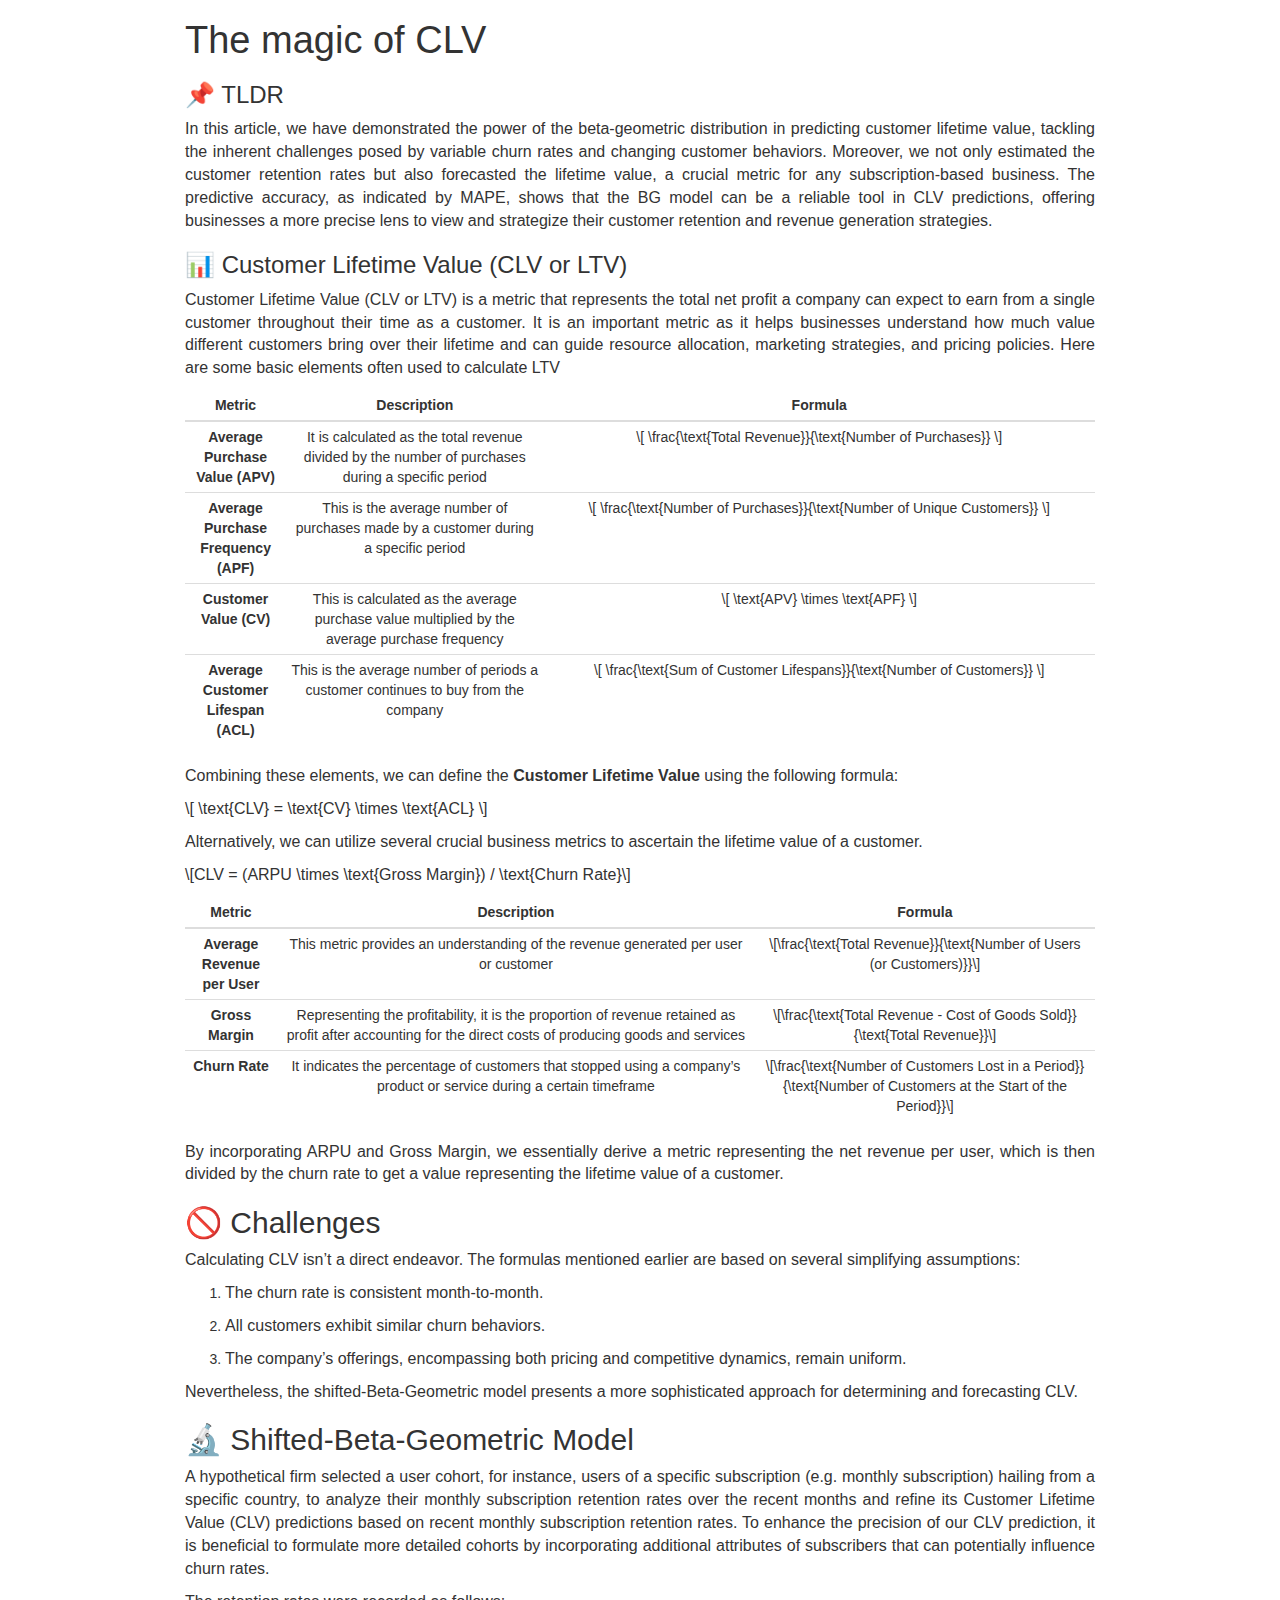
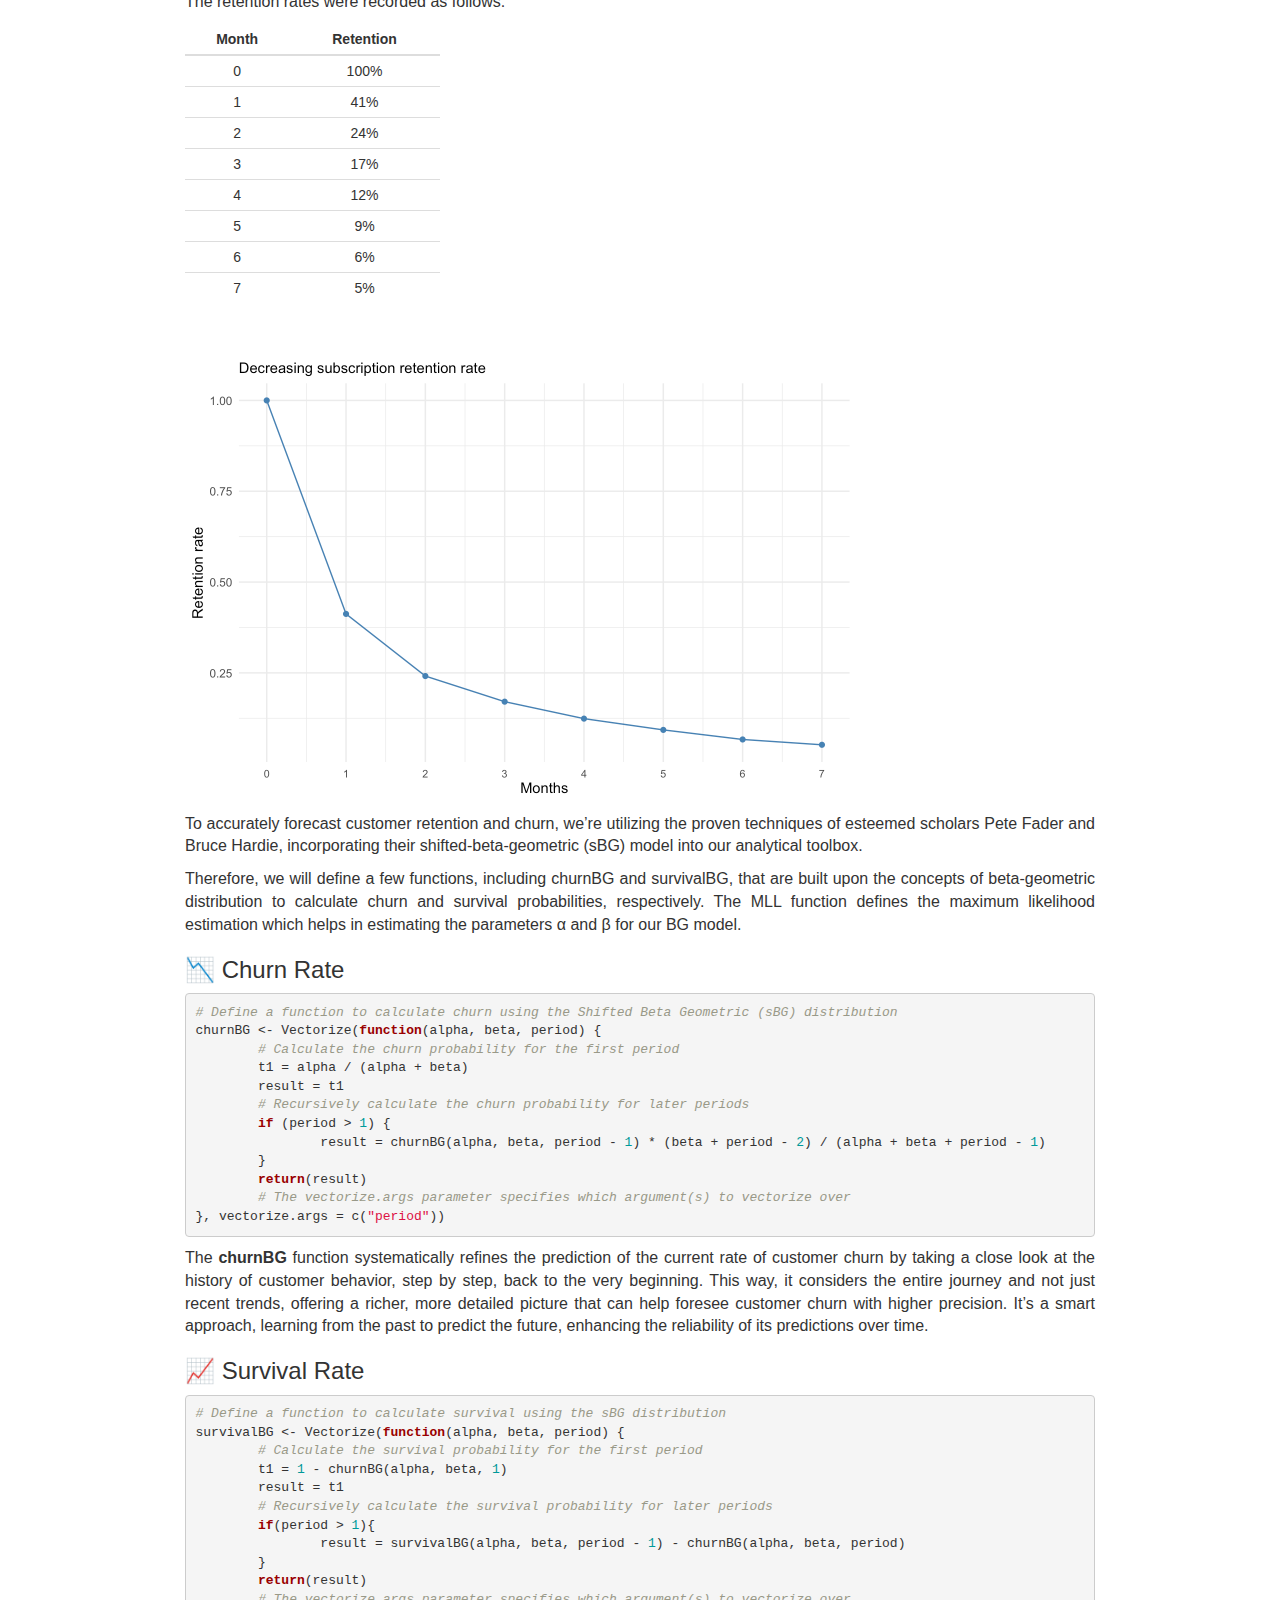
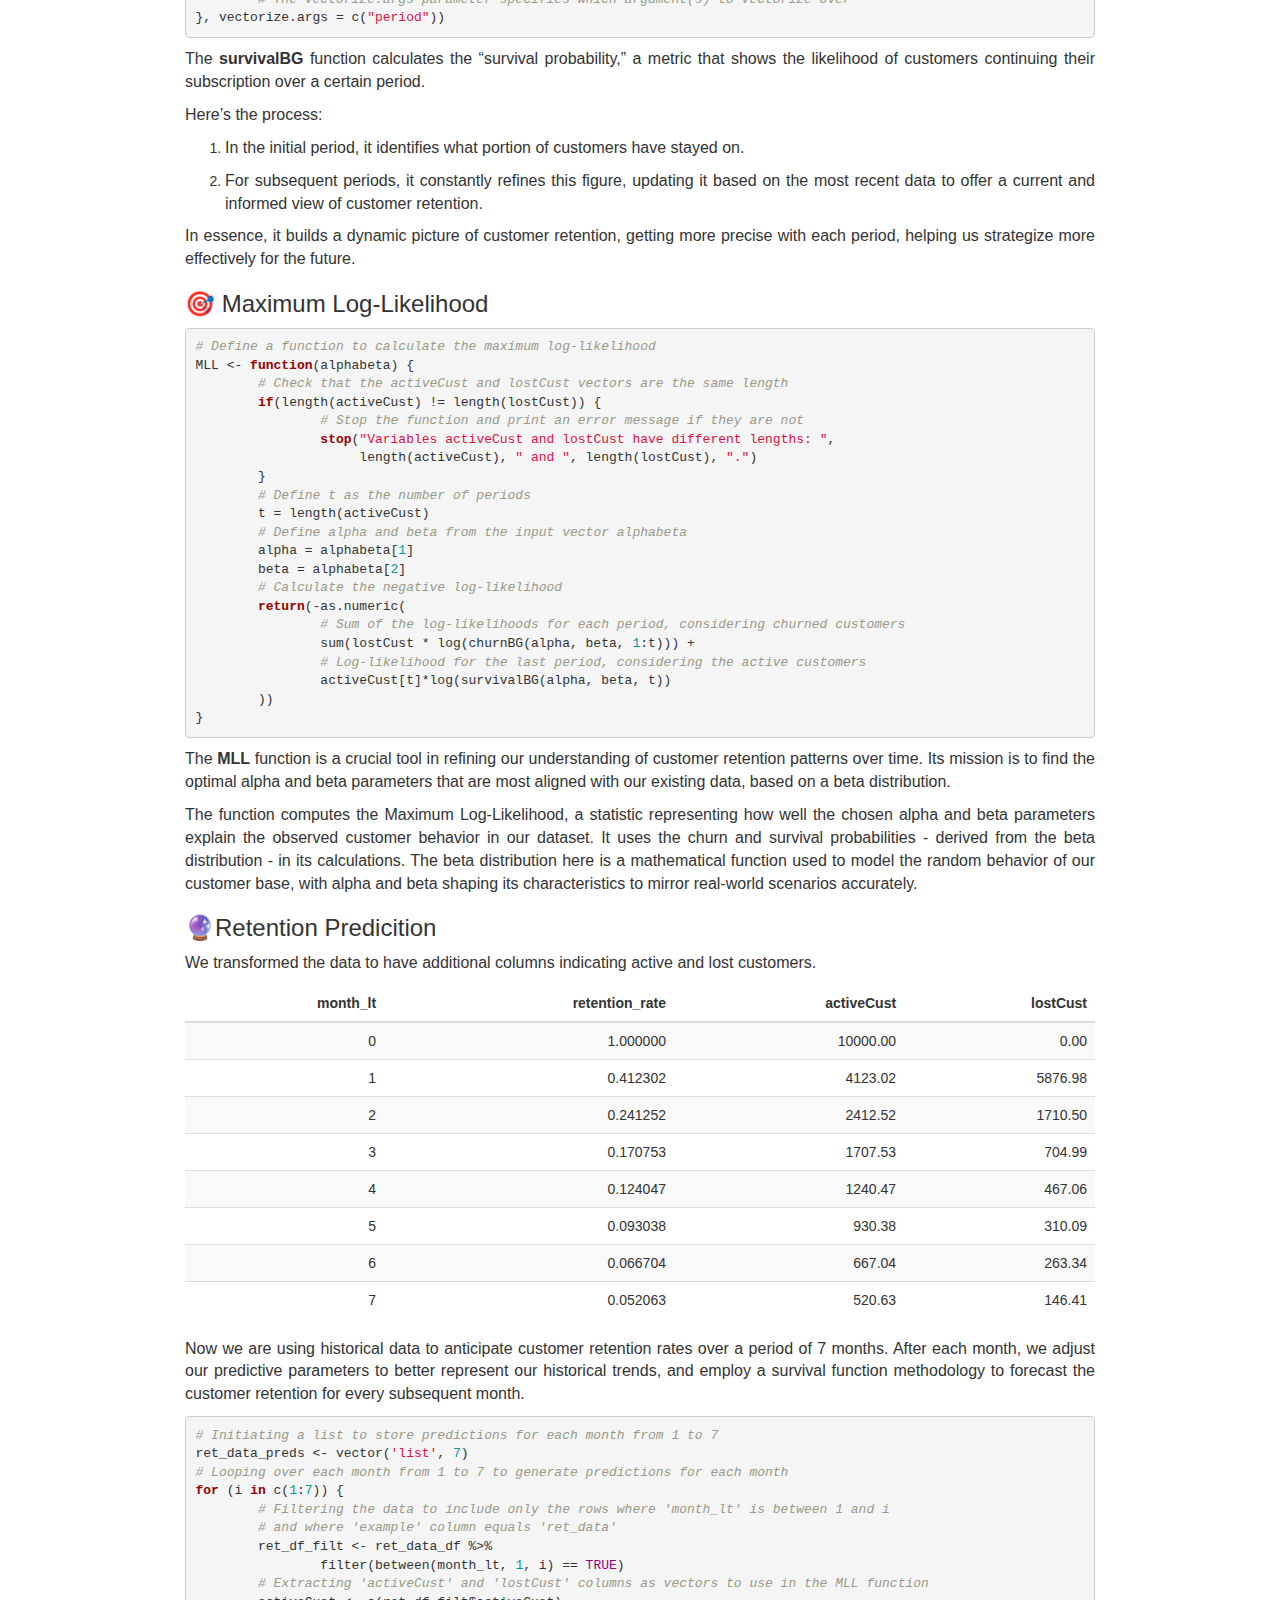
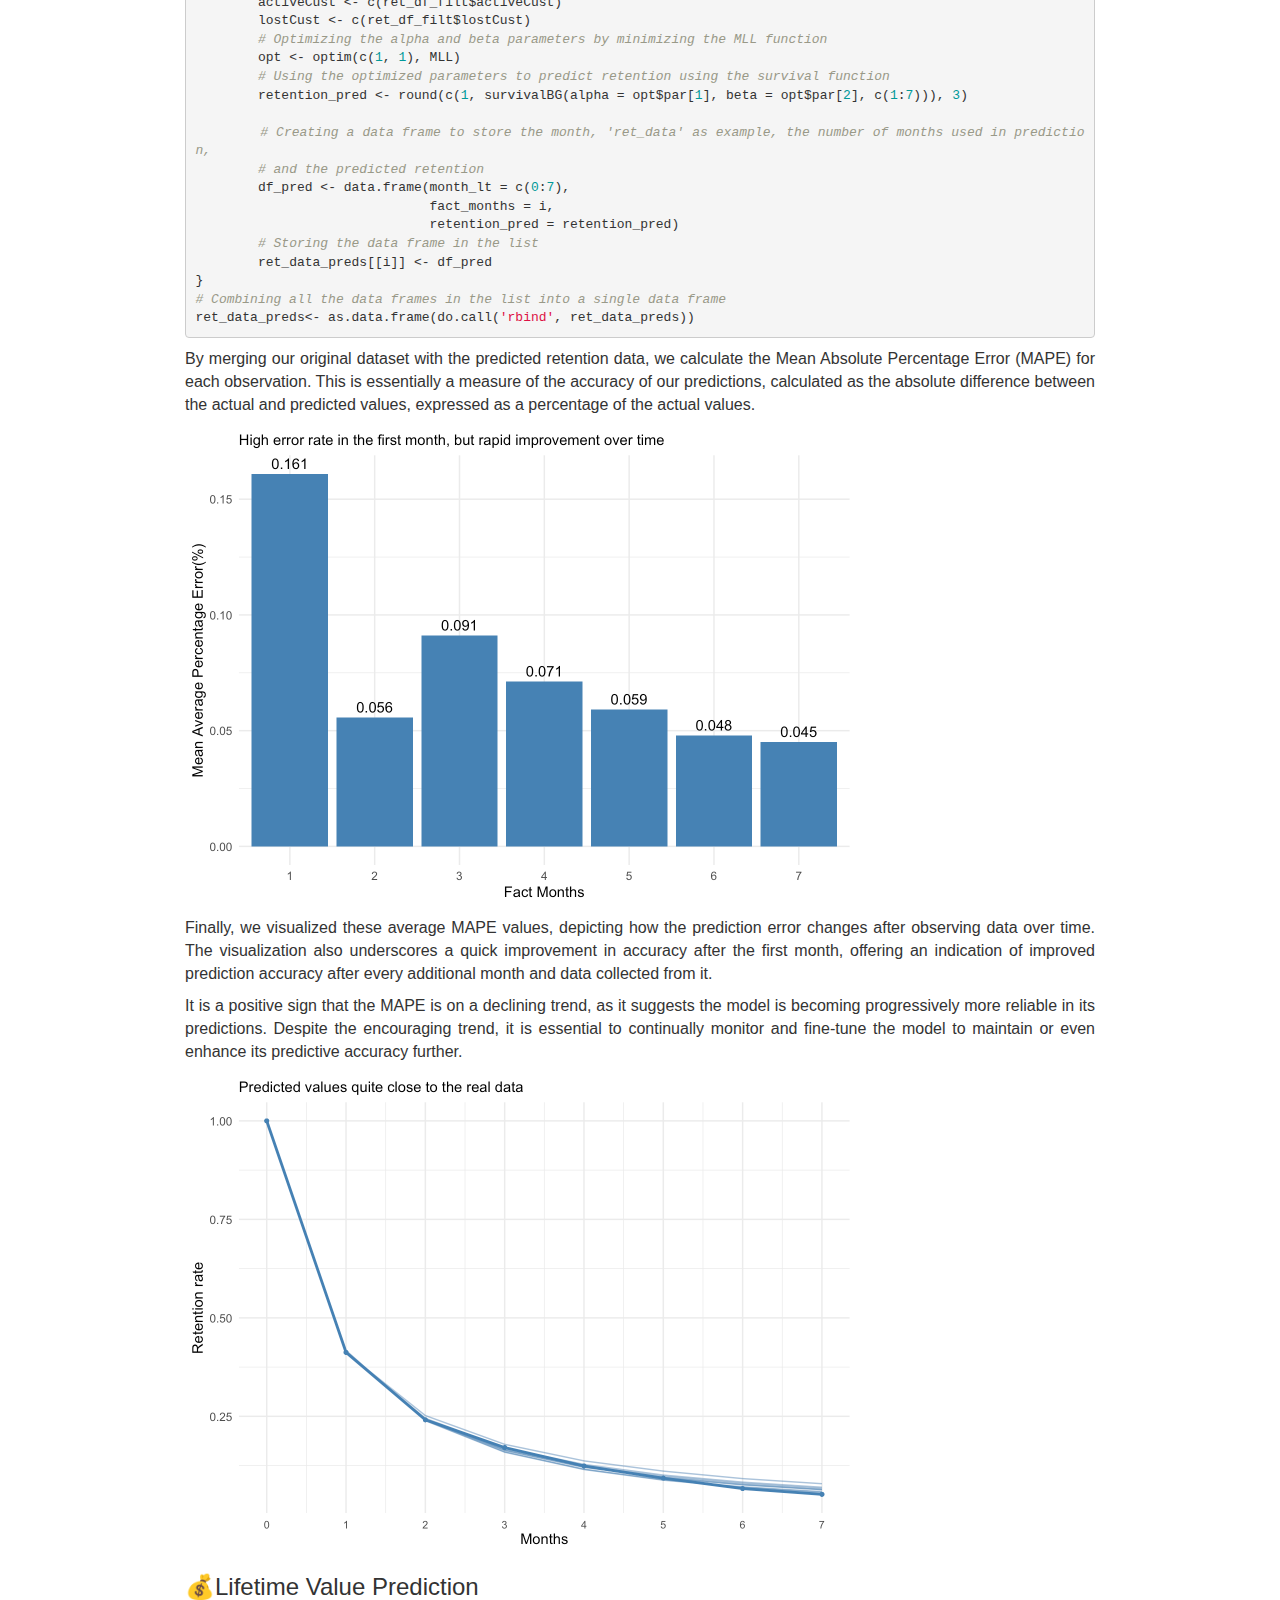
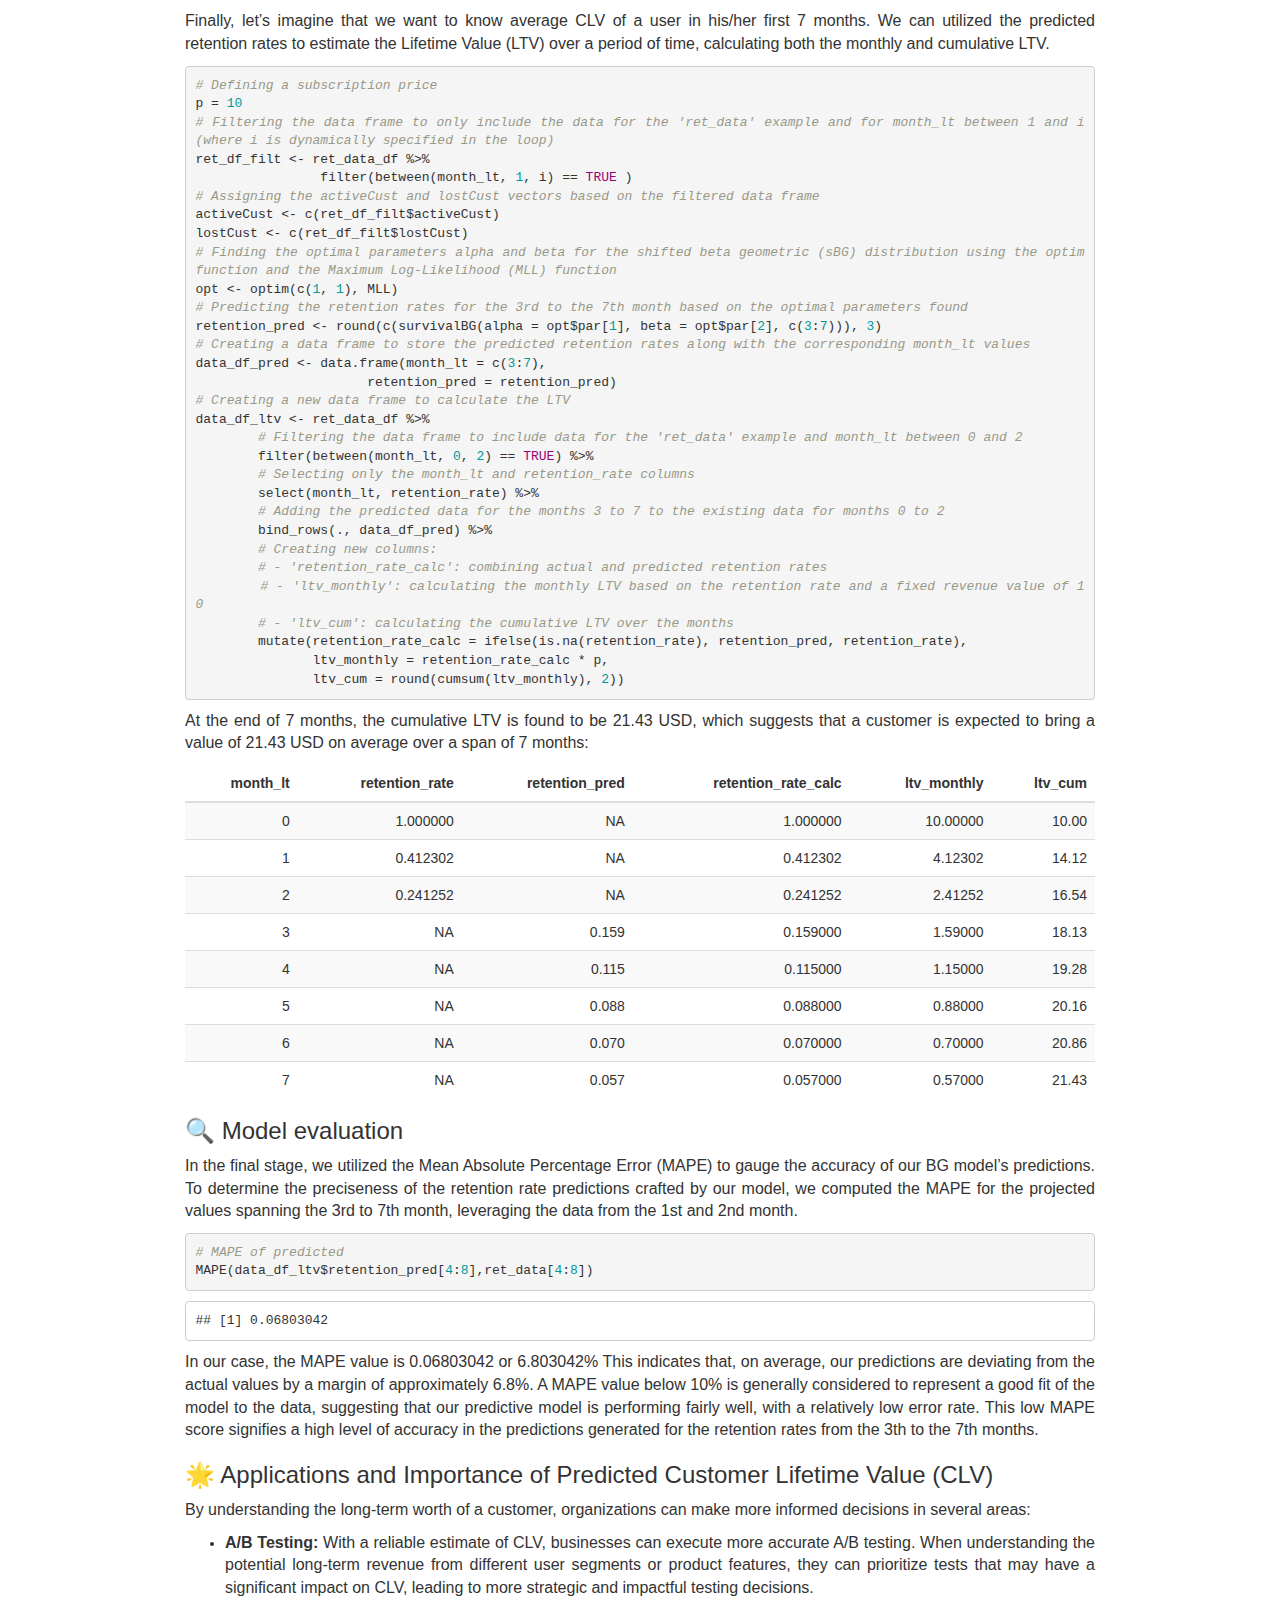
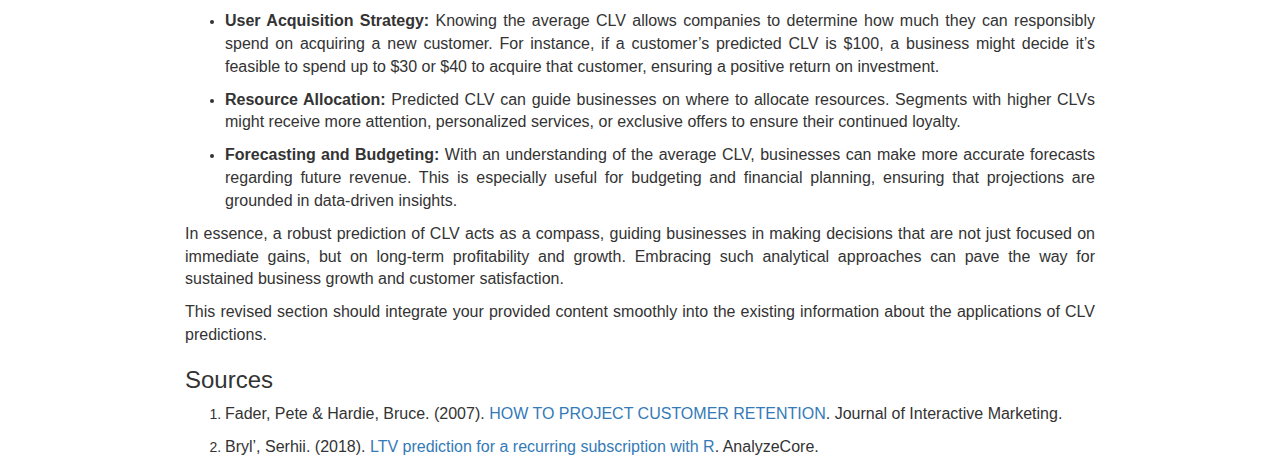
==== commit 35cee33c: "refinments" ====
--- a/index.html
+++ b/index.html
@@ -11,7 +11,7 @@
 
 
 
-<title>Weekly Meal Planner - User Guide and Benefits</title>
+<title>The magic of CLV</title>
 
 <script src="[data-uri]"></script>
 <script src="[data-uri]"></script>
@@ -60,7 +60,7 @@
 
 
 
-<link rel="stylesheet" href="data:text/css,%0A%0Abody%20%7B%0Afont%2Dfamily%3A%20%22Helvetica%20Neue%22%2C%20Arial%2C%20sans%2Dserif%3B%20%0A%7D%0A%0Ap%20%7B%0Afont%2Dsize%3A%2016px%3B%20%0A%7D%0A%0A" type="text/css" />
+<link rel="stylesheet" href="data:text/css,%0A%0Abody%20%7B%0Afont%2Dfamily%3A%20%22Helvetica%20Neue%22%2C%20Arial%2C%20sans%2Dserif%3B%20%0Atext%2Dalign%3A%20justify%3B%0A%7D%0A%0Ap%20%7B%0Afont%2Dsize%3A%2016px%3B%20%0A%7D%0A%0A" type="text/css" />
 
 
 
@@ -163,582 +163,643 @@
 
 
 
-<h1 class="title toc-ignore">Weekly Meal Planner - User Guide and Benefits</h1>
-
-</div>
-
-
-<div id="intro" class="section level3">
-<h3><strong>🍽️ Intro</strong></h3>
-<p>The Weekly Meal Planner by A.M. is a powerful tool designed to help you effortlessly create a weekly meal schedule. Whether you’re planning meals for yourself, your family, or an event, this tool streamlines the process and ensures that your meals are diverse and tailored to your preferences. Below, we’ll guide you through how to use this tool and highlight its benefits.</p>
-<div id="set-up-the-environment" class="section level4">
-<h4><strong>🛠️ Set Up the Environment</strong></h4>
-<ul>
-<li>Ensure you have R &amp; RStudio installed on your computer</li>
-<li>Save the R Notebook provided as “index.Rmd.”</li>
-<li>Install and load the necessary R packages: <code>tidyr</code>, <code>tidyverse</code>, and <code>googlesheets4</code>. You can do this using the <code>install.packages()</code> and <code>library()</code> functions in R.</li>
-</ul>
-</div>
-<div id="authenticate-with-google-sheets" class="section level4">
-<h4><strong>🌐 Authenticate with Google Sheets</strong></h4>
-<ul>
-<li>The tool utilizes Google Sheets as a data source. To access your Google Sheets, you’ll need to authenticate your Google account with R. Use the <code>gs4_auth()</code> function, replacing <code>&quot;YOUR_EMAIL@gmail.com&quot;</code> with your Gmail address. This step grants the tool access to your Google Sheets.</li>
-</ul>
-</div>
-<div id="prepare-your-meals-in-google-sheets" class="section level4">
-<h4><strong>🍲 Prepare Your Meals in Google Sheets:</strong></h4>
-<ul>
-<li>Create a Google Sheet (or use an existing one) to list your favorite meals. You can access this sheet using this <a href="https://docs.google.com/spreadsheets/d/13uEbDKVbkLz9PpYwXzOLZAgw_ZWppBm7pjnDbHnH9yA/edit#gid=0">link</a>, and make a copy for yourself.</li>
-<li>In the Google Sheet, include columns for “Meal_Name,” “Type,” “Prep_Time_min,” “Recipe_Link,” and “Effort.” Fill in the details for each meal.</li>
-</ul>
-</div>
-<div id="export-google-sheet-as-csv-optional" class="section level4">
-<h4><strong>💾 Export Google Sheet as CSV (Optional):</strong></h4>
-<ul>
-<li>You can export your Google Sheet as a CSV file if needed. However, this step is optional, as the tool can directly access Google Sheets.</li>
-</ul>
-</div>
-<div id="access-google-sheet-data" class="section level4">
-<h4><strong>📊 Access Google Sheet Data:</strong></h4>
-<ul>
-<li>In the R Notebook, specify the URL of your Google Sheet using the <code>sheet_url</code> variable. Replace <code>&quot;YOUR_GOOGLE_SHEET_URL&quot;</code> with the actual URL of your Google Sheet.</li>
-<li>Use the <code>googlesheets4::read_sheet()</code> function to load your Google Sheet data into R. The tool will automatically convert the data into a data frame for further processing.</li>
-</ul>
-</div>
-<div id="generate-your-meal-schedule" class="section level4">
-<h4><strong>📅 Generate Your Meal Schedule:</strong></h4>
-<ul>
-<li>The tool generates a weekly meal schedule with three meals a day (breakfast, lunch, and dinner) for each day of the week (Monday to Sunday).</li>
-<li>It ensures that meals are randomized and don’t repeat within the same week.</li>
-<li>The output provides details such as the meal name, preparation time, recipe link, and effort level.</li>
-</ul>
-</div>
-</div>
-<div id="benefits" class="section level3">
-<h3><strong>🏆 Benefits</strong></h3>
-<p><strong>⏱️ Time-Saving.</strong> This tool significantly reduces the time and effort required to create a weekly meal plan. Instead of manually organizing meals, the tool does it in seconds.</p>
-<p><strong>🍽️ Diverse Meals.</strong> By randomizing your meals, it helps ensure that you enjoy a variety of dishes throughout the week, preventing meal monotony.</p>
-<p><strong>🔧 Customization.</strong> You have full control over your meal choices. You can easily update your Google Sheet with new recipes or preferred meals, and the tool will adapt accordingly.</p>
-<p><strong>🚀 Efficiency.</strong> The tool is designed to be efficient and user-friendly. With just a few simple steps, you can generate a detailed meal plan tailored to your preferences.</p>
-<p><strong>🌍 Access Anywhere.</strong> Since your meal data is stored in a Google Sheet, you can access and edit it from anywhere, making meal planning a breeze even when you’re on the go.</p>
-<hr />
-</div>
-<div id="weekly-meal-planner" class="section level1">
-<h1>Weekly Meal Planner</h1>
-<table class="table table-striped" style="width: auto !important; margin-left: auto; margin-right: auto;">
+<h1 class="title toc-ignore">The magic of CLV</h1>
+
+</div>
+
+
+<div id="tldr" class="section level3">
+<h3>📌 TLDR</h3>
+<p>In this article, we have demonstrated the power of the beta-geometric distribution in predicting customer lifetime value, tackling the inherent challenges posed by variable churn rates and changing customer behaviors. Moreover, we not only estimated the customer retention rates but also forecasted the lifetime value, a crucial metric for any subscription-based business. The predictive accuracy, as indicated by MAPE, shows that the BG model can be a reliable tool in CLV predictions, offering businesses a more precise lens to view and strategize their customer retention and revenue generation strategies.</p>
+</div>
+<div id="customer-lifetime-value-clv-or-ltv" class="section level3">
+<h3>📊 Customer Lifetime Value (CLV or LTV)</h3>
+<p>Customer Lifetime Value (CLV or LTV) is a metric that represents the total net profit a company can expect to earn from a single customer throughout their time as a customer. It is an important metric as it helps businesses understand how much value different customers bring over their lifetime and can guide resource allocation, marketing strategies, and pricing policies. Here are some basic elements often used to calculate LTV</p>
+<table>
+<colgroup>
+<col width="11%" />
+<col width="28%" />
+<col width="60%" />
+</colgroup>
 <thead>
-<tr>
-<th style="text-align:left;">
-Day
-</th>
-<th style="text-align:left;">
-Type
-</th>
-<th style="text-align:left;">
-Meal
-</th>
-<th style="text-align:left;">
-PrepTime (min)
-</th>
-<th style="text-align:left;">
-Recipe Link
-</th>
-<th style="text-align:left;">
-Effort Level
-</th>
+<tr class="header">
+<th align="center">Metric</th>
+<th align="center">Description</th>
+<th align="center">Formula</th>
 </tr>
 </thead>
 <tbody>
-<tr>
-<td style="text-align:left;font-weight: bold;">
-Monday
-</td>
-<td style="text-align:left;width: 70px; ">
-breakfast
-</td>
-<td style="text-align:left;width: 150px; ">
-Omelette with Spinach and Feta
-</td>
-<td style="text-align:left;width: 200px; ">
-20
-</td>
-<td style="text-align:left;width: 200px; ">
-<a href="https://ketodietapp.com/Blog/lchf/perfect-spinach-and-feta-omelet" class="uri">https://ketodietapp.com/Blog/lchf/perfect-spinach-and-feta-omelet</a>
-</td>
-<td style="text-align:left;width: 100px; ">
-easy
-</td>
-</tr>
-<tr>
-<td style="text-align:left;font-weight: bold;">
-Monday
-</td>
-<td style="text-align:left;width: 70px; ">
-dinner
-</td>
-<td style="text-align:left;width: 150px; ">
-Teriyaki Noodles
-</td>
-<td style="text-align:left;width: 200px; ">
-30
-</td>
-<td style="text-align:left;width: 200px; ">
-<a href="https://mildlymeandering.com/teriyaki-noodles/" class="uri">https://mildlymeandering.com/teriyaki-noodles/</a>
-</td>
-<td style="text-align:left;width: 100px; ">
-moderate
-</td>
-</tr>
-<tr>
-<td style="text-align:left;font-weight: bold;">
-Monday
-</td>
-<td style="text-align:left;width: 70px; ">
-lunch
-</td>
-<td style="text-align:left;width: 150px; ">
-Veal alla Mushrooms
-</td>
-<td style="text-align:left;width: 200px; ">
-50
-</td>
-<td style="text-align:left;width: 200px; ">
-<a href="https://girlcarnivore.com/veal-scallopini-alla-mushrooms/" class="uri">https://girlcarnivore.com/veal-scallopini-alla-mushrooms/</a>
-</td>
-<td style="text-align:left;width: 100px; ">
-easy
-</td>
-</tr>
-<tr>
-<td style="text-align:left;font-weight: bold;">
-Tuesday
-</td>
-<td style="text-align:left;width: 70px; ">
-breakfast
-</td>
-<td style="text-align:left;width: 150px; ">
-Eggplant Parmesan
-</td>
-<td style="text-align:left;width: 200px; ">
-45
-</td>
-<td style="text-align:left;width: 200px; ">
-<a href="https://www.allrecipes.com/recipe/25321/eggplant-parmesan-ii/" class="uri">https://www.allrecipes.com/recipe/25321/eggplant-parmesan-ii/</a>
-</td>
-<td style="text-align:left;width: 100px; ">
-moderate
-</td>
-</tr>
-<tr>
-<td style="text-align:left;font-weight: bold;">
-Tuesday
-</td>
-<td style="text-align:left;width: 70px; ">
-dinner
-</td>
-<td style="text-align:left;width: 150px; ">
-Fried Fish Fillet
-</td>
-<td style="text-align:left;width: 200px; ">
-35
-</td>
-<td style="text-align:left;width: 200px; ">
-<a href="https://www.licious.in/blog/recipe/fried-fish-fillet-recipe" class="uri">https://www.licious.in/blog/recipe/fried-fish-fillet-recipe</a>
-</td>
-<td style="text-align:left;width: 100px; ">
-moderate
-</td>
-</tr>
-<tr>
-<td style="text-align:left;font-weight: bold;">
-Tuesday
-</td>
-<td style="text-align:left;width: 70px; ">
-lunch
-</td>
-<td style="text-align:left;width: 150px; ">
-Chicken Risotto
-</td>
-<td style="text-align:left;width: 200px; ">
-35
-</td>
-<td style="text-align:left;width: 200px; ">
-<a href="https://www.kyleecooks.com/easy-chicken-vegetable-risotto/" class="uri">https://www.kyleecooks.com/easy-chicken-vegetable-risotto/</a>
-</td>
-<td style="text-align:left;width: 100px; ">
-easy
-</td>
-</tr>
-<tr>
-<td style="text-align:left;font-weight: bold;">
-Wednesday
-</td>
-<td style="text-align:left;width: 70px; ">
-breakfast
-</td>
-<td style="text-align:left;width: 150px; ">
-Corn Fritters
-</td>
-<td style="text-align:left;width: 200px; ">
-30
-</td>
-<td style="text-align:left;width: 200px; ">
-<a href="https://www.foodinaminute.co.nz/recipe/super-corn-fritters-450881" class="uri">https://www.foodinaminute.co.nz/recipe/super-corn-fritters-450881</a>
-</td>
-<td style="text-align:left;width: 100px; ">
-moderate
-</td>
-</tr>
-<tr>
-<td style="text-align:left;font-weight: bold;">
-Wednesday
-</td>
-<td style="text-align:left;width: 70px; ">
-dinner
-</td>
-<td style="text-align:left;width: 150px; ">
-Grilled Chicken Kabobs
-</td>
-<td style="text-align:left;width: 200px; ">
-20
-</td>
-<td style="text-align:left;width: 200px; ">
-<a href="https://www.dinneratthezoo.com/grilled-chicken-kabobs/" class="uri">https://www.dinneratthezoo.com/grilled-chicken-kabobs/</a>
-</td>
-<td style="text-align:left;width: 100px; ">
-easy
-</td>
-</tr>
-<tr>
-<td style="text-align:left;font-weight: bold;">
-Wednesday
-</td>
-<td style="text-align:left;width: 70px; ">
-lunch
-</td>
-<td style="text-align:left;width: 150px; ">
-Spaghetti Sauce with Ground Beef
-</td>
-<td style="text-align:left;width: 200px; ">
-45
-</td>
-<td style="text-align:left;width: 200px; ">
-<a href="https://www.allrecipes.com/recipe/158140/spaghetti-sauce-with-ground-beef/" class="uri">https://www.allrecipes.com/recipe/158140/spaghetti-sauce-with-ground-beef/</a>
-</td>
-<td style="text-align:left;width: 100px; ">
-easy
-</td>
-</tr>
-<tr>
-<td style="text-align:left;font-weight: bold;">
-Thursday
-</td>
-<td style="text-align:left;width: 70px; ">
-breakfast
-</td>
-<td style="text-align:left;width: 150px; ">
-Avocado Toast with Poached Egg
-</td>
-<td style="text-align:left;width: 200px; ">
-15
-</td>
-<td style="text-align:left;width: 200px; ">
-<a href="https://cookieandkate.com/avocado-toast-recipe/" class="uri">https://cookieandkate.com/avocado-toast-recipe/</a>
-</td>
-<td style="text-align:left;width: 100px; ">
-easy
-</td>
-</tr>
-<tr>
-<td style="text-align:left;font-weight: bold;">
-Thursday
-</td>
-<td style="text-align:left;width: 70px; ">
-dinner
-</td>
-<td style="text-align:left;width: 150px; ">
-Tortellini Alfredo
-</td>
-<td style="text-align:left;width: 200px; ">
-30
-</td>
-<td style="text-align:left;width: 200px; ">
-<a href="https://simplyhomecooked.com/creamy-tortellini-alfredo/" class="uri">https://simplyhomecooked.com/creamy-tortellini-alfredo/</a>
-</td>
-<td style="text-align:left;width: 100px; ">
-easy
-</td>
-</tr>
-<tr>
-<td style="text-align:left;font-weight: bold;">
-Thursday
-</td>
-<td style="text-align:left;width: 70px; ">
-lunch
-</td>
-<td style="text-align:left;width: 150px; ">
-Greek Salad with Maccaroni
-</td>
-<td style="text-align:left;width: 200px; ">
-40
-</td>
-<td style="text-align:left;width: 200px; ">
-<a href="https://www.spendwithpennies.com/easy-greek-pasta-salad/" class="uri">https://www.spendwithpennies.com/easy-greek-pasta-salad/</a>
-</td>
-<td style="text-align:left;width: 100px; ">
-easy
-</td>
-</tr>
-<tr>
-<td style="text-align:left;font-weight: bold;">
-Friday
-</td>
-<td style="text-align:left;width: 70px; ">
-breakfast
-</td>
-<td style="text-align:left;width: 150px; ">
-Chia Seed Pudding
-</td>
-<td style="text-align:left;width: 200px; ">
-10
-</td>
-<td style="text-align:left;width: 200px; ">
-<a href="https://minimalistbaker.com/overnight-chocolate-chia-seed-pudding/" class="uri">https://minimalistbaker.com/overnight-chocolate-chia-seed-pudding/</a>
-</td>
-<td style="text-align:left;width: 100px; ">
-super easy
-</td>
-</tr>
-<tr>
-<td style="text-align:left;font-weight: bold;">
-Friday
-</td>
-<td style="text-align:left;width: 70px; ">
-dinner
-</td>
-<td style="text-align:left;width: 150px; ">
-Cesar’s Salad
-</td>
-<td style="text-align:left;width: 200px; ">
-30
-</td>
-<td style="text-align:left;width: 200px; ">
-<a href="https://natashaskitchen.com/caesar-salad-recipe/" class="uri">https://natashaskitchen.com/caesar-salad-recipe/</a>
-</td>
-<td style="text-align:left;width: 100px; ">
-easy
-</td>
-</tr>
-<tr>
-<td style="text-align:left;font-weight: bold;">
-Friday
-</td>
-<td style="text-align:left;width: 70px; ">
-lunch
-</td>
-<td style="text-align:left;width: 150px; ">
-Grilled Chicken Breast with Gnocci
-</td>
-<td style="text-align:left;width: 200px; ">
-35
-</td>
-<td style="text-align:left;width: 200px; ">
-<a href="https://www.skinnytaste.com/gnocchi-with-grilled-chicken-in-roasted-red-pepper-sauce/" class="uri">https://www.skinnytaste.com/gnocchi-with-grilled-chicken-in-roasted-red-pepper-sauce/</a>
-</td>
-<td style="text-align:left;width: 100px; ">
-moderate
-</td>
-</tr>
-<tr>
-<td style="text-align:left;font-weight: bold;">
-Saturday
-</td>
-<td style="text-align:left;width: 70px; ">
-breakfast
-</td>
-<td style="text-align:left;width: 150px; ">
-Overnight Oats
-</td>
-<td style="text-align:left;width: 200px; ">
-10
-</td>
-<td style="text-align:left;width: 200px; ">
-<a href="https://feelgoodfoodie.net/recipe/overnight-oats/" class="uri">https://feelgoodfoodie.net/recipe/overnight-oats/</a>
-</td>
-<td style="text-align:left;width: 100px; ">
-super easy
-</td>
-</tr>
-<tr>
-<td style="text-align:left;font-weight: bold;">
-Saturday
-</td>
-<td style="text-align:left;width: 70px; ">
-dinner
-</td>
-<td style="text-align:left;width: 150px; ">
-Humus with Grissini Sticks
-</td>
-<td style="text-align:left;width: 200px; ">
-5
-</td>
-<td style="text-align:left;width: 200px; ">
-<a href="https://www.dreamstime.com/homemade-hummus-pita-grissini-bread-sticks-middle-eastern-traditional-authentic-arab-cuisine-image144083612" class="uri">https://www.dreamstime.com/homemade-hummus-pita-grissini-bread-sticks-middle-eastern-traditional-authentic-arab-cuisine-image144083612</a>
-</td>
-<td style="text-align:left;width: 100px; ">
-easy
-</td>
-</tr>
-<tr>
-<td style="text-align:left;font-weight: bold;">
-Saturday
-</td>
-<td style="text-align:left;width: 70px; ">
-lunch
-</td>
-<td style="text-align:left;width: 150px; ">
-Spaghetti Squash with Pesto
-</td>
-<td style="text-align:left;width: 200px; ">
-40
-</td>
-<td style="text-align:left;width: 200px; ">
-<a href="https://sweetcaramelsunday.com/spaghetti-al-pesto/" class="uri">https://sweetcaramelsunday.com/spaghetti-al-pesto/</a>
-</td>
-<td style="text-align:left;width: 100px; ">
-easy
-</td>
-</tr>
-<tr>
-<td style="text-align:left;font-weight: bold;">
-Sunday
-</td>
-<td style="text-align:left;width: 70px; ">
-breakfast
-</td>
-<td style="text-align:left;width: 150px; ">
-Sausages
-</td>
-<td style="text-align:left;width: 200px; ">
-15
-</td>
-<td style="text-align:left;width: 200px; ">
-<a href="https://www.daringgourmet.com/homemade-breakfast-sausage-links-or-patties/" class="uri">https://www.daringgourmet.com/homemade-breakfast-sausage-links-or-patties/</a>
-</td>
-<td style="text-align:left;width: 100px; ">
-easy
-</td>
-</tr>
-<tr>
-<td style="text-align:left;font-weight: bold;">
-Sunday
-</td>
-<td style="text-align:left;width: 70px; ">
-dinner
-</td>
-<td style="text-align:left;width: 150px; ">
-Yogurt Parfait with Granola
-</td>
-<td style="text-align:left;width: 200px; ">
-10
-</td>
-<td style="text-align:left;width: 200px; ">
-<a href="https://www.aheadofthyme.com/2015/12/fruit-and-yogurt-parfait-with-granola/" class="uri">https://www.aheadofthyme.com/2015/12/fruit-and-yogurt-parfait-with-granola/</a>
-</td>
-<td style="text-align:left;width: 100px; ">
-super easy
-</td>
-</tr>
-<tr>
-<td style="text-align:left;font-weight: bold;">
-Sunday
-</td>
-<td style="text-align:left;width: 70px; ">
-lunch
-</td>
-<td style="text-align:left;width: 150px; ">
-Fried Zucchini
-</td>
-<td style="text-align:left;width: 200px; ">
-30
-</td>
-<td style="text-align:left;width: 200px; ">
-<a href="https://www.thepioneerwoman.com/food-cooking/recipes/a40180565/fried-zucchini-recipe/" class="uri">https://www.thepioneerwoman.com/food-cooking/recipes/a40180565/fried-zucchini-recipe/</a>
-</td>
-<td style="text-align:left;width: 100px; ">
-moderate
-</td>
+<tr class="odd">
+<td align="center"><strong>Average Purchase Value (APV)</strong></td>
+<td align="center">It is calculated as the total revenue divided by the number of purchases during a specific period</td>
+<td align="center"><span class="math display">\[
+                                                                                                                                                    \frac{\text{Total Revenue}}{\text{Number of Purchases}}
+                                                                                                                                                                              \]</span></td>
+</tr>
+<tr class="even">
+<td align="center"><strong>Average Purchase Frequency (APF)</strong></td>
+<td align="center">This is the average number of purchases made by a customer during a specific period</td>
+<td align="center"><span class="math display">\[
+                                                                                                                                              \frac{\text{Number of Purchases}}{\text{Number of Unique Customers}}
+                                                                                                                                                                              \]</span></td>
+</tr>
+<tr class="odd">
+<td align="center"><strong>Customer Value (CV)</strong></td>
+<td align="center">This is calculated as the average purchase value multiplied by the average purchase frequency</td>
+<td align="center"><span class="math display">\[
+                                                                                                                                                                  \text{APV} \times \text{APF}
+                                                                                                                                                                              \]</span></td>
+</tr>
+<tr class="even">
+<td align="center"><strong>Average Customer Lifespan (ACL)</strong></td>
+<td align="center">This is the average number of periods a customer continues to buy from the company</td>
+<td align="center"><span class="math display">\[
+                                                                                                                                              \frac{\text{Sum of Customer Lifespans}}{\text{Number of Customers}}
+                                                                                                                                                                              \]</span></td>
 </tr>
 </tbody>
 </table>
-<div id="r-code" class="section level2">
-<h2>R code</h2>
-<pre class="r"><code># Packages
-library(tidyr)
-library(tidyverse)
-library(googlesheets4)
-library(knitr)
-library(kableExtra)
-gs4_auth(email = &quot;YOUR_GOOGLE_EMAIL&quot;) # INSERT YOUR G-MAIL ASSOCIATED WITH YOUR GOOGLE SHEET ACCOUNT
-
-# Manual import
-data &lt;- read.csv(&quot;Meal Planner - Calendar Week 35.csv&quot;,header=TRUE)
-#or via Google Sheet package
-sheet_url &lt;- &quot;YOUR_GOOGLE_SHEET_URL&quot;
-#data&lt;- suppressMessages(googlesheets4::read_sheet(sheet_url,sheet = 1)) # IMPORTANT: sheet = 1 means it takes first sheet tab.
-data$type &lt;- tolower(data$type) #lower-case the type of the meal
-
-# New data frame with days
-days &lt;- c(&quot;Monday&quot;, &quot;Tuesday&quot;, &quot;Wednesday&quot;, &quot;Thursday&quot;, &quot;Friday&quot;, &quot;Saturday&quot;, &quot;Sunday&quot;)
-sample_size &lt;- length(days)
-
-# Randomization per meal type
-breakfast &lt;- data %&gt;% 
-  filter(type==&quot;breakfast&quot;) %&gt;%
-  sample_n(size=sample_size, replace = FALSE) %&gt;%
-  add_column(days)
-
-lunch &lt;- data %&gt;% 
-  filter(type==&quot;lunch&quot;) %&gt;%
-  sample_n(size=sample_size, replace = FALSE) %&gt;%
-  add_column(days)
-
-dinner &lt;- data %&gt;% 
-  filter(type==&quot;dinner&quot;) %&gt;%
-  sample_n(size=sample_size, replace = FALSE) %&gt;%
-  add_column(days)
-
-# Final weekly meal schedule
-schedule &lt;- rbind.data.frame(breakfast, lunch, dinner)
-result_table &lt;- suppressMessages(schedule %&gt;%
-  group_by(days, type) %&gt;%
-  summarise(meal, prep_time_min, recipe_link, effort) %&gt;%
-  arrange(match(days, c(&quot;Monday&quot;, &quot;Tuesday&quot;, &quot;Wednesday&quot;, &quot;Thursday&quot;, &quot;Friday&quot;, &quot;Saturday&quot;, &quot;Sunday&quot;))))
-
-# Create a nicely formatted table with adjusted column widths
-styled_table &lt;- result_table %&gt;%
-  kable(format = &quot;html&quot;,
-        escape = FALSE,
-        align=&#39;l&#39;,
-        col.names = c(&quot;Day&quot;, &quot;Type&quot;, &quot;Meal&quot;, &quot;PrepTime (min)&quot;, &quot;Recipe Link&quot;, &quot;Effort Level&quot;)) %&gt;%
-  kable_styling(&quot;striped&quot;, full_width = FALSE) %&gt;%
-  column_spec(1, bold = TRUE) %&gt;%  # Apply bold formatting to the first column (days)
-  column_spec(2, width = &quot;70px&quot;) %&gt;%  # Adjust the width of the &quot;Type&quot; column
-  column_spec(3, width = &quot;150px&quot;) %&gt;%  # Adjust the width of the &quot;Meal&quot; column
-  column_spec(4, width = &quot;200px&quot;) %&gt;%  # Adjust the width of the &quot;Prep Time (min)&quot; column
-  column_spec(5, width = &quot;200px&quot;) %&gt;% # column # Adjust the width of the &quot;Recipe Link&quot; column
-  column_spec(6, width = &quot;100px&quot;)     # Adjust the width of the &quot;Effort Level&quot; 
-
-# Print the table with the specified styling
-styled_table
-
-# Saving to the same Google Sheet you used above
-SuppressMessages(sheet_write(data = result_table,
-           ss = sheet_url,
-           sheet = &quot;Calendar Week 35&quot;)) # sheet = the week number</code></pre>
-<div id="for-more-projects-and-information-about-me-check-out-my-website.." class="section level4">
-<h4>For more projects and information about me, check out <a href="https://mirzamujanovic.github.io/website/">my website.</a>.</h4>
-</div>
+<p>Combining these elements, we can define the <strong>Customer Lifetime Value</strong> using the following formula:</p>
+<p><span class="math display">\[
+\text{CLV} = \text{CV} \times \text{ACL}
+\]</span></p>
+<p>Alternatively, we can utilize several crucial business metrics to ascertain the lifetime value of a customer.</p>
+<p><span class="math display">\[CLV = (ARPU \times \text{Gross Margin}) / \text{Churn Rate}\]</span></p>
+<table>
+<colgroup>
+<col width="10%" />
+<col width="52%" />
+<col width="37%" />
+</colgroup>
+<thead>
+<tr class="header">
+<th align="center">Metric</th>
+<th align="center">Description</th>
+<th align="center">Formula</th>
+</tr>
+</thead>
+<tbody>
+<tr class="odd">
+<td align="center"><strong>Average Revenue per User</strong></td>
+<td align="center">This metric provides an understanding of the revenue generated per user or customer</td>
+<td align="center"><span class="math display">\[\frac{\text{Total Revenue}}{\text{Number of Users (or Customers)}}\]</span></td>
+</tr>
+<tr class="even">
+<td align="center"><strong>Gross Margin</strong></td>
+<td align="center">Representing the profitability, it is the proportion of revenue retained as profit after accounting for the direct costs of producing goods and services</td>
+<td align="center"><span class="math display">\[\frac{\text{Total Revenue - Cost of Goods Sold}}{\text{Total Revenue}}\]</span></td>
+</tr>
+<tr class="odd">
+<td align="center"><strong>Churn Rate</strong></td>
+<td align="center">It indicates the percentage of customers that stopped using a company’s product or service during a certain timeframe</td>
+<td align="center"><span class="math display">\[\frac{\text{Number of Customers Lost in a Period}}{\text{Number of Customers at the Start of the Period}}\]</span></td>
+</tr>
+</tbody>
+</table>
+<p>By incorporating ARPU and Gross Margin, we essentially derive a metric representing the net revenue per user, which is then divided by the churn rate to get a value representing the lifetime value of a customer.</p>
+</div>
+<div id="challenges" class="section level2">
+<h2>🚫 Challenges</h2>
+<p>Calculating CLV isn’t a direct endeavor. The formulas mentioned earlier are based on several simplifying assumptions:</p>
+<ol style="list-style-type: decimal">
+<li><p>The churn rate is consistent month-to-month.</p></li>
+<li><p>All customers exhibit similar churn behaviors.</p></li>
+<li><p>The company’s offerings, encompassing both pricing and competitive dynamics, remain uniform.</p></li>
+</ol>
+<p>Nevertheless, the shifted-Beta-Geometric model presents a more sophisticated approach for determining and forecasting CLV.</p>
+</div>
+<div id="shifted-beta-geometric-model" class="section level2">
+<h2>🔬 Shifted-Beta-Geometric Model</h2>
+<p>A hypothetical firm selected a user cohort, for instance, users of a specific subscription (e.g. monthly subscription) hailing from a specific country, to analyze their monthly subscription retention rates over the recent months and refine its Customer Lifetime Value (CLV) predictions based on recent monthly subscription retention rates. To enhance the precision of our CLV prediction, it is beneficial to formulate more detailed cohorts by incorporating additional attributes of subscribers that can potentially influence churn rates.</p>
+<p>The retention rates were recorded as follows:</p>
+<table style="width:28%;">
+<colgroup>
+<col width="11%" />
+<col width="16%" />
+</colgroup>
+<thead>
+<tr class="header">
+<th align="center">Month</th>
+<th align="center">Retention</th>
+</tr>
+</thead>
+<tbody>
+<tr class="odd">
+<td align="center">0</td>
+<td align="center">100%</td>
+</tr>
+<tr class="even">
+<td align="center">1</td>
+<td align="center">41%</td>
+</tr>
+<tr class="odd">
+<td align="center">2</td>
+<td align="center">24%</td>
+</tr>
+<tr class="even">
+<td align="center">3</td>
+<td align="center">17%</td>
+</tr>
+<tr class="odd">
+<td align="center">4</td>
+<td align="center">12%</td>
+</tr>
+<tr class="even">
+<td align="center">5</td>
+<td align="center">9%</td>
+</tr>
+<tr class="odd">
+<td align="center">6</td>
+<td align="center">6%</td>
+</tr>
+<tr class="even">
+<td align="center">7</td>
+<td align="center">5%</td>
+</tr>
+</tbody>
+</table>
+<p><img src="[data-uri]" width="672" /></p>
+<p>To accurately forecast customer retention and churn, we’re utilizing the proven techniques of esteemed scholars Pete Fader and Bruce Hardie, incorporating their shifted-beta-geometric (sBG) model into our analytical toolbox.</p>
+<p>Therefore, we will define a few functions, including churnBG and survivalBG, that are built upon the concepts of beta-geometric distribution to calculate churn and survival probabilities, respectively. The MLL function defines the maximum likelihood estimation which helps in estimating the parameters α and β for our BG model.</p>
+<div id="churn-rate" class="section level3">
+<h3>📉 Churn Rate</h3>
+<pre class="r"><code># Define a function to calculate churn using the Shifted Beta Geometric (sBG) distribution
+churnBG &lt;- Vectorize(function(alpha, beta, period) {
+        # Calculate the churn probability for the first period
+        t1 = alpha / (alpha + beta)
+        result = t1
+        # Recursively calculate the churn probability for later periods
+        if (period &gt; 1) {
+                result = churnBG(alpha, beta, period - 1) * (beta + period - 2) / (alpha + beta + period - 1)
+        }
+        return(result)
+        # The vectorize.args parameter specifies which argument(s) to vectorize over
+}, vectorize.args = c(&quot;period&quot;))</code></pre>
+<p>The <strong>churnBG</strong> function systematically refines the prediction of the current rate of customer churn by taking a close look at the history of customer behavior, step by step, back to the very beginning. This way, it considers the entire journey and not just recent trends, offering a richer, more detailed picture that can help foresee customer churn with higher precision. It’s a smart approach, learning from the past to predict the future, enhancing the reliability of its predictions over time.</p>
+</div>
+<div id="survival-rate" class="section level3">
+<h3>📈 Survival Rate</h3>
+<pre class="r"><code># Define a function to calculate survival using the sBG distribution
+survivalBG &lt;- Vectorize(function(alpha, beta, period) {
+        # Calculate the survival probability for the first period
+        t1 = 1 - churnBG(alpha, beta, 1)
+        result = t1
+        # Recursively calculate the survival probability for later periods
+        if(period &gt; 1){
+                result = survivalBG(alpha, beta, period - 1) - churnBG(alpha, beta, period)
+        }
+        return(result)
+        # The vectorize.args parameter specifies which argument(s) to vectorize over
+}, vectorize.args = c(&quot;period&quot;))</code></pre>
+<p>The <strong>survivalBG</strong> function calculates the “survival probability,” a metric that shows the likelihood of customers continuing their subscription over a certain period.</p>
+<p>Here’s the process:</p>
+<ol style="list-style-type: decimal">
+<li><p>In the initial period, it identifies what portion of customers have stayed on.</p></li>
+<li><p>For subsequent periods, it constantly refines this figure, updating it based on the most recent data to offer a current and informed view of customer retention.</p></li>
+</ol>
+<p>In essence, it builds a dynamic picture of customer retention, getting more precise with each period, helping us strategize more effectively for the future.</p>
+</div>
+<div id="maximum-log-likelihood" class="section level3">
+<h3>🎯 Maximum Log-Likelihood</h3>
+<pre class="r"><code># Define a function to calculate the maximum log-likelihood
+MLL &lt;- function(alphabeta) {
+        # Check that the activeCust and lostCust vectors are the same length
+        if(length(activeCust) != length(lostCust)) {
+                # Stop the function and print an error message if they are not
+                stop(&quot;Variables activeCust and lostCust have different lengths: &quot;,
+                     length(activeCust), &quot; and &quot;, length(lostCust), &quot;.&quot;)
+        }
+        # Define t as the number of periods
+        t = length(activeCust) 
+        # Define alpha and beta from the input vector alphabeta
+        alpha = alphabeta[1]
+        beta = alphabeta[2]
+        # Calculate the negative log-likelihood
+        return(-as.numeric(
+                # Sum of the log-likelihoods for each period, considering churned customers
+                sum(lostCust * log(churnBG(alpha, beta, 1:t))) +
+                # Log-likelihood for the last period, considering the active customers
+                activeCust[t]*log(survivalBG(alpha, beta, t))
+        ))
+}</code></pre>
+<p>The <strong>MLL</strong> function is a crucial tool in refining our understanding of customer retention patterns over time. Its mission is to find the optimal alpha and beta parameters that are most aligned with our existing data, based on a beta distribution.</p>
+<p>The function computes the Maximum Log-Likelihood, a statistic representing how well the chosen alpha and beta parameters explain the observed customer behavior in our dataset. It uses the churn and survival probabilities - derived from the beta distribution - in its calculations. The beta distribution here is a mathematical function used to model the random behavior of our customer base, with alpha and beta shaping its characteristics to mirror real-world scenarios accurately.</p>
+</div>
+<div id="retention-predicition" class="section level3">
+<h3>🔮Retention Predicition</h3>
+<p>We transformed the data to have additional columns indicating active and lost customers.</p>
+<table class="table table-striped" style="margin-left: auto; margin-right: auto;">
+<thead>
+<tr>
+<th style="text-align:right;">
+month_lt
+</th>
+<th style="text-align:right;">
+retention_rate
+</th>
+<th style="text-align:right;">
+activeCust
+</th>
+<th style="text-align:right;">
+lostCust
+</th>
+</tr>
+</thead>
+<tbody>
+<tr>
+<td style="text-align:right;">
+0
+</td>
+<td style="text-align:right;">
+1.000000
+</td>
+<td style="text-align:right;">
+10000.00
+</td>
+<td style="text-align:right;">
+0.00
+</td>
+</tr>
+<tr>
+<td style="text-align:right;">
+1
+</td>
+<td style="text-align:right;">
+0.412302
+</td>
+<td style="text-align:right;">
+4123.02
+</td>
+<td style="text-align:right;">
+5876.98
+</td>
+</tr>
+<tr>
+<td style="text-align:right;">
+2
+</td>
+<td style="text-align:right;">
+0.241252
+</td>
+<td style="text-align:right;">
+2412.52
+</td>
+<td style="text-align:right;">
+1710.50
+</td>
+</tr>
+<tr>
+<td style="text-align:right;">
+3
+</td>
+<td style="text-align:right;">
+0.170753
+</td>
+<td style="text-align:right;">
+1707.53
+</td>
+<td style="text-align:right;">
+704.99
+</td>
+</tr>
+<tr>
+<td style="text-align:right;">
+4
+</td>
+<td style="text-align:right;">
+0.124047
+</td>
+<td style="text-align:right;">
+1240.47
+</td>
+<td style="text-align:right;">
+467.06
+</td>
+</tr>
+<tr>
+<td style="text-align:right;">
+5
+</td>
+<td style="text-align:right;">
+0.093038
+</td>
+<td style="text-align:right;">
+930.38
+</td>
+<td style="text-align:right;">
+310.09
+</td>
+</tr>
+<tr>
+<td style="text-align:right;">
+6
+</td>
+<td style="text-align:right;">
+0.066704
+</td>
+<td style="text-align:right;">
+667.04
+</td>
+<td style="text-align:right;">
+263.34
+</td>
+</tr>
+<tr>
+<td style="text-align:right;">
+7
+</td>
+<td style="text-align:right;">
+0.052063
+</td>
+<td style="text-align:right;">
+520.63
+</td>
+<td style="text-align:right;">
+146.41
+</td>
+</tr>
+</tbody>
+</table>
+<p>Now we are using historical data to anticipate customer retention rates over a period of 7 months. After each month, we adjust our predictive parameters to better represent our historical trends, and employ a survival function methodology to forecast the customer retention for every subsequent month.</p>
+<pre class="r"><code># Initiating a list to store predictions for each month from 1 to 7
+ret_data_preds &lt;- vector(&#39;list&#39;, 7)
+# Looping over each month from 1 to 7 to generate predictions for each month
+for (i in c(1:7)) {
+        # Filtering the data to include only the rows where &#39;month_lt&#39; is between 1 and i 
+        # and where &#39;example&#39; column equals &#39;ret_data&#39;
+        ret_df_filt &lt;- ret_data_df %&gt;%
+                filter(between(month_lt, 1, i) == TRUE)
+        # Extracting &#39;activeCust&#39; and &#39;lostCust&#39; columns as vectors to use in the MLL function
+        activeCust &lt;- c(ret_df_filt$activeCust)
+        lostCust &lt;- c(ret_df_filt$lostCust)
+        # Optimizing the alpha and beta parameters by minimizing the MLL function 
+        opt &lt;- optim(c(1, 1), MLL)
+        # Using the optimized parameters to predict retention using the survival function
+        retention_pred &lt;- round(c(1, survivalBG(alpha = opt$par[1], beta = opt$par[2], c(1:7))), 3)
+         
+        # Creating a data frame to store the month, &#39;ret_data&#39; as example, the number of months used in prediction, 
+        # and the predicted retention
+        df_pred &lt;- data.frame(month_lt = c(0:7),
+                              fact_months = i,
+                              retention_pred = retention_pred)
+        # Storing the data frame in the list
+        ret_data_preds[[i]] &lt;- df_pred
+}
+# Combining all the data frames in the list into a single data frame
+ret_data_preds&lt;- as.data.frame(do.call(&#39;rbind&#39;, ret_data_preds))</code></pre>
+<p>By merging our original dataset with the predicted retention data, we calculate the Mean Absolute Percentage Error (MAPE) for each observation. This is essentially a measure of the accuracy of our predictions, calculated as the absolute difference between the actual and predicted values, expressed as a percentage of the actual values.</p>
+<p><img src="[data-uri]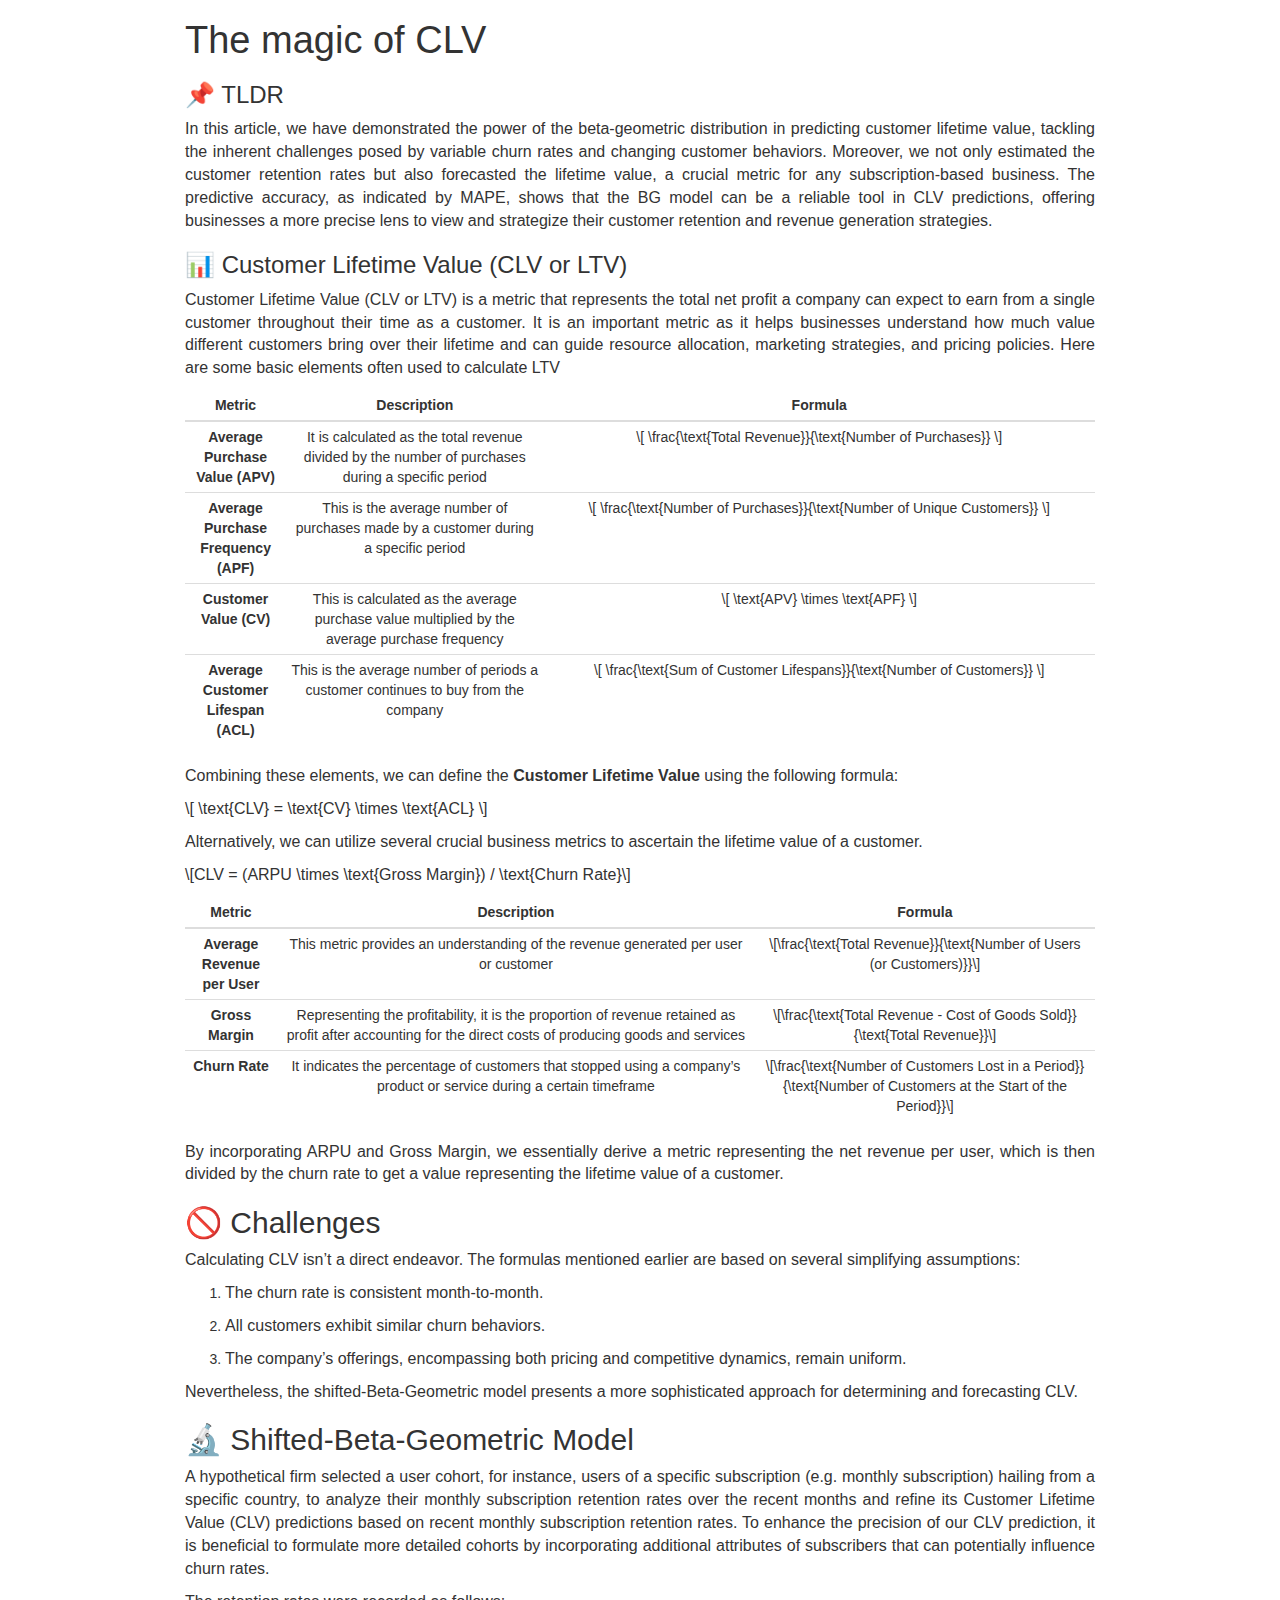
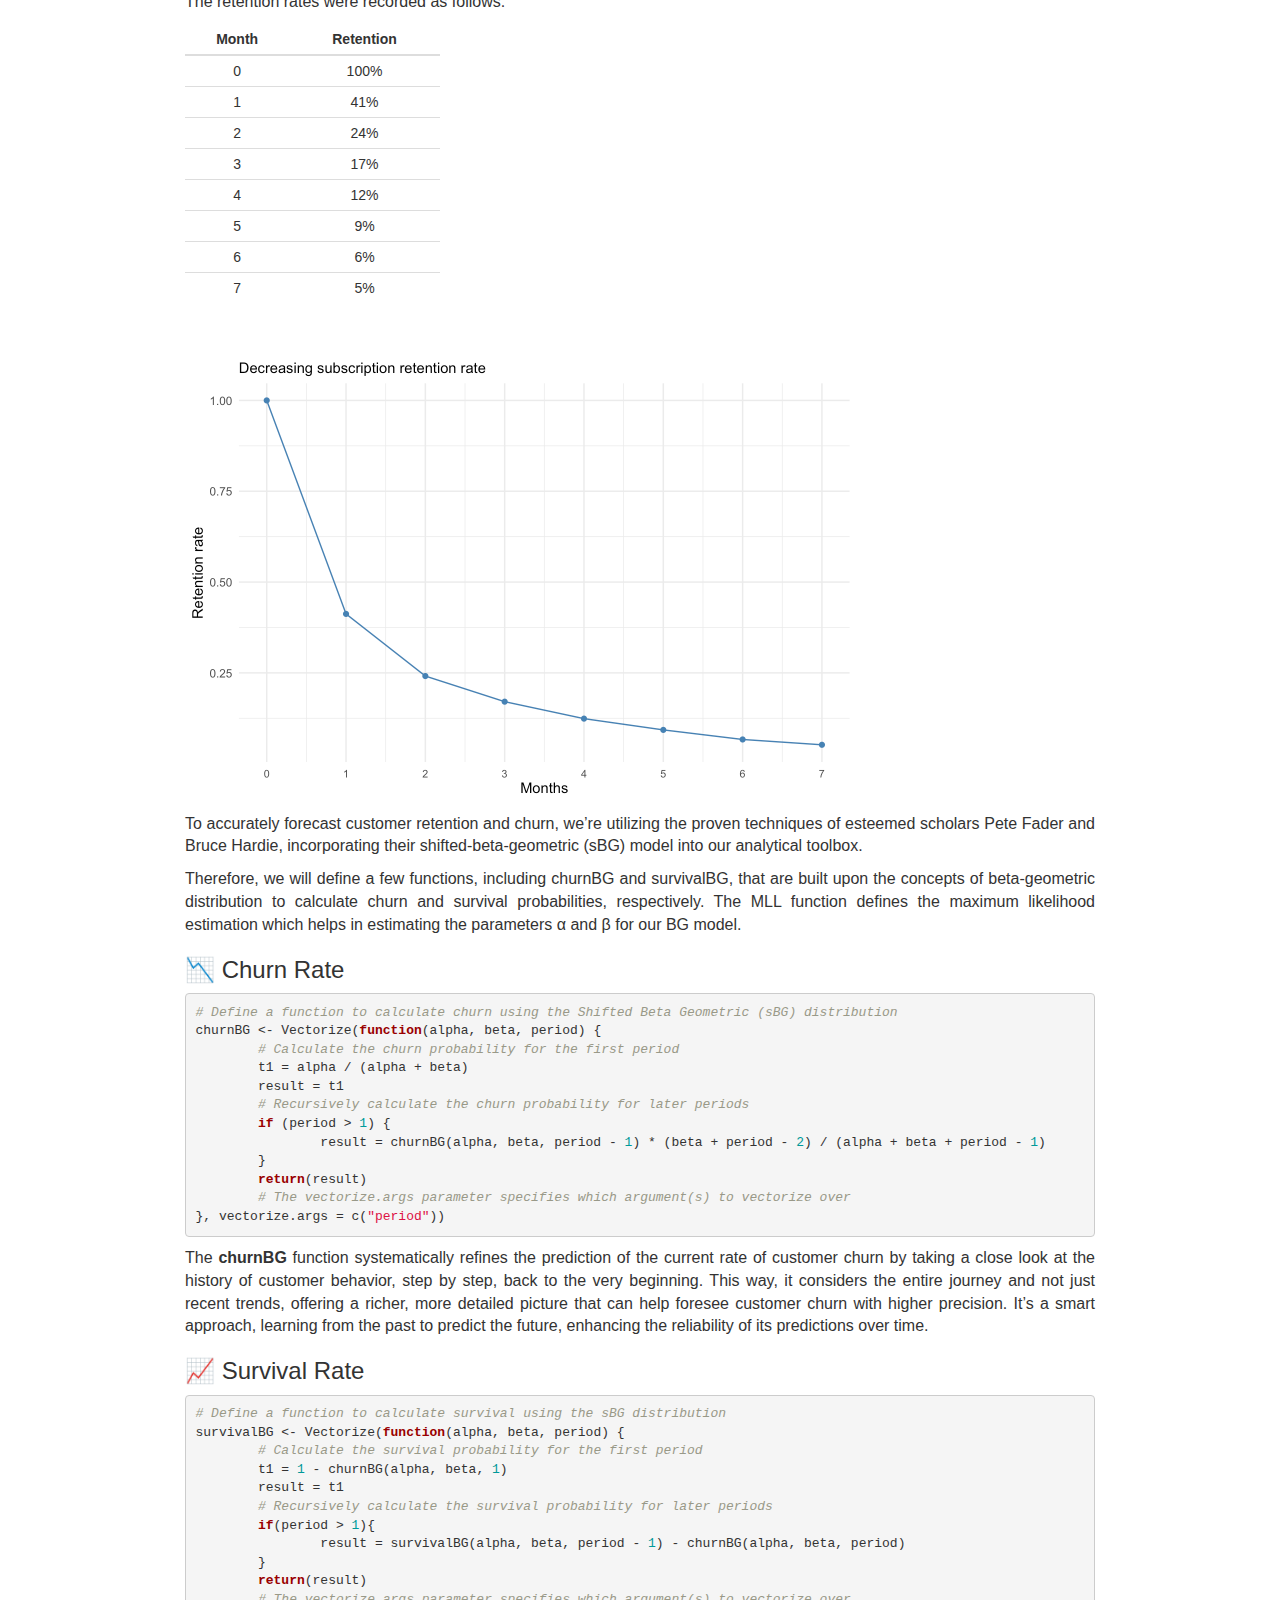
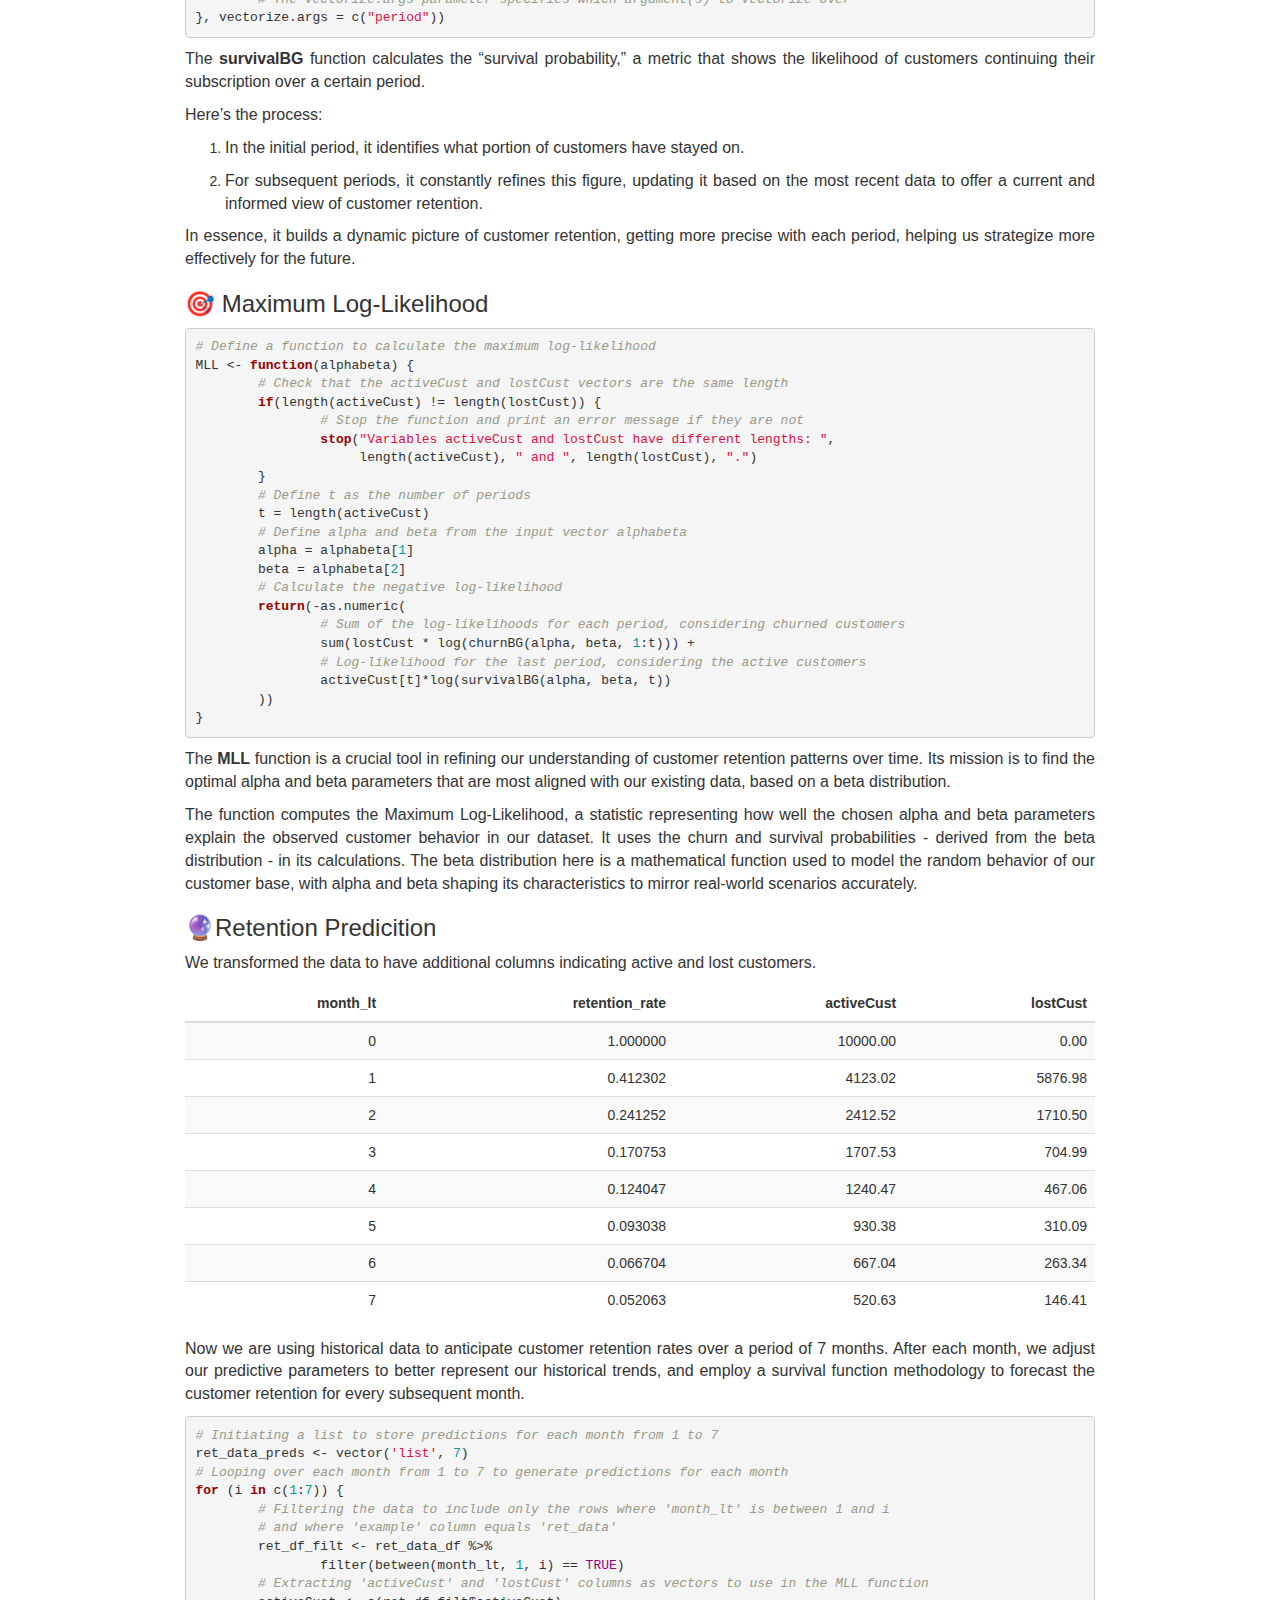
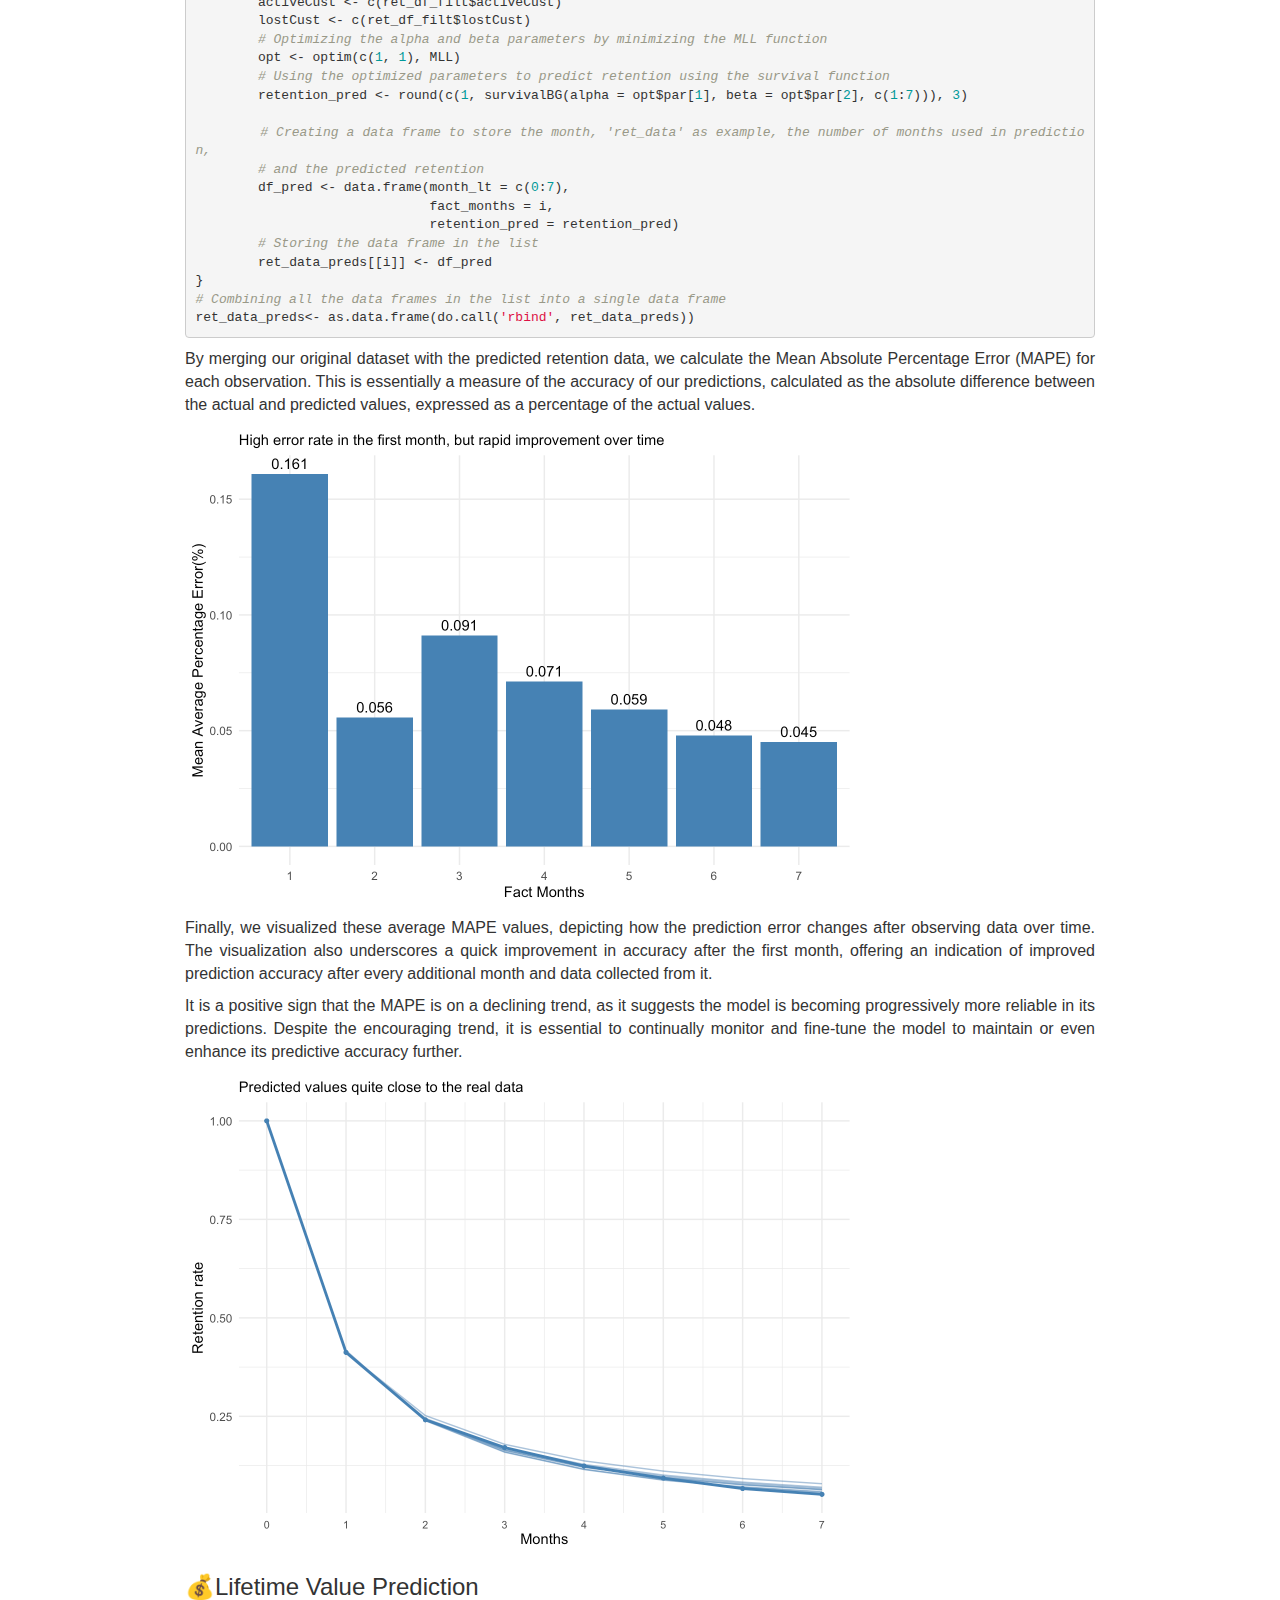
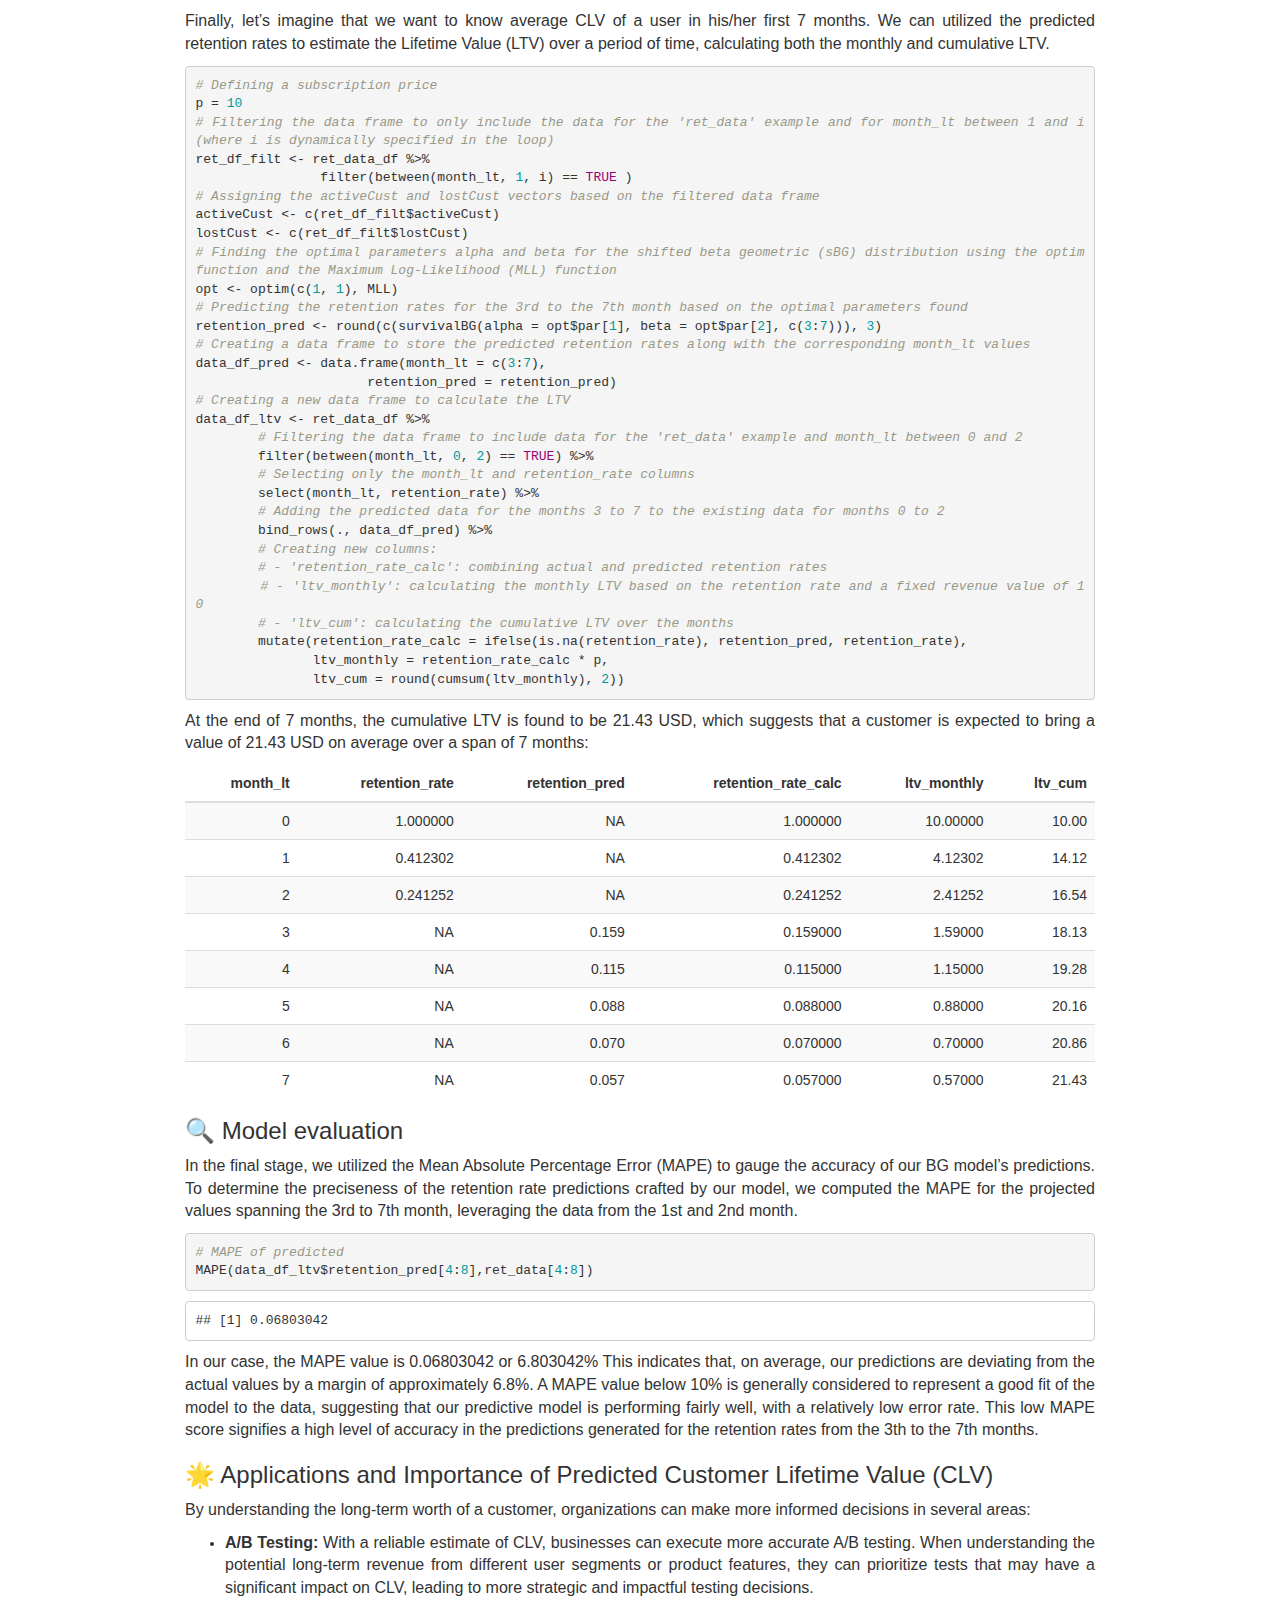
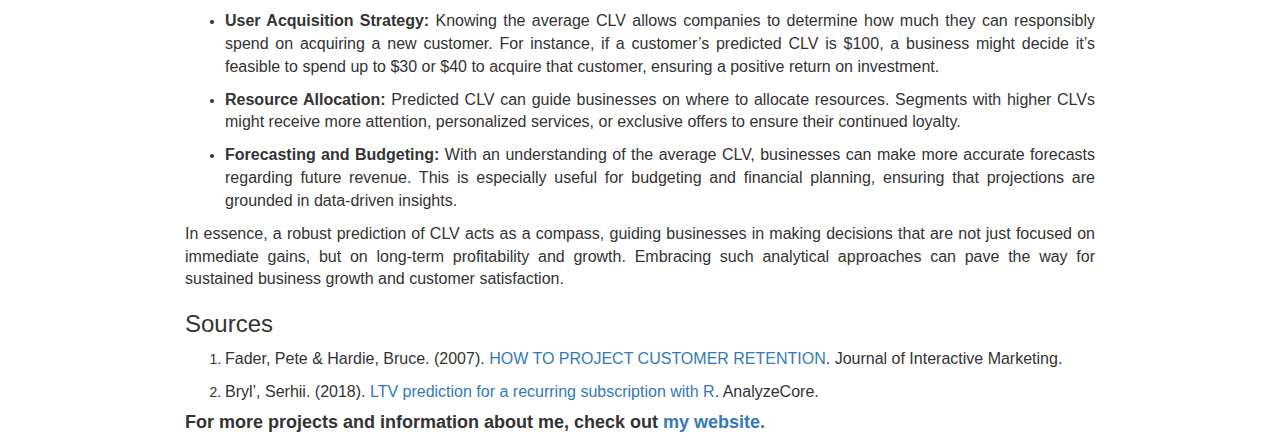
==== commit 2a3f36b0: "Update - index" ====
--- a/index.html
+++ b/index.html
@@ -792,7 +792,6 @@
 <li><p><strong>Forecasting and Budgeting:</strong> With an understanding of the average CLV, businesses can make more accurate forecasts regarding future revenue. This is especially useful for budgeting and financial planning, ensuring that projections are grounded in data-driven insights.</p></li>
 </ul>
 <p>In essence, a robust prediction of CLV acts as a compass, guiding businesses in making decisions that are not just focused on immediate gains, but on long-term profitability and growth. Embracing such analytical approaches can pave the way for sustained business growth and customer satisfaction.</p>
-<p>This revised section should integrate your provided content smoothly into the existing information about the applications of CLV predictions.</p>
 </div>
 <div id="sources" class="section level3">
 <h3>Sources</h3>
@@ -800,6 +799,9 @@
 <li><p>Fader, Pete &amp; Hardie, Bruce. (2007). <a href="https://faculty.wharton.upenn.edu/wp-content/uploads/2012/04/Fader_hardie_jim_07.pdf">HOW TO PROJECT CUSTOMER RETENTION</a>. Journal of Interactive Marketing.</p></li>
 <li><p>Bryl’, Serhii. (2018). <a href="https://www.analyzecore.com/2018/09/19/ltv-prediction-for-a-recurring-subscription-with-r/">LTV prediction for a recurring subscription with R</a>. AnalyzeCore.</p></li>
 </ol>
+<div id="for-more-projects-and-information-about-me-check-out-my-website." class="section level4">
+<h4><strong>For more projects and information about me, check out <a href="https://mirzamujanovic.github.io/website/">my website.</a></strong></h4>
+</div>
 </div>
 </div>
 
